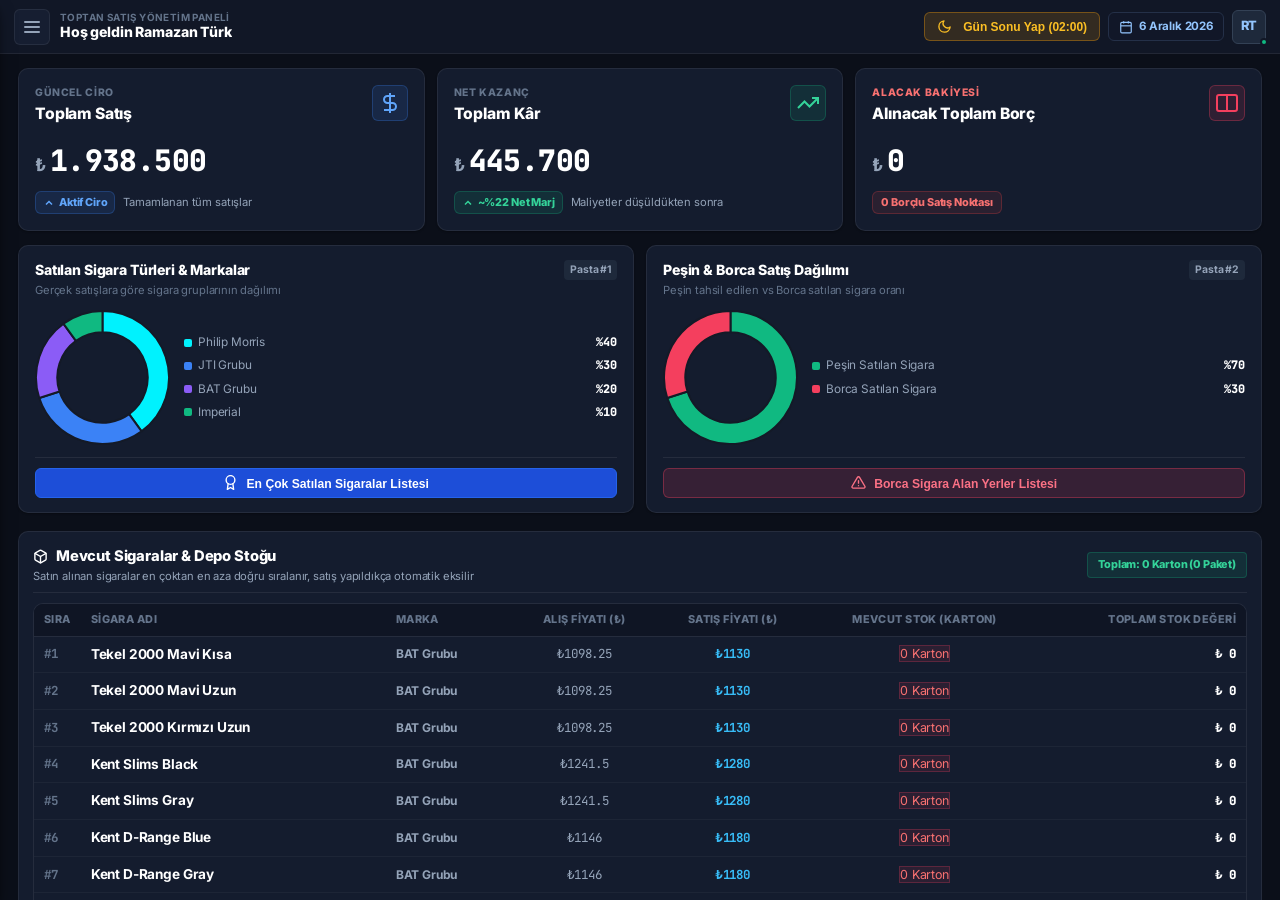
==== android_app/app/src/main/assets/index.html @ 449f8c2a "feat: Coklu toptanci yonetimi, donanim kilidi, kacak koruma ve admin toptanci secici eklendi" ====
<!DOCTYPE html>
<html lang="tr">
<head>
  <meta charset="UTF-8">
  <meta name="viewport" content="width=device-width, initial-scale=1.0, maximum-scale=1.0, user-scalable=no">
  <meta name="mobile-web-app-capable" content="yes">
  <meta name="apple-mobile-web-app-capable" content="yes">
  <meta name="apple-mobile-web-app-status-bar-style" content="black-translucent">
  <meta name="theme-color" content="#060910">
  <link rel="manifest" href="manifest.json">
  <title>Toptancı Satış Sistemi - Tablet</title>
  <link rel="preconnect" href="https://fonts.googleapis.com">
  <link rel="preconnect" href="https://fonts.gstatic.com" crossorigin>
  <link href="https://fonts.googleapis.com/css2?family=Inter:wght@300;400;500;600;700;800;900&family=Plus+Jakarta+Sans:wght@400;500;600;700;800&family=JetBrains+Mono:wght@400;600;700;800&display=swap" rel="stylesheet">
  <link rel="stylesheet" href="style.css">
  <script src="libs/chart.min.js"></script>
  <!-- HTML to PDF Library for Instant Invoice Generation -->
  <script src="libs/html2pdf.bundle.min.js"></script>
</head>
<body>

  <!-- Emulator Wrapper & Control Deck -->
  <div class="emulator-container">
    
    <!-- Top Control Bar -->
    <header class="emulator-toolbar">
      <div class="brand-badge">
        <span class="pulse-dot"></span>
        <span class="brand-text">TOPTANCI SATIŞ SİSTEMİ • TABLET SİMÜLATÖRÜ</span>
      </div>
      <div class="toolbar-actions">
        <button id="btn-add-sale" class="tool-btn" title="Rastgele Satış Ekle">
          <svg viewBox="0 0 24 24" width="16" height="16" fill="none" stroke="currentColor" stroke-width="2"><path d="M12 5v14M5 12h14"/></svg>
          Canlı Satış Simüle Et
        </button>
        <button id="btn-rotate" class="tool-btn" title="Tableti Döndür">
          <svg viewBox="0 0 24 24" width="16" height="16" fill="none" stroke="currentColor" stroke-width="2"><path d="M21.5 2v6h-6M2.5 22v-6h6M2 11.5a10 10 0 0 1 18.8-4.3M22 12.5a10 10 0 0 1-18.8 4.2"/></svg>
          Yönü Çevir
        </button>
        <button id="btn-fullscreen" class="tool-btn" title="Tam Ekran">
          <svg viewBox="0 0 24 24" width="16" height="16" fill="none" stroke="currentColor" stroke-width="2"><path d="M8 3H5a2 2 0 0 0-2 2v3m18 0V5a2 2 0 0 0-2-2h-3m0 18h3a2 2 0 0 0 2-2v-3M3 16v3a2 2 0 0 0 2 2h3"/></svg>
          Tam Ekran
        </button>
      </div>
    </header>

    <!-- Physical Tablet Hardware Frame -->
    <main class="tablet-device" id="tablet-frame">
      <div class="tablet-bezel">
        <div class="tablet-camera"></div>

        <!-- Screen Surface -->
        <div class="tablet-screen" id="tablet-screen">
          
          <!-- App Top Bar -->
          <header class="app-topbar">
            <div class="topbar-left">
              <button id="drawer-toggle-btn" class="icon-button" aria-label="Menüyü Aç">
                <span class="hamburger-line"></span>
                <span class="hamburger-line"></span>
                <span class="hamburger-line"></span>
              </button>
              <div class="user-greeting-box">
                <div class="sub-title">Toptan Satış Yönetim Paneli</div>
                <h1 class="user-welcome">Hoş geldin Ramazan Türk</h1>
              </div>
            </div>

            <div class="topbar-right">
              <button type="button" class="btn-secondary" id="btn-manual-day-cutoff" onclick="openCutoffConfirmPrompt()" style="padding:6px 12px; font-size:0.75rem; font-weight:800; background:rgba(245,158,11,0.15); border-color:rgba(245,158,11,0.35); color:#fbbf24; gap:6px; display:inline-flex; align-items:center; cursor:pointer;" title="Gece 02:00 Devri - Günlük Verileri Sıfırla ve Arşivle">
                <svg class="icon-inline" width="15" height="15" viewBox="0 0 24 24" fill="none" stroke="currentColor" stroke-width="2.2" stroke-linecap="round" stroke-linejoin="round"><path d="M21 12.79A9 9 0 1 1 11.21 3 7 7 0 0 0 21 12.79z"/></svg> Gün Sonu Yap (02:00)
              </button>

              <div class="date-chip" id="topbar-date-picker-wrap" title="Tarihe Göre Satışları Filtrele">
                <svg width="14" height="14" viewBox="0 0 24 24" fill="none" stroke="currentColor" stroke-width="2"><rect x="3" y="4" width="18" height="18" rx="2" ry="2"/><line x1="16" y1="2" x2="16" y2="6"/><line x1="8" y1="2" x2="8" y2="6"/><line x1="3" y1="10" x2="21" y2="10"/></svg>
                <span id="live-date-label">30 Ağustos 2026</span>
                <input type="date" id="topbar-date-input" aria-label="Tarih Seç" />
              </div>
              <div class="avatar-pill">
                <div class="avatar-img">RT</div>
                <div class="online-indicator"></div>
              </div>
            </div>
          </header>

          <!-- Drawer Navigation Overlay & Panel -->
          <div class="drawer-backdrop" id="drawer-backdrop"></div>
          <aside class="drawer-panel" id="drawer-panel">
            <div class="drawer-header">
              <div class="drawer-brand">
                <div class="brand-icon">
                  <svg width="22" height="22" viewBox="0 0 24 24" fill="none" stroke="#00f2fe" stroke-width="2.2"><path d="M21 16V8a2 2 0 0 0-1-1.73l-7-4a2 2 0 0 0-2 0l-7 4A2 2 0 0 0 3 8v8a2 2 0 0 0 1 1.73l7 4a2 2 0 0 0 2 0l7-4A2 2 0 0 0 21 16z"/><polyline points="3.27 6.96 12 12.01 20.73 6.96"/><line x1="12" y1="22.08" x2="12" y2="12"/></svg>
                </div>
                <div>
                  <div class="drawer-title">TÜRK TOPTAN GIDA & DAĞITIM</div>
                  <div class="drawer-desc">Merkez Dağıtım Ağı</div>
                </div>
              </div>
              <button id="drawer-close-btn" class="icon-button small-btn">
                <svg width="18" height="18" viewBox="0 0 24 24" fill="none" stroke="currentColor" stroke-width="2.5"><line x1="18" y1="6" x2="6" y2="18"/><line x1="6" y1="6" x2="18" y2="18"/></svg>
              </button>
            </div>

            <nav class="drawer-nav">
              <div class="nav-section-title">ANA MODÜLLER</div>
              
              <a href="#ana-sayfa" class="drawer-item active" data-page="home">
                <div class="drawer-icon-box bg-blue">
                  <svg width="20" height="20" viewBox="0 0 24 24" fill="none" stroke="currentColor" stroke-width="2"><path d="M3 9l9-7 9 7v11a2 2 0 0 1-2 2H5a2 2 0 0 1-2-2z"/><polyline points="9 22 9 12 15 12 15 22"/></svg>
                </div>
                <div class="drawer-item-text">
                  <span class="item-title">Ana Ekran & Özet</span>
                  <span class="item-sub">Genel Ciro & Kâr Analizi</span>
                </div>
                <span class="item-badge">Canlı</span>
              </a>

              <a href="#satis-noktalari" class="drawer-item" data-page="points">
                <div class="drawer-icon-box bg-indigo">
                  <svg width="20" height="20" viewBox="0 0 24 24" fill="none" stroke="currentColor" stroke-width="2"><path d="M21 10c0 7-9 13-9 13s-9-6-9-13a9 9 0 0 1 18 0z"/><circle cx="12" cy="10" r="3"/></svg>
                </div>
                <div class="drawer-item-text">
                  <span class="item-title">Satış Noktaları</span>
                  <span class="item-sub" id="drawer-dealer-count-sub">48 Aktif Bayi & Market</span>
                </div>
                <span class="counter-badge" id="drawer-dealer-counter">48</span>
              </a>

              <a href="#bayi-alim" class="drawer-item" data-page="dealers">
                <div class="drawer-icon-box bg-purple">
                  <svg width="20" height="20" viewBox="0 0 24 24" fill="none" stroke="currentColor" stroke-width="2"><circle cx="9" cy="21" r="1"/><circle cx="20" cy="21" r="1"/><path d="M1 1h4l2.68 13.39a2 2 0 0 0 2 1.61h9.72a2 2 0 0 0 2-1.61L23 6H6"/></svg>
                </div>
                <div class="drawer-item-text">
                  <span class="item-title">Bayi Alım</span>
                  <span class="item-sub">Gelen Siparişler & Sevkiyat</span>
                </div>
                <span class="counter-badge pulse">12 Yeni</span>
              </a>

              <a href="#satis-grafikleri" class="drawer-item" data-page="charts">
                <div class="drawer-icon-box bg-cyan">
                  <svg width="20" height="20" viewBox="0 0 24 24" fill="none" stroke="currentColor" stroke-width="2"><line x1="18" y1="20" x2="18" y2="10"/><line x1="12" y1="20" x2="12" y2="4"/><line x1="6" y1="20" x2="6" y2="14"/></svg>
                </div>
                <div class="drawer-item-text">
                  <span class="item-title">Satış Grafikleri</span>
                  <span class="item-sub">Detaylı Kırılım Raporları</span>
                </div>
              </a>

              <div class="nav-section-title">FİYAT & PİYASA YÖNETİMİ</div>

              <a href="#zam-gecisi" class="drawer-item" id="drawer-btn-price-increase" style="background:rgba(249,115,22,0.1); border:1px solid rgba(249,115,22,0.3);">
                <div class="drawer-icon-box bg-orange">
                  <svg width="20" height="20" viewBox="0 0 24 24" fill="none" stroke="currentColor" stroke-width="2.5"><polyline points="23 6 13.5 15.5 8.5 10.5 1 18"/><polyline points="17 6 23 6 23 12"/></svg>
                </div>
                <div class="drawer-item-text">
                  <span class="item-title" style="color:#fdba74;"><svg class="icon-inline" width="15" height="15" viewBox="0 0 24 24" fill="none" stroke="currentColor" stroke-width="2.2" stroke-linecap="round" stroke-linejoin="round"><polygon points="13 2 3 14 12 14 11 22 21 10 12 10 13 2"/></svg> Zam Geçişi Yap</span>
                  <span class="item-sub">Tüm Sigaralara & Özel Fiyatlara Zam</span>
                </div>
                <span class="item-badge" style="background:rgba(249,115,22,0.2); color:#f97316;">Fiyat Güncelle</span>
              </a>

              <div class="nav-section-title">FİNANSAL DURUM</div>

              <a href="#alinacak-borc" class="drawer-item" data-page="receivables">
                <div class="drawer-icon-box bg-emerald">
                  <svg width="20" height="20" viewBox="0 0 24 24" fill="none" stroke="currentColor" stroke-width="2"><polyline points="23 6 13.5 15.5 8.5 10.5 1 18"/><polyline points="17 6 23 6 23 12"/></svg>
                </div>
                <div class="drawer-item-text">
                  <span class="item-title">Alınacak Toplam Borç</span>
                  <span class="item-sub text-emerald">Müşteri / Bayi Bakiyeleri</span>
                </div>
                <span class="money-badge emerald" id="drawer-receivables-badge">₺ 428.500</span>
              </a>

              <a href="#verilecek-borc" class="drawer-item" data-page="payables">
                <div class="drawer-icon-box bg-rose">
                  <svg width="20" height="20" viewBox="0 0 24 24" fill="none" stroke="currentColor" stroke-width="2"><polyline points="23 18 13.5 8.5 8.5 13.5 1 6"/><polyline points="17 18 23 18 23 12"/></svg>
                </div>
                <div class="drawer-item-text">
                  <span class="item-title">Verilecek Toplam Borç</span>
                  <span class="item-sub text-rose">Fabrika & Tedarikçi Borcu</span>
                </div>
                <span class="money-badge rose">₺ 194.200</span>
              </a>

              <div class="nav-section-title">VERİ GÜVENLİĞİ & YEDEK</div>

              <a href="#veri-yedekle" class="drawer-item" data-page="backup" id="drawer-btn-backup-restore" style="background:rgba(59,130,246,0.08); border:1px solid rgba(59,130,246,0.25);">
                <div class="drawer-icon-box bg-blue">
                  <svg width="20" height="20" viewBox="0 0 24 24" fill="none" stroke="currentColor" stroke-width="2"><path d="M19 21H5a2 2 0 0 1-2-2V5a2 2 0 0 1 2-2h11l5 5v11a2 2 0 0 1-2 2z"/><polyline points="17 21 17 13 7 13 7 21"/><polyline points="7 3 7 8 15 8"/></svg>
                </div>
                <div class="drawer-item-text">
                  <span class="item-title" style="color:#60a5fa;"><svg class="icon-inline" width="15" height="15" viewBox="0 0 24 24" fill="none" stroke="currentColor" stroke-width="2.2" stroke-linecap="round" stroke-linejoin="round"><path d="M19 21H5a2 2 0 0 1-2-2V5a2 2 0 0 1 2-2h11l5 5v11a2 2 0 0 1-2 2z"/><polyline points="17 21 17 13 7 13 7 21"/><polyline points="7 3 7 8 15 8"/></svg> Verileri Yedekle / Yükle</span>
                  <span class="item-sub">Tam Sistem Yedeği & Geri Yükleme</span>
                </div>
                <span class="item-badge" style="background:rgba(59,130,246,0.2); color:#60a5fa;">Yedekleme</span>
              </a>

              <a href="#canli-destek" class="drawer-item" id="drawer-btn-support-chat" style="background:rgba(16,185,129,0.08); border:1px solid rgba(16,185,129,0.25); margin-top:6px;">
                <div class="drawer-icon-box" style="background:rgba(16,185,129,0.2); color:#34d399;">
                  <svg width="20" height="20" viewBox="0 0 24 24" fill="none" stroke="currentColor" stroke-width="2"><path d="M21 15a2 2 0 0 1-2 2H7l-4 4V5a2 2 0 0 1 2-2h14a2 2 0 0 1 2 2z"/></svg>
                </div>
                <div class="drawer-item-text">
                  <span class="item-title" style="color:#34d399; font-weight:800;">💬 Canlı Destek & Patron</span>
                  <span class="item-sub">Fotoğraflı Mesajlaşma Hattı</span>
                </div>
                <span class="item-badge" id="drawer-support-badge" style="background:rgba(16,185,129,0.25); color:#34d399; font-weight:800;">Destek</span>
              </a>

              <a href="admin.html" target="_blank" class="drawer-item" id="drawer-btn-open-admin-panel" style="background:linear-gradient(135deg, rgba(99,102,241,0.12) 0%, rgba(168,85,247,0.12) 100%); border:1px solid rgba(99,102,241,0.35); margin-top:6px;">
                <div class="drawer-icon-box" style="background:linear-gradient(135deg, #4f46e5 0%, #7c3aed 100%); color:#fff;">
                  <svg width="20" height="20" viewBox="0 0 24 24" fill="none" stroke="currentColor" stroke-width="2"><rect x="2" y="3" width="20" height="14" rx="2" ry="2"/><line x1="8" y1="21" x2="16" y2="21"/><line x1="12" y1="17" x2="12" y2="21"/></svg>
                </div>
                <div class="drawer-item-text">
                  <span class="item-title" style="color:#a5b4fc; font-weight:800;">Patron Admin Paneli ↗</span>
                  <span class="item-sub">Supabase Canlı Yönetim & Rapor</span>
                </div>
                <span class="item-badge" style="background:rgba(99,102,241,0.25); color:#c7d2fe; font-weight:800;">Web</span>
              </a>
            </nav>

            <div class="drawer-footer">
              <div class="admin-chip">
                <div class="admin-info">
                  <div class="name">Ramazan Türk</div>
                  <div class="role">Ana Yönetici (Super Admin)</div>
                </div>
                <div class="status-tag">Aktif</div>
              </div>
            </div>
          </aside>

          <!-- Main Scrollable Content Area -->
          <div class="main-viewport" id="main-viewport">
            
            <div id="history-mode-banner" class="day-diff-banner hidden" style="background:rgba(245,158,11,0.15); border:1px solid rgba(245,158,11,0.4);">
              <div class="diff-content">
                <div class="diff-icon" style="background:#f59e0b; color:#000;"><svg class="icon-inline" width="15" height="15" viewBox="0 0 24 24" fill="none" stroke="currentColor" stroke-width="2.2" stroke-linecap="round" stroke-linejoin="round"><rect x="3" y="4" width="18" height="18" rx="2" ry="2"/><line x1="16" y1="2" x2="16" y2="6"/><line x1="8" y1="2" x2="8" y2="6"/><line x1="3" y1="10" x2="21" y2="10"/></svg></div>
                <div class="diff-text-area">
                  <div class="diff-title" style="color:#fbbf24;" id="history-mode-title">Geçmiş Tarih İnceleme Modu</div>
                  <div class="diff-detail" style="color:#fef3c7;" id="history-mode-text">Seçilen Tarih: <strong>--</strong>. Ekrandaki günlük veriler arşiv kaydından gösterilmektedir.</div>
                </div>
              </div>
              <button type="button" id="btn-return-today-live" class="pill-btn active" style="background:#f59e0b; color:#000; font-weight:800; border:none; padding:6px 12px; cursor:pointer; font-size:0.75rem;"><svg class="icon-inline" width="15" height="15" viewBox="0 0 24 24" fill="none" stroke="currentColor" stroke-width="2.2" stroke-linecap="round" stroke-linejoin="round"><polyline points="23 4 23 10 17 10"/><polyline points="1 20 1 14 7 14"/><path d="M3.51 9a9 9 0 0 1 14.85-3.36L23 10M1 14l4.64 4.36A9 9 0 0 0 20.49 15"/></svg> Bugüne Dön</button>
            </div>

            <div id="day-diff-banner" class="day-diff-banner hidden">
              <div class="diff-content">
                <div class="diff-icon" id="diff-icon-box"><svg class="icon-inline" width="15" height="15" viewBox="0 0 24 24" fill="none" stroke="currentColor" stroke-width="2.2" stroke-linecap="round" stroke-linejoin="round"><line x1="18" y1="20" x2="18" y2="10"/><line x1="12" y1="20" x2="12" y2="4"/><line x1="6" y1="20" x2="6" y2="14"/></svg></div>
                <div class="diff-text-area">
                  <div class="diff-title" id="diff-date-title">27 Ağustos Perşembe</div>
                  <div class="diff-detail" id="diff-detail-text">Bir önceki güne göre <strong>₺ 18.400 (%12.6)</strong> daha fazla satış yapıldı.</div>
                </div>
              </div>
              <button id="close-diff-btn" class="diff-close">&times;</button>
            </div>

            <!-- TAB 1: ANA EKRAN -->
            <section id="page-home" class="page-content active-page">
              <div class="stat-cards-grid">
                <div class="stat-card card-sales">
                  <div class="card-glass-glow glow-cyan"></div>
                  <div class="card-header">
                    <div class="card-meta">
                      <span class="card-tag">GÜNCEL CİRO</span>
                      <h2 class="card-title">Toplam Satış</h2>
                    </div>
                    <div class="card-icon-wrap cyan">
                      <svg width="24" height="24" viewBox="0 0 24 24" fill="none" stroke="currentColor" stroke-width="2"><path d="M12 2v20M17 5H9.5a3.5 3.5 0 0 0 0 7h5a3.5 3.5 0 0 1 0 7H6"/></svg>
                    </div>
                  </div>
                  <div class="card-body">
                    <div class="metric-value-row">
                      <span class="currency">₺</span>
                      <span class="value counter" id="stat-total-sales">0</span>
                    </div>
                    <div class="card-footer-info">
                      <span class="trend-pill trend-up">
                        <svg width="12" height="12" viewBox="0 0 24 24" fill="none" stroke="currentColor" stroke-width="3"><polyline points="18 15 12 9 6 15"/></svg>
                        Aktif Ciro
                      </span>
                      <span class="footer-desc">Tamamlanan tüm satışlar</span>
                    </div>
                  </div>
                </div>

                <div class="stat-card card-profit">
                  <div class="card-glass-glow glow-emerald"></div>
                  <div class="card-header">
                    <div class="card-meta">
                      <span class="card-tag">NET KAZANÇ</span>
                      <h2 class="card-title">Toplam Kâr</h2>
                    </div>
                    <div class="card-icon-wrap emerald">
                      <svg width="24" height="24" viewBox="0 0 24 24" fill="none" stroke="currentColor" stroke-width="2"><polyline points="22 7 13.5 15.5 8.5 10.5 2 17"/><polyline points="16 7 22 7 22 13"/></svg>
                    </div>
                  </div>
                  <div class="card-body">
                    <div class="metric-value-row text-emerald">
                      <span class="currency">₺</span>
                      <span class="value counter" id="stat-total-profit">0</span>
                    </div>
                    <div class="card-footer-info">
                      <span class="trend-pill trend-up-emerald">
                        <svg width="12" height="12" viewBox="0 0 24 24" fill="none" stroke="currentColor" stroke-width="3"><polyline points="18 15 12 9 6 15"/></svg>
                        ~%22 Net Marj
                      </span>
                      <span class="footer-desc">Maliyetler düşüldükten sonra</span>
                    </div>
                  </div>
                </div>

                <!-- İstenen: En sağ kenardaki boşlukta TOPLAM BORÇ olacak -->
                <div class="stat-card card-balance">
                  <div class="card-glass-glow glow-indigo"></div>
                  <div class="card-header">
                    <div class="card-meta">
                      <span class="card-tag text-rose">ALACAK BAKİYESİ</span>
                      <h2 class="card-title">Alınacak Toplam Borç</h2>
                    </div>
                    <div class="card-icon-wrap" style="background:rgba(244,63,94,0.12); color:#f43f5e; border:1px solid rgba(244,63,94,0.3);">
                      <svg width="24" height="24" viewBox="0 0 24 24" fill="none" stroke="currentColor" stroke-width="2"><rect x="2" y="4" width="20" height="16" rx="2"/><line x1="12" y1="4" x2="12" y2="20"/></svg>
                    </div>
                  </div>
                  <div class="card-body">
                    <div class="metric-value-row text-rose">
                      <span class="currency">₺</span>
                      <span class="value" id="stat-total-receivable-debt">0</span>
                    </div>
                    <div class="quick-split">
                      <span class="split-item text-muted" id="stat-debt-dealers-count">0 Borçlu Satış Noktası</span>
                    </div>
                  </div>
                </div>
              </div>

              <!-- İki Adet Yan Yana Pasta Grafiği (İstenen Yeni Özellikler) -->
              <div class="charts-duo-row">
                
                <!-- Sol Pasta Grafiği: Satılan Sigara Türlerine Göre Dağılım & Altında Liste Tuşu -->
                <div class="chart-box pie-box">
                  <div class="chart-box-header">
                    <div>
                      <h3 class="chart-title">Satılan Sigara Türleri & Markalar</h3>
                      <p class="chart-subtitle">Gerçek satışlara göre sigara gruplarının dağılımı</p>
                    </div>
                    <span class="chart-badge">Pasta #1</span>
                  </div>
                  <div class="pie-container">
                    <div class="chart-canvas-wrap">
                      <canvas id="categoryPieChart"></canvas>
                    </div>
                    <div class="custom-legend" id="categoryLegend"></div>
                  </div>
                  <!-- İstenen Buton: En Çok Satılan Sigaraların Listesi -->
                  <div style="margin-top: 12px; border-top: 1px solid var(--border-subtle); padding-top: 10px;">
                    <button class="pill-btn active" id="btn-open-top-selling-modal" style="width:100%; justify-content:center; gap:6px;">
                      <svg class="icon-inline" width="15" height="15" viewBox="0 0 24 24" fill="none" stroke="currentColor" stroke-width="2.2" stroke-linecap="round" stroke-linejoin="round"><circle cx="12" cy="8" r="7"/><polyline points="8.21 13.89 7 23 12 20 17 23 15.79 13.88"/></svg> En Çok Satılan Sigaralar Listesi
                    </button>
                  </div>
                </div>

                <!-- Sağ Pasta Grafiği: Peşin Satılan vs Borca Satılan Sigara & Altında Borçlu Yerler Tuşu -->
                <div class="chart-box pie-box">
                  <div class="chart-box-header">
                    <div>
                      <h3 class="chart-title">Peşin & Borca Satış Dağılımı</h3>
                      <p class="chart-subtitle">Peşin tahsil edilen vs Borca satılan sigara oranı</p>
                    </div>
                    <span class="chart-badge">Pasta #2</span>
                  </div>
                  <div class="pie-container">
                    <div class="chart-canvas-wrap">
                      <canvas id="profitMarginPieChart"></canvas>
                    </div>
                    <div class="custom-legend" id="marginLegend"></div>
                  </div>
                  <!-- İstenen Buton: Borca Sigara Alan Yerlerin Listesi -->
                  <div style="margin-top: 12px; border-top: 1px solid var(--border-subtle); padding-top: 10px;">
                    <button class="pill-btn active" id="btn-open-debtors-list-modal" style="width:100%; justify-content:center; gap:6px; background:rgba(244,63,94,0.15); border-color:rgba(244,63,94,0.35); color:#fb7185;">
                      <svg class="icon-inline" width="15" height="15" viewBox="0 0 24 24" fill="none" stroke="currentColor" stroke-width="2.2" stroke-linecap="round" stroke-linejoin="round"><path d="M10.29 3.86L1.82 18a2 2 0 0 0 1.71 3h16.94a2 2 0 0 0 1.71-3L13.71 3.86a2 2 0 0 0-3.42 0z"/><line x1="12" y1="9" x2="12" y2="13"/><line x1="12" y1="17" x2="12.01" y2="17"/></svg> Borca Sigara Alan Yerler Listesi
                    </button>
                  </div>
                </div>
              </div>

              <!-- MEVCUT SİGARALAR LİSTESİ (En Çoktan En Aza Stok Sıralı) -->
              <div class="detail-section-card" style="margin-top: 4px;">
                <div class="section-card-header" style="justify-content:space-between; flex-wrap:wrap; gap:10px;">
                  <div>
                    <h3 style="font-size:0.92rem; font-weight:800; color:#ffffff;"><svg class="icon-inline" width="15" height="15" viewBox="0 0 24 24" fill="none" stroke="currentColor" stroke-width="2.2" stroke-linecap="round" stroke-linejoin="round"><path d="M21 16V8a2 2 0 0 0-1-1.73l-7-4a2 2 0 0 0-2 0l-7 4A2 2 0 0 0 3 8v8a2 2 0 0 0 1 1.73l7 4a2 2 0 0 0 2 0l7-4A2 2 0 0 0 21 16z"/><polyline points="3.27 6.96 12 12.01 20.73 6.96"/><line x1="12" y1="22.08" x2="12" y2="12"/></svg> Mevcut Sigaralar & Depo Stoğu</h3>
                    <p style="font-size:0.7rem; color:#94a3b8;">Satın alınan sigaralar en çoktan en aza doğru sıralanır, satış yapıldıkça otomatik eksilir</p>
                  </div>
                  <div style="display:flex; align-items:center; gap:8px;">
                    <span class="badge-tag" id="home-total-stock-badge" style="background:rgba(16,185,129,0.12); border:1px solid rgba(16,185,129,0.25); color:#34d399; font-weight:800; padding:4px 10px;">Toplam: 0 Karton</span>
                  </div>
                </div>
                <div class="points-table-container wh-table-scroll-container" style="max-height: 360px; overflow-y:auto; overflow-x:auto; -webkit-overflow-scrolling:touch;">
                  <table class="modern-table" style="min-width:620px;">
                    <thead>
                      <tr>
                        <th style="width:40px;">Sıra</th>
                        <th>Sigara Adı</th>
                        <th>Marka</th>
                        <th style="text-align:center;">Alış Fiyatı (₺)</th>
                        <th style="text-align:center;">Satış Fiyatı (₺)</th>
                        <th style="text-align:center;">Mevcut Stok (Karton)</th>
                        <th style="text-align:right;">Toplam Stok Değeri</th>
                      </tr>
                    </thead>
                    <tbody id="home-stock-tbody"></tbody>
                  </table>
                </div>
                <div style="margin-top: 12px; border-top: 1px solid var(--border-subtle); padding-top: 10px;">
                  <button class="pill-btn active" id="btn-open-warehouse-data-modal" style="width:100%; justify-content:center; gap:8px; background:linear-gradient(135deg, rgba(16,185,129,0.18), rgba(6,182,212,0.18)); border:1px solid rgba(16,185,129,0.4); color:#34d399; font-weight:800; font-size:0.88rem; padding:10px 16px; box-shadow:0 4px 15px rgba(16,185,129,0.15);">
                    <svg class="icon-inline" width="15" height="15" viewBox="0 0 24 24" fill="none" stroke="currentColor" stroke-width="2.2" stroke-linecap="round" stroke-linejoin="round"><line x1="18" y1="20" x2="18" y2="10"/><line x1="12" y1="20" x2="12" y2="4"/><line x1="6" y1="20" x2="6" y2="14"/></svg> Depo Verilerini Görüntüle
                  </button>
                </div>
              </div>

              <!-- Gün Gün Satışlar Çizgi Grafiği (Sadece 7 Günlük Sadeleşmiş Görünüm & Sol/Sağ Oklar) -->
              <div class="chart-box main-timeline-chart-box">
                <div class="chart-box-header" style="display:flex; justify-content:space-between; align-items:center; flex-wrap:wrap; gap:12px;">
                  <div class="timeline-title-area">
                    <h3 class="chart-title" style="display:flex; align-items:center; gap:10px;">
                      <span>Gün Gün Satış ve Ciro Zaman Çizelgesi</span>
                      <span class="badge-tag" id="timeline-7day-badge" style="background:rgba(0,242,254,0.15); border:1px solid rgba(0,242,254,0.3); color:#00f2fe; font-size:0.72rem; font-weight:800; padding:2px 8px; border-radius:12px;">7 Günlük Periyot</span>
                    </h3>
                    <p class="chart-subtitle">7 günlük ciro eğrisi (Okları kullanarak zaman aralığını kaydırın)</p>
                  </div>
                  
                  <!-- Sol / Sağ Ok Navigasyon Butonları -->
                  <div class="chart-actions" style="display:flex; align-items:center; gap:8px;">
                    <div style="display:inline-flex; border:1px solid rgba(255,255,255,0.12); border-radius:8px; overflow:hidden; background:rgba(0,0,0,0.4);">
                      <button type="button" class="tool-btn" id="btn-timeline-prev" style="padding:6px 12px; font-weight:900; color:#00f2fe; border:none; background:transparent; cursor:pointer;" title="Önceki 7 Gün (Geri)">
                        ◀ Geri
                      </button>
                      <button type="button" class="tool-btn" id="btn-timeline-next" style="padding:6px 12px; font-weight:900; color:#00f2fe; border:none; background:transparent; border-left:1px solid rgba(255,255,255,0.1); cursor:pointer;" title="Sonraki 7 Gün (İleri)">
                        İleri ▶
                      </button>
                    </div>
                  </div>
                </div>

                <div class="chart-notice-strip" id="chart-tooltip-strip">
                  <span class="icon"><svg class="icon-inline" width="15" height="15" viewBox="0 0 24 24" fill="none" stroke="currentColor" stroke-width="2.2" stroke-linecap="round" stroke-linejoin="round"><path d="M9 18h6"/><path d="M10 22h4"/><path d="M15.09 14c.18-.98.65-1.74 1.41-2.5A4.65 4.65 0 0 0 18 8 6 6 0 0 0 6 8c0 1 .23 2.23 1.5 3.5.76.76 1.23 1.52 1.41 2.5"/></svg></span>
                  <span id="timeline-interactive-note">Grafik üzerindeki herhangi bir güne tıklayarak <strong>bir önceki güne göre kazanç farkını</strong> anında hesaplayabilirsiniz.</span>
                </div>
                <div class="timeline-canvas-container">
                  <canvas id="dailyTimelineChart"></canvas>
                </div>
              </div>

              <!-- Haftalık Başarı Kartı -->
              <div class="highlight-insight-card">
                <div class="insight-glow"></div>
                <div class="insight-badge-icon">
                  <svg width="28" height="28" viewBox="0 0 24 24" fill="none" stroke="#ffd700" stroke-width="2"><polygon points="12 2 15.09 8.26 22 9.27 17 14.14 18.18 21.02 12 17.77 5.82 21.02 7 14.14 2 9.27 8.91 8.26 12 2"/></svg>
                </div>
                <div class="insight-content">
                  <div class="insight-header-tag">HAFTALIK PERFORMANS REKORU</div>
                  <h4 class="insight-title" id="weekly-record-text">
                    Bu hafta en çok <span class="highlight-date">bugün (27 Ağustos Perşembe)</span> <span class="highlight-amount">₺ 164.200</span> satış yaptın ve <span class="highlight-profit">₺ 42.800</span> kâr ettin!
                  </h4>
                  <p class="insight-sub">Bu hafta toplam 6 sevkiyat tamamlandı, ortalama sepet tutarı hedeflenen bütçenin %132 üzerine çıktı.</p>
                </div>
                <div class="insight-action">
                  <button class="glass-btn" id="btn-view-weekly-report">Raporu Gör</button>
                </div>
              </div>

              <!-- TOPTAN SATIŞ & KÂRLILIK GENEL RAPORU BUTONU (TÜM DETAYLAR VE PDF İNDİRME) -->
              <div style="margin-top: 16px; margin-bottom: 24px;">
                <button type="button" class="btn-primary" id="btn-open-full-report" style="width:100%; padding:14px 20px; font-size:1.02rem; font-weight:800; background:linear-gradient(135deg, #10b981 0%, #059669 100%); border-color:#34d399; box-shadow:0 8px 25px rgba(16,185,129,0.3); justify-content:center; gap:10px; border-radius:14px;">
                  <svg width="20" height="20" viewBox="0 0 24 24" fill="none" stroke="currentColor" stroke-width="2.5"><path d="M14 2H6a2 2 0 0 0-2 2v16a2 2 0 0 0 2 2h12a2 2 0 0 0 2-2V8z"/><polyline points="14 2 14 8 20 8"/><line x1="16" y1="13" x2="8" y2="13"/><line x1="16" y1="17" x2="8" y2="17"/><polyline points="10 9 9 9 8 9"/></svg>
                  <svg class="icon-inline" width="15" height="15" viewBox="0 0 24 24" fill="none" stroke="currentColor" stroke-width="2.2" stroke-linecap="round" stroke-linejoin="round"><line x1="18" y1="20" x2="18" y2="10"/><line x1="12" y1="20" x2="12" y2="4"/><line x1="6" y1="20" x2="6" y2="14"/></svg> Günlük, Haftalık & Aylık Satış-Kâr Raporunu Gör (PDF İndir)
                </button>
              </div>
            </section>

            <!-- TAB 2: SATIŞ NOKTALARI LİSTESİ -->
            <section id="page-points" class="page-content">
              <div class="subpage-header" style="display:flex; justify-content:space-between; align-items:center; flex-wrap:wrap; gap:12px; margin-bottom:12px;">
                <div>
                  <h2 class="subpage-title" style="font-size:1.15rem; font-weight:800; color:#ffffff;">Satış Noktaları & Bayi Ağı</h2>
                  <p class="subpage-desc" style="font-size:0.75rem; color:#94a3b8;">Detaylı yönetim ekranını açmak için <strong>satış noktasına tıklayınız</strong></p>
                </div>
                <button class="pill-btn active" id="btn-open-add-dealer-modal" style="padding:8px 16px; font-weight:800;">
                  <svg width="14" height="14" viewBox="0 0 24 24" fill="none" stroke="currentColor" stroke-width="3" style="display:inline-block; vertical-align:middle; margin-right:4px;"><path d="M12 5v14M5 12h14"/></svg>
                  Yeni Satış Noktası Ekle
                </button>
              </div>

              <!-- Satış Noktaları Arama Çubuğu -->
              <div class="search-filter-row" style="margin-bottom:14px;">
                <div class="search-input-box">
                  <svg width="15" height="15" viewBox="0 0 24 24" fill="none" stroke="currentColor" stroke-width="2.5"><circle cx="11" cy="11" r="8"/><line x1="21" y1="21" x2="16.65" y2="16.65"/></svg>
                  <input type="text" id="input-search-dealers" placeholder="Satış noktası adı, yetkili, telefon veya bölge ara..." />
                </div>
              </div>

              <div class="points-table-container">
                <table class="modern-table">
                  <thead>
                    <tr>
                      <th>Satış Noktası / Bayi Adı</th>
                      <th>Telefon</th>
                      <th>Bölge / İlçe</th>
                      <th>Son İşlem</th>
                      <th>Toplam Borç</th>
                      <th>İşlem</th>
                    </tr>
                  </thead>
                  <tbody id="dealers-tbody"></tbody>
                </table>
              </div>
            </section>

            <!-- TAB: DOĞRUDAN TAM EKRAN AÇILAN SATIŞ NOKTASI DETAY SAYFASI -->
            <section id="page-dealer-detail" class="page-content">
              
              <!-- Yenilenen Hiyerarşik ve Şık Satış Noktası Başlık Kartı -->
              <div class="detail-header-card">
                <!-- 1. Hiyerarşi Satırı: Navigasyon ve Bölge Bilgileri -->
                <div class="detail-top-nav-row">
                  <button id="btn-back-to-dealers-page" class="back-pill-btn">
                    <svg width="15" height="15" viewBox="0 0 24 24" fill="none" stroke="currentColor" stroke-width="2.5"><path d="M19 12H5M12 19l-7-7 7-7"/></svg>
                    <span>← Satış Noktalarına Dön</span>
                  </button>
                  <button id="btn-open-edit-dealer-info-modal" class="pill-btn" style="background:rgba(245,158,11,0.15); border:1px solid rgba(245,158,11,0.4); color:#fde68a; font-weight:800; padding:6px 12px; font-size:0.78rem; cursor:pointer; display:inline-flex; align-items:center; gap:6px;">
                    <svg width="14" height="14" viewBox="0 0 24 24" fill="none" stroke="currentColor" stroke-width="2.5"><path d="M11 4H4a2 2 0 0 0-2 2v14a2 2 0 0 0 2 2h14a2 2 0 0 0 2-2v-7"/><path d="M18.5 2.5a2.121 2.121 0 0 1 3 3L12 15l-4 1 1-4 9.5-9.5z"/></svg>
                    <span><svg class="icon-inline" width="15" height="15" viewBox="0 0 24 24" fill="none" stroke="currentColor" stroke-width="2.2" stroke-linecap="round" stroke-linejoin="round"><path d="M11 4H4a2 2 0 0 0-2 2v14a2 2 0 0 0 2 2h14a2 2 0 0 0 2-2v-7"/><path d="M18.5 2.5a2.121 2.121 0 0 1 3 3L12 15l-4 1 1-4 9.5-9.5z"/></svg> Satış Noktası Bilgilerini Güncelle</span>
                  </button>
                  <div class="dealer-badge-group">
                    <span class="meta-item-chip" id="detail-dealer-region-text"><svg class="icon-inline" width="15" height="15" viewBox="0 0 24 24" fill="none" stroke="currentColor" stroke-width="2.2" stroke-linecap="round" stroke-linejoin="round"><path d="M21 10c0 7-9 13-9 13s-9-6-9-13a9 9 0 0 1 18 0z"/><circle cx="12" cy="10" r="3"/></svg> Kadıköy / İstanbul</span>
                    <span class="meta-item-chip text-muted" id="detail-dealer-last-order-text"><svg class="icon-inline" width="15" height="15" viewBox="0 0 24 24" fill="none" stroke="currentColor" stroke-width="2.2" stroke-linecap="round" stroke-linejoin="round"><circle cx="12" cy="12" r="10"/><polyline points="12 6 12 12 16 14"/></svg> Son Sipariş: Bugün 14:20</span>
                  </div>
                </div>

                <!-- 2. Hiyerarşi Satırı: Satış Noktası Kimliği ve Toplam Borç Durumu -->
                <div class="detail-main-identity-row">
                  <div class="dealer-hero-left">
                    <div class="dealer-hero-avatar" id="detail-dealer-avatar">YS</div>
                    <div class="dealer-hero-text">
                      <h2 class="detail-hero-title" id="detail-dealer-name">Yıldız Süpermarketler Zinciri</h2>
                      <div class="dealer-phone-container">
                        <!-- Tıklanabilir & Kopyalanıp Aranan Telefon Butonu -->
                        <button type="button" class="dealer-phone-action-btn" id="btn-call-dealer-phone" title="Numarayı kopyala ve telefon uygulamasında aç">
                          <svg width="14" height="14" viewBox="0 0 24 24" fill="none" stroke="currentColor" stroke-width="2.5"><path d="M22 16.92v3a2 2 0 0 1-2.18 2 19.79 19.79 0 0 1-8.63-3.07 19.5 19.5 0 0 1-6-6 19.79 19.79 0 0 1-3.07-8.67A2 2 0 0 1 4.11 2h3a2 2 0 0 1 2 1.72 12.84 12.84 0 0 0 .7 2.81 2 2 0 0 1-.45 2.11L8.09 9.91a16 16 0 0 0 6 6l1.27-1.27a2 2 0 0 1 2.11-.45 12.84 12.84 0 0 0 2.81.7A2 2 0 0 1 22 16.92z"/></svg>
                          <span id="detail-dealer-phone-text">0532 555 12 34</span>
                          <span class="phone-call-sub-tag"><svg class="icon-inline" width="15" height="15" viewBox="0 0 24 24" fill="none" stroke="currentColor" stroke-width="2.2" stroke-linecap="round" stroke-linejoin="round"><path d="M22 16.92v3a2 2 0 0 1-2.18 2 19.79 19.79 0 0 1-8.63-3.07 19.5 19.5 0 0 1-6-6 19.79 19.79 0 0 1-3.07-8.67A2 2 0 0 1 4.11 2h3a2 2 0 0 1 2 1.72 12.84 12.84 0 0 0 .7 2.81 2 2 0 0 1-.45 2.11L8.09 9.91a16 16 0 0 0 6 6l1.27-1.27a2 2 0 0 1 2.11-.45 12.84 12.84 0 0 0 2.81.7A2 2 0 0 1 22 16.92z"/></svg> Ara / Kopyala</span>
                        </button>
                      </div>
                    </div>
                  </div>

                  <div class="dealer-hero-right">
                    <div class="dealer-debt-highlight-card">
                      <span class="debt-card-label">GÜNCEL TOPLAM BORÇ</span>
                      <span class="dealer-debt-badge-lg text-rose" id="detail-dealer-debt-badge">₺ 0</span>
                    </div>
                  </div>
                </div>

                <!-- 3. Hiyerarşi Satırı: Aksiyon Butonları Grubu -->
                <div class="detail-bottom-actions-row">
                  <div class="actions-hint-text">
                    <svg class="icon-inline" width="15" height="15" viewBox="0 0 24 24" fill="none" stroke="currentColor" stroke-width="2.2" stroke-linecap="round" stroke-linejoin="round"><polygon points="13 2 3 14 12 14 11 22 21 10 12 10 13 2"/></svg> Bu nokta için özel fiyat, borç tahsilatı veya satış oluşturun:
                  </div>
                  <div class="detail-action-buttons-group">
                    <button id="btn-open-custom-price-modal" class="pill-btn custom-price-btn" title="Bu satış noktasına özel sigara fiyatları ve genel indirim tanımlayın">
                      <svg width="15" height="15" viewBox="0 0 24 24" fill="none" stroke="currentColor" stroke-width="2.5"><path d="M20.59 13.41l-7.17 7.17a2 2 0 0 1-2.83 0L2 12V2h10l8.59 8.59a2 2 0 0 1 0 2.82z"/><line x1="7" y1="7" x2="7.01" y2="7"/></svg>
                      <span>Özel Fiyat Tanımla</span>
                    </button>

                    <button id="btn-open-bulk-debt-pay" class="bulk-debt-pay-btn" title="Tüm borçlardan en eskisinden başlayarak toplu tahsilat yap">
                      <svg width="15" height="15" viewBox="0 0 24 24" fill="none" stroke="currentColor" stroke-width="2.5"><path d="M12 1v22M17 5H9.5a3.5 3.5 0 0 0 0 7h5a3.5 3.5 0 0 1 0 7H6"/></svg>
                      <span>Toptan Borç Tahsilatı</span>
                    </button>

                    <button id="btn-open-create-sale" class="orange-action-btn pulse-glow">
                      <span class="orange-btn-icon">+</span>
                      <span class="orange-btn-text">Yeni Satış Oluştur</span>
                    </button>
                  </div>
                </div>
              </div>

              <!-- 1. ÜST LİSTE: GEÇMİŞ BORÇLAR -->
              <div class="detail-section-card">
                <div class="section-card-header">
                  <div class="section-title-wrap">
                    <div class="section-dot dot-rose"></div>
                    <h3 class="section-title">Geçmiş Borçlar & Tahsilat Bekleyenler</h3>
                  </div>
                  <span class="section-badge rose" id="detail-debt-count-badge">3 Kayıt</span>
                </div>
                <div class="section-table-wrap">
                  <table class="detail-table">
                    <thead>
                      <tr>
                        <th>Borç Tarihi</th>
                        <th>Açıklama / Fiş No</th>
                        <th>Vade Tarihi</th>
                        <th>İlk Tutar</th>
                        <th>Kalan Borç</th>
                        <th>Durum</th>
                        <th style="text-align:right;">İşlem</th>
                      </tr>
                    </thead>
                    <tbody id="dealer-debts-tbody"></tbody>
                  </table>
                </div>
              </div>

              <!-- 2. ALT LİSTE: GEÇMİŞ SATIŞLAR -->
              <div class="detail-section-card">
                <div class="section-card-header">
                  <div class="section-title-wrap">
                    <div class="section-dot dot-cyan"></div>
                    <h3 class="section-title">Geçmiş Satışlar & Sipariş Dökümü</h3>
                  </div>
                  <span class="section-badge cyan" id="detail-sales-count-badge">5 Satış</span>
                </div>
                <div class="section-table-wrap">
                  <table class="detail-table">
                    <thead>
                      <tr>
                        <th>Satış Tarihi</th>
                        <th style="text-align:center;">Satış Detayı</th>
                        <th>Toplam Tutar</th>
                        <th>Ödenen Tutar</th>
                        <th>Kalan Borç</th>
                        <th>İşlem Fişi</th>
                        <th style="text-align:center;">İşlem / Sil</th>
                      </tr>
                    </thead>
                    <tbody id="dealer-sales-tbody"></tbody>
                  </table>
                </div>
              </div>

            </section>

            <!-- TAB 3: BAYİ ALIM VE DEPO STOK YÖNETİMİ -->
            <section id="page-dealers" class="page-content">
              <div class="subpage-header" style="display:flex; justify-content:space-between; align-items:center; flex-wrap:wrap; gap:12px;">
                <div>
                  <h2 class="subpage-title" style="font-size:1.15rem; font-weight:800; color:#ffffff;">Bayi Alım & Toptan Stok Yönetimi</h2>
                  <p class="subpage-desc" style="font-size:0.75rem; color:#94a3b8;">Fabrika ve bayilerden yapılan toptan alımlar, koli/karton stok dökümü</p>
                </div>
                <div style="display:flex; gap:10px; align-items:center; flex-wrap:wrap;">
                  <!-- İstenen Buton: Sigara Verisini Düzenle -->
                  <button class="btn-amber" id="btn-open-edit-cig-data-modal" style="padding:8px 16px; font-weight:800; display:inline-flex; align-items:center; gap:6px;">
                    <svg width="15" height="15" viewBox="0 0 24 24" fill="none" stroke="currentColor" stroke-width="2.5"><path d="M11 4H4a2 2 0 0 0-2 2v14a2 2 0 0 0 2 2h14a2 2 0 0 0 2-2v-7"/><path d="M18.5 2.5a2.121 2.121 0 0 1 3 3L12 15l-4 1 1-4 9.5-9.5z"/></svg>
                    <svg class="icon-inline" width="15" height="15" viewBox="0 0 24 24" fill="none" stroke="currentColor" stroke-width="2.2" stroke-linecap="round" stroke-linejoin="round"><path d="M11 4H4a2 2 0 0 0-2 2v14a2 2 0 0 0 2 2h14a2 2 0 0 0 2-2v-7"/><path d="M18.5 2.5a2.121 2.121 0 0 1 3 3L12 15l-4 1 1-4 9.5-9.5z"/></svg> Sigara Verisini Düzenle
                  </button>
                  <!-- İstenen Kırmızı Buton: Bayi Alım Fiyatlarını Güncelle -->
                  <button class="btn-rose" id="btn-open-dealer-buy-prices-modal" style="padding:8px 16px; font-weight:800;">
                    <svg width="15" height="15" viewBox="0 0 24 24" fill="none" stroke="currentColor" stroke-width="2.5" style="display:inline-block; vertical-align:middle; margin-right:4px;"><path d="M11 4H4a2 2 0 0 0-2 2v14a2 2 0 0 0 2 2h14a2 2 0 0 0 2-2v-7"/><path d="M18.5 2.5a2.121 2.121 0 0 1 3 3L12 15l-4 1 1-4 9.5-9.5z"/></svg>
                    Bayi Alım Fiyatlarını Güncelle
                  </button>
                  <!-- İstenen Yeşil Buton: Bayiden Alım Yap -->
                  <button class="btn-emerald" id="btn-open-dealer-purchase-modal" style="padding:8px 16px; font-weight:800;">
                    <svg width="15" height="15" viewBox="0 0 24 24" fill="none" stroke="currentColor" stroke-width="3" style="display:inline-block; vertical-align:middle; margin-right:4px;"><path d="M12 5v14M5 12h14"/></svg>
                    + Bayiden Alım Yap
                  </button>
                </div>
              </div>

              <!-- EN ÜSTTE: KAÇ KARTON SİGARA SAHİP OLDUĞUNU GÖSTEREN PASTA GRAFİĞİ -->
              <div class="chart-box" style="margin-bottom: 8px;">
                <div class="chart-box-header">
                  <div>
                    <h3 class="chart-title">Depo Stok Dağılımı (Karton Bazında)</h3>
                    <p class="chart-subtitle">Mevcut depoda bulunan sigaraların marka ve çeşit bazında dağılımı</p>
                  </div>
                  <span class="badge-tag" id="stock-pie-total-badge" style="background:rgba(16,185,129,0.12); border:1px solid rgba(16,185,129,0.25); color:#34d399; font-weight:800; padding:4px 10px;">0 Karton Toplam Stok</span>
                </div>
                <div class="pie-container" style="min-height: 180px;">
                  <div class="chart-canvas-wrap" style="width:160px; height:160px;">
                    <canvas id="stockPieChart"></canvas>
                  </div>
                  <div class="custom-legend" id="stockPieLegend" style="max-height:180px; overflow-y:auto;"></div>
                </div>
              </div>

              <!-- ORTAYA: DEPO MEVCUT SİGARA STOK LİSTESİ -->
              <div class="detail-section-card" style="margin-bottom: 8px;">
                <div class="section-card-header" style="justify-content:space-between; flex-wrap:wrap; gap:10px;">
                  <div>
                    <h3 style="font-size:0.88rem; font-weight:800; color:#ffffff;"><svg class="icon-inline" width="15" height="15" viewBox="0 0 24 24" fill="none" stroke="currentColor" stroke-width="2.2" stroke-linecap="round" stroke-linejoin="round"><path d="M21 16V8a2 2 0 0 0-1-1.73l-7-4a2 2 0 0 0-2 0l-7 4A2 2 0 0 0 3 8v8a2 2 0 0 0 1 1.73l7 4a2 2 0 0 0 2 0l7-4A2 2 0 0 0 21 16z"/><polyline points="3.27 6.96 12 12.01 20.73 6.96"/><line x1="12" y1="22.08" x2="12" y2="12"/></svg> Depodaki Güncel Sigaralar & Kalan Stok</h3>
                    <p style="font-size:0.7rem; color:#94a3b8;">Depodaki tüm sigara çeşitleri, kalan karton + açık paket sayıları ve maliyetleri</p>
                  </div>
                  <div style="display:flex; align-items:center; gap:8px;">
                    <span class="badge-tag" id="dealer-page-stock-count-badge" style="background:rgba(16,185,129,0.12); border:1px solid rgba(16,185,129,0.25); color:#34d399; font-weight:800; padding:4px 10px;">0 Çeşit Sigara</span>
                  </div>
                </div>
                <div class="points-table-container wh-table-scroll-container" style="max-height: 340px; overflow-y:auto; overflow-x:auto; -webkit-overflow-scrolling:touch;">
                  <table class="modern-table" style="min-width:620px;">
                    <thead>
                      <tr>
                        <th style="width:40px;">Sıra</th>
                        <th>Sigara Adı</th>
                        <th>Marka</th>
                        <th style="text-align:center;">Alış Fiyatı (₺)</th>
                        <th style="text-align:center;">Satış Fiyatı (₺)</th>
                        <th style="text-align:center;">Depo Stoğu</th>
                        <th style="text-align:right;">Toplam Stok Değeri</th>
                      </tr>
                    </thead>
                    <tbody id="dealer-page-stock-tbody"></tbody>
                  </table>
                </div>
              </div>

              <!-- AŞAĞIYA: DAHA ÖNCE ALINANLAR LİSTESİ -->
              <div class="detail-section-card">
                <div class="section-card-header" style="justify-content:space-between; flex-wrap:wrap; gap:10px;">
                  <div>
                    <h3 style="font-size:0.88rem; font-weight:800; color:#ffffff;"><svg class="icon-inline" width="15" height="15" viewBox="0 0 24 24" fill="none" stroke="currentColor" stroke-width="2.2" stroke-linecap="round" stroke-linejoin="round"><path d="M16 4h2a2 2 0 0 1 2 2v14a2 2 0 0 1-2 2H6a2 2 0 0 1-2-2V6a2 2 0 0 1 2-2h2"/><rect x="8" y="2" width="8" height="4" rx="1" ry="1"/></svg> Daha Önce Alınanlar (Alım Geçmişi)</h3>
                    <p style="font-size:0.7rem; color:#94a3b8;">Bayilerden veya fabrikadan yapılan geçmiş toptan alımların detaylı dökümü</p>
                  </div>
                  <span class="badge-tag" id="purchase-history-count-badge" style="background:#1e293b; color:#94a3b8; font-weight:700;">0 Alım Kaydı</span>
                </div>
                <div class="points-table-container wh-table-scroll-container" style="max-height: 320px; overflow-y:auto; overflow-x:auto; -webkit-overflow-scrolling:touch;">
                  <table class="modern-table" style="min-width:620px;">
                    <thead>
                      <tr>
                        <th>Alım Tarihi</th>
                        <th style="text-align:center;">Alınan Sigaralar</th>
                        <th style="text-align:center;">Toplam Koli</th>
                        <th style="text-align:center;">Toplam Karton</th>
                        <th style="text-align:right;">Toplam Alış Maliyeti</th>
                      </tr>
                    </thead>
                    <tbody id="purchase-history-tbody"></tbody>
                  </table>
                </div>
              </div>
            </section>

            <!-- TAB 4: SATIŞ GRAFİKLERİ & GÜNLÜK KÂR RAPORLARI (02:00 VARDİYA DÖNGÜSÜ) -->
            <section id="page-charts" class="page-content">
              <div class="subpage-header" style="display:flex; justify-content:space-between; align-items:center; flex-wrap:wrap; gap:12px;">
                <div>
                  <h2 class="subpage-title" style="color:#ffffff; font-weight:800;">Günlük Satış & Kâr Analizi Grafikleri</h2>
                  <p class="subpage-desc">Gece saat 02:00 vardiya döngüsüne göre günlük toplam satış (ciro) ve net kâr raporlaması</p>
                </div>
                <div style="display:flex; gap:8px;">
                  <span class="badge-tag" style="background:rgba(0,242,254,0.12); border:1px solid rgba(0,242,254,0.3); color:#00f2fe; font-weight:800; padding:6px 12px; font-size:0.75rem;">
                    <svg class="icon-inline" width="15" height="15" viewBox="0 0 24 24" fill="none" stroke="currentColor" stroke-width="2.2" stroke-linecap="round" stroke-linejoin="round"><circle cx="12" cy="12" r="10"/><polyline points="12 6 12 12 16 14"/></svg> Vardiya Kapanışı: Gece 02:00
                  </span>
                </div>
              </div>

              <!-- ÖZET PERFORMANS KARTLARI -->
              <div style="display:grid; grid-template-columns:repeat(auto-fit, minmax(200px, 1fr)); gap:14px; margin-bottom:16px;">
                <div class="stat-card" style="background:#0f172a; border:1px solid #1e293b; border-radius:12px; padding:16px;">
                  <div style="font-size:0.7rem; font-weight:800; color:#00f2fe; text-transform:uppercase; letter-spacing:0.5px;">BUGÜNKÜ SATIŞ (CİRO)</div>
                  <div style="font-family:var(--font-mono); font-size:1.4rem; font-weight:900; color:#ffffff; margin:6px 0;" id="chart-today-sales">₺ 0</div>
                  <div style="font-size:0.72rem; color:#94a3b8;">Gece 02:00'ye kadar aktif vardiya</div>
                </div>

                <div class="stat-card" style="background:#0f172a; border:1px solid #1e293b; border-radius:12px; padding:16px;">
                  <div style="font-size:0.7rem; font-weight:800; color:#10b981; text-transform:uppercase; letter-spacing:0.5px;">BUGÜNKÜ NET KÂR</div>
                  <div style="font-family:var(--font-mono); font-size:1.4rem; font-weight:900; color:#34d399; margin:6px 0;" id="chart-today-profit">₺ 0</div>
                  <div style="font-size:0.72rem; color:#94a3b8;" id="chart-today-margin">%0 Net Marj</div>
                </div>

                <div class="stat-card" style="background:#0f172a; border:1px solid #1e293b; border-radius:12px; padding:16px;">
                  <div style="font-size:0.7rem; font-weight:800; color:#60a5fa; text-transform:uppercase; letter-spacing:0.5px;">BU AY TOPLAM SATIŞ</div>
                  <div style="font-family:var(--font-mono); font-size:1.4rem; font-weight:900; color:#60a5fa; margin:6px 0;" id="chart-month-sales">₺ 0</div>
                  <div style="font-size:0.72rem; color:#94a3b8;">Ağustos 2026 kümülatif ciro</div>
                </div>

                <div class="stat-card" style="background:#0f172a; border:1px solid #1e293b; border-radius:12px; padding:16px;">
                  <div style="font-size:0.7rem; font-weight:800; color:#fbbf24; text-transform:uppercase; letter-spacing:0.5px;">BU AY TOPLAM NET KÂR</div>
                  <div style="font-family:var(--font-mono); font-size:1.4rem; font-weight:900; color:#fbbf24; margin:6px 0;" id="chart-month-profit">₺ 0</div>
                  <div style="font-size:0.72rem; color:#94a3b8;" id="chart-month-margin">%0 Ortalama Marj</div>
                </div>
              </div>

              <!-- GÜNLÜK KÂR VE TOPLAM SATIŞ ÇİFT ÇUBUK / ÇİZGİ GRAFİĞİ -->
              <div class="advanced-chart-card" style="background:#0b1120; border:1px solid #1e293b; border-radius:14px; padding:20px; margin-bottom:18px;">
                <div style="display:flex; justify-content:space-between; align-items:center; margin-bottom:14px; flex-wrap:wrap; gap:8px;">
                  <div>
                    <h3 style="font-size:0.95rem; font-weight:800; color:#ffffff;"><svg class="icon-inline" width="15" height="15" viewBox="0 0 24 24" fill="none" stroke="currentColor" stroke-width="2.2" stroke-linecap="round" stroke-linejoin="round"><line x1="18" y1="20" x2="18" y2="10"/><line x1="12" y1="20" x2="12" y2="4"/><line x1="6" y1="20" x2="6" y2="14"/></svg> Gün Gün Satış (Ciro) ve Net Kâr Karşılaştırması</h3>
                    <p style="font-size:0.72rem; color:#94a3b8;">Ayın her bir günü için gerçekleşen toplam satış hacmi ve toptancı net kârı</p>
                  </div>
                  <div style="display:flex; gap:12px; font-size:0.75rem; font-weight:700;">
                    <span style="color:#00f2fe; display:inline-flex; align-items:center; gap:4px;"><span style="width:10px; height:10px; background:#00f2fe; border-radius:2px; display:inline-block;"></span> Toplam Satış</span>
                    <span style="color:#10b981; display:inline-flex; align-items:center; gap:4px;"><span style="width:10px; height:10px; background:#10b981; border-radius:2px; display:inline-block;"></span> Net Kâr</span>
                  </div>
                </div>
                <div style="height:250px; width:100%;">
                  <canvas id="monthlyTrendChart"></canvas>
                </div>
              </div>

              <!-- GÜN GÜN SATIŞ VE KÂR RAPOR TABLOSU -->
              <div class="detail-section-card" style="background:#0b1120; border:1px solid #1e293b; border-radius:14px; padding:18px;">
                <div class="section-card-header" style="justify-content:space-between; align-items:center; margin-bottom:12px;">
                  <div>
                    <h3 style="font-size:0.9rem; font-weight:800; color:#ffffff;"><svg class="icon-inline" width="15" height="15" viewBox="0 0 24 24" fill="none" stroke="currentColor" stroke-width="2.2" stroke-linecap="round" stroke-linejoin="round"><path d="M16 4h2a2 2 0 0 1 2 2v14a2 2 0 0 1-2 2H6a2 2 0 0 1-2-2V6a2 2 0 0 1 2-2h2"/><rect x="8" y="2" width="8" height="4" rx="1" ry="1"/></svg> Günlük Satış & Kâr Döküm Tablosu</h3>
                    <p style="font-size:0.72rem; color:#94a3b8;">Her günün sipariş sayısı, ciro ve kâr dökümü (Gece saat 02:00'den önce yapılan satışlar aynı güne dahildir)</p>
                  </div>
                  <span class="badge-tag" id="chart-daily-days-badge" style="background:#1e293b; color:#94a3b8; font-weight:700;">27 Günlük Rapor</span>
                </div>
                <div class="points-table-container" style="max-height: 280px; overflow-y:auto;">
                  <table class="modern-table" style="width:100%;">
                    <thead>
                      <tr>
                        <th>Tarih / Gün</th>
                        <th style="text-align:center;">Sipariş Adedi</th>
                        <th style="text-align:right;">Günlük Satış (Ciro)</th>
                        <th style="text-align:right;">Günlük Net Kâr</th>
                        <th style="text-align:center;">Kâr Oranı</th>
                        <th style="text-align:center;">Durum</th>
                      </tr>
                    </thead>
                    <tbody id="daily-sales-report-tbody"></tbody>
                  </table>
                </div>
              </div>
            </section>

            <!-- TAB 5: ALINACAK TOPLAM BORÇ -->
            <section id="page-receivables" class="page-content">
              <div class="subpage-header" style="display:flex; justify-content:space-between; align-items:center; flex-wrap:wrap; gap:12px;">
                <div>
                  <h2 class="subpage-title text-emerald">Alınacak Toplam Borç (Müşteri & Bayi Bakiyeleri)</h2>
                  <p class="subpage-desc">Tüm müşteriler, bayiler ve eklenen borçların genel dökümü</p>
                </div>
                <div style="display:flex; align-items:center; gap:10px;">
                  <button type="button" class="pill-btn active" id="btn-open-add-receivable-modal" style="background:#10b981; color:#ffffff; font-weight:800; border:none; padding:8px 16px; border-radius:8px; cursor:pointer; display:inline-flex; align-items:center; gap:6px;">
                    <svg width="14" height="14" viewBox="0 0 24 24" fill="none" stroke="currentColor" stroke-width="3"><path d="M12 5v14M5 12h14"/></svg>
                    + Borç Ekle
                  </button>
                  <div class="total-badge emerald" id="receivables-total-top-badge">TOPLAM: ₺ 0</div>
                </div>
              </div>

              <!-- ARAMA VE FİLTRELEME ALANI -->
              <div class="search-filter-row" style="display:flex; gap:12px; margin-bottom:16px; flex-wrap:wrap; align-items:center;">
                <div class="search-input-box" style="flex:1; min-width:240px;">
                  <svg width="15" height="15" viewBox="0 0 24 24" fill="none" stroke="currentColor" stroke-width="2.5"><circle cx="11" cy="11" r="8"/><line x1="21" y1="21" x2="16.65" y2="16.65"/></svg>
                  <input type="text" id="input-search-receivables" placeholder="Müşteri, bayi adı veya bölge ara..." />
                </div>
                <div class="filter-select-box" style="min-width:200px;">
                  <select id="select-sort-receivables" class="modern-select" style="width:100%; padding:10px 14px; background:#0f172a; border:1px solid #334155; border-radius:10px; color:#fff; font-weight:700;">
                    <option value="max-debt">En Çok Borcu Olanlar</option>
                    <option value="min-debt">En Az Borcu Olanlar</option>
                    <option value="alpha">Alfabetik (A - Z)</option>
                  </select>
                </div>
              </div>

              <div class="debt-list" id="receivables-list"></div>
            </section>

            <!-- TAB 6: VERİLECEK TOPLAM BORÇ -->
            <section id="page-payables" class="page-content">
              <div class="subpage-header" style="display:flex; justify-content:space-between; align-items:center; flex-wrap:wrap; gap:12px;">
                <div>
                  <h2 class="subpage-title text-rose">Verilecek Toplam Borç (Tedarikçi Borçları)</h2>
                  <p class="subpage-desc">Ana fabrikalar ve toptancı tedarikçilerine ödenecek tutarlar</p>
                </div>
                <div style="display:flex; align-items:center; gap:10px;">
                  <button type="button" class="pill-btn" id="btn-open-add-payable-modal" style="background:#f43f5e; color:#ffffff; font-weight:800; border:none; padding:8px 16px; border-radius:8px; cursor:pointer; display:inline-flex; align-items:center; gap:6px;">
                    <svg width="14" height="14" viewBox="0 0 24 24" fill="none" stroke="currentColor" stroke-width="3"><path d="M12 5v14M5 12h14"/></svg>
                    Ödenecek Borç Ekle
                  </button>
                  <div class="total-badge rose" id="payables-total-top-badge">TOPLAM: ₺ 0</div>
                </div>
              </div>
              <div class="debt-list" id="payables-list"></div>
            </section>

            <!-- TAB 7: VERİ YEDEKLEME & GERİ YÜKLEME SAYFASI -->
            <section id="page-backup" class="page-content">
              <div class="subpage-header" style="display:flex; justify-content:space-between; align-items:center; flex-wrap:wrap; gap:12px; margin-bottom:20px;">
                <div>
                  <h2 class="subpage-title" style="color:#60a5fa; display:flex; align-items:center; gap:8px;">
                    <svg class="icon-inline" width="22" height="22" viewBox="0 0 24 24" fill="none" stroke="currentColor" stroke-width="2.2" stroke-linecap="round" stroke-linejoin="round"><path d="M19 21H5a2 2 0 0 1-2-2V5a2 2 0 0 1 2-2h11l5 5v11a2 2 0 0 1-2 2z"/><polyline points="17 21 17 13 7 13 7 21"/><polyline points="7 3 7 8 15 8"/></svg>
                    Veri Güvenliği, Yedekleme & Geri Yükleme
                  </h2>
                  <p class="subpage-desc">Tablet veya cihaz kaybı durumunda tüm bayi, satış, borç ve depo verilerini tek tıkla yedekleyin veya geri yükleyin.</p>
                </div>
                <div style="display:flex; align-items:center; gap:10px;">
                  <button type="button" class="pill-btn" onclick="resetTestDataForRestoreDemo()" style="background:rgba(244,63,94,0.15); border:1px solid rgba(244,63,94,0.35); color:#fb7185; font-weight:800; padding:8px 14px; border-radius:8px; cursor:pointer; display:inline-flex; align-items:center; gap:6px;">
                    <svg class="icon-inline" width="14" height="14" viewBox="0 0 24 24" fill="none" stroke="currentColor" stroke-width="2.2" stroke-linecap="round" stroke-linejoin="round"><path d="M3 6h18M19 6v14a2 2 0 0 1-2 2H7a2 2 0 0 1-2-2V6m3 0V4a2 2 0 0 1 2-2h4a2 2 0 0 1 2 2v2"/></svg>
                    🧹 Satış & Stokları Sıfırla (Test)
                  </button>
                  <button type="button" class="pill-btn" id="btn-page-create-local-snapshot" style="background:rgba(59,130,246,0.2); border:1px solid rgba(59,130,246,0.4); color:#60a5fa; font-weight:800; padding:8px 16px; border-radius:8px; cursor:pointer; display:inline-flex; align-items:center; gap:6px;">
                    <svg width="15" height="15" viewBox="0 0 24 24" fill="none" stroke="currentColor" stroke-width="2.2"><circle cx="12" cy="12" r="10"/><polyline points="12 6 12 12 16 14"/></svg>
                    + Anlık Yedek Noktası Oluştur
                  </button>
                </div>
              </div>

              <!-- Ana 2 İşlem Kartı: 1. Yedek Al / İndir, 2. Yedekten Geri Yükle -->
              <div style="display:grid; grid-template-columns:repeat(auto-fit, minmax(320px, 1fr)); gap:20px; margin-bottom:24px;">
                
                <!-- KART 1: YEDEK İNDİR -->
                <div style="background:#0f1523; border:1px solid rgba(59,130,246,0.3); border-radius:16px; padding:22px; display:flex; flex-direction:column; justify-content:space-between; position:relative; overflow:hidden; box-shadow:0 10px 30px rgba(0,0,0,0.4);">
                  <div style="position:absolute; top:0; left:0; width:100%; height:4px; background:linear-gradient(90deg, #2563eb, #60a5fa);"></div>
                  <div>
                    <div style="display:flex; align-items:center; gap:12px; margin-bottom:14px;">
                      <div style="width:44px; height:44px; border-radius:12px; background:rgba(59,130,246,0.15); border:1px solid rgba(59,130,246,0.3); display:flex; align-items:center; justify-content:center; color:#60a5fa;">
                        <svg width="24" height="24" viewBox="0 0 24 24" fill="none" stroke="currentColor" stroke-width="2.2"><path d="M21 15v4a2 2 0 0 1-2 2H5a2 2 0 0 1-2-2v-4"/><polyline points="7 10 12 15 17 10"/><line x1="12" y1="15" x2="12" y2="3"/></svg>
                      </div>
                      <div>
                        <h3 style="color:#ffffff; font-size:1.1rem; font-weight:900; margin:0;">1. Verileri Yedekle</h3>
                        <span style="color:#60a5fa; font-size:0.75rem; font-weight:700;">Tüm Veritabanını Dosya (.json) Olarak İndir</span>
                      </div>
                    </div>

                    <p style="color:#94a3b8; font-size:0.82rem; line-height:1.5; margin-bottom:16px;">
                      Sistemdeki tüm <strong>bayi hesaplarını</strong>, geçmiş <strong>sipariş kayıtlarını</strong>, <strong>veresiye borç bakiyelerini</strong>, <strong>depo sigara stoklarını</strong> ve <strong>fiyat listelerini</strong> tek bir güvenli yedek dosyası olarak kaydeder.
                    </p>

                    <div style="background:rgba(255,255,255,0.03); border:1px solid rgba(255,255,255,0.07); border-radius:10px; padding:12px 14px; font-size:0.78rem; color:#cbd5e1; margin-bottom:18px; display:flex; justify-content:space-between; flex-wrap:wrap; gap:8px;">
                      <span>Kayıtlı Bayi: <strong style="color:#38bdf8;" id="page-backup-dealers-count">48 Bayi</strong></span>
                      <span>Depo Stoğu: <strong style="color:#34d399;" id="page-backup-stock-count">--</strong></span>
                      <span>Vardiya Tarihi: <strong style="color:#fbbf24;" id="page-backup-date-label">--</strong></span>
                    </div>
                  </div>

                  <button type="button" class="btn-primary" id="btn-page-export-backup-json" style="width:100%; justify-content:center; padding:14px; font-weight:900; font-size:0.92rem; background:linear-gradient(135deg, #2563eb, #1d4ed8); border-color:#3b82f6; cursor:pointer; box-shadow:0 4px 20px rgba(37,99,235,0.35);">
                    <svg class="icon-inline" width="16" height="16" viewBox="0 0 24 24" fill="none" stroke="currentColor" stroke-width="2.2" stroke-linecap="round" stroke-linejoin="round"><path d="M21 15v4a2 2 0 0 1-2 2H5a2 2 0 0 1-2-2v-4"/><polyline points="7 10 12 15 17 10"/><line x1="12" y1="15" x2="12" y2="3"/></svg>
                    Şimdi Tam Sistem Yedeğini İndir (.json)
                  </button>
                </div>

                <!-- KART 2: GERİ YÜKLE -->
                <div style="background:#0f1523; border:1px solid rgba(16,185,129,0.3); border-radius:16px; padding:22px; display:flex; flex-direction:column; justify-content:space-between; position:relative; overflow:hidden; box-shadow:0 10px 30px rgba(0,0,0,0.4);">
                  <div style="position:absolute; top:0; left:0; width:100%; height:4px; background:linear-gradient(90deg, #10b981, #34d399);"></div>
                  <div>
                    <div style="display:flex; align-items:center; gap:12px; margin-bottom:14px;">
                      <div style="width:44px; height:44px; border-radius:12px; background:rgba(16,185,129,0.15); border:1px solid rgba(16,185,129,0.3); display:flex; align-items:center; justify-content:center; color:#34d399;">
                        <svg width="24" height="24" viewBox="0 0 24 24" fill="none" stroke="currentColor" stroke-width="2.2"><path d="M21 15v4a2 2 0 0 1-2 2H5a2 2 0 0 1-2-2v-4"/><polyline points="17 8 12 3 7 8"/><line x1="12" y1="3" x2="12" y2="15"/></svg>
                      </div>
                      <div>
                        <h3 style="color:#ffffff; font-size:1.1rem; font-weight:900; margin:0;">2. Yedekten Geri Yükle</h3>
                        <span style="color:#34d399; font-size:0.75rem; font-weight:700;">Yedek Dosyası Seç & Sisteme Yerleştir</span>
                      </div>
                    </div>

                    <p style="color:#94a3b8; font-size:0.82rem; line-height:1.5; margin-bottom:16px;">
                      Daha önce indirdiğiniz <strong style="color:#ffffff;">.json</strong> formatındaki yedek dosyasını açarak tüm verilerinizi eksiksiz ve hatasız olarak geri yükleyin.
                    </p>

                    <input type="file" id="input-page-backup-file" accept=".json,application/json" style="display:none;" />
                    
                    <!-- Dosya Seçme / Açma Alanı -->
                    <div id="drop-page-backup-file-zone" style="border:2px dashed rgba(16,185,129,0.45); border-radius:10px; padding:16px; text-align:center; background:rgba(16,185,129,0.05); cursor:pointer; margin-bottom:18px; transition:all 0.2s;">
                      <div style="color:#34d399; font-size:0.85rem; font-weight:800;" id="page-selected-backup-file-name">📁 Dosyalarımı Aç ve Yedek Dosyası Seç (.json)</div>
                      <div style="color:#94a3b8; font-size:0.72rem; margin-top:4px;">Cihazınızdaki .json yedek dosyasını seçmek için buraya tıklayın</div>
                    </div>
                  </div>

                  <button type="button" class="btn-primary" id="btn-page-import-backup-json" style="width:100%; justify-content:center; padding:14px; font-weight:900; font-size:0.92rem; background:linear-gradient(135deg, #10b981, #059669); border-color:#34d399; cursor:pointer; box-shadow:0 4px 20px rgba(16,185,129,0.35);" disabled>
                    <svg class="icon-inline" width="16" height="16" viewBox="0 0 24 24" fill="none" stroke="currentColor" stroke-width="2.2" stroke-linecap="round" stroke-linejoin="round"><path d="M21 15v4a2 2 0 0 1-2 2H5a2 2 0 0 1-2-2v-4"/><polyline points="17 8 12 3 7 8"/><line x1="12" y1="3" x2="12" y2="15"/></svg>
                    Seçili Yedeği Sisteme Geri Yükle
                  </button>
                </div>

                <!-- KART 3: ☁️ SUPABASE BULUT VERİTABANI & SENKRONİZASYON -->
                <div style="background:#0f1523; border:1px solid rgba(168,85,247,0.35); border-radius:16px; padding:22px; display:flex; flex-direction:column; justify-content:space-between; position:relative; overflow:hidden; box-shadow:0 10px 30px rgba(0,0,0,0.4);">
                  <div style="position:absolute; top:0; left:0; width:100%; height:4px; background:linear-gradient(90deg, #9333ea, #c084fc);"></div>
                  <div>
                    <div style="display:flex; align-items:center; justify-content:space-between; margin-bottom:14px;">
                      <div style="display:flex; align-items:center; gap:12px;">
                        <div style="width:44px; height:44px; border-radius:12px; background:rgba(168,85,247,0.15); border:1px solid rgba(168,85,247,0.3); display:flex; align-items:center; justify-content:center; color:#c084fc;">
                          <svg width="24" height="24" viewBox="0 0 24 24" fill="none" stroke="currentColor" stroke-width="2.2"><path d="M18 10h-1.26A8 8 0 1 0 9 20h9a5 5 0 0 0 0-10z"/></svg>
                        </div>
                        <div>
                          <h3 style="color:#ffffff; font-size:1.1rem; font-weight:900; margin:0;">3. Supabase Bulut Veritabanı</h3>
                          <span style="color:#c084fc; font-size:0.75rem; font-weight:700;">Canlı Çevrimiçi Senkronizasyon</span>
                        </div>
                      </div>
                      <span style="background:rgba(16,185,129,0.15); border:1px solid rgba(16,185,129,0.4); color:#34d399; font-size:0.7rem; font-weight:800; padding:4px 8px; border-radius:6px; display:inline-flex; align-items:center; gap:4px;">
                        <span style="width:6px; height:6px; border-radius:50%; background:#10b981;"></span>
                        Bağlı
                      </span>
                    </div>

                    <p style="color:#94a3b8; font-size:0.82rem; line-height:1.5; margin-bottom:16px;">
                      Tüm bayi hesaplarını, stokları, fiyatları ve geçmişi Supabase bulut sunucunuza tek tıkla yükleyin veya buluttaki en son yedeği anında geri çekin.
                    </p>

                    <div style="background:rgba(255,255,255,0.03); border:1px solid rgba(255,255,255,0.07); border-radius:10px; padding:10px 12px; font-size:0.75rem; color:#cbd5e1; margin-bottom:18px; display:flex; justify-content:space-between; align-items:center;">
                      <span>Bulut Projesi: <strong style="color:#c084fc; font-family:var(--font-mono);">hwcldjmdnfybaozgxszh</strong></span>
                      <span style="color:#94a3b8;" id="supabase-last-sync-label">Henüz Eşitlenmedi</span>
                    </div>
                  </div>

                  <div style="display:flex; flex-direction:column; gap:10px;">
                    <div style="display:grid; grid-template-columns:1fr 1fr; gap:10px;">
                      <button type="button" class="btn-primary" id="btn-supabase-cloud-upload" style="justify-content:center; padding:12px; font-weight:900; font-size:0.82rem; background:linear-gradient(135deg, #9333ea, #7e22ce); border-color:#a855f7; cursor:pointer;">
                        ☁️ Buluta Yedekle
                      </button>
                      <button type="button" class="btn-primary" id="btn-supabase-cloud-download" style="justify-content:center; padding:12px; font-weight:900; font-size:0.82rem; background:rgba(168,85,247,0.2); border:1px solid rgba(168,85,247,0.5); color:#c084fc; cursor:pointer;">
                        ☁️ Buluttan Çek
                      </button>
                    </div>
                    <button type="button" class="pill-btn" id="btn-supabase-sync-tables" style="width:100%; justify-content:center; padding:10px; font-weight:800; font-size:0.78rem; background:rgba(255,255,255,0.05); border:1px solid rgba(255,255,255,0.15); color:#e2e8f0; cursor:pointer;">
                      🗄️ Tüm Verileri Tablo Tablo Buluta Aktar (Bayi, Depo, Fiyat, Borç)
                    </button>
                  </div>
                </div>

              </div>

              <!-- Cihazdaki Tarihli Anlık Yedek Noktaları Tablosu -->
              <div style="background:#0f1523; border:1px solid var(--border-subtle); border-radius:16px; padding:20px; box-shadow:0 10px 30px rgba(0,0,0,0.4);">
                <div style="display:flex; justify-content:space-between; align-items:center; margin-bottom:14px; flex-wrap:wrap; gap:10px;">
                  <div>
                    <h3 style="color:#ffffff; font-size:0.95rem; font-weight:800; display:flex; align-items:center; gap:8px; margin:0;">
                      <svg class="icon-inline" width="16" height="16" viewBox="0 0 24 24" fill="none" stroke="#60a5fa" stroke-width="2.2"><circle cx="12" cy="12" r="10"/><polyline points="12 6 12 12 16 14"/></svg>
                      Cihazdaki Kayıtlı Yedek Noktaları (Tarihe Göre Sıralı)
                    </h3>
                    <p style="color:#94a3b8; font-size:0.72rem; margin:2px 0 0 0;">Otomatik ve manuel alınan tüm geri dönüş noktaları</p>
                  </div>
                  <span style="font-size:0.75rem; color:#60a5fa; font-family:var(--font-mono); font-weight:700;" id="page-snapshots-count-label">-- Kayıtlı Yedek</span>
                </div>
                
                <div style="overflow-x:auto;">
                  <table class="detail-table" style="width:100%; font-size:0.8rem;">
                    <thead>
                      <tr>
                        <th>Yedek Tarihi</th>
                        <th>Açıklama / Tip</th>
                        <th>Bayi Sayısı</th>
                        <th>Depo Stok</th>
                        <th style="text-align:right;">İşlemler</th>
                      </tr>
                    </thead>
                    <tbody id="page-backup-snapshots-tbody">
                      <!-- JS tarafından doldurulur -->
                    </tbody>
                  </table>
                </div>
              </div>

            </section>
          </div>

          <!-- Bottom Navigation Bar -->
          <div class="android-nav-bar">
            <div class="nav-pill" id="home-gesture-pill" title="Ana Ekrana Dön"></div>
          </div>

        </div>
      </div>
    </main>

  </div>

  <!-- =========================================================================
       MODALLAR
       ========================================================================= -->

  <!-- 1. MODAL: YENİ SATIŞ NOKTASI EKLE (Sade, Şık & Mat Kurumsal Form) -->
  <div class="modal-overlay hidden" id="modal-add-dealer">
    <div class="modal-card small-modal" style="max-width: 460px; border-radius: 12px; box-shadow: 0 20px 40px rgba(0,0,0,0.8);">
      <div class="modal-header" style="height: 60px; padding: 0 20px; background: #0e1424;">
        <div class="modal-title-wrap">
          <div class="modal-icon" style="background:rgba(99,102,241,0.15); color:#818cf8;"><svg class="icon-inline" width="15" height="15" viewBox="0 0 24 24" fill="none" stroke="currentColor" stroke-width="2.2" stroke-linecap="round" stroke-linejoin="round"><path d="M21 10c0 7-9 13-9 13s-9-6-9-13a9 9 0 0 1 18 0z"/><circle cx="12" cy="10" r="3"/></svg></div>
          <div>
            <h3 class="modal-title" style="font-size: 0.95rem;">Yeni Satış Noktası Ekle</h3>
            <p class="modal-desc" style="font-size: 0.7rem;">Sisteme yeni bayi, market veya toptan satış noktası tanımlayın</p>
          </div>
        </div>
        <button class="modal-close" id="btn-close-add-dealer">&times;</button>
      </div>

      <form id="form-add-dealer" class="modal-form" style="padding: 20px; display: flex; flex-direction: column; gap: 14px;">
        <div class="form-group" style="display:flex; flex-direction:column; gap: 5px;">
          <label class="form-label" style="font-size: 0.75rem; font-weight: 700; color: #cbd5e1;">Satış Noktasının Adı <span class="req" style="color:#f43f5e;">*</span></label>
          <input type="text" id="input-dealer-name" class="form-input" style="background: #090d18; border: 1px solid #28354f; color: #ffffff; padding: 9px 12px; border-radius: 6px;" placeholder="Örn: Güneş Gross Market" required>
        </div>

        <div class="form-group" style="display:flex; flex-direction:column; gap: 5px;">
          <label class="form-label" style="font-size: 0.75rem; font-weight: 700; color: #cbd5e1;">Telefon Numarası <span class="opt" style="color:#64748b; font-size:0.68rem;">(WhatsApp Faturası İçin)</span></label>
          <input type="tel" id="input-dealer-phone" class="form-input" style="background: #090d18; border: 1px solid #28354f; color: #ffffff; padding: 9px 12px; border-radius: 6px;" placeholder="Örn: 0532 123 45 67">
        </div>

        <div class="form-row" style="display: flex; gap: 12px;">
          <div class="form-group flex-1" style="display:flex; flex-direction:column; gap: 5px; flex: 1;">
            <label class="form-label" style="font-size: 0.75rem; font-weight: 700; color: #cbd5e1;">Bölge / İlçe</label>
            <input type="text" id="input-dealer-region" class="form-input" style="background: #090d18; border: 1px solid #28354f; color: #ffffff; padding: 9px 12px; border-radius: 6px;" placeholder="Örn: Kadıköy / İstanbul">
          </div>
          <div class="form-group flex-1" style="display:flex; flex-direction:column; gap: 5px; flex: 1;">
            <label class="form-label" style="font-size: 0.75rem; font-weight: 700; color: #cbd5e1;">Açılış Borcu (₺) <span class="opt" style="color:#64748b; font-size:0.68rem;">(Varsa)</span></label>
            <input type="number" id="input-dealer-debt" class="form-input" style="background: #090d18; border: 1px solid #28354f; color: #ffffff; padding: 9px 12px; border-radius: 6px;" placeholder="0" min="0">
          </div>
        </div>

        <div class="modal-actions" style="padding-top: 10px; margin-top: 4px; display: flex; justify-content: flex-end; gap: 10px; border-top: 1px solid rgba(255,255,255,0.06);">
          <button type="button" class="btn-secondary" id="btn-cancel-add-dealer" style="padding: 8px 16px;">İptal</button>
          <button type="submit" class="btn-primary" style="padding: 8px 18px; font-weight: 800; display: inline-flex; align-items: center; gap: 6px;">
            <svg width="15" height="15" viewBox="0 0 24 24" fill="none" stroke="currentColor" stroke-width="3"><polyline points="20 6 9 17 4 12"/></svg>
            Kaydet & Ekle
          </button>
        </div>
      </form>
    </div>
  </div>

  <!-- 2. MODAL: SİGARA KATALOĞU İLE SATIŞ OLUŞTURMA -->
  <div class="modal-overlay hidden" id="modal-create-sale">
    <div class="modal-card wide-modal">
      <div class="modal-header sale-catalog-header">
        <div class="modal-title-wrap">
          <div class="modal-icon bg-orange"><svg class="icon-inline" width="15" height="15" viewBox="0 0 24 24" fill="none" stroke="currentColor" stroke-width="2.2" stroke-linecap="round" stroke-linejoin="round"><rect x="2" y="7" width="20" height="10" rx="2"/><line x1="17" y1="7" x2="17" y2="17"/><line x1="7" y1="7" x2="7" y2="17"/></svg></div>
          <div>
            <h3 class="modal-title" id="catalog-target-dealer-name">Satış Oluştur: Yıldız Süpermarket</h3>
            <p class="modal-desc">Türkiye piyasasındaki güncel sigara listesi ve toptan fiyatları</p>
          </div>
        </div>

        <div style="display:flex; align-items:center; gap:10px;">
          <div class="live-catalog-total-box" style="background:rgba(16,185,129,0.1); border:1px solid rgba(16,185,129,0.3); padding:6px 14px; border-radius:10px; text-align:right;">
            <span class="total-label" style="color:#34d399; font-size:0.65rem; font-weight:800; display:block;">ELDE EDİLEN KÂR</span>
            <div class="total-price-val" id="catalog-live-profit" style="color:#10b981; font-weight:900; font-size:1.15rem; font-family:var(--font-mono);">+₺ 0</div>
          </div>
          <div class="live-catalog-total-box">
            <span class="total-label">SEÇİLEN TOPLAM TUTAR</span>
            <div class="total-price-val" id="catalog-live-total">₺ 0</div>
          </div>
        </div>

        <button class="modal-close" id="btn-close-create-sale">&times;</button>
      </div>

      <div class="catalog-filters">
        <input type="text" id="input-search-cigarette" class="search-input" placeholder="Sigara veya marka ara (Marlboro, Parliament, Winston, Camel...)" />
        <div class="group-chips" id="group-filter-chips">
          <button class="filter-chip active" data-group="all">Tümü (Tüm Markalar)</button>
          <button class="filter-chip" data-group="pm">Philip Morris</button>
          <button class="filter-chip" data-group="jti">JTI Grubu</button>
          <button class="filter-chip" data-group="bat">BAT Grubu</button>
          <button class="filter-chip" data-group="imperial">Imperial</button>
        </div>
      </div>

      <div class="cigarette-list-container" id="cigarette-list-container"></div>

      <div class="modal-footer catalog-footer">
        <div class="footer-summary-text" id="catalog-item-count-text">0 kalem ürün seçildi</div>
        <div class="footer-btn-row">
          <button type="button" class="btn-secondary" id="btn-cancel-create-sale">Vazgeç</button>
          <button type="button" class="btn-orange" id="btn-proceed-to-preview">
            <span>Satışı Oluştur</span>
            <svg width="16" height="16" viewBox="0 0 24 24" fill="none" stroke="currentColor" stroke-width="2.5"><path d="M5 12h14M12 5l7 7-7 7"/></svg>
          </button>
        </div>
      </div>
    </div>
  </div>

  <!-- 3. MODAL: SİPARİŞ ÖNİZLEME -->
  <div class="modal-overlay hidden" id="modal-order-preview">
    <div class="modal-card medium-modal">
      <div class="modal-header">
        <div class="modal-title-wrap">
          <div class="modal-icon bg-cyan"><svg class="icon-inline" width="15" height="15" viewBox="0 0 24 24" fill="none" stroke="currentColor" stroke-width="2.2" stroke-linecap="round" stroke-linejoin="round"><path d="M16 4h2a2 2 0 0 1 2 2v14a2 2 0 0 1-2 2H6a2 2 0 0 1-2-2V6a2 2 0 0 1 2-2h2"/><rect x="8" y="2" width="8" height="4" rx="1" ry="1"/></svg></div>
          <div>
            <h3 class="modal-title">Sipariş Özeti ve Kontrol</h3>
            <p class="modal-desc">Seçilen ürünlerin miktarını buradan da düzenleyebilirsiniz</p>
          </div>
        </div>
        <button class="modal-close" id="btn-close-preview">&times;</button>
      </div>

      <div class="preview-items-list" id="preview-items-list"></div>

      <div class="preview-total-row">
        <span>Genel Sipariş Tutarı:</span>
        <strong id="preview-final-total" class="text-cyan">₺ 0</strong>
      </div>

      <div class="modal-actions">
        <button type="button" class="btn-secondary" id="btn-back-to-catalog">← Ürün Eklemeye Dön</button>
        <button type="button" class="btn-emerald" id="btn-confirm-sale-to-payment">
          <svg width="16" height="16" viewBox="0 0 24 24" fill="none" stroke="currentColor" stroke-width="3"><polyline points="20 6 9 17 4 12"/></svg>
          Satışı Onayla
        </button>
      </div>
    </div>
  </div>

  <!-- 4. MODAL: SİPARİŞ SONU ÖDEME EKRANI -->
  <div class="modal-overlay hidden" id="modal-payment">
    <div class="modal-card payment-modal">
      <div class="modal-header">
        <div class="modal-title-wrap">
          <div class="modal-icon bg-emerald"><svg class="icon-inline" width="15" height="15" viewBox="0 0 24 24" fill="none" stroke="currentColor" stroke-width="2.2" stroke-linecap="round" stroke-linejoin="round"><rect x="1" y="4" width="22" height="16" rx="2" ry="2"/><line x1="1" y1="10" x2="23" y2="10"/></svg></div>
          <div>
            <h3 class="modal-title">Ödeme & Tahsilat Ekranı</h3>
            <p class="modal-desc" id="payment-dealer-sub">Satış Noktası: Yıldız Süpermarket</p>
          </div>
        </div>
        <button class="modal-close" id="btn-close-payment">&times;</button>
      </div>

      <div class="payment-body">
        <div class="payment-total-card">
          <div class="total-sub">TOPLAM SATIŞ ÜCRETİ</div>
          <div class="total-big-val" id="payment-total-amount">₺ 0</div>
        </div>

        <div class="form-group mt-16">
          <label class="form-label font-bold">Ödenen Tutar (₺) <span class="req">*</span></label>
          <div class="input-currency-wrapper">
            <span class="curr-sign">₺</span>
            <input type="number" id="input-paid-amount" class="form-input text-amount" placeholder="0" min="0" />
          </div>
        </div>

        <div class="full-pay-pill" id="btn-full-pay">
          <span class="full-pay-checkbox" id="full-pay-check"></span>
          <span class="full-pay-text">Tamamı Ödendi (Kalan Borç: ₺0)</span>
        </div>

        <div class="remaining-debt-alert mt-16" id="remaining-debt-alert">
          <div class="alert-left">
            <div class="alert-icon"><svg class="icon-inline" width="15" height="15" viewBox="0 0 24 24" fill="none" stroke="currentColor" stroke-width="2.2" stroke-linecap="round" stroke-linejoin="round"><path d="M10.29 3.86L1.82 18a2 2 0 0 0 1.71 3h16.94a2 2 0 0 0 1.71-3L13.71 3.86a2 2 0 0 0-3.42 0z"/><line x1="12" y1="9" x2="12" y2="13"/><line x1="12" y1="17" x2="12.01" y2="17"/></svg></div>
            <div>
              <div class="alert-title">Eksik Ödeme Durumu</div>
              <div class="alert-desc" id="alert-debt-desc">Kalan tutar satış noktasının borç listesine ve toplam borcuna yansıtılacaktır.</div>
            </div>
          </div>
          <div class="alert-val text-rose" id="payment-remaining-debt-val">₺ 0 Borç</div>
        </div>
      </div>

      <div class="modal-actions">
        <button type="button" class="btn-secondary" id="btn-cancel-payment">Vazgeç</button>
        <button type="button" class="btn-primary" id="btn-finalize-payment">
          <svg width="16" height="16" viewBox="0 0 24 24" fill="none" stroke="currentColor" stroke-width="2.5"><polyline points="20 6 9 17 4 12"/></svg>
          İşlemi Tamamla & Fatura Oluştur
        </button>
      </div>
    </div>
  </div>

  <!-- 5. MODAL: TEKİL BORÇ ÖDEME MODALI -->
  <div class="modal-overlay hidden" id="modal-single-debt-pay">
    <div class="modal-card payment-modal">
      <div class="modal-header">
        <div class="modal-title-wrap">
          <div class="modal-icon bg-rose"><svg class="icon-inline" width="15" height="15" viewBox="0 0 24 24" fill="none" stroke="currentColor" stroke-width="2.2" stroke-linecap="round" stroke-linejoin="round"><path d="M4 2v20l2-1 2 1 2-1 2 1 2-1 2 1 2-1 2 1V2l-2 1-2-1-2 1-2-1-2 1-2-1-2 1-2-1z"/><line x1="8" y1="7" x2="16" y2="7"/><line x1="8" y1="11" x2="16" y2="11"/><line x1="8" y1="15" x2="13" y2="15"/></svg></div>
          <div>
            <h3 class="modal-title">Borç Ödeme / Tahsilat</h3>
            <p class="modal-desc" id="single-debt-modal-sub">Fiş No / Açıklama</p>
          </div>
        </div>
        <button class="modal-close" id="btn-close-single-debt-pay">&times;</button>
      </div>

      <div class="payment-body">
        <div class="payment-total-card">
          <div class="total-sub">BU KAYITTAKİ KALAN BORÇ</div>
          <div class="total-big-val text-rose" id="single-debt-current-remaining">₺ 0</div>
        </div>

        <div class="form-group mt-16">
          <label class="form-label font-bold">Ödenecek Tutar (₺) <span class="req">*</span></label>
          <div class="input-currency-wrapper">
            <span class="curr-sign">₺</span>
            <input type="number" id="input-single-debt-pay-amount" class="form-input text-amount" placeholder="0" min="0" />
          </div>
        </div>

        <div class="full-pay-pill" id="btn-single-debt-full-pay">
          <span class="full-pay-checkbox" id="single-debt-full-check"></span>
          <span class="full-pay-text">Tamamını Öde (Borcu Kapat)</span>
        </div>

        <div class="remaining-debt-alert mt-16" id="single-debt-diff-alert">
          <div class="alert-left">
            <div class="alert-icon">ℹ️</div>
            <div>
              <div class="alert-title">Ödeme Sonrası Kalan</div>
              <div class="alert-desc" id="single-debt-after-desc">Bu kayıtta kalacak borç tutarı.</div>
            </div>
          </div>
          <div class="alert-val" id="single-debt-after-val">₺ 0</div>
        </div>
      </div>

      <div class="modal-actions">
        <button type="button" class="btn-secondary" id="btn-cancel-single-debt-pay">İptal</button>
        <button type="button" class="btn-emerald" id="btn-confirm-single-debt-pay">
          <svg width="16" height="16" viewBox="0 0 24 24" fill="none" stroke="currentColor" stroke-width="3"><polyline points="20 6 9 17 4 12"/></svg>
          Ödemeyi Onayla
        </button>
      </div>
    </div>
  </div>

  <!-- 6. MODAL: TOPTAN BORÇ ÖDE MODALI -->
  <div class="modal-overlay hidden" id="modal-bulk-debt-pay">
    <div class="modal-card payment-modal">
      <div class="modal-header">
        <div class="modal-title-wrap">
          <div class="modal-icon bg-emerald"><svg class="icon-inline" width="15" height="15" viewBox="0 0 24 24" fill="none" stroke="currentColor" stroke-width="2.2" stroke-linecap="round" stroke-linejoin="round"><circle cx="12" cy="12" r="10"/><line x1="12" y1="6" x2="12" y2="18"/><path d="M8 9h8a2 2 0 0 1 0 4H8a2 2 0 0 0 0 4h8"/></svg></div>
          <div>
            <h3 class="modal-title">Toptan Borç Tahsilatı</h3>
            <p class="modal-desc" id="bulk-debt-dealer-name">Satış Noktası: Yıldız Süpermarket</p>
          </div>
        </div>
        <button class="modal-close" id="btn-close-bulk-debt-pay">&times;</button>
      </div>

      <div class="payment-body">
        <div class="payment-total-card">
          <div class="total-sub">TOPLAM KALAN BORÇ</div>
          <div class="total-big-val text-rose" id="bulk-debt-total-amount">₺ 0</div>
        </div>

        <div class="form-group mt-16">
          <label class="form-label font-bold">Tahsil Edilen / Ödenen Tutar (₺) <span class="req">*</span></label>
          <div class="input-currency-wrapper">
            <span class="curr-sign">₺</span>
            <input type="number" id="input-bulk-debt-amount" class="form-input text-amount" placeholder="0" min="0" />
          </div>
        </div>

        <div class="full-pay-pill" id="btn-bulk-debt-full-pay">
          <span class="full-pay-checkbox" id="bulk-debt-full-check"></span>
          <span class="full-pay-text">Tüm Borcun Tamamını Kapat</span>
        </div>

        <div class="remaining-debt-alert mt-16" id="bulk-debt-alert">
          <div class="alert-left">
            <div class="alert-icon"><svg class="icon-inline" width="15" height="15" viewBox="0 0 24 24" fill="none" stroke="currentColor" stroke-width="2.2" stroke-linecap="round" stroke-linejoin="round"><polygon points="13 2 3 14 12 14 11 22 21 10 12 10 13 2"/></svg></div>
            <div>
              <div class="alert-title">Akıllı FIFO Düşüş Sistemi</div>
              <div class="alert-desc" id="bulk-debt-alert-desc">Ödenen tutar en eski borçtan başlanarak sırayla ve doğru orantılı olarak kapatılacaktır.</div>
            </div>
          </div>
          <div class="alert-val text-rose" id="bulk-debt-after-val">₺ 0 Kalan</div>
        </div>
      </div>

      <div class="modal-actions">
        <button type="button" class="btn-secondary" id="btn-cancel-bulk-debt-pay">İptal</button>
        <button type="button" class="btn-emerald" id="btn-confirm-bulk-debt-pay">
          <svg width="16" height="16" viewBox="0 0 24 24" fill="none" stroke="currentColor" stroke-width="3"><polyline points="20 6 9 17 4 12"/></svg>
          Toplu Tahsilatı Onayla
        </button>
      </div>
    </div>
  </div>

  <!-- 7. MODAL: SATIŞ SONU FATURA VE WHATSAPP GÖNDERİM MODALI (YENİ İSTENEN ÖZELLİK) -->
  <div class="modal-overlay hidden" id="modal-invoice-success">
    <div class="modal-card wide-modal invoice-success-modal">
      <div class="modal-header">
        <div class="modal-title-wrap">
          <div class="modal-icon bg-emerald"><svg class="icon-inline" width="15" height="15" viewBox="0 0 24 24" fill="none" stroke="currentColor" stroke-width="2.2" stroke-linecap="round" stroke-linejoin="round"><path d="M4 2v20l2-1 2 1 2-1 2 1 2-1 2 1 2-1 2 1V2l-2 1-2-1-2 1-2-1-2 1-2-1-2 1-2-1z"/><line x1="8" y1="7" x2="16" y2="7"/><line x1="8" y1="11" x2="16" y2="11"/><line x1="8" y1="15" x2="13" y2="15"/></svg></div>
          <div>
            <h3 class="modal-title">Satış Tamamlandı & Fatura Hazır</h3>
            <p class="modal-desc" id="invoice-modal-subtitle">Fiş No: TR-8920 • Faturayı PDF oluşturup WhatsApp'tan tek tıkla iletebilirsiniz</p>
          </div>
        </div>
        <button class="modal-close" id="btn-close-invoice-modal">&times;</button>
      </div>

      <!-- Fatura A4 Önizleme Alanı -->
      <div class="invoice-scroll-area">
        <div class="invoice-paper" id="invoice-printable-area">
          
          <!-- Fatura Üst Başlık -->
          <div class="invoice-paper-header">
            <div class="invoice-company">
              <h2 class="inv-brand-title">TÜRK TOPTAN GIDA & TÜTÜN DAĞITIM</h2>
              <div class="inv-sub">Merkez Dağıtım & Sevkiyat Ağı • Yönetici: Ramazan Türk</div>
              <div class="inv-sub">Tel: 0555 000 00 00 • İstanbul / Türkiye</div>
            </div>
            <div class="invoice-meta-box">
              <div class="inv-tag">SATIŞ FATURASI / SEVK İRSALİYESİ</div>
              <div class="inv-meta-row"><strong>Fiş / Fatura No:</strong> <span id="inv-receipt-no">TR-9941</span></div>
              <div class="inv-meta-row"><strong>Düzenleme Tarihi:</strong> <span id="inv-date-time">27 Ağustos 2026 17:40</span></div>
            </div>
          </div>

          <!-- Müşteri / Satış Noktası Bilgileri -->
          <div class="invoice-customer-card">
            <div class="inv-cust-col">
              <div class="inv-cust-label">SATIŞ NOKTASI / ALICI</div>
              <div class="inv-cust-name" id="inv-customer-name">Yıldız Süpermarketler Zinciri</div>
              <div class="inv-cust-detail" id="inv-customer-region">Kadıköy / İstanbul</div>
              <div class="inv-cust-detail" id="inv-customer-phone">Tel: 0532 555 12 34</div>
            </div>
            <div class="inv-cust-col text-right">
              <div class="inv-cust-label">ÖDEME DURUMU</div>
              <div class="inv-pay-status-badge" id="inv-payment-badge">Kısmi Tahsil Edildi</div>
            </div>
          </div>

          <!-- 1. MOD: Sipariş Edilen Sigaralar / Ürünler Tablosu (Satış Modunda Görünür) -->
          <div id="inv-sales-table-section">
            <table class="invoice-items-table">
              <thead>
                <tr>
                  <th style="width:40px;">#</th>
                  <th>Sipariş Edilen Ürün / Sigara</th>
                  <th>Birim Fiyat</th>
                  <th style="text-align:center;">Miktar</th>
                  <th style="text-align:right;">Toplam Tutar</th>
                </tr>
              </thead>
              <tbody id="invoice-items-tbody">
                <!-- Dinamik Ürün Satırları -->
              </tbody>
            </table>

            <!-- 1. ÇİZGİ & SİPARİŞ ARA TOPLAMI -->
            <div class="invoice-divider"></div>

            <div class="invoice-calc-row">
              <span class="calc-label">Yeni Sipariş Toplam Tutarı:</span>
              <span class="calc-val" id="inv-order-subtotal">₺ 0</span>
            </div>
            <div class="invoice-calc-row">
              <span class="calc-label">Tahsil Edilen (Ödenen) Tutar:</span>
              <span class="calc-val text-emerald" id="inv-order-paid">₺ 0</span>
            </div>
            <div class="invoice-calc-row">
              <span class="calc-label">Bu Siparişten Kalan Borç:</span>
              <span class="calc-val text-rose" id="inv-order-remaining-debt">₺ 0</span>
            </div>

            <!-- 2. ÇİZGİ & KALIN YAZIYLA GEÇMİŞ DÖNEM BORCU -->
            <div class="invoice-divider heavy-divider"></div>

            <div class="invoice-calc-row past-debt-row">
              <span class="calc-label bold-highlight">GEÇMİŞ DÖNEM BORCU:</span>
              <span class="calc-val bold-highlight text-rose" id="inv-past-debt-val">₺ 0</span>
            </div>
          </div>

          <!-- 2. MOD: SADECE BORÇ ÖDEME / TAHSİLAT MAKBUZU (Borç Ödemesinde Görünür) -->
          <div id="inv-payment-receipt-section" style="display:none;">
            <div class="payment-receipt-box" style="background:#f8fafc; border:1px solid #e2e8f0; border-radius:8px; padding:16px; margin:14px 0;">
              <div class="invoice-calc-row">
                <span class="calc-label" style="font-size:0.95rem; font-weight:700; color:#475569;">Önceki Toplam Borç:</span>
                <span class="calc-val" style="font-size:1.1rem; font-weight:800; color:#0f172a;" id="inv-receipt-prev-debt">₺ 0</span>
              </div>
              <div class="invoice-divider heavy-divider"></div>
              <div class="invoice-calc-row" style="background:#ecfdf5; padding:10px 14px; border-radius:6px; border-left:4px solid #10b981; margin:6px 0;">
                <span class="calc-label bold-highlight" style="color:#065f46 !important; font-size:1.05rem;">ÖDENEN BORÇ TUTARI:</span>
                <span class="calc-val bold-highlight" style="color:#059669 !important; font-size:1.25rem;" id="inv-receipt-paid-debt">₺ 0</span>
              </div>
              <div class="invoice-divider heavy-divider"></div>
            </div>
          </div>

          <!-- 3. ÇİZGİ & TOPLAM BORÇ (HER İKİ MODDA DA EN ALTTA YER ALIR) -->
          <div class="invoice-divider double-divider"></div>

          <div class="invoice-grand-total-box">
            <div class="grand-label" id="inv-grand-total-label">GÜNCEL TOPLAM BORÇ (KALAN BAKİYE):</div>
            <div class="grand-val text-rose" id="inv-grand-total-debt">₺ 0</div>
          </div>

          <div class="invoice-footer-note">
            Bu belge Türk Toptan Dağıtım Sistemi tarafından dijital olarak düzenlenmiştir.
          </div>
        </div>
      </div>

      <!-- Aksiyon Butonları: PDF İndir & WhatsApp ile Gönder -->
      <div class="modal-actions invoice-modal-actions">
        <button type="button" class="btn-secondary" id="btn-close-inv-modal-action">Kapat</button>
        
        <button type="button" class="btn-primary" id="btn-download-pdf-action">
          <svg width="17" height="17" viewBox="0 0 24 24" fill="none" stroke="currentColor" stroke-width="2.5"><path d="M21 15v4a2 2 0 0 1-2 2H5a2 2 0 0 1-2-2v-4M7 10l5 5 5-5M12 15V3"/></svg>
          PDF Oluştur & İndir
        </button>

        <!-- WHATSAPP BUTONU (Doğrudan Müşterinin Numarasıyla Sohbet Açar) -->
        <button type="button" class="btn-whatsapp" id="btn-send-whatsapp-action">
          <svg width="18" height="18" viewBox="0 0 24 24" fill="currentColor"><path d="M.057 24l1.687-6.163c-1.041-1.804-1.588-3.849-1.587-5.946.003-6.556 5.338-11.891 11.893-11.891 3.181.001 6.167 1.24 8.413 3.488 2.245 2.248 3.481 5.236 3.48 8.414-.003 6.557-5.338 11.892-11.893 11.892-1.99-.001-3.951-.5-5.688-1.448l-6.305 1.654zm6.597-3.807c1.676.995 3.276 1.591 5.392 1.592 5.448 0 9.886-4.434 9.889-9.885.002-5.462-4.415-9.89-9.881-9.892-5.452 0-9.887 4.434-9.889 9.884-.001 2.225.651 3.891 1.746 5.634l-.999 3.648 3.742-.981zm11.387-5.464c-.074-.124-.272-.198-.57-.347-.297-.149-1.758-.868-2.031-.967-.272-.099-.47-.149-.669.149-.198.297-.768.967-.941 1.165-.173.198-.347.223-.644.074-.297-.149-1.255-.462-2.39-1.475-.883-.788-1.48-1.761-1.653-2.059-.173-.297-.018-.458.13-.606.134-.133.297-.347.446-.521.151-.172.2-.296.3-.495.099-.198.05-.372-.025-.521-.075-.148-.669-1.611-.916-2.206-.242-.579-.487-.501-.669-.51l-.57-.01c-.198 0-.52.074-.792.372s-1.04 1.016-1.04 2.479 1.065 2.876 1.213 3.074c.149.198 2.095 3.2 5.076 4.487.709.306 1.263.489 1.694.626.712.226 1.36.194 1.872.118.571-.085 1.758-.719 2.006-1.413.248-.695.248-1.29.173-1.414z"/></svg>
          WhatsApp ile Fatura & Borç Gönder
        </button>
      </div>
    </div>
  </div>

  <!-- 8. MODAL: EN ÇOK SATILAN SİGARALAR LİSTESİ (Zaman Filtresi & Takvimli) -->
  <div class="modal-overlay hidden" id="modal-top-selling-cigs">
    <div class="modal-card modal-lg" style="max-width:780px;">
      <div class="modal-header">
        <div class="modal-title-wrap">
          <div class="modal-icon bg-cyan"><svg class="icon-inline" width="15" height="15" viewBox="0 0 24 24" fill="none" stroke="currentColor" stroke-width="2.2" stroke-linecap="round" stroke-linejoin="round"><circle cx="12" cy="8" r="7"/><polyline points="8.21 13.89 7 23 12 20 17 23 15.79 13.88"/></svg></div>
          <div>
            <h3 class="modal-title">En Çok Satılan Sigaralar Sıralaması</h3>
            <p class="modal-desc">Seçili zaman aralığına ve tarihe göre en yüksek hacimli sigara satışları</p>
          </div>
        </div>
        <button class="modal-close" id="btn-close-top-selling-modal">&times;</button>
      </div>

      <!-- Zaman Filtresi & Takvim Kontrol Çubuğu -->
      <div style="padding: 12px 16px; background:rgba(255,255,255,0.03); border-bottom:1px solid var(--border-subtle); display:flex; flex-wrap:wrap; align-items:center; justify-content:space-between; gap:10px;">
        <!-- Filtre Butonları (Bugün default) -->
        <div class="pill-group" id="top-selling-filter-group" style="display:inline-flex; gap:6px;">
          <button type="button" class="pill-btn active" data-period="today" id="btn-ts-period-today">Bugün</button>
          <button type="button" class="pill-btn" data-period="week" id="btn-ts-period-week">Haftalık (7 Gün)</button>
          <button type="button" class="pill-btn" data-period="month" id="btn-ts-period-month">Aylık (30 Gün)</button>
          <button type="button" class="pill-btn" data-period="all" id="btn-ts-period-all">Tüm Zamanlar</button>
        </div>

        <!-- Takvim Özel Tarih Seçici -->
        <div style="display:flex; align-items:center; gap:8px;">
          <label for="top-selling-calendar-input" style="font-size:0.75rem; color:#94a3b8; font-weight:700; display:flex; align-items:center; gap:4px; cursor:pointer;">
            <svg class="icon-inline" width="14" height="14" viewBox="0 0 24 24" fill="none" stroke="currentColor" stroke-width="2.2" stroke-linecap="round" stroke-linejoin="round"><rect x="3" y="4" width="18" height="18" rx="2" ry="2"/><line x1="16" y1="2" x2="16" y2="6"/><line x1="8" y1="2" x2="8" y2="6"/><line x1="3" y1="10" x2="21" y2="10"/></svg>
            Takvimden Gün Seç:
          </label>
          <input type="date" id="top-selling-calendar-input" style="background:#1e293b; border:1px solid rgba(255,255,255,0.18); color:#ffffff; padding:5px 10px; border-radius:8px; font-size:0.78rem; font-family:var(--font-mono); outline:none; cursor:pointer;" />
        </div>
      </div>

      <!-- Seçili Filtre & Özet Bilgi Çubuğu -->
      <div style="padding: 8px 16px; background:rgba(0,242,254,0.04); border-bottom:1px solid var(--border-subtle); display:flex; align-items:center; justify-content:space-between; font-size:0.75rem;">
        <span style="color:#94a3b8;" id="top-selling-selected-label">Filtre: <strong style="color:#00f2fe;">Bugün</strong></span>
        <span style="color:#e2e8f0; font-family:var(--font-mono); font-weight:700;" id="top-selling-summary-stats">Toplam: 0 Karton, 0 Paket (₺0)</span>
      </div>

      <div style="padding: 16px; max-height: 52vh; overflow-y: auto;">
        <table class="detail-table" style="width:100%;">
          <thead>
            <tr>
              <th style="width:40px;">Sıra</th>
              <th>Sigara Adı</th>
              <th>Marka</th>
              <th style="text-align:center;">Satılan Karton</th>
              <th style="text-align:center;">Satılan Paket</th>
              <th style="text-align:right;">Toplam Ciro</th>
            </tr>
          </thead>
          <tbody id="top-selling-tbody"></tbody>
        </table>
      </div>

      <div class="modal-actions" style="display:flex; justify-content:space-between; align-items:center; padding:12px 16px;">
        <span style="font-size:0.72rem; color:#64748b;">* Satış kayıtları seçilen zaman aralığına göre anlık hesaplanmaktadır.</span>
        <button type="button" class="btn-secondary" id="btn-close-top-selling-action">Kapat</button>
      </div>
    </div>
  </div>

  <!-- 9. MODAL: BORCA SİGARA ALAN YERLER LİSTESİ -->
  <div class="modal-overlay hidden" id="modal-debtor-dealers-list">
    <div class="modal-card medium-modal">
      <div class="modal-header">
        <div class="modal-title-wrap">
          <div class="modal-icon bg-rose"><svg class="icon-inline" width="15" height="15" viewBox="0 0 24 24" fill="none" stroke="currentColor" stroke-width="2.2" stroke-linecap="round" stroke-linejoin="round"><path d="M10.29 3.86L1.82 18a2 2 0 0 0 1.71 3h16.94a2 2 0 0 0 1.71-3L13.71 3.86a2 2 0 0 0-3.42 0z"/><line x1="12" y1="9" x2="12" y2="13"/><line x1="12" y1="17" x2="12.01" y2="17"/></svg></div>
          <div>
            <h3 class="modal-title">Borca Sigara Alan Yerler & Ödeme Performansı</h3>
            <p class="modal-desc">Satış noktalarının son ödeme tarihleri, ödeme durumu ve borç takibi</p>
          </div>
        </div>
        <button class="modal-close" id="btn-close-debtors-modal">&times;</button>
      </div>

      <div style="padding: 16px; max-height: 55vh; overflow-y: auto;">
        <!-- Arama ve Filtreleme Barı -->
        <div class="search-filter-row">
          <div class="search-input-box">
            <svg width="15" height="15" viewBox="0 0 24 24" fill="none" stroke="currentColor" stroke-width="2.5"><circle cx="11" cy="11" r="8"/><line x1="21" y1="21" x2="16.65" y2="16.65"/></svg>
            <input type="text" id="input-search-debtors" placeholder="Satış noktası veya bölge ara..." />
          </div>
          <div class="filter-select-box">
            <select id="select-debtors-filter">
              <option value="highest_debt">En Çok Borcu Olanlar</option>
              <option value="all">Tüm Borçlular</option>
              <option value="unpaid_3days">3+ Gündür Ödemeyenler</option>
            </select>
          </div>
        </div>

        <table class="detail-table" style="width:100%;">
          <thead>
            <tr>
              <th>Satış Noktası</th>
              <th>Bölge / İletişim</th>
              <th style="text-align:center;">En Son Ödeme Tarihi / Durumu</th>
              <th style="text-align:center;">Ödeme Durumu</th>
              <th style="text-align:right;">Kalan Borç</th>
            </tr>
          </thead>
          <tbody id="debtors-list-tbody"></tbody>
        </table>
      </div>

      <div class="modal-actions">
        <button type="button" class="btn-secondary" id="btn-close-debtors-action">Kapat</button>
      </div>
    </div>
  </div>

  <!-- 9.1. MODAL: DEPO VERİLERİ VE STOK ANALİZİ -->
  <div class="modal-overlay hidden" id="modal-warehouse-data">
    <div class="modal-card wide-modal">
      <div class="modal-header">
        <div class="modal-title-wrap">
          <div class="modal-icon" style="background:rgba(16,185,129,0.15); color:#34d399;"><svg class="icon-inline" width="15" height="15" viewBox="0 0 24 24" fill="none" stroke="currentColor" stroke-width="2.2" stroke-linecap="round" stroke-linejoin="round"><line x1="18" y1="20" x2="18" y2="10"/><line x1="12" y1="20" x2="12" y2="4"/><line x1="6" y1="20" x2="6" y2="14"/></svg></div>
          <div>
            <h3 class="modal-title">Depo Verileri & Stok Analiz Raporu</h3>
            <p class="modal-desc">Depodaki mevcut tüm sigara stokları, toplam alış maliyet değeri ve satış sonrası elde edilecek gelir dökümü</p>
          </div>
        </div>
        <button class="modal-close" id="btn-close-warehouse-data-modal">&times;</button>
      </div>

      <!-- SCROLLABLE MODAL BODY (KARTLAR, ARAMA VE TABLO HEPSİ BİRLİKTE KAYAR) -->
      <div class="modal-table-scroll wh-table-scroll-container" style="flex:1; overflow-y:auto; overflow-x:hidden; -webkit-overflow-scrolling:touch; padding:16px 16px 8px 16px;">
        
        <!-- ÜST ÖZET KARTLARI (KPI BANNERS) -->
        <div class="wh-summary-grid" style="margin-bottom: 14px;">
          <div class="wh-kpi-card wh-kpi-cost">
            <div class="wh-kpi-header">
              <span class="wh-kpi-icon"><svg class="icon-inline" width="15" height="15" viewBox="0 0 24 24" fill="none" stroke="currentColor" stroke-width="2.2" stroke-linecap="round" stroke-linejoin="round"><path d="M21 16V8a2 2 0 0 0-1-1.73l-7-4a2 2 0 0 0-2 0l-7 4A2 2 0 0 0 3 8v8a2 2 0 0 0 1 1.73l7 4a2 2 0 0 0 2 0l7-4A2 2 0 0 0 21 16z"/><polyline points="3.27 6.96 12 12.01 20.73 6.96"/><line x1="12" y1="22.08" x2="12" y2="12"/></svg></span>
              <span class="wh-kpi-title">Depoda Bulunan Sigaraların Toplam Değeri</span>
            </div>
            <div class="wh-kpi-val" id="wh-total-cost-val">₺ 0</div>
            <div class="wh-kpi-sub">Birim alış fiyatları üzerinden toplam depo maliyeti</div>
          </div>

          <div class="wh-kpi-card wh-kpi-revenue">
            <div class="wh-kpi-header">
              <span class="wh-kpi-icon"><svg class="icon-inline" width="15" height="15" viewBox="0 0 24 24" fill="none" stroke="currentColor" stroke-width="2.2" stroke-linecap="round" stroke-linejoin="round"><circle cx="12" cy="12" r="10"/><line x1="12" y1="6" x2="12" y2="18"/><path d="M8 9h8a2 2 0 0 1 0 4H8a2 2 0 0 0 0 4h8"/></svg></span>
              <span class="wh-kpi-title">Satıldıktan Sonra Elde Edilecek Tutar</span>
            </div>
            <div class="wh-kpi-val" id="wh-total-revenue-val">₺ 0</div>
            <div class="wh-kpi-sub">Karton satış fiyatları üzerinden toplam satış geliri</div>
          </div>

          <div class="wh-kpi-card wh-kpi-profit">
            <div class="wh-kpi-header">
              <span class="wh-kpi-icon"><svg class="icon-inline" width="15" height="15" viewBox="0 0 24 24" fill="none" stroke="currentColor" stroke-width="2.2" stroke-linecap="round" stroke-linejoin="round"><polyline points="23 6 13.5 15.5 8.5 10.5 1 18"/><polyline points="17 6 23 6 23 12"/></svg></span>
              <span class="wh-kpi-title">Beklenen Toplam Brüt Kâr</span>
            </div>
            <div class="wh-kpi-val" id="wh-total-profit-val">₺ 0</div>
            <div class="wh-kpi-sub" id="wh-profit-margin-sub">Kâr Marjı: %0.0</div>
          </div>
        </div>

        <!-- ARAMA VE FİLTRELEME BARI -->
        <div class="search-filter-row" style="margin-bottom: 14px;">
          <div class="search-input-box" style="flex:1;">
            <svg width="15" height="15" viewBox="0 0 24 24" fill="none" stroke="currentColor" stroke-width="2.5"><circle cx="11" cy="11" r="8"/><line x1="21" y1="21" x2="16.65" y2="16.65"/></svg>
            <input type="text" id="input-search-warehouse-data" placeholder="Sigara adı veya marka ara..." />
          </div>
          <div class="filter-select-box">
            <select id="select-warehouse-filter">
              <option value="all">Tüm Sigaralar</option>
              <option value="in_stock" selected>Mevcut Stokta Olanlar (>0)</option>
              <option value="out_of_stock">Tükenen Stoğu Olanlar (=0)</option>
            </select>
          </div>
        </div>

        <!-- DETAYLI TABLO (YATAY SCROLL DESTEKLİ) -->
        <div class="wh-table-scroll-container" style="overflow-x: auto; -webkit-overflow-scrolling: touch; border: 1px solid var(--border-subtle); border-radius: 8px; margin-bottom: 8px;">
          <table class="detail-table" style="width:100%; min-width: 820px;">
            <thead>
              <tr>
                <th style="width:40px;">Sıra</th>
                <th>Sigara Adı</th>
                <th>Marka</th>
                <th style="text-align:center;">Mevcut Stok</th>
                <th style="text-align:center;">Alış Fiyatı</th>
                <th style="text-align:center;">Satış Fiyatı</th>
                <th style="text-align:right;">Depo Alış Değeri (Maliyet)</th>
                <th style="text-align:right;">Satış Sonrası Elde Olacak Tutar</th>
                <th style="text-align:right;">Beklenen Kâr</th>
              </tr>
            </thead>
            <tbody id="warehouse-data-tbody"></tbody>
          </table>
        </div>
      </div>

      <div class="modal-actions" style="justify-content:space-between; flex-wrap:wrap; gap:10px;">
        <div style="font-size:0.8rem; color:#94a3b8; font-weight:700;" id="wh-footer-summary-text">
          0 çeşit sigara listeleniyor
        </div>
        <button type="button" class="btn-secondary" id="btn-close-warehouse-data-action">Kapat</button>
      </div>
    </div>
  </div>

  <!-- 9.2. WHATSAPP ANIMASYONLU PDF YÜKLEME MODALI -->
  <div class="modal-overlay hidden" id="modal-pdf-whatsapp-loading" style="z-index:99999;">
    <div class="modal-card" style="max-width:440px; text-align:center; padding:32px 24px; background:rgba(6,9,16,0.95); backdrop-filter:blur(16px); border:1px solid rgba(37,211,102,0.4); box-shadow:0 0 40px rgba(37,211,102,0.25); border-radius:18px;">
      
      <div class="wa-loader-pulse-container">
        <div class="wa-icon-glow"></div>
        <div class="wa-loader-icon">
          <svg viewBox="0 0 24 24" width="48" height="48" fill="none" stroke="#25D366" stroke-width="1.8" stroke-linecap="round" stroke-linejoin="round">
            <path d="M21 11.5a8.38 8.38 0 0 1-.9 3.8 8.5 8.5 0 0 1-7.6 4.7 8.38 8.38 0 0 1-3.8-.9L3 21l1.9-5.7a8.38 8.38 0 0 1-.9-3.8 8.5 8.5 0 0 1 4.7-7.6 8.38 8.38 0 0 1 3.8-.9h.5a8.48 8.48 0 0 1 8 8v.5z"/>
          </svg>
          <div class="wa-doc-badge">PDF</div>
        </div>
        <div class="wa-scan-line"></div>
      </div>

      <h3 style="font-size:1.2rem; font-weight:800; color:#ffffff; margin-top:20px; margin-bottom:8px;" id="wa-loading-title">Fatura PDF Oluşturuluyor...</h3>
      <p style="font-size:0.82rem; color:#94a3b8; line-height:1.5; margin-bottom:20px;" id="wa-loading-sub">
        Fatura belgesi hazırlanıyor ve müşteri numarasına WhatsApp ile aktarılıyor.
      </p>

      <div class="wa-progress-bar-bg">
        <div class="wa-progress-bar-fill" id="wa-loading-progress"></div>
      </div>

      <div class="wa-loading-step-chip" id="wa-loading-step-chip">
        <span class="pulse-dot-green"></span>
        <span id="wa-loading-step-text">PDF Belgesi Derleniyor...</span>
      </div>

    </div>
  </div>

  <!-- 9.3. WHATSAPP WEB PDF EKLENTİ REHBER MODALI (SATIŞ SONRASI DİREKT YÖNLENDİRME) -->
  <div class="modal-overlay hidden" id="modal-whatsapp-guide" style="z-index:99999;">
    <div class="modal-card" style="max-width:520px; padding:28px; background:#0b1120; border:1px solid rgba(37,211,102,0.5); box-shadow:0 12px 40px rgba(0,0,0,0.8); border-radius:20px;">
      <div class="modal-header" style="border-bottom:1px solid rgba(255,255,255,0.08); padding-bottom:16px; margin-bottom:20px;">
        <div class="modal-title-wrap">
          <div class="modal-icon" style="background:rgba(37,211,102,0.15); color:#25D366;"><svg class="icon-inline" width="15" height="15" viewBox="0 0 24 24" fill="none" stroke="currentColor" stroke-width="2.2" stroke-linecap="round" stroke-linejoin="round"><path d="M22 16.92v3a2 2 0 0 1-2.18 2 19.79 19.79 0 0 1-8.63-3.07 19.5 19.5 0 0 1-6-6 19.79 19.79 0 0 1-3.07-8.67A2 2 0 0 1 4.11 2h3a2 2 0 0 1 2 1.72 12.84 12.84 0 0 0 .7 2.81 2 2 0 0 1-.45 2.11L8.09 9.91a16 16 0 0 0 6 6l1.27-1.27a2 2 0 0 1 2.11-.45 12.84 12.84 0 0 0 2.81.7A2 2 0 0 1 22 16.92z"/></svg></div>
          <div>
            <h3 class="modal-title" style="color:#ffffff; font-size:1.15rem;">WhatsApp Açıldı & Fatura Hazır!</h3>
            <p class="modal-desc" style="color:#25D366; font-weight:700;">PDF En Yeni Dosya Olarak İndirildi</p>
          </div>
        </div>
        <button class="modal-close" id="btn-close-wa-guide">&times;</button>
      </div>

      <div style="background:rgba(37,211,102,0.08); border:1px solid rgba(37,211,102,0.25); border-radius:12px; padding:14px; margin-bottom:20px; display:flex; align-items:center; gap:12px;">
        <span style="font-size:1.5rem; color:#60a5fa;"><svg class="icon-inline" width="15" height="15" viewBox="0 0 24 24" fill="none" stroke="currentColor" stroke-width="2.2" stroke-linecap="round" stroke-linejoin="round"><path d="M14 2H6a2 2 0 0 0-2 2v16a2 2 0 0 0 2 2h12a2 2 0 0 0 2-2V8z"/><polyline points="14 2 14 8 20 8"/><line x1="16" y1="13" x2="8" y2="13"/><line x1="16" y1="17" x2="8" y2="17"/></svg></span>
        <div>
          <div style="font-size:0.75rem; color:#94a3b8; font-weight:700; text-transform:uppercase;">Hazırlanan Fatura Belgesi:</div>
          <div style="font-size:0.92rem; color:#ffffff; font-weight:800; font-family:'JetBrains Mono', monospace;" id="wa-guide-filename">01_EN_YENI_FATURA_TR-8920.pdf</div>
        </div>
      </div>

      <div class="wa-guide-steps" style="display:flex; flex-direction:column; gap:14px; margin-bottom:24px;">
        <div class="wa-guide-step-item" style="display:flex; align-items:flex-start; gap:12px; background:rgba(255,255,255,0.03); padding:12px 14px; border-radius:10px; border-left:4px solid #25D366;">
          <div style="background:#25D366; color:#000; font-weight:900; width:26px; height:26px; border-radius:50%; display:flex; align-items:center; justify-content:center; font-size:0.85rem; flex-shrink:0;">1</div>
          <div style="font-size:0.88rem; color:#e2e8f0; line-height:1.4;">
            WhatsApp penceresinde en alttaki <strong style="color:#25D366;">(Ekle / Artı)</strong> butonuna tıklayın.
          </div>
        </div>

        <div class="wa-guide-step-item" style="display:flex; align-items:flex-start; gap:12px; background:rgba(255,255,255,0.03); padding:12px 14px; border-radius:10px; border-left:4px solid #38b2ac;">
          <div style="background:#38b2ac; color:#000; font-weight:900; width:26px; height:26px; border-radius:50%; display:flex; align-items:center; justify-content:center; font-size:0.85rem; flex-shrink:0;">2</div>
          <div style="font-size:0.88rem; color:#e2e8f0; line-height:1.4;">
            Açılan menüden <strong style="color:#38b2ac;">Belge (Document)</strong> seçeneğini seçin.
          </div>
        </div>

        <div class="wa-guide-step-item" style="display:flex; align-items:flex-start; gap:12px; background:rgba(255,255,255,0.03); padding:12px 14px; border-radius:10px; border-left:4px solid #f59e0b;">
          <div style="background:#f59e0b; color:#000; font-weight:900; width:26px; height:26px; border-radius:50%; display:flex; align-items:center; justify-content:center; font-size:0.85rem; flex-shrink:0;">3</div>
          <div style="font-size:0.88rem; color:#e2e8f0; line-height:1.4;">
            Listede en üstte duran en yeni <strong style="color:#f59e0b;" id="wa-guide-step-filename">01_EN_YENI_FATURA_...pdf</strong> dosyasını seçip gönderin.
          </div>
        </div>
      </div>

      <div style="background:rgba(59,130,246,0.1); border:1px solid rgba(59,130,246,0.3); border-radius:10px; padding:10px 14px; margin-bottom:20px; font-size:0.8rem; color:#93c5fd; display:flex; align-items:center; gap:8px;">
        <span><svg class="icon-inline" width="15" height="15" viewBox="0 0 24 24" fill="none" stroke="currentColor" stroke-width="2.2" stroke-linecap="round" stroke-linejoin="round"><path d="M9 18h6"/><path d="M10 22h4"/><path d="M15.09 14c.18-.98.65-1.74 1.41-2.5A4.65 4.65 0 0 0 18 8 6 6 0 0 0 6 8c0 1 .23 2.23 1.5 3.5.76.76 1.23 1.52 1.41 2.5"/></svg></span>
        <span><strong>Alternatif Hızlı Yöntem:</strong> İndirilen PDF dosyasını tarayıcının indirme çubuğundan WhatsApp Web sohbet ekranına <strong>Sürükleyip Bırakarak (Drag & Drop)</strong> da anında ekleyebilirsiniz!</span>
      </div>

      <div style="display:flex; gap:10px; flex-wrap:wrap;">
        <button type="button" class="btn-secondary" id="btn-re-download-wa-pdf" style="flex:1; min-width:130px; font-size:0.82rem; padding:10px 14px;">
          <svg class="icon-inline" width="15" height="15" viewBox="0 0 24 24" fill="none" stroke="currentColor" stroke-width="2.2" stroke-linecap="round" stroke-linejoin="round"><path d="M21 15v4a2 2 0 0 1-2 2H5a2 2 0 0 1-2-2v-4"/><polyline points="7 10 12 15 17 10"/><line x1="12" y1="15" x2="12" y2="3"/></svg> PDF'i Tekrar İndir
        </button>
        <button type="button" class="btn-secondary" id="btn-re-open-wa-link" style="flex:1; min-width:130px; font-size:0.82rem; padding:10px 14px; background:rgba(37,211,102,0.15); border-color:#25D366; color:#25D366;">
          <svg class="icon-inline" width="15" height="15" viewBox="0 0 24 24" fill="none" stroke="currentColor" stroke-width="2.2" stroke-linecap="round" stroke-linejoin="round"><path d="M22 16.92v3a2 2 0 0 1-2.18 2 19.79 19.79 0 0 1-8.63-3.07 19.5 19.5 0 0 1-6-6 19.79 19.79 0 0 1-3.07-8.67A2 2 0 0 1 4.11 2h3a2 2 0 0 1 2 1.72 12.84 12.84 0 0 0 .7 2.81 2 2 0 0 1-.45 2.11L8.09 9.91a16 16 0 0 0 6 6l1.27-1.27a2 2 0 0 1 2.11-.45 12.84 12.84 0 0 0 2.81.7A2 2 0 0 1 22 16.92z"/></svg> WhatsApp'ı Aç
        </button>
        <button type="button" class="btn-primary" id="btn-close-wa-guide-action" style="flex:1; min-width:120px; font-size:0.85rem; padding:10px 14px; background:#25D366; border-color:#25D366; color:#000000; font-weight:800;">
          <svg class="icon-inline" width="15" height="15" viewBox="0 0 24 24" fill="none" stroke="currentColor" stroke-width="2.6" stroke-linecap="round" stroke-linejoin="round"><polyline points="20 6 9 17 4 12"/></svg> Anladım
        </button>
      </div>
    </div>
  </div>

  <!-- 10. MODAL: SATIŞ NOKTASINA ÖZEL FİYAT GİRİŞİ (Sadece Karton Fiyatı Sorulur, Paket Otomatik Karton/10 Hesaplanır) -->
  <div class="modal-overlay hidden" id="modal-custom-prices">
    <div class="modal-card wide-modal">
      <div class="modal-header">
        <div class="modal-title-wrap">
          <div class="modal-icon bg-indigo"><svg class="icon-inline" width="15" height="15" viewBox="0 0 24 24" fill="none" stroke="currentColor" stroke-width="2.2" stroke-linecap="round" stroke-linejoin="round"><path d="M20.59 13.41l-7.17 7.17a2 2 0 0 1-2.83 0L2 12V2h10l8.59 8.59a2 2 0 0 1 0 2.82z"/><line x1="7" y1="7" x2="7.01" y2="7"/></svg></div>
          <div>
            <h3 class="modal-title" id="custom-price-dealer-title">Özel Fiyat Tanımla</h3>
            <p class="modal-desc">Karton fiyatını giriniz; paket fiyatı otomatik olarak kartonun 10'da biri şeklinde hesaplanır</p>
          </div>
        </div>
        <button class="modal-close" id="btn-close-custom-price-modal">&times;</button>
      </div>

      <!-- ÜST KISIM: TÜM SİGARALARA ORTAK AYNI FİYATTAN İNDİRİM KUTUSU (ÜST ÜSTE BİNME KESİNLİKLE ENGELLENDİ) -->
      <div class="custom-discount-banner">
        <div class="custom-discount-text">
          <strong class="discount-title">Tüm Sigaralara Ortak Karton İndirimi</strong>
          <span class="discount-desc">Girdiğiniz tutar (₺) her sigaranın karton fiyatından düşülecektir. Paket fiyatı otomatik 10'da biri olarak atanır (Örn: 100 TL).</span>
        </div>
        <div class="custom-discount-form">
          <div class="discount-input-field">
            <span class="curr-sign-fixed">₺</span>
            <input type="number" id="input-bulk-discount-amount" class="form-input discount-clean-inp" placeholder="İndirim (₺)" min="0" />
          </div>
          <button type="button" class="btn-primary btn-discount-apply" id="btn-apply-bulk-discount">
            Tüm Fiyatlardan Düş
          </button>
        </div>
      </div>

      <!-- DÜZENLENEBİLİR FİYATLAR TABLOSU -->
      <div class="modal-table-scroll">
        <table class="detail-table" style="width:100%;">
          <thead>
            <tr>
              <th>Marka</th>
              <th>Sigara Adı</th>
              <th style="text-align:center;">Normal Karton</th>
              <th style="text-align:center; color:#a5b4fc; min-width:140px;">Bu Bayiye Özel Karton (₺)</th>
              <th style="text-align:center; color:#34d399; min-width:140px;">Hesaplanan Paket Fiyatı (10'da 1)</th>
            </tr>
          </thead>
          <tbody id="custom-prices-tbody"></tbody>
        </table>
      </div>

      <div class="modal-actions" style="justify-content:space-between; flex-wrap:wrap; gap:10px;">
        <button type="button" class="btn-secondary" id="btn-reset-custom-prices" style="color:#f43f5e;">
          Varsayılan Fiyatlara Sıfırla
        </button>
        <div style="display:flex; gap:10px;">
          <button type="button" class="btn-secondary" id="btn-cancel-custom-prices">Vazgeç</button>
          <button type="button" class="btn-emerald" id="btn-save-custom-prices">
            <svg width="16" height="16" viewBox="0 0 24 24" fill="none" stroke="currentColor" stroke-width="3"><polyline points="20 6 9 17 4 12"/></svg>
            Özel Fiyatları Bu Nokta İçin Kaydet
          </button>
        </div>
      </div>
    </div>
  </div>

  <!-- 11. MODAL: PİYASA ZAM GEÇİŞİ & GENEL FİYAT GÜNCELLEME (İstenen Yeni Özellik) -->
  <div class="modal-overlay hidden" id="modal-price-increase">
    <div class="modal-card wide-modal">
      <div class="modal-header">
        <div class="modal-title-wrap">
          <div class="modal-icon bg-orange"><svg class="icon-inline" width="15" height="15" viewBox="0 0 24 24" fill="none" stroke="currentColor" stroke-width="2.2" stroke-linecap="round" stroke-linejoin="round"><polygon points="13 2 3 14 12 14 11 22 21 10 12 10 13 2"/></svg></div>
          <div>
            <h3 class="modal-title">Piyasa Zam Geçişi & Genel Fiyat Güncelleme</h3>
            <p class="modal-desc">Piyasa standart sigara fiyatlarını güncelleyin veya tüm sigaralara toplu zam ekleyin (Bayi özel fiyatlarına da otomatik yansır)</p>
          </div>
        </div>
        <button class="modal-close" id="btn-close-price-increase-modal">&times;</button>
      </div>

      <!-- EN ÜST KISIM: TÜM SİGARALARA TOPLU ZAM EKLEME -->
      <div class="custom-discount-banner" style="background:linear-gradient(135deg, rgba(249,115,22,0.15) 0%, rgba(234,88,12,0.06) 100%); border-bottom:1px solid rgba(249,115,22,0.35); margin-bottom: 0;">
        <div class="custom-discount-text">
          <strong class="discount-title" style="color:#fdba74;"><svg class="icon-inline" width="15" height="15" viewBox="0 0 24 24" fill="none" stroke="currentColor" stroke-width="2.2" stroke-linecap="round" stroke-linejoin="round"><polygon points="13 2 3 14 12 14 11 22 21 10 12 10 13 2"/></svg> Tüm Sigara Fiyatlarını Güncelle (Toplu Zam Ekle)</strong>
          <span class="discount-desc">Girdiğiniz tutar (₺) her sigaranın karton fiyatına eklenir ve tanımlanmış olan tüm satış noktalarının özel fiyatlarına da otomatik olarak yansıtılır (Örn: 50 TL).</span>
        </div>
        <div class="custom-discount-form">
          <div class="discount-input-field">
            <span class="curr-sign-fixed">₺</span>
            <input type="number" id="input-bulk-price-increase" class="form-input discount-clean-inp" placeholder="Zam Tutarı (₺)" min="0" />
          </div>
          <button type="button" class="btn-orange btn-discount-apply" id="btn-apply-bulk-increase" style="box-shadow:0 4px 14px rgba(249,115,22,0.4);">
            Tüm Fiyatlara Zam Ekle
          </button>
        </div>
      </div>

      <!-- TABLO: TÜM SİGARALARIN STANDART FİYATLARI (DÜZENLENEBİLİR) -->
      <div class="modal-table-scroll">
        <table class="detail-table" style="width:100%;">
          <thead>
            <tr>
              <th>Marka</th>
              <th>Sigara Adı</th>
              <th style="text-align:center;">Mevcut Karton</th>
              <th style="text-align:center; color:#fdba74; min-width:140px;">Yeni Standart Karton (₺)</th>
              <th style="text-align:center; color:#34d399; min-width:140px;">Hesaplanan Paket (10'da 1)</th>
              <th style="text-align:center;">Özel Fiyatlara Yansıma</th>
            </tr>
          </thead>
          <tbody id="price-increase-tbody"></tbody>
        </table>
      </div>

      <div class="modal-actions" style="justify-content:space-between; flex-wrap:wrap; gap:10px;">
        <button type="button" class="btn-secondary" id="btn-reset-price-increase" style="color:#f43f5e;">
          Varsayılan Liste Fiyatlarına Dön
        </button>
        <div style="display:flex; gap:10px;">
          <button type="button" class="btn-secondary" id="btn-cancel-price-increase">Vazgeç</button>
          <button type="button" class="btn-orange" id="btn-save-price-increase" style="box-shadow:0 4px 14px rgba(249,115,22,0.4);">
            <svg width="16" height="16" viewBox="0 0 24 24" fill="none" stroke="currentColor" stroke-width="3"><polyline points="20 6 9 17 4 12"/></svg>
            Zam Geçişini Onayla & Tüm Bayilere Yansıt
          </button>
        </div>
      </div>
    </div>
  </div>

  <!-- 12. MODAL: BAYİDEN ALIM YAP (TOPTAN ALIM VE STOK EKLEME) -->
  <div class="modal-overlay hidden" id="modal-dealer-purchase">
    <div class="modal-card wide-modal">
      <div class="modal-header">
        <div class="modal-title-wrap">
          <div class="modal-icon bg-emerald"><svg class="icon-inline" width="15" height="15" viewBox="0 0 24 24" fill="none" stroke="currentColor" stroke-width="2.2" stroke-linecap="round" stroke-linejoin="round"><path d="M21 16V8a2 2 0 0 0-1-1.73l-7-4a2 2 0 0 0-2 0l-7 4A2 2 0 0 0 3 8v8a2 2 0 0 0 1 1.73l7 4a2 2 0 0 0 2 0l7-4A2 2 0 0 0 21 16z"/><polyline points="3.27 6.96 12 12.01 20.73 6.96"/><line x1="12" y1="22.08" x2="12" y2="12"/></svg></div>
          <div>
            <h3 class="modal-title">Bayiden / Fabrikadan Toptan Alım Yap</h3>
            <p class="modal-desc">1 Koli = 50 Karton sigaradır. Eklenen ürünler doğrudan mevcut depoya kaydedilir.</p>
          </div>
        </div>

        <div class="live-catalog-total-box" style="border-color: rgba(16,185,129,0.3);">
          <span class="total-label" style="color:#34d399;">TOPLAM ALIM MALİYETİ</span>
          <div class="total-price-val" id="purchase-live-total" style="color:#34d399;">₺ 0</div>
          <span style="font-size:0.65rem; color:#94a3b8; font-family:var(--font-mono);" id="purchase-live-cartons">0 Karton (0 Koli)</span>
        </div>

        <button class="modal-close" id="btn-close-dealer-purchase">&times;</button>
      </div>

      <div class="catalog-filters">
        <input type="text" id="input-search-purchase-cig" class="search-input" placeholder="Alım yapılacak sigarayı ara (Tekel, Kent, Parliament, Marlboro, Winston, Camel...)" />
        <div style="display:flex; justify-content:space-between; align-items:center; flex-wrap:wrap; gap:8px;">
          <div class="group-chips" id="purchase-group-chips">
            <button class="filter-chip active" data-group="all">Tümü (Tüm Markalar)</button>
            <button class="filter-chip" data-group="bat">BAT & Tekel</button>
            <button class="filter-chip" data-group="pm">Philip Morris</button>
            <button class="filter-chip" data-group="jti">JTI Grubu</button>
            <button class="filter-chip" data-group="imperial">Imperial</button>
          </div>
          <button type="button" class="btn-emerald" id="btn-open-add-new-cig" style="padding:5px 12px; font-size:0.75rem; font-weight:800; display:inline-flex; align-items:center; gap:4px; box-shadow:0 2px 8px rgba(16,185,129,0.3);">
            <svg width="14" height="14" viewBox="0 0 24 24" fill="none" stroke="currentColor" stroke-width="3"><path d="M12 5v14M5 12h14"/></svg>
            + Yeni Sigara Ekle
          </button>
        </div>
      </div>

      <div class="cigarette-list-container" id="purchase-cigarette-list-container" style="max-height:50vh;"></div>

      <div class="modal-footer catalog-footer">
        <div class="footer-summary-text" id="purchase-summary-text">0 çeşit sigara seçildi</div>
        <div class="footer-btn-row">
          <button type="button" class="btn-secondary" id="btn-cancel-dealer-purchase">Vazgeç</button>
          <button type="button" class="btn-emerald" id="btn-confirm-dealer-purchase">
            <svg width="16" height="16" viewBox="0 0 24 24" fill="none" stroke="currentColor" stroke-width="3"><polyline points="20 6 9 17 4 12"/></svg>
            Alımı Tamamla & Stoğa Ekle
          </button>
        </div>
      </div>
    </div>
  </div>

  <!-- 14. MODAL: YENİ SİGARA ÇEŞİDİ EKLE (BAYİ ALIŞ & GENEL SATIŞ FİYATI) -->
  <div class="modal-overlay hidden" id="modal-add-new-cigarette">
    <div class="modal-card small-modal" style="max-width: 480px; border-radius:12px;">
      <div class="modal-header" style="height:60px; padding:0 20px;">
        <div class="modal-title-wrap">
          <div class="modal-icon bg-emerald"><svg class="icon-inline" width="15" height="15" viewBox="0 0 24 24" fill="none" stroke="currentColor" stroke-width="2.2" stroke-linecap="round" stroke-linejoin="round"><rect x="2" y="7" width="20" height="10" rx="2"/><line x1="17" y1="7" x2="17" y2="17"/><line x1="7" y1="7" x2="7" y2="17"/></svg></div>
          <div>
            <h3 class="modal-title">Yeni Sigara Çeşidi Tanımla</h3>
            <p class="modal-desc">Kataloga yeni sigara, bayiden alış ve genel satış fiyatını ekleyin</p>
          </div>
        </div>
        <button class="modal-close" id="btn-close-add-new-cig">&times;</button>
      </div>

      <form id="form-add-new-cigarette" class="modal-form" style="padding: 20px; display: flex; flex-direction: column; gap: 14px;">
        <div class="form-group" style="display:flex; flex-direction:column; gap: 5px;">
          <label class="form-label" style="font-size: 0.75rem; font-weight: 700; color: #cbd5e1;">Sigaranın İsmi <span class="req" style="color:#f43f5e;">*</span></label>
          <input type="text" id="input-new-cig-name" class="form-input" placeholder="Örn: Winston Dark Blue Max" required style="background: #090d18; border: 1px solid #28354f; color: #ffffff; padding: 9px 12px; border-radius: 6px;">
        </div>

        <div class="form-group" style="display:flex; flex-direction:column; gap: 5px;">
          <label class="form-label" style="font-size: 0.75rem; font-weight: 700; color: #cbd5e1;">Marka / Üretici Grubu <span class="req" style="color:#f43f5e;">*</span></label>
          <select id="input-new-cig-group" class="form-input" style="background: #090d18; border: 1px solid #28354f; color: #ffffff; padding: 9px 12px; border-radius: 6px;">
            <option value="bat">BAT Grubu & Tekel</option>
            <option value="pm">Philip Morris</option>
            <option value="jti">JTI Grubu</option>
            <option value="imperial">Imperial</option>
            <option value="other">Diğer / Bağımsız</option>
          </select>
        </div>

        <div class="form-row" style="display: flex; gap: 12px;">
          <div class="form-group flex-1" style="display:flex; flex-direction:column; gap: 5px; flex: 1;">
            <label class="form-label" style="font-size: 0.75rem; font-weight: 700; color: #34d399;">Bayiden Alış Fiyatı (₺ / Karton) <span class="req" style="color:#f43f5e;">*</span></label>
            <input type="number" step="0.01" id="input-new-cig-buy-price" class="form-input" placeholder="Örn: 1146" required style="background: #090d18; border: 1px solid #28354f; color: #34d399; font-weight:800; font-family:var(--font-mono); padding: 9px 12px; border-radius: 6px;">
          </div>
          <div class="form-group flex-1" style="display:flex; flex-direction:column; gap: 5px; flex: 1;">
            <label class="form-label" style="font-size: 0.75rem; font-weight: 700; color: #60a5fa;">Genel Satış Fiyatı (₺ / Karton) <span class="req" style="color:#f43f5e;">*</span></label>
            <input type="number" step="0.01" id="input-new-cig-carton-price" class="form-input" placeholder="Örn: 1180" required style="background: #090d18; border: 1px solid #28354f; color: #60a5fa; font-weight:800; font-family:var(--font-mono); padding: 9px 12px; border-radius: 6px;">
          </div>
        </div>

        <div style="background: rgba(59,130,246,0.08); border: 1px solid rgba(59,130,246,0.2); border-radius: 6px; padding: 10px 14px; font-size: 0.75rem; color: #94a3b8;">
          <svg class="icon-inline" width="15" height="15" viewBox="0 0 24 24" fill="none" stroke="currentColor" stroke-width="2.2" stroke-linecap="round" stroke-linejoin="round"><path d="M9 18h6"/><path d="M10 22h4"/><path d="M15.09 14c.18-.98.65-1.74 1.41-2.5A4.65 4.65 0 0 0 18 8 6 6 0 0 0 6 8c0 1 .23 2.23 1.5 3.5.76.76 1.23 1.52 1.41 2.5"/></svg> Paket satış fiyatı otomatik olarak kartonun 10'da 1'i (<span id="preview-new-packet-price" style="color:#60a5fa; font-weight:800; font-family:var(--font-mono);">₺ 0</span>) olarak ayarlanacak ve kâr hesaplamalarına dahil edilecektir.
        </div>

        <div class="modal-actions" style="padding-top: 10px; margin-top: 4px; display: flex; justify-content: flex-end; gap: 10px; border-top: 1px solid rgba(255,255,255,0.06);">
          <button type="button" class="btn-secondary" id="btn-cancel-add-new-cig" style="padding: 8px 16px;">Vazgeç</button>
          <button type="submit" class="btn-emerald" style="padding: 8px 18px; font-weight: 800; display: inline-flex; align-items: center; gap: 6px;">
            <svg width="15" height="15" viewBox="0 0 24 24" fill="none" stroke="currentColor" stroke-width="3"><polyline points="20 6 9 17 4 12"/></svg>
            Sigarayı Sisteme Ekle
          </button>
        </div>
      </form>
    </div>
  </div>

  <!-- 13. MODAL: ALIM DETAYI LİSTESİ (İstenen Alımları Gör Penceresi & Beklenen Kâr Hesaplaması) -->
  <div class="modal-overlay hidden" id="modal-purchase-detail">
    <div class="modal-card wide-modal" style="max-width: 860px;">
      <div class="modal-header">
        <div class="modal-title-wrap">
          <div class="modal-icon bg-blue"><svg class="icon-inline" width="15" height="15" viewBox="0 0 24 24" fill="none" stroke="currentColor" stroke-width="2.2" stroke-linecap="round" stroke-linejoin="round"><path d="M21 16V8a2 2 0 0 0-1-1.73l-7-4a2 2 0 0 0-2 0l-7 4A2 2 0 0 0 3 8v8a2 2 0 0 0 1 1.73l7 4a2 2 0 0 0 2 0l7-4A2 2 0 0 0 21 16z"/><polyline points="3.27 6.96 12 12.01 20.73 6.96"/><line x1="12" y1="22.08" x2="12" y2="12"/></svg></div>
          <div>
            <h3 class="modal-title" id="purchase-detail-modal-title">Toptan Alım Detayı & Kâr Analizi</h3>
            <p class="modal-desc" id="purchase-detail-modal-sub">Seçilen tarihte bayiden/fabrikadan alınan sigaraların dökümü ve satıştan beklenen net kâr</p>
          </div>
        </div>
        <button class="modal-close" id="btn-close-purchase-detail">&times;</button>
      </div>

      <!-- KÂR VE CİRO KAZANÇ ÖZET KARTLARI -->
      <div style="display:grid; grid-template-columns:repeat(auto-fit, minmax(190px, 1fr)); gap:12px; padding:14px 18px 0 18px;">
        <div style="background:rgba(59,130,246,0.08); border:1px solid rgba(59,130,246,0.25); border-radius:12px; padding:12px;">
          <div style="font-size:0.7rem; font-weight:800; color:#60a5fa; text-transform:uppercase;">TOPLAM ALIM MALİYETİ</div>
          <div style="font-family:'JetBrains Mono', monospace; font-size:1.25rem; font-weight:900; color:#ffffff; margin:4px 0;" id="purchase-detail-stat-cost">₺ 0</div>
          <div style="font-size:0.68rem; color:#94a3b8;" id="purchase-detail-stat-cartons">0 Karton (0 Koli)</div>
        </div>
        <div style="background:rgba(0,242,254,0.08); border:1px solid rgba(0,242,254,0.25); border-radius:12px; padding:12px;">
          <div style="font-size:0.7rem; font-weight:800; color:#00f2fe; text-transform:uppercase;">BEKLENEN SATIŞ CİROSU</div>
          <div style="font-family:'JetBrains Mono', monospace; font-size:1.25rem; font-weight:900; color:#38bdf8; margin:4px 0;" id="purchase-detail-stat-revenue">₺ 0</div>
          <div style="font-size:0.68rem; color:#94a3b8;">Satış sonrası tahmini gelir</div>
        </div>
        <div style="background:linear-gradient(135deg, rgba(16,185,129,0.15) 0%, rgba(5,150,105,0.08) 100%); border:1px solid rgba(16,185,129,0.4); border-radius:12px; padding:12px; box-shadow:0 0 15px rgba(16,185,129,0.15);">
          <div style="font-size:0.7rem; font-weight:800; color:#34d399; text-transform:uppercase;">SATIŞTAN ELDE EDİLECEK NET KÂR</div>
          <div style="font-family:'JetBrains Mono', monospace; font-size:1.35rem; font-weight:900; color:#34d399; margin:4px 0;" id="purchase-detail-stat-profit">₺ 0</div>
          <div style="font-size:0.68rem; color:#a7f3d0; font-weight:700;" id="purchase-detail-stat-margin">%0 Kâr Marjı</div>
        </div>
      </div>

      <div class="points-table-container" style="max-height: 44vh; overflow-y:auto; padding: 14px 18px;">
        <table class="modern-table" style="width: 100%; font-size:0.8rem;">
          <thead>
            <tr>
              <th style="width:30px;">#</th>
              <th>Sigara Adı</th>
              <th>Marka</th>
              <th style="text-align:center;">Koli</th>
              <th style="text-align:center;">Karton</th>
              <th style="text-align:center;">Birim Alış</th>
              <th style="text-align:center; color:#38bdf8;">Satış Fiyatı</th>
              <th style="text-align:right;">Toplam Maliyet</th>
              <th style="text-align:right; color:#34d399;">Beklenen Kâr</th>
            </tr>
          </thead>
          <tbody id="purchase-detail-items-tbody"></tbody>
        </table>
      </div>

      <div class="modal-footer catalog-footer" style="justify-content: space-between; align-items:center; flex-wrap:wrap; gap:10px;">
        <div style="display:flex; align-items:center; gap:12px;">
          <button type="button" class="btn-secondary" id="btn-close-purchase-detail-action">Kapat</button>
          <div style="font-family: var(--font-mono); font-size: 0.8rem; color: #94a3b8; font-weight:700;" id="purchase-detail-footer-summary">
            Toplam: 0 Karton (0 Koli)
          </div>
        </div>
        <div style="display:flex; align-items:center; gap:14px;">
          <button type="button" class="btn-orange" id="btn-open-edit-purchase-action" style="font-weight:800; padding:7px 16px;">
            <svg width="15" height="15" viewBox="0 0 24 24" fill="none" stroke="currentColor" stroke-width="2.5" style="display:inline-block; vertical-align:middle; margin-right:4px;"><path d="M11 4H4a2 2 0 0 0-2 2v14a2 2 0 0 0 2 2h14a2 2 0 0 0 2-2v-7"/><path d="M18.5 2.5a2.121 2.121 0 0 1 3 3L12 15l-4 1 1-4 9.5-9.5z"/></svg>
            <svg class="icon-inline" width="15" height="15" viewBox="0 0 24 24" fill="none" stroke="currentColor" stroke-width="2.2" stroke-linecap="round" stroke-linejoin="round"><path d="M11 4H4a2 2 0 0 0-2 2v14a2 2 0 0 0 2 2h14a2 2 0 0 0 2-2v-7"/><path d="M18.5 2.5a2.121 2.121 0 0 1 3 3L12 15l-4 1 1-4 9.5-9.5z"/></svg> Alımı Düzenle
          </button>
        </div>
      </div>
    </div>
  </div>

  <!-- 20. MODAL: ALIMI DÜZENLE (KOLİ / KARTON STEPPER, SİGARA EKLE, STOK VE MALİYET GÜNCELLEME) -->
  <div class="modal-overlay hidden" id="modal-edit-purchase">
    <div class="modal-card wide-modal" style="max-width: 820px;">
      <div class="modal-header" style="background: linear-gradient(135deg, #064e3b 0%, #0f172a 100%);">
        <div class="modal-title-wrap">
          <div class="modal-icon bg-emerald"><svg class="icon-inline" width="15" height="15" viewBox="0 0 24 24" fill="none" stroke="currentColor" stroke-width="2.2" stroke-linecap="round" stroke-linejoin="round"><path d="M21 16V8a2 2 0 0 0-1-1.73l-7-4a2 2 0 0 0-2 0l-7 4A2 2 0 0 0 3 8v8a2 2 0 0 0 1 1.73l7 4a2 2 0 0 0 2 0l7-4A2 2 0 0 0 21 16z"/><polyline points="3.27 6.96 12 12.01 20.73 6.96"/><line x1="12" y1="22.08" x2="12" y2="12"/></svg></div>
          <div>
            <h3 class="modal-title" id="edit-purchase-modal-title">Toptan Alımı Düzenle</h3>
            <p class="modal-desc" id="edit-purchase-modal-sub">1 Koli = 50 Karton. Miktarları +/- ile değiştirin, yeni sigara ekleyin ve stoğu güncelleyin.</p>
          </div>
        </div>

        <div class="live-catalog-total-box" style="border-color: rgba(16,185,129,0.3);">
          <span class="total-label" style="color:#34d399;">DÜZENLENEN TOPLAM MALİYET</span>
          <div class="total-price-val" id="edit-purchase-live-total" style="color:#34d399;">₺ 0</div>
          <span style="font-size:0.65rem; color:#94a3b8; font-family:var(--font-mono);" id="edit-purchase-live-cartons">0 Karton (0 Koli)</span>
        </div>

        <button class="modal-close" id="btn-close-edit-purchase">&times;</button>
      </div>

      <!-- ÜST AKSİYON ÇUBUĞU: SİGARA EKLE BUTONU -->
      <div style="padding: 12px 20px; background: rgba(16,185,129,0.06); border-bottom: 1px solid rgba(16,185,129,0.2); display:flex; justify-content:space-between; align-items:center; flex-wrap:wrap; gap:8px;">
        <span style="font-size:0.8rem; color:#cbd5e1; font-weight:700;">
          <svg class="icon-inline" width="15" height="15" viewBox="0 0 24 24" fill="none" stroke="currentColor" stroke-width="2.2" stroke-linecap="round" stroke-linejoin="round"><path d="M21 16V8a2 2 0 0 0-1-1.73l-7-4a2 2 0 0 0-2 0l-7 4A2 2 0 0 0 3 8v8a2 2 0 0 0 1 1.73l7 4a2 2 0 0 0 2 0l7-4A2 2 0 0 0 21 16z"/><polyline points="3.27 6.96 12 12.01 20.73 6.96"/><line x1="12" y1="22.08" x2="12" y2="12"/></svg> Alım Kalemleri (<span id="edit-purchase-items-count-badge" style="color:#34d399;">0 Çeşit Sigara</span>)
        </span>
        <button type="button" class="btn-emerald" id="btn-open-edit-purchase-add-item" style="padding:6px 14px; font-size:0.8rem; font-weight:800;">
          <svg width="15" height="15" viewBox="0 0 24 24" fill="none" stroke="currentColor" stroke-width="3"><path d="M12 5v14M5 12h14"/></svg>
          + Sigara Ekle
        </button>
      </div>

      <!-- DÜZENLENEBİLİR ALIM KALEMLERİ LİSTESİ -->
      <div style="flex:1; overflow-y:auto; padding:16px 20px; max-height:48vh;" id="edit-purchase-items-container">
        <!-- Dinamik Düzenleme Satırları -->
      </div>

      <div class="modal-footer catalog-footer" style="justify-content: space-between; align-items:center;">
        <button type="button" class="btn-secondary" id="btn-cancel-edit-purchase">Vazgeç</button>
        <button type="button" class="btn-emerald" id="btn-confirm-final-update-purchase" style="font-weight:800; padding:9px 22px; box-shadow:0 4px 14px rgba(16,185,129,0.4);">
          <svg width="16" height="16" viewBox="0 0 24 24" fill="none" stroke="currentColor" stroke-width="3"><polyline points="20 6 9 17 4 12"/></svg>
          Alımı Güncelle & Stoğa Yansıt
        </button>
      </div>
    </div>
  </div>

  <!-- 21. MODAL: ALIMA SİGARA EKLEME KATALOĞU -->
  <div class="modal-overlay hidden" id="modal-edit-purchase-add-item">
    <div class="modal-card wide-modal" style="max-width: 720px;">
      <div class="modal-header">
        <div class="modal-title-wrap">
          <div class="modal-icon bg-emerald"><svg class="icon-inline" width="15" height="15" viewBox="0 0 24 24" fill="none" stroke="currentColor" stroke-width="2.5" stroke-linecap="round" stroke-linejoin="round"><line x1="12" y1="5" x2="12" y2="19"/><line x1="5" y1="12" x2="19" y2="12"/></svg></div>
          <div>
            <h3 class="modal-title">Alıma Yeni Sigara Ekle</h3>
            <p class="modal-desc">Katalogdan alım yapılacak sigarayı seçip düzenlemekte olduğunuz toptan alıma ekleyin</p>
          </div>
        </div>
        <button class="modal-close" id="btn-close-edit-purchase-add-item">&times;</button>
      </div>

      <div class="catalog-filters" style="padding:12px 20px 8px 20px;">
        <input type="text" id="input-search-edit-purchase-add-cig" class="search-input" placeholder="Alım yapılacak sigarayı ara..." />
        <div class="group-chips" id="edit-purchase-add-group-chips">
          <button class="filter-chip active" data-group="all">Tümü</button>
          <button class="filter-chip" data-group="bat">BAT & Tekel</button>
          <button class="filter-chip" data-group="pm">Philip Morris</button>
          <button class="filter-chip" data-group="jti">JTI Grubu</button>
          <button class="filter-chip" data-group="imperial">Imperial</button>
        </div>
      </div>

      <div class="cigarette-list-container" id="edit-purchase-catalog-list-container" style="max-height:44vh; padding:10px 20px;"></div>

      <div class="modal-footer catalog-footer" style="justify-content: flex-end;">
        <button type="button" class="btn-secondary" id="btn-done-edit-purchase-add-item">Tamam / Geri Dön</button>
      </div>
    </div>
  </div>

  <!-- 15. MODAL: BAYİ ALIM FİYATLARINI GÜNCELLE (KIRMIZI TUŞ MODALI) -->
  <div class="modal-overlay hidden" id="modal-dealer-buy-prices">
    <div class="modal-card wide-modal">
      <div class="modal-header" style="background: linear-gradient(135deg, #1e1014 0%, #0f172a 100%); border-bottom: 1px solid rgba(239,68,68,0.25);">
        <div class="modal-title-wrap">
          <div class="modal-icon bg-rose"><svg class="icon-inline" width="15" height="15" viewBox="0 0 24 24" fill="none" stroke="currentColor" stroke-width="2.2" stroke-linecap="round" stroke-linejoin="round"><path d="M20.59 13.41l-7.17 7.17a2 2 0 0 1-2.83 0L2 12V2h10l8.59 8.59a2 2 0 0 1 0 2.82z"/><line x1="7" y1="7" x2="7.01" y2="7"/></svg></div>
          <div>
            <h3 class="modal-title" style="color:#ffffff;">Bayi Alım Fiyatlarını Güncelle</h3>
            <p class="modal-desc">Fabrika ve bayilerden yapılan toptan alış karton maliyetlerini tek tek veya toplu zam ile güncelleyin</p>
          </div>
        </div>
        <button class="modal-close" id="btn-close-dealer-buy-prices">&times;</button>
      </div>

      <!-- ÜST BANNER: SİGARA ARAMA VE TOPLU ZAM EKLEME KUTUSU -->
      <div class="custom-discount-banner" style="background: linear-gradient(135deg, rgba(239,68,68,0.12) 0%, rgba(185,28,28,0.05) 100%); border-bottom: 1px solid rgba(239,68,68,0.3); padding:16px 20px;">
        <div style="display:flex; flex-direction:column; gap:12px; width:100%;">
          
          <div style="display:flex; justify-content:space-between; align-items:center; flex-wrap:wrap; gap:12px;">
            <!-- Sigara Arama Çubuğu -->
            <div style="flex:1; min-width:240px;">
              <input type="text" id="input-search-dealer-buy-price" class="search-input" placeholder="Sigara veya marka ara (Marlboro, Winston, Tekel, Camel...)" style="width:100%; margin-bottom:0;" />
            </div>

            <!-- Toplu Sabit Zam Yapma Alanı -->
            <div class="custom-discount-form" style="display:flex; align-items:center; gap:8px;">
              <div class="discount-input-field" style="max-width:140px;">
                <span class="curr-sign-fixed" style="color:#f87171;">₺</span>
                <input type="number" id="input-bulk-dealer-buy-increase" class="form-input discount-clean-inp" placeholder="Zam (₺)" min="0" step="0.01" />
              </div>
              <button type="button" class="btn-rose" id="btn-apply-bulk-buy-increase" style="white-space:nowrap;">
                <svg class="icon-inline" width="15" height="15" viewBox="0 0 24 24" fill="none" stroke="currentColor" stroke-width="2.2" stroke-linecap="round" stroke-linejoin="round"><polygon points="13 2 3 14 12 14 11 22 21 10 12 10 13 2"/></svg> Tüm Fiyatlara Zam Ekle
              </button>
            </div>
          </div>

          <div style="font-size:0.75rem; color:#94a3b8; display:flex; align-items:center; gap:6px;">
            <span style="color:#f87171; font-weight:800;"><svg class="icon-inline" width="15" height="15" viewBox="0 0 24 24" fill="none" stroke="currentColor" stroke-width="2.2" stroke-linecap="round" stroke-linejoin="round"><path d="M9 18h6"/><path d="M10 22h4"/><path d="M15.09 14c.18-.98.65-1.74 1.41-2.5A4.65 4.65 0 0 0 18 8 6 6 0 0 0 6 8c0 1 .23 2.23 1.5 3.5.76.76 1.23 1.52 1.41 2.5"/></svg> <strong>İpucu:</strong></span>
            <span>Kutucuğa kaç yazarsanız (örn: 10 TL) "Tüm Fiyatlara Zam Ekle"ye bastığınızda tüm sigaraların alış fiyatına o tutar eklenir. Tablodan tek tek de düzenleyebilirsiniz.</span>
          </div>

        </div>
      </div>

      <!-- SİGARA LİSTESİ TABLOSU -->
      <div class="modal-table-scroll" style="max-height:50vh;">
        <table class="detail-table" style="width:100%;">
          <thead>
            <tr>
              <th>Marka</th>
              <th>Sigara Adı</th>
              <th style="text-align:center;">Mevcut Alış (₺ / Karton)</th>
              <th style="text-align:center; color:#f87171; min-width:160px;">Yeni Bayi Alış Fiyatı (₺ / Karton)</th>
              <th style="text-align:center; color:#60a5fa;">Mevcut Satış (₺ / Karton)</th>
              <th style="text-align:center; color:#34d399;">Birim Kâr</th>
            </tr>
          </thead>
          <tbody id="dealer-buy-prices-tbody"></tbody>
        </table>
      </div>

      <div class="modal-actions" style="justify-content:space-between; flex-wrap:wrap; gap:10px;">
        <button type="button" class="btn-secondary" id="btn-reset-dealer-buy-prices" style="color:#f87171;">
          Varsayılan Alış Fiyatlarına Dön
        </button>
        <div style="display:flex; gap:10px;">
          <button type="button" class="btn-secondary" id="btn-cancel-dealer-buy-prices">Vazgeç</button>
          <button type="button" class="btn-rose" id="btn-save-dealer-buy-prices">
            <svg width="16" height="16" viewBox="0 0 24 24" fill="none" stroke="currentColor" stroke-width="3"><polyline points="20 6 9 17 4 12"/></svg>
            Alış Fiyatlarını Kaydet & Güncelle
          </button>
        </div>
      </div>
    </div>
  </div>

  <!-- 16. MODAL: SATIŞI GÖRÜNTÜLE (DETAY VE FİŞ MODALI) -->
  <div class="modal-overlay hidden" id="modal-view-sale-detail">
    <div class="modal-card medium-modal" style="max-width: 650px;">
      <div class="modal-header">
        <div class="modal-title-wrap">
          <div class="modal-icon bg-cyan"><svg class="icon-inline" width="15" height="15" viewBox="0 0 24 24" fill="none" stroke="currentColor" stroke-width="2.2" stroke-linecap="round" stroke-linejoin="round"><path d="M1 12s4-8 11-8 11 8 11 8-4 8-11 8-11-8-11-8z"/><circle cx="12" cy="12" r="3"/></svg></div>
          <div>
            <h3 class="modal-title" id="view-sale-modal-title">Satış Detayı & Sipariş Fişi</h3>
            <p class="modal-desc" id="view-sale-modal-sub">Satış Noktası: Yıldız Market • Fiş No: TR-8941</p>
          </div>
        </div>
        <button class="modal-close" id="btn-close-view-sale">&times;</button>
      </div>

      <!-- SATIŞ METRİKLERİ ÖZETİ -->
      <div style="display:grid; grid-template-columns:repeat(3, 1fr); gap:10px; padding:16px 20px 0 20px;">
        <div style="background:#0f172a; border:1px solid #1e293b; border-radius:8px; padding:10px 12px; text-align:center;">
          <div style="font-size:0.68rem; color:#94a3b8; font-weight:700;">TOPLAM TUTAR</div>
          <div style="font-family:var(--font-mono); font-size:1.15rem; font-weight:800; color:#00f2fe; margin-top:2px;" id="view-sale-total-val">₺ 0</div>
        </div>
        <div style="background:#0f172a; border:1px solid #1e293b; border-radius:8px; padding:10px 12px; text-align:center;">
          <div style="font-size:0.68rem; color:#94a3b8; font-weight:700;">ÖDENEN TUTAR</div>
          <div style="font-family:var(--font-mono); font-size:1.15rem; font-weight:800; color:#10b981; margin-top:2px;" id="view-sale-paid-val">₺ 0</div>
        </div>
        <div style="background:#0f172a; border:1px solid #1e293b; border-radius:8px; padding:10px 12px; text-align:center;">
          <div style="font-size:0.68rem; color:#94a3b8; font-weight:700;">KALAN BORÇ</div>
          <div style="font-family:var(--font-mono); font-size:1.15rem; font-weight:800; color:#f43f5e; margin-top:2px;" id="view-sale-debt-val">₺ 0</div>
        </div>
      </div>

      <!-- SATILAN ÜRÜNLER TABLOSU -->
      <div class="points-table-container" style="max-height: 44vh; overflow-y:auto; padding: 14px 20px;">
        <table class="modern-table" style="width: 100%;">
          <thead>
            <tr>
              <th style="width:36px;">#</th>
              <th>Sigara Adı</th>
              <th>Marka</th>
              <th style="text-align:center;">Miktar (Karton/Adet)</th>
              <th style="text-align:right;">Birim Fiyat</th>
              <th style="text-align:right;">Satır Toplamı</th>
            </tr>
          </thead>
          <tbody id="view-sale-items-tbody"></tbody>
        </table>
      </div>

      <div class="modal-footer catalog-footer" style="justify-content: space-between; align-items:center;">
        <button type="button" class="btn-secondary" id="btn-close-view-sale-action">Kapat</button>
        <div style="display:flex; gap:10px;">
          <button type="button" class="btn-orange" id="btn-open-edit-sale-action" style="font-weight:800;">
            <svg width="15" height="15" viewBox="0 0 24 24" fill="none" stroke="currentColor" stroke-width="2.5" style="display:inline-block; vertical-align:middle; margin-right:4px;"><path d="M11 4H4a2 2 0 0 0-2 2v14a2 2 0 0 0 2 2h14a2 2 0 0 0 2-2v-7"/><path d="M18.5 2.5a2.121 2.121 0 0 1 3 3L12 15l-4 1 1-4 9.5-9.5z"/></svg>
            <svg class="icon-inline" width="15" height="15" viewBox="0 0 24 24" fill="none" stroke="currentColor" stroke-width="2.2" stroke-linecap="round" stroke-linejoin="round"><path d="M11 4H4a2 2 0 0 0-2 2v14a2 2 0 0 0 2 2h14a2 2 0 0 0 2-2v-7"/><path d="M18.5 2.5a2.121 2.121 0 0 1 3 3L12 15l-4 1 1-4 9.5-9.5z"/></svg> Satışı Düzenle
          </button>
        </div>
      </div>
    </div>
  </div>

  <!-- 17. MODAL: SATIŞI DÜZENLE (ÜRÜNLER, ADET/KARTON + - STEPPER, SİGARA EKLE) -->
  <div class="modal-overlay hidden" id="modal-edit-sale">
    <div class="modal-card wide-modal" style="max-width: 800px;">
      <div class="modal-header" style="background: linear-gradient(135deg, #1c1917 0%, #0f172a 100%);">
        <div class="modal-title-wrap">
          <div class="modal-icon bg-orange"><svg class="icon-inline" width="15" height="15" viewBox="0 0 24 24" fill="none" stroke="currentColor" stroke-width="2.2" stroke-linecap="round" stroke-linejoin="round"><path d="M11 4H4a2 2 0 0 0-2 2v14a2 2 0 0 0 2 2h14a2 2 0 0 0 2-2v-7"/><path d="M18.5 2.5a2.121 2.121 0 0 1 3 3L12 15l-4 1 1-4 9.5-9.5z"/></svg></div>
          <div>
            <h3 class="modal-title" id="edit-sale-modal-title">Satışı Düzenle</h3>
            <p class="modal-desc" id="edit-sale-modal-sub">Miktarları +/- butonlarıyla değiştirin, yeni sigara ekleyin veya çıkarın</p>
          </div>
        </div>

        <div class="live-catalog-total-box" style="border-color: rgba(249,115,22,0.3);">
          <span class="total-label" style="color:#fdba74;">DÜZENLENEN TOPLAM TUTAR</span>
          <div class="total-price-val" id="edit-sale-live-total" style="color:#fdba74;">₺ 0</div>
        </div>

        <button class="modal-close" id="btn-close-edit-sale">&times;</button>
      </div>

      <!-- ÜST AKSİYON ÇUBUĞU: SİGARA EKLE BUTONU -->
      <div style="padding: 12px 20px; background: rgba(249,115,22,0.06); border-bottom: 1px solid rgba(249,115,22,0.2); display:flex; justify-content:space-between; align-items:center; flex-wrap:wrap; gap:8px;">
        <span style="font-size:0.8rem; color:#cbd5e1; font-weight:700;">
          <svg class="icon-inline" width="15" height="15" viewBox="0 0 24 24" fill="none" stroke="currentColor" stroke-width="2.2" stroke-linecap="round" stroke-linejoin="round"><path d="M21 16V8a2 2 0 0 0-1-1.73l-7-4a2 2 0 0 0-2 0l-7 4A2 2 0 0 0 3 8v8a2 2 0 0 0 1 1.73l7 4a2 2 0 0 0 2 0l7-4A2 2 0 0 0 21 16z"/><polyline points="3.27 6.96 12 12.01 20.73 6.96"/><line x1="12" y1="22.08" x2="12" y2="12"/></svg> Satış Kalemleri (<span id="edit-sale-items-count-badge" style="color:#fdba74;">0 Ürün</span>)
        </span>
        <!-- İstenen Sigara Ekle Butonu -->
        <button type="button" class="btn-emerald" id="btn-open-edit-sale-add-item" style="padding:6px 14px; font-size:0.8rem; font-weight:800;">
          <svg width="15" height="15" viewBox="0 0 24 24" fill="none" stroke="currentColor" stroke-width="3"><path d="M12 5v14M5 12h14"/></svg>
          + Sigara Ekle
        </button>
      </div>

      <!-- DÜZENLENEBİLİR ÜRÜNLER LİSTESİ -->
      <div style="flex:1; overflow-y:auto; padding:16px 20px; max-height:48vh;" id="edit-sale-items-container">
        <!-- Dinamik Düzenleme Satırları -->
      </div>

      <div class="modal-footer catalog-footer" style="justify-content: space-between; align-items:center;">
        <button type="button" class="btn-secondary" id="btn-cancel-edit-sale">Vazgeç</button>
        <!-- En Alttaki Satışı Güncelle Butonu -->
        <button type="button" class="btn-orange" id="btn-proceed-update-sale-payment" style="font-weight:800; padding:9px 20px; box-shadow:0 4px 14px rgba(249,115,22,0.4);">
          <span>Satışı Güncelle</span>
          <svg width="16" height="16" viewBox="0 0 24 24" fill="none" stroke="currentColor" stroke-width="2.5"><path d="M5 12h14M12 5l7 7-7 7"/></svg>
        </button>
      </div>
    </div>
  </div>

  <!-- 18. MODAL: SATIŞA SİGARA EKLEME KATALOĞU (SATIŞ OLUŞTURDAKİ GİBİ TÜM SİGARALAR FİYATLARIYLA) -->
  <div class="modal-overlay hidden" id="modal-edit-sale-add-item">
    <div class="modal-card wide-modal" style="max-width: 720px;">
      <div class="modal-header">
        <div class="modal-title-wrap">
          <div class="modal-icon bg-emerald"><svg class="icon-inline" width="15" height="15" viewBox="0 0 24 24" fill="none" stroke="currentColor" stroke-width="2.5" stroke-linecap="round" stroke-linejoin="round"><line x1="12" y1="5" x2="12" y2="19"/><line x1="5" y1="12" x2="19" y2="12"/></svg></div>
          <div>
            <h3 class="modal-title">Satışa Yeni Sigara Ekle</h3>
            <p class="modal-desc">Katalogdan istediğiniz sigarayı arayıp düzenlemekte olduğunuz satışa ekleyin</p>
          </div>
        </div>
        <button class="modal-close" id="btn-close-edit-sale-add-item">&times;</button>
      </div>

      <div class="catalog-filters" style="padding:12px 20px 8px 20px;">
        <input type="text" id="input-search-edit-sale-add-cig" class="search-input" placeholder="Sigara veya marka ara..." />
        <div class="group-chips" id="edit-sale-add-group-chips">
          <button class="filter-chip active" data-group="all">Tümü</button>
          <button class="filter-chip" data-group="pm">Philip Morris</button>
          <button class="filter-chip" data-group="jti">JTI</button>
          <button class="filter-chip" data-group="bat">BAT & Tekel</button>
          <button class="filter-chip" data-group="imperial">Imperial</button>
        </div>
      </div>

      <div class="cigarette-list-container" id="edit-sale-catalog-list-container" style="max-height:44vh; padding:10px 20px;"></div>

      <div class="modal-footer catalog-footer" style="justify-content: flex-end;">
        <button type="button" class="btn-secondary" id="btn-done-edit-sale-add-item">Tamam / Geri Dön</button>
      </div>
    </div>
  </div>

  <!-- 19. MODAL: YENİ ÖDENEN TUTARI GİR (HESAP KARMAŞASI OLMADAN TEMİZ GÜNCELLEME) -->
  <div class="modal-overlay hidden" id="modal-edit-sale-payment">
    <div class="modal-card payment-modal" style="max-width: 480px;">
      <div class="modal-header">
        <div class="modal-title-wrap">
          <div class="modal-icon bg-emerald"><svg class="icon-inline" width="15" height="15" viewBox="0 0 24 24" fill="none" stroke="currentColor" stroke-width="2.2" stroke-linecap="round" stroke-linejoin="round"><rect x="1" y="4" width="22" height="16" rx="2" ry="2"/><line x1="1" y1="10" x2="23" y2="10"/></svg></div>
          <div>
            <h3 class="modal-title">Yeni Ödenen Tutarı Gir</h3>
            <p class="modal-desc">Güncellenen satış için tahsil edilen yeni tutarı belirleyin</p>
          </div>
        </div>
        <button class="modal-close" id="btn-close-edit-sale-payment">&times;</button>
      </div>

      <div class="payment-body">
        <div class="payment-total-card">
          <div class="total-sub">YENİ TOPLAM SATIŞ TUTARI</div>
          <div class="total-big-val" id="edit-sale-payment-total-amount">₺ 0</div>
        </div>

        <div style="background: rgba(59,130,246,0.08); border:1px solid rgba(59,130,246,0.2); border-radius:8px; padding:10px 14px; margin-top:12px; font-size:0.75rem; color:#94a3b8; display:flex; justify-content:space-between;">
          <span>Eski Kayıttaki Ödenen:</span>
          <strong style="color:#ffffff; font-family:var(--font-mono);" id="edit-sale-prev-paid-display">₺ 0</strong>
        </div>

        <div class="form-group mt-16">
          <label class="form-label font-bold">Yeni Ödenen / Tahsil Edilen Tutar (₺) <span class="req">*</span></label>
          <div class="input-currency-wrapper">
            <span class="curr-sign">₺</span>
            <input type="number" id="input-edit-sale-new-paid" class="form-input text-amount" placeholder="0" min="0" />
          </div>
        </div>

        <div class="full-pay-pill" id="btn-edit-sale-full-pay">
          <span class="full-pay-checkbox" id="edit-sale-full-pay-check"></span>
          <span class="full-pay-text">Tamamı Ödendi (Kalan Borç: ₺0)</span>
        </div>

        <div class="remaining-debt-alert mt-16" id="edit-sale-remaining-debt-alert">
          <div class="alert-left">
            <div class="alert-icon"><svg class="icon-inline" width="15" height="15" viewBox="0 0 24 24" fill="none" stroke="currentColor" stroke-width="2.2" stroke-linecap="round" stroke-linejoin="round"><polygon points="13 2 3 14 12 14 11 22 21 10 12 10 13 2"/></svg></div>
            <div>
              <div class="alert-title">Yeni Bakiye & Borç Güncellemesi</div>
              <div class="alert-desc">Eski satış ve borç kaydı silinip bu yeni hesaplamayla doğrudan güncellenecektir.</div>
            </div>
          </div>
          <div class="alert-val text-rose" id="edit-sale-new-remaining-debt-val">₺ 0 Borç</div>
        </div>
      </div>

      <div class="modal-actions">
        <button type="button" class="btn-secondary" id="btn-cancel-edit-sale-payment">Geri Dön</button>
        <!-- İstenen Tamam Tuşu -->
        <button type="button" class="btn-emerald" id="btn-confirm-final-update-sale" style="font-weight:800; padding:9px 20px;">
          <svg width="16" height="16" viewBox="0 0 24 24" fill="none" stroke="currentColor" stroke-width="3"><polyline points="20 6 9 17 4 12"/></svg>
          Tamam (Satışı Güncelle)
        </button>
      </div>
    </div>
  </div>

  <!-- 21. MODAL: 3 GÜNDÜR ÖDEME YAPMAYAN NOKTALAR UYARISI -->
  <div class="modal-overlay hidden" id="modal-3days-unpaid-alert">
    <div class="modal-card medium-modal" style="border: 1px solid rgba(244,63,94,0.4); box-shadow: 0 20px 50px rgba(244,63,94,0.25);">
      <div class="modal-header" style="background: rgba(244,63,94,0.1);">
        <div class="modal-title-wrap">
          <div class="modal-icon" style="background:rgba(244,63,94,0.2); color:#f43f5e;"><svg class="icon-inline" width="15" height="15" viewBox="0 0 24 24" fill="none" stroke="currentColor" stroke-width="2.2" stroke-linecap="round" stroke-linejoin="round"><path d="M10.29 3.86L1.82 18a2 2 0 0 0 1.71 3h16.94a2 2 0 0 0 1.71-3L13.71 3.86a2 2 0 0 0-3.42 0z"/><line x1="12" y1="9" x2="12" y2="13"/><line x1="12" y1="17" x2="12.01" y2="17"/></svg></div>
          <div>
            <h3 class="modal-title" style="color: #fda4af;">Aşağıdaki Noktalar 3 Gündür Ödeme Yapmıyor!</h3>
            <p class="modal-desc" style="color: #fecdd3;">Son 3 aktif iş günüdür (Pazar hariç) tahsilat alınmayan borçlu noktalar</p>
          </div>
        </div>
        <button class="modal-close" id="btn-close-3days-alert">&times;</button>
      </div>
      <div style="padding: 16px; max-height: 50vh; overflow-y: auto;">
        <table class="detail-table" style="width:100%;">
          <thead>
            <tr>
              <th>Satış Noktası</th>
              <th>Bölge / Telefon</th>
              <th style="text-align:center;">Ödenmeyen Gün</th>
              <th style="text-align:right;">Toplam Borç</th>
            </tr>
          </thead>
          <tbody id="unpaid-3days-tbody"></tbody>
        </table>
      </div>
      <div class="modal-actions">
        <button type="button" class="btn-secondary" id="btn-close-3days-action" style="background: #f43f5e; color: #ffffff; font-weight:800;">Anladım, Kapat</button>
      </div>
    </div>
  </div>

  <!-- 22. MODAL: YENİ ÖDENECEK BORÇ EKLE -->
  <div class="modal-overlay hidden" id="modal-add-payable-debt">
    <div class="modal-card small-modal" style="max-width: 440px;">
      <div class="modal-header">
        <div class="modal-title-wrap">
          <div class="modal-icon bg-rose"><svg class="icon-inline" width="15" height="15" viewBox="0 0 24 24" fill="none" stroke="currentColor" stroke-width="2.2" stroke-linecap="round" stroke-linejoin="round"><circle cx="12" cy="12" r="10"/><line x1="12" y1="6" x2="12" y2="18"/><path d="M8 9h8a2 2 0 0 1 0 4H8a2 2 0 0 0 0 4h8"/></svg></div>
          <div>
            <h3 class="modal-title">Ödenecek Borç Ekle</h3>
            <p class="modal-desc">Fabrika veya tedarikçiye verilecek borç kaydı oluşturun</p>
          </div>
        </div>
        <button class="modal-close" id="btn-close-add-payable">&times;</button>
      </div>
      <div style="padding: 20px;" class="form-grid">
        <div class="form-group">
          <label class="form-label" style="color:#cbd5e1; font-size:0.8rem; font-weight:700; margin-bottom:4px; display:block;">Nereye veya Kime</label>
          <input type="text" id="input-payable-recipient" class="form-input" placeholder="Örn: Philip Morris A.Ş." style="width:100%; padding:10px; background:#0f172a; border:1px solid #334155; border-radius:8px; color:#fff;" />
        </div>
        <div class="form-group" style="margin-top:12px;">
          <label class="form-label" style="color:#cbd5e1; font-size:0.8rem; font-weight:700; margin-bottom:4px; display:block;">Miktar (₺)</label>
          <input type="number" id="input-payable-amount" class="form-input" placeholder="Örn: 25000" style="width:100%; padding:10px; background:#0f172a; border:1px solid #334155; border-radius:8px; color:#fff;" />
        </div>
        <div class="form-group" style="margin-top:12px;">
          <label class="form-label" style="color:#cbd5e1; font-size:0.8rem; font-weight:700; margin-bottom:4px; display:block;">Ne Zaman Ödenecek (Vade Tarihi)</label>
          <input type="date" id="input-payable-duedate" class="form-input" style="width:100%; padding:10px; background:#0f172a; border:1px solid #334155; border-radius:8px; color:#fff;" />
        </div>
      </div>
      <div class="modal-actions">
        <button type="button" class="btn-secondary" id="btn-cancel-add-payable">İptal</button>
        <button type="button" class="btn-primary" id="btn-save-add-payable" style="background:#f43f5e; border-color:#f43f5e; font-weight:800;">Borç Ekle</button>
      </div>
    </div>
  </div>

  <!-- 23. MODAL: ÖDENECEK BORÇ ÖDEME YAP -->
  <div class="modal-overlay hidden" id="modal-pay-payable-debt">
    <div class="modal-card small-modal" style="max-width: 420px;">
      <div class="modal-header">
        <div class="modal-title-wrap">
          <div class="modal-icon bg-emerald"><svg class="icon-inline" width="15" height="15" viewBox="0 0 24 24" fill="none" stroke="currentColor" stroke-width="2.2" stroke-linecap="round" stroke-linejoin="round"><circle cx="12" cy="12" r="10"/><line x1="12" y1="6" x2="12" y2="18"/><path d="M8 9h8a2 2 0 0 1 0 4H8a2 2 0 0 0 0 4h8"/></svg></div>
          <div>
            <h3 class="modal-title">Borç Ödemesi Yap</h3>
            <p class="modal-desc" id="pay-payable-subtitle">Tedarikçi borç ödemesi</p>
          </div>
        </div>
        <button class="modal-close" id="btn-close-pay-payable">&times;</button>
      </div>
      <div style="padding: 20px;">
        <div class="form-group">
          <label class="form-label" style="color:#cbd5e1; font-size:0.85rem; font-weight:700; margin-bottom:6px; display:block;">Ne kadar ödenecek? (₺)</label>
          <input type="number" id="input-pay-payable-amount" class="form-input" placeholder="Ödeme miktarını giriniz" style="width:100%; padding:10px; background:#0f172a; border:1px solid #334155; border-radius:8px; color:#34d399; font-weight:800; font-size:1.1rem;" />
        </div>
      </div>
      <div class="modal-actions">
        <button type="button" class="btn-secondary" id="btn-cancel-pay-payable">İptal</button>
        <button type="button" class="btn-primary" id="btn-confirm-pay-payable" style="background:#10b981; border-color:#10b981; font-weight:800;">Ödemeyi Onayla</button>
      </div>
    </div>
  </div>

  <!-- 24. MODAL: VADESİ GELEN TEDARİKCİ BORÇLARI UYARISI -->
  <div class="modal-overlay hidden" id="modal-payable-due-alert">
    <div class="modal-card medium-modal" style="border: 1px solid rgba(245,158,11,0.5); box-shadow: 0 20px 50px rgba(245,158,11,0.25);">
      <div class="modal-header" style="background: rgba(245,158,11,0.1);">
        <div class="modal-title-wrap">
          <div class="modal-icon" style="background:rgba(244,63,94,0.15); color:#fb7185;"><svg class="icon-inline" width="15" height="15" viewBox="0 0 24 24" fill="none" stroke="currentColor" stroke-width="2.2" stroke-linecap="round" stroke-linejoin="round"><path d="M10.29 3.86L1.82 18a2 2 0 0 0 1.71 3h16.94a2 2 0 0 0 1.71-3L13.71 3.86a2 2 0 0 0-3.42 0z"/><line x1="12" y1="9" x2="12" y2="13"/><line x1="12" y1="17" x2="12.01" y2="17"/></svg></div>
          <div>
            <h3 class="modal-title" style="color: #fde68a;">Vadesi Gelen / Geçen Ödenecek Borçlarınız Var!</h3>
            <p class="modal-desc" style="color: #fef08a;">Ödenmesi gereken tedarikçi ve fabrika borçları listesi</p>
          </div>
        </div>
        <button class="modal-close" id="btn-close-payable-alert">&times;</button>
      </div>
      <div style="padding: 16px; max-height: 50vh; overflow-y: auto;">
        <table class="detail-table" style="width:100%;">
          <thead>
            <tr>
              <th>Kime / Nereye</th>
              <th>Vade Tarihi</th>
              <th style="text-align:right;">Kalan Borç</th>
            </tr>
          </thead>
          <tbody id="payable-due-tbody"></tbody>
        </table>
      </div>
      <div class="modal-actions">
        <button type="button" class="btn-secondary" id="btn-close-payable-alert-action" style="background: #f59e0b; color: #000000; font-weight:800;">Tamam, Anladım</button>
      </div>
    </div>
  </div>

  <!-- 25. MODAL: SATIŞ SİLME 1. ADIM UYARI -->
  <div class="modal-overlay hidden" id="modal-delete-sale-step1">
    <div class="modal-card small-modal" style="max-width: 420px; border: 1px solid rgba(244,63,94,0.4);">
      <div class="modal-header" style="background: rgba(244,63,94,0.1);">
        <div class="modal-title-wrap">
          <div class="modal-icon" style="background:rgba(244,63,94,0.15); color:#fb7185;"><svg class="icon-inline" width="15" height="15" viewBox="0 0 24 24" fill="none" stroke="currentColor" stroke-width="2.2" stroke-linecap="round" stroke-linejoin="round"><path d="M10.29 3.86L1.82 18a2 2 0 0 0 1.71 3h16.94a2 2 0 0 0 1.71-3L13.71 3.86a2 2 0 0 0-3.42 0z"/><line x1="12" y1="9" x2="12" y2="13"/><line x1="12" y1="17" x2="12.01" y2="17"/></svg></div>
          <div>
            <h3 class="modal-title" style="color: #fda4af;">Satış Verisi Silinecek</h3>
            <p class="modal-desc" style="color: #fecdd3;">Silme İşlemi Uyarısı</p>
          </div>
        </div>
        <button class="modal-close" id="btn-close-del-step1">&times;</button>
      </div>
      <div style="padding: 20px; font-size: 0.95rem; color: #e2e8f0; line-height: 1.5; text-align: center;">
        Bu noktanın bu seçtiğiniz satış verileri silinecektir.
      </div>
      <div class="modal-actions" style="justify-content: center; gap: 12px;">
        <button type="button" class="btn-secondary" id="btn-cancel-del-step1">İptal</button>
        <button type="button" class="btn-primary" id="btn-confirm-del-step1" style="background: #f43f5e; border-color: #f43f5e; font-weight:800; min-width: 100px;">Tamam</button>
      </div>
    </div>
  </div>

  <!-- 26. MODAL: SATIŞ SİLME 2. ADIM UYARI -->
  <div class="modal-overlay hidden" id="modal-delete-sale-step2">
    <div class="modal-card small-modal" style="max-width: 400px; border: 1px solid rgba(244,63,94,0.5);">
      <div class="modal-header" style="background: rgba(244,63,94,0.15);">
        <div class="modal-title-wrap">
          <div class="modal-icon" style="background:rgba(244,63,94,0.15); color:#fb7185;"><svg class="icon-inline" width="15" height="15" viewBox="0 0 24 24" fill="none" stroke="currentColor" stroke-width="2.2" stroke-linecap="round" stroke-linejoin="round"><circle cx="12" cy="12" r="10"/><path d="M9.09 9a3 3 0 0 1 5.83 1c0 2-3 3-3 3"/><line x1="12" y1="17" x2="12.01" y2="17"/></svg></div>
          <div>
            <h3 class="modal-title" style="color: #ffffff;">Son Onay</h3>
            <p class="modal-desc" style="color: #fda4af;">Geri alınamaz işlem</p>
          </div>
        </div>
        <button class="modal-close" id="btn-close-del-step2">&times;</button>
      </div>
      <div style="padding: 24px 20px; font-size: 1.1rem; font-weight: 800; color: #ffffff; text-align: center;">
        Emin misiniz?
      </div>
      <div class="modal-actions" style="justify-content: center; gap: 16px;">
        <button type="button" class="btn-secondary" id="btn-cancel-del-step2" style="min-width: 100px;">Hayır</button>
        <button type="button" class="btn-primary" id="btn-confirm-del-step2" style="background: #f43f5e; border-color: #f43f5e; font-weight:800; min-width: 100px;">Evet</button>
      </div>
    </div>
  </div>

  <!-- 27. MODAL: SATIŞ SİLME BAŞARI TİK İŞARETİ ANİMASYONU -->
  <div class="modal-overlay hidden" id="modal-delete-sale-success">
    <div class="modal-card tick-modal-card">
      <div class="tick-animation-wrap">
        <svg class="checkmark" xmlns="http://www.w3.org/2000/svg" viewBox="0 0 52 52">
          <circle class="checkmark-circle" cx="26" cy="26" r="25" fill="none"/>
          <path class="checkmark-check" fill="none" d="M14.1 27.2l7.1 7.2 16.7-16.8"/>
        </svg>
      </div>
      <h3 style="font-size: 1.15rem; font-weight: 800; color: #ffffff; margin-bottom: 6px;">Satış Başarıyla Silindi</h3>
      <p style="font-size: 0.8rem; color: #94a3b8;">Satış kaydı kaldırıldı ve bakiye güncellendi.</p>
    </div>
  </div>

  <!-- 28. MODAL: TÜM SİGARALARI LİSTELEME VE ARAMA (SİGARA VERİSİNİ DÜZENLE) -->
  <div class="modal-overlay hidden" id="modal-edit-cig-data-list">
    <div class="modal-card medium-modal" style="max-width: 720px;">
      <div class="modal-header">
        <div class="modal-title-wrap">
          <div class="modal-icon" style="background:rgba(245,158,11,0.15); color:#fbbf24;"><svg class="icon-inline" width="15" height="15" viewBox="0 0 24 24" fill="none" stroke="currentColor" stroke-width="2.2" stroke-linecap="round" stroke-linejoin="round"><path d="M11 4H4a2 2 0 0 0-2 2v14a2 2 0 0 0 2 2h14a2 2 0 0 0 2-2v-7"/><path d="M18.5 2.5a2.121 2.121 0 0 1 3 3L12 15l-4 1 1-4 9.5-9.5z"/></svg></div>
          <div>
            <h3 class="modal-title">Sigara Verilerini Düzenle</h3>
            <p class="modal-desc">Sistemdeki sigaraların adlarını, markalarını ve satış/alış fiyatlarını güncelleyin</p>
          </div>
        </div>
        <button class="modal-close" id="btn-close-edit-cig-list-modal">&times;</button>
      </div>

      <div style="padding: 16px;">
        <!-- Arama ve Filtre çipleri -->
        <div class="search-filter-row" style="margin-bottom:12px;">
          <div class="search-input-box">
            <svg width="15" height="15" viewBox="0 0 24 24" fill="none" stroke="currentColor" stroke-width="2.5"><circle cx="11" cy="11" r="8"/><line x1="21" y1="21" x2="16.65" y2="16.65"/></svg>
            <input type="text" id="input-search-edit-cig-list" placeholder="Sigara adı veya marka ara... (Örn: Malboro, Winston, Kent)" />
          </div>
        </div>

        <div class="filter-chips" id="edit-cig-group-chips" style="margin-bottom:14px; display:flex; gap:6px; flex-wrap:wrap;">
          <button class="filter-chip active" data-group="all">Tümü</button>
          <button class="filter-chip" data-group="pm">Philip Morris</button>
          <button class="filter-chip" data-group="bat">BAT Grubu</button>
          <button class="filter-chip" data-group="jti">JTI Grubu</button>
          <button class="filter-chip" data-group="imperial">Imperial Tobacco</button>
        </div>

        <div style="max-height: 52vh; overflow-y: auto; padding-right:4px;" id="edit-cig-list-container"></div>
      </div>

      <div class="modal-actions">
        <button type="button" class="btn-secondary" id="btn-close-edit-cig-list-action">Kapat</button>
      </div>
    </div>
  </div>

  <!-- 29. MODAL: TEKİL SİGARA DÜZENLEME FORMU -->
  <div class="modal-overlay hidden" id="modal-edit-single-cig">
    <div class="modal-card small-modal" style="max-width: 460px;">
      <div class="modal-header">
        <div class="modal-title-wrap">
          <div class="modal-icon" style="background:rgba(245,158,11,0.15); color:#fbbf24;"><svg class="icon-inline" width="15" height="15" viewBox="0 0 24 24" fill="none" stroke="currentColor" stroke-width="2.2" stroke-linecap="round" stroke-linejoin="round"><circle cx="12" cy="12" r="3"/><path d="M19.4 15a1.65 1.65 0 0 0 .33 1.82l.06.06a2 2 0 0 1 0 2.83 2 2 0 0 1-2.83 0l-.06-.06a1.65 1.65 0 0 0-1.82-.33 1.65 1.65 0 0 0-1 1.51V21a2 2 0 0 1-2 2 2 2 0 0 1-2-2v-.09A1.65 1.65 0 0 0 9 19.4a1.65 1.65 0 0 0-1.82.33l-.06.06a2 2 0 0 1-2.83 0 2 2 0 0 1 0-2.83l.06-.06a1.65 1.65 0 0 0 .33-1.82 1.65 1.65 0 0 0-1.51-1H3a2 2 0 0 1-2-2 2 2 0 0 1 2-2h.09A1.65 1.65 0 0 0 4.6 9a1.65 1.65 0 0 0-.33-1.82l-.06-.06a2 2 0 0 1 0-2.83 2 2 0 0 1 2.83 0l.06.06a1.65 1.65 0 0 0 1.82.33H9a1.65 1.65 0 0 0 1-1.51V3a2 2 0 0 1 2-2 2 2 0 0 1 2 2v.09a1.65 1.65 0 0 0 1 1.51 1.65 1.65 0 0 0 1.82-.33l.06-.06a2 2 0 0 1 2.83 0 2 2 0 0 1 0 2.83l-.06.06a1.65 1.65 0 0 0-.33 1.82V9a1.65 1.65 0 0 0 1.51 1H21a2 2 0 0 1 2 2 2 2 0 0 1-2 2h-.09a1.65 1.65 0 0 0-1.51 1z"/></svg></div>
          <div>
            <h3 class="modal-title" id="edit-single-cig-modal-title">Sigara Bilgilerini Düzenle</h3>
            <p class="modal-desc" id="edit-single-cig-modal-subtitle">Seçilen sigaranın detaylarını güncelleyin</p>
          </div>
        </div>
        <button class="modal-close" id="btn-close-edit-single-cig">&times;</button>
      </div>

      <div style="padding: 20px;" class="form-grid">
        <div class="form-group">
          <label class="form-label" style="color:#cbd5e1; font-size:0.8rem; font-weight:700; margin-bottom:4px; display:block;">Sigara Adı</label>
          <input type="text" id="input-edit-single-cig-name" class="form-input" placeholder="Sigara tam adı" style="width:100%; padding:10px; background:#0f172a; border:1px solid #334155; border-radius:8px; color:#fff; font-weight:700;" />
        </div>

        <div class="form-group" style="margin-top:12px;">
          <label class="form-label" style="color:#cbd5e1; font-size:0.8rem; font-weight:700; margin-bottom:4px; display:block;">Ait Olduğu Marka / Grup</label>
          <input type="text" id="input-edit-single-cig-brand" class="form-input" placeholder="Örn: Philip Morris, BAT Grubu, JTI Grubu" style="width:100%; padding:10px; background:#0f172a; border:1px solid #334155; border-radius:8px; color:#fff;" />
        </div>

        <div style="display:grid; grid-template-columns: 1fr 1fr; gap:12px; margin-top:12px;">
          <div class="form-group">
            <label class="form-label" style="color:#cbd5e1; font-size:0.8rem; font-weight:700; margin-bottom:4px; display:block;">Karton Satış Fiyatı (₺)</label>
            <input type="number" id="input-edit-single-cig-carton-price" class="form-input" placeholder="1230" style="width:100%; padding:10px; background:#0f172a; border:1px solid #334155; border-radius:8px; color:#00f2fe; font-weight:800;" />
          </div>
          <div class="form-group">
            <label class="form-label" style="color:#cbd5e1; font-size:0.8rem; font-weight:700; margin-bottom:4px; display:block;">Paket Satış Fiyatı (₺)</label>
            <input type="number" id="input-edit-single-cig-packet-price" class="form-input" placeholder="123" style="width:100%; padding:10px; background:#0f172a; border:1px solid #334155; border-radius:8px; color:#34d399; font-weight:800;" />
          </div>
        </div>

        <div class="form-group" style="margin-top:12px;">
          <label class="form-label" style="color:#cbd5e1; font-size:0.8rem; font-weight:700; margin-bottom:4px; display:block;">Toptan Alış Maliyeti (₺)</label>
          <input type="number" id="input-edit-single-cig-buy-price" class="form-input" placeholder="1193.75" style="width:100%; padding:10px; background:#0f172a; border:1px solid #334155; border-radius:8px; color:#fde68a; font-weight:800;" />
        </div>
      </div>

      <div class="modal-actions">
        <button type="button" class="btn-secondary" id="btn-cancel-edit-single-cig">İptal</button>
        <button type="button" class="btn-primary" id="btn-save-single-cig-data" style="background:#f59e0b; border-color:#f59e0b; color:#000000; font-weight:800;">Değişiklikleri Kaydet</button>
      </div>
    </div>
  </div>

  <!-- 30. MODAL: YENİ MÜŞTERİ BORCU EKLE -->
  <div class="modal-overlay hidden" id="modal-add-receivable-debt">
    <div class="modal-card small-modal" style="max-width: 440px;">
      <div class="modal-header">
        <div class="modal-title-wrap">
          <div class="modal-icon bg-emerald"><svg class="icon-inline" width="15" height="15" viewBox="0 0 24 24" fill="none" stroke="currentColor" stroke-width="2.2" stroke-linecap="round" stroke-linejoin="round"><circle cx="12" cy="12" r="10"/><line x1="12" y1="6" x2="12" y2="18"/><path d="M8 9h8a2 2 0 0 1 0 4H8a2 2 0 0 0 0 4h8"/></svg></div>
          <div>
            <h3 class="modal-title">Müşteri Borcu Ekle</h3>
            <p class="modal-desc">Yeni alacak müşteri borç kaydı oluşturun</p>
          </div>
        </div>
        <button class="modal-close" id="btn-close-add-rec-modal">&times;</button>
      </div>
      <div style="padding: 20px;" class="form-grid">
        <div class="form-group">
          <label class="form-label" style="color:#cbd5e1; font-size:0.8rem; font-weight:700; margin-bottom:4px; display:block;">Ad Soyad veya İş Yeri Adı</label>
          <input type="text" id="input-add-rec-name" class="form-input" placeholder="Örn: Ahmet Yılmaz veya Yıldız Büfe" style="width:100%; padding:10px; background:#0f172a; border:1px solid #334155; border-radius:8px; color:#fff; font-weight:700;" />
        </div>
        <div class="form-group" style="margin-top:12px;">
          <label class="form-label" style="color:#cbd5e1; font-size:0.8rem; font-weight:700; margin-bottom:4px; display:block;">Borç Miktarı (₺)</label>
          <input type="number" id="input-add-rec-amount" class="form-input" placeholder="Örn: 15000" style="width:100%; padding:10px; background:#0f172a; border:1px solid #334155; border-radius:8px; color:#34d399; font-weight:800;" />
        </div>
        <div class="form-group" style="margin-top:12px;">
          <label class="form-label" style="color:#cbd5e1; font-size:0.8rem; font-weight:700; margin-bottom:4px; display:block;">Vadesi (Ne Zaman Ödenecek)</label>
          <input type="date" id="input-add-rec-duedate" class="form-input" style="width:100%; padding:10px; background:#0f172a; border:1px solid #334155; border-radius:8px; color:#fff;" />
        </div>
      </div>
      <div class="modal-actions">
        <button type="button" class="btn-secondary" id="btn-cancel-add-rec">Vazgeç</button>
        <button type="button" class="btn-primary" id="btn-save-add-rec" style="background:#10b981; border-color:#10b981; font-weight:800;">Tamam (Borç Ekle)</button>
      </div>
    </div>
  </div>

  <!-- 31. MODAL: SİLİNEN BORÇ KUTUCUĞU (MİKTAR GİRME) -->
  <div class="modal-overlay hidden" id="modal-delete-receivable-amount">
    <div class="modal-card small-modal" style="max-width: 420px; border: 1px solid rgba(244,63,94,0.4);">
      <div class="modal-header" style="background: rgba(244,63,94,0.1);">
        <div class="modal-title-wrap">
          <div class="modal-icon" style="background:rgba(244,63,94,0.15); color:#fb7185;"><svg class="icon-inline" width="15" height="15" viewBox="0 0 24 24" fill="none" stroke="currentColor" stroke-width="2.2" stroke-linecap="round" stroke-linejoin="round"><polyline points="3 6 5 6 21 6"/><path d="M19 6v14a2 2 0 0 1-2 2H7a2 2 0 0 1-2-2V6m3 0V4a2 2 0 0 1 2-2h4a2 2 0 0 1 2 2v2"/></svg></div>
          <div>
            <h3 class="modal-title" style="color: #fda4af;">Silinen Borç</h3>
            <p class="modal-desc" style="color: #fecdd3;" id="del-rec-amount-subtitle">Borç silme miktarını giriniz</p>
          </div>
        </div>
        <button class="modal-close" id="btn-close-del-rec-amount">&times;</button>
      </div>
      <div style="padding: 20px;">
        <div class="form-group">
          <label class="form-label" style="color:#cbd5e1; font-size:0.85rem; font-weight:700; margin-bottom:6px; display:block;">Silinecek Tutar (₺)</label>
          <input type="number" id="input-del-rec-amount" class="form-input" placeholder="Silinecek borç miktarını giriniz" style="width:100%; padding:10px; background:#0f172a; border:1px solid #334155; border-radius:8px; color:#f43f5e; font-weight:800; font-size:1.1rem;" />
        </div>
      </div>
      <div class="modal-actions" style="justify-content: flex-end; gap: 10px;">
        <button type="button" class="btn-secondary" id="btn-cancel-del-rec-amount">Vazgeç</button>
        <button type="button" class="btn-primary" id="btn-confirm-del-rec-amount" style="background: #f43f5e; border-color: #f43f5e; font-weight:800;">Tamam</button>
      </div>
    </div>
  </div>

  <!-- 32. MODAL: BORÇ SİLME 2. ADIM ONAY (EMİN MİSİNİZ?) -->
  <div class="modal-overlay hidden" id="modal-delete-receivable-confirm">
    <div class="modal-card small-modal" style="max-width: 400px; border: 1px solid rgba(244,63,94,0.5);">
      <div class="modal-header" style="background: rgba(244,63,94,0.15);">
        <div class="modal-title-wrap">
          <div class="modal-icon" style="background:rgba(244,63,94,0.15); color:#fb7185;"><svg class="icon-inline" width="15" height="15" viewBox="0 0 24 24" fill="none" stroke="currentColor" stroke-width="2.2" stroke-linecap="round" stroke-linejoin="round"><circle cx="12" cy="12" r="10"/><path d="M9.09 9a3 3 0 0 1 5.83 1c0 2-3 3-3 3"/><line x1="12" y1="17" x2="12.01" y2="17"/></svg></div>
          <div>
            <h3 class="modal-title" style="color: #ffffff;">Son Onay</h3>
            <p class="modal-desc" style="color: #fda4af;">Geri alınamaz işlem</p>
          </div>
        </div>
        <button class="modal-close" id="btn-close-del-rec-confirm">&times;</button>
      </div>
      <div style="padding: 24px 20px; font-size: 1.1rem; font-weight: 800; color: #ffffff; text-align: center;">
        Emin misiniz?
      </div>
      <div class="modal-actions" style="justify-content: center; gap: 16px;">
        <button type="button" class="btn-secondary" id="btn-cancel-del-rec-confirm" style="min-width: 100px;">Hayır</button>
        <button type="button" class="btn-primary" id="btn-confirm-del-rec-final" style="background: #f43f5e; border-color: #f43f5e; font-weight:800; min-width: 100px;">Evet</button>
      </div>
    </div>
  </div>

  <!-- 33. MODAL: BORÇ SİLİNDİ TİK İŞARETİ ANİMASYONU -->
  <div class="modal-overlay hidden" id="modal-delete-receivable-success">
    <div class="modal-card tick-modal-card">
      <div class="tick-animation-wrap">
        <svg class="checkmark" xmlns="http://www.w3.org/2000/svg" viewBox="0 0 52 52">
          <circle class="checkmark-circle" cx="26" cy="26" r="25" fill="none"/>
          <path class="checkmark-check" fill="none" d="M14.1 27.2l7.1 7.2 16.7-16.8"/>
        </svg>
      </div>
      <h3 style="font-size: 1.15rem; font-weight: 800; color: #ffffff; margin-bottom: 6px;">Borç Silindi</h3>
      <p style="font-size: 0.8rem; color: #94a3b8;">Borç kaydı güncellendi.</p>
    </div>
  </div>

  <!-- 34. MODAL: EKSİK TELEFON NUMARASI UYARISI & NUMARA EKLEME -->
  <div class="modal-overlay hidden" id="modal-missing-phone-warning">
    <div class="modal-card small-modal" style="max-width: 440px; border: 1px solid rgba(245,158,11,0.4);">
      <div class="modal-header" style="background: rgba(245,158,11,0.12);">
        <div class="modal-title-wrap">
          <div class="modal-icon" style="background:rgba(245,158,11,0.15); color:#fbbf24;"><svg class="icon-inline" width="15" height="15" viewBox="0 0 24 24" fill="none" stroke="currentColor" stroke-width="2.2" stroke-linecap="round" stroke-linejoin="round"><path d="M22 16.92v3a2 2 0 0 1-2.18 2 19.79 19.79 0 0 1-8.63-3.07 19.5 19.5 0 0 1-6-6 19.79 19.79 0 0 1-3.07-8.67A2 2 0 0 1 4.11 2h3a2 2 0 0 1 2 1.72 12.84 12.84 0 0 0 .7 2.81 2 2 0 0 1-.45 2.11L8.09 9.91a16 16 0 0 0 6 6l1.27-1.27a2 2 0 0 1 2.11-.45 12.84 12.84 0 0 0 2.81.7A2 2 0 0 1 22 16.92z"/></svg></div>
          <div>
            <h3 class="modal-title" style="color: #fde68a;">Telefon Numarası Eksik</h3>
            <p class="modal-desc" style="color: #fef08a;">WhatsApp gönderimi için numara ekleyiniz</p>
          </div>
        </div>
        <button class="modal-close" id="btn-close-missing-phone-modal">&times;</button>
      </div>
      <div style="padding: 20px;">
        <div style="text-align:center; margin-bottom:12px;">
          <div style="font-size:2rem; margin-bottom:6px; color:#fbbf24;"><svg class="icon-inline" width="15" height="15" viewBox="0 0 24 24" fill="none" stroke="currentColor" stroke-width="2.2" stroke-linecap="round" stroke-linejoin="round"><path d="M10.29 3.86L1.82 18a2 2 0 0 0 1.71 3h16.94a2 2 0 0 0 1.71-3L13.71 3.86a2 2 0 0 0-3.42 0z"/><line x1="12" y1="9" x2="12" y2="13"/><line x1="12" y1="17" x2="12.01" y2="17"/></svg></div>
          <h4 style="font-size:1rem; font-weight:800; color:#ffffff; margin-bottom:4px;" id="missing-phone-dealer-name">Satış Noktası Numarası Bulunmamaktadır</h4>
          <p style="font-size:0.8rem; color:#cbd5e1; line-height:1.4;">
            Lütfen aşağıya telefon numarasını girip kaydediniz. Numara kaydedildikten sonra fatura otomatik olarak WhatsApp'tan iletilecektir.
          </p>
        </div>
        <div class="form-group" style="margin-top:14px;">
          <label class="form-label" style="color:#fde68a; font-size:0.8rem; font-weight:700; margin-bottom:4px; display:block;">Telefon Numarası</label>
          <input type="text" id="input-missing-phone-val" class="form-input" placeholder="Örn: 0532 123 45 67" style="width:100%; padding:10px; background:#0f172a; border:1px solid #f59e0b; border-radius:8px; color:#fff; font-weight:800;" />
        </div>
      </div>
      <div class="modal-actions" style="justify-content: space-between; gap: 10px;">
        <button type="button" class="btn-secondary" id="btn-close-missing-phone-action">Kapat</button>
        <button type="button" class="btn-primary" id="btn-save-missing-phone" style="background:#f59e0b; border-color:#f59e0b; color:#000000; font-weight:800;"><svg class="icon-inline" width="15" height="15" viewBox="0 0 24 24" fill="none" stroke="currentColor" stroke-width="2.2" stroke-linecap="round" stroke-linejoin="round"><path d="M19 21H5a2 2 0 0 1-2-2V5a2 2 0 0 1 2-2h11l5 5v11a2 2 0 0 1-2 2z"/><polyline points="17 21 17 13 7 13 7 21"/><polyline points="7 3 7 8 15 8"/></svg> Kaydet & WhatsApp'a Gönder</button>
      </div>
    </div>
  </div>

  <!-- 35. MODAL: SATIŞ NOKTASI BİLGİLERİNİ GÜNCELLE -->
  <div class="modal-overlay hidden" id="modal-edit-dealer-info">
    <div class="modal-card small-modal" style="max-width: 460px;">
      <div class="modal-header">
        <div class="modal-title-wrap">
          <div class="modal-icon" style="background:rgba(245,158,11,0.15); color:#fbbf24;"><svg class="icon-inline" width="15" height="15" viewBox="0 0 24 24" fill="none" stroke="currentColor" stroke-width="2.2" stroke-linecap="round" stroke-linejoin="round"><path d="M11 4H4a2 2 0 0 0-2 2v14a2 2 0 0 0 2 2h14a2 2 0 0 0 2-2v-7"/><path d="M18.5 2.5a2.121 2.121 0 0 1 3 3L12 15l-4 1 1-4 9.5-9.5z"/></svg></div>
          <div>
            <h3 class="modal-title">Satış Noktası Bilgilerini Güncelle</h3>
            <p class="modal-desc" id="edit-dealer-info-modal-subtitle">Bayi adı, telefon numarası ve konumu düzenleyin</p>
          </div>
        </div>
        <button class="modal-close" id="btn-close-edit-dealer-info">&times;</button>
      </div>
      <div style="padding: 20px;" class="form-grid">
        <div class="form-group">
          <label class="form-label" style="color:#cbd5e1; font-size:0.8rem; font-weight:700; margin-bottom:4px; display:block;">Satış Noktası Adı</label>
          <input type="text" id="input-edit-dealer-info-name" class="form-input" placeholder="Satış Noktası Adı" style="width:100%; padding:10px; background:#0f172a; border:1px solid #334155; border-radius:8px; color:#fff; font-weight:800;" />
        </div>
        <div class="form-group" style="margin-top:12px;">
          <label class="form-label" style="color:#cbd5e1; font-size:0.8rem; font-weight:700; margin-bottom:4px; display:block;">Telefon Numarası</label>
          <input type="text" id="input-edit-dealer-info-phone" class="form-input" placeholder="0532 123 45 67" style="width:100%; padding:10px; background:#0f172a; border:1px solid #334155; border-radius:8px; color:#fff; font-weight:700;" />
        </div>
        <div class="form-group" style="margin-top:12px;">
          <label class="form-label" style="color:#cbd5e1; font-size:0.8rem; font-weight:700; margin-bottom:4px; display:block;">Konumu / Bölgesi</label>
          <input type="text" id="input-edit-dealer-info-region" class="form-input" placeholder="Örn: Kadıköy / İstanbul" style="width:100%; padding:10px; background:#0f172a; border:1px solid #334155; border-radius:8px; color:#fff;" />
        </div>
      </div>
      <div class="modal-actions">
        <button type="button" class="btn-secondary" id="btn-cancel-edit-dealer-info">İptal</button>
        <button type="button" class="btn-primary" id="btn-save-edit-dealer-info" style="background:#f59e0b; border-color:#f59e0b; color:#000000; font-weight:800;"><svg class="icon-inline" width="15" height="15" viewBox="0 0 24 24" fill="none" stroke="currentColor" stroke-width="2.2" stroke-linecap="round" stroke-linejoin="round"><path d="M19 21H5a2 2 0 0 1-2-2V5a2 2 0 0 1 2-2h11l5 5v11a2 2 0 0 1-2 2z"/><polyline points="17 21 17 13 7 13 7 21"/><polyline points="7 3 7 8 15 8"/></svg> Bilgileri Kaydet</button>
      </div>
    </div>
  </div>

  <!-- 36. MODAL: GEÇMİŞ BORÇ DETAYLARI VE DÜZENLEME -->
  <div class="modal-overlay hidden" id="modal-edit-pending-debt">
    <div class="modal-card small-modal" style="max-width: 480px;">
      <div class="modal-header">
        <div class="modal-title-wrap">
          <div class="modal-icon" style="background:rgba(99,102,241,0.15); color:#a5b4fc;"><svg class="icon-inline" width="15" height="15" viewBox="0 0 24 24" fill="none" stroke="currentColor" stroke-width="2.2" stroke-linecap="round" stroke-linejoin="round"><path d="M16 4h2a2 2 0 0 1 2 2v14a2 2 0 0 1-2 2H6a2 2 0 0 1-2-2V6a2 2 0 0 1 2-2h2"/><rect x="8" y="2" width="8" height="4" rx="1" ry="1"/></svg></div>
          <div>
            <h3 class="modal-title">Borç Detayları & Düzenle</h3>
            <p class="modal-desc" id="edit-pending-debt-subtitle">Sipariş verilerini ve ödenen borç miktarını düzenleyin</p>
          </div>
        </div>
        <button class="modal-close" id="btn-close-edit-pending-debt">&times;</button>
      </div>
      <div style="padding: 20px;">
        <div style="background:#0f172a; border:1px solid #1e293b; border-radius:10px; padding:12px; margin-bottom:14px;" id="edit-pending-debt-items-summary">
          <div style="font-size:0.75rem; color:#94a3b8; margin-bottom:4px;">SİPARİŞ ALINAN ÜRÜNLER DÖKÜMÜ</div>
          <div style="font-size:0.85rem; color:#ffffff; font-weight:700;" id="edit-pending-debt-items-text">-</div>
        </div>

        <div class="form-group">
          <label class="form-label" style="color:#cbd5e1; font-size:0.8rem; font-weight:700; margin-bottom:4px; display:block;">Borç Açıklaması / Fiş No</label>
          <input type="text" id="input-edit-debt-desc" class="form-input" placeholder="Borç açıklaması" style="width:100%; padding:10px; background:#0f172a; border:1px solid #334155; border-radius:8px; color:#fff; font-weight:700;" />
        </div>

        <div style="display:grid; grid-template-columns:1fr 1fr; gap:12px; margin-top:12px;">
          <div class="form-group">
            <label class="form-label" style="color:#cbd5e1; font-size:0.8rem; font-weight:700; margin-bottom:4px; display:block;">Ödenen Tutar (₺)</label>
            <input type="number" id="input-edit-debt-paid" class="form-input" placeholder="0" style="width:100%; padding:10px; background:#0f172a; border:1px solid #334155; border-radius:8px; color:#34d399; font-weight:800;" />
          </div>
          <div class="form-group">
            <label class="form-label" style="color:#cbd5e1; font-size:0.8rem; font-weight:700; margin-bottom:4px; display:block;">Kalan Borç Tutarı (₺)</label>
            <input type="number" id="input-edit-debt-remaining" class="form-input" placeholder="0" style="width:100%; padding:10px; background:#0f172a; border:1px solid #334155; border-radius:8px; color:#f43f5e; font-weight:800;" />
          </div>
        </div>
      </div>
      <div class="modal-actions">
        <button type="button" class="btn-secondary" id="btn-cancel-edit-pending-debt">İptal</button>
        <button type="button" class="btn-primary" id="btn-save-edit-pending-debt" style="background:#f59e0b; border-color:#f59e0b; color:#000000; font-weight:800;"><svg class="icon-inline" width="15" height="15" viewBox="0 0 24 24" fill="none" stroke="currentColor" stroke-width="2.2" stroke-linecap="round" stroke-linejoin="round"><path d="M19 21H5a2 2 0 0 1-2-2V5a2 2 0 0 1 2-2h11l5 5v11a2 2 0 0 1-2 2z"/><polyline points="17 21 17 13 7 13 7 21"/><polyline points="7 3 7 8 15 8"/></svg> Borç Detayını Güncelle</button>
      </div>
    </div>
  </div>

  <!-- 37. MODAL: GELİŞMİŞ GÜNLÜK, HAFTALIK VE AYLIK SATIŞ-KÂR RAPOR MODALI -->
  <div class="modal-overlay hidden" id="modal-full-report-analytics" style="z-index:99999;">
    <div class="modal-card wide-modal" style="max-width:920px; padding:28px; background:#080d1a; border:1px solid rgba(0,242,254,0.4); box-shadow:0 20px 60px rgba(0,0,0,0.9); border-radius:22px;">
      <div class="modal-header" style="border-bottom:1px solid rgba(255,255,255,0.08); padding-bottom:16px; margin-bottom:20px;">
        <div class="modal-title-wrap">
          <div class="modal-icon" style="background:rgba(16,185,129,0.15); color:#34d399;"><svg class="icon-inline" width="15" height="15" viewBox="0 0 24 24" fill="none" stroke="currentColor" stroke-width="2.2" stroke-linecap="round" stroke-linejoin="round"><line x1="18" y1="20" x2="18" y2="10"/><line x1="12" y1="20" x2="12" y2="4"/><line x1="6" y1="20" x2="6" y2="14"/></svg></div>
          <div>
            <h3 class="modal-title" style="color:#ffffff; font-size:1.2rem;">Toptan Satış & Kârlılık Genel Raporu</h3>
            <p class="modal-desc" style="color:#94a3b8;">Günlük, Haftalık ve Aylık İstatistik Derlemesi • PDF Rapor Çıktısı</p>
          </div>
        </div>
        <button class="modal-close" id="btn-close-full-report-modal">&times;</button>
      </div>

      <!-- PDF Yazdırılabilir Rapor İçerik Alanı -->
      <div class="full-report-scroll-area" id="full-report-printable-area" style="max-height:65vh; overflow-y:auto; padding-right:8px;">
        
        <!-- Rapor Üst Başlık (A4 PDF İçin) -->
        <div style="background:linear-gradient(135deg, #0f172a, #1e293b); border:1px solid rgba(255,255,255,0.08); border-radius:14px; padding:18px 22px; margin-bottom:20px; display:flex; justify-content:space-between; align-items:center; flex-wrap:wrap; gap:12px;">
          <div>
            <h2 style="font-size:1.15rem; font-weight:900; color:#00f2fe; margin-bottom:4px;">TÜRK TOPTAN GIDA & TÜTÜN DAĞITIM</h2>
            <div style="font-size:0.78rem; color:#cbd5e1;">Yönetici: Ramazan Türk • Genel Sevkiyat & Kârlılık Raporu</div>
          </div>
          <div style="text-align:right;">
            <div style="font-size:0.75rem; color:#94a3b8; font-weight:700;">DÜZENLEME TARİHİ</div>
            <div style="font-size:0.95rem; color:#ffffff; font-weight:800; font-family:'JetBrains Mono', monospace;" id="report-modal-current-date">01 Eylül 2026</div>
          </div>
        </div>

        <!-- 3 SÜTUNDAN OLUŞAN ÖZET METRİK KARTLARI GRID'İ -->
        <div style="display:grid; grid-template-columns: repeat(auto-fit, minmax(250px, 1fr)); gap:16px; margin-bottom:24px;">
          
          <!-- 1. GÜNLÜK METRİKLER (Bugün) -->
          <div style="background:rgba(16,185,129,0.06); border:1px solid rgba(16,185,129,0.3); border-radius:14px; padding:18px;">
            <div style="display:flex; justify-content:space-between; align-items:center; margin-bottom:12px;">
              <span style="font-size:0.75rem; font-weight:800; color:#34d399; letter-spacing:0.5px; text-transform:uppercase;"><svg class="icon-inline" width="15" height="15" viewBox="0 0 24 24" fill="none" stroke="currentColor" stroke-width="2.2" stroke-linecap="round" stroke-linejoin="round"><rect x="3" y="4" width="18" height="18" rx="2" ry="2"/><line x1="16" y1="2" x2="16" y2="6"/><line x1="8" y1="2" x2="8" y2="6"/><line x1="3" y1="10" x2="21" y2="10"/></svg> GÜNLÜK SATIŞ & KÂR</span>
              <span style="background:rgba(16,185,129,0.2); color:#34d399; font-size:0.68rem; font-weight:800; padding:2px 8px; border-radius:10px;" id="report-today-badge">Bugün</span>
            </div>
            <div style="font-size:0.75rem; color:#94a3b8; margin-bottom:2px;">Günlük Ciro (Satış):</div>
            <div style="font-size:1.35rem; font-weight:900; color:#ffffff; font-family:'JetBrains Mono', monospace; margin-bottom:8px;" id="report-today-sales">₺ 0</div>
            
            <div style="font-size:0.75rem; color:#94a3b8; margin-bottom:2px;">Günlük Net Kâr:</div>
            <div style="font-size:1.15rem; font-weight:800; color:#34d399; font-family:'JetBrains Mono', monospace; margin-bottom:8px;" id="report-today-profit">₺ 0</div>
            
            <div style="font-size:0.75rem; color:#94a3b8;">Fatura / İşlem Sayısı: <strong style="color:#ffffff;" id="report-today-count">0 Adet</strong></div>
          </div>

          <!-- 2. HAFTALIK METRİKLER (Son 7 Gün) -->
          <div style="background:rgba(59,130,246,0.06); border:1px solid rgba(59,130,246,0.3); border-radius:14px; padding:18px;">
            <div style="display:flex; justify-content:space-between; align-items:center; margin-bottom:12px;">
              <span style="font-size:0.75rem; font-weight:800; color:#60a5fa; letter-spacing:0.5px; text-transform:uppercase;"><svg class="icon-inline" width="15" height="15" viewBox="0 0 24 24" fill="none" stroke="currentColor" stroke-width="2.2" stroke-linecap="round" stroke-linejoin="round"><rect x="3" y="4" width="18" height="18" rx="2" ry="2"/><line x1="16" y1="2" x2="16" y2="6"/><line x1="8" y1="2" x2="8" y2="6"/><line x1="3" y1="10" x2="21" y2="10"/></svg> HAFTALIK (SON 7 GÜN)</span>
              <span style="background:rgba(59,130,246,0.2); color:#60a5fa; font-size:0.68rem; font-weight:800; padding:2px 8px; border-radius:10px;">7 Günlük</span>
            </div>
            <div style="font-size:0.75rem; color:#94a3b8; margin-bottom:2px;">Haftalık Toplam Ciro:</div>
            <div style="font-size:1.35rem; font-weight:900; color:#ffffff; font-family:'JetBrains Mono', monospace; margin-bottom:8px;" id="report-weekly-sales">₺ 0</div>
            
            <div style="font-size:0.75rem; color:#94a3b8; margin-bottom:2px;">Haftalık Toplam Kâr:</div>
            <div style="font-size:1.15rem; font-weight:800; color:#60a5fa; font-family:'JetBrains Mono', monospace; margin-bottom:8px;" id="report-weekly-profit">₺ 0</div>
            
            <div style="font-size:0.75rem; color:#94a3b8;">Günlük Ort. Ciro: <strong style="color:#ffffff;" id="report-weekly-avg">₺ 0</strong></div>
          </div>

          <!-- 3. AYLIK METRİKLER (Son 30 Gün / Bu Ay) -->
          <div style="background:rgba(168,85,247,0.06); border:1px solid rgba(168,85,247,0.3); border-radius:14px; padding:18px;">
            <div style="display:flex; justify-content:space-between; align-items:center; margin-bottom:12px;">
              <span style="font-size:0.75rem; font-weight:800; color:#c084fc; letter-spacing:0.5px; text-transform:uppercase;"><svg class="icon-inline" width="15" height="15" viewBox="0 0 24 24" fill="none" stroke="currentColor" stroke-width="2.2" stroke-linecap="round" stroke-linejoin="round"><rect x="3" y="4" width="18" height="18" rx="2" ry="2"/><line x1="16" y1="2" x2="16" y2="6"/><line x1="8" y1="2" x2="8" y2="6"/><line x1="3" y1="10" x2="21" y2="10"/></svg> AYLIK (BU AY / 30 GÜN)</span>
              <span style="background:rgba(168,85,247,0.2); color:#c084fc; font-size:0.68rem; font-weight:800; padding:2px 8px; border-radius:10px;">30 Günlük</span>
            </div>
            <div style="font-size:0.75rem; color:#94a3b8; margin-bottom:2px;">Aylık Toplam Ciro:</div>
            <div style="font-size:1.35rem; font-weight:900; color:#ffffff; font-family:'JetBrains Mono', monospace; margin-bottom:8px;" id="report-monthly-sales">₺ 0</div>
            
            <div style="font-size:0.75rem; color:#94a3b8; margin-bottom:2px;">Aylık Toplam Kâr:</div>
            <div style="font-size:1.15rem; font-weight:800; color:#c084fc; font-family:'JetBrains Mono', monospace; margin-bottom:8px;" id="report-monthly-profit">₺ 0</div>
            
            <div style="font-size:0.75rem; color:#94a3b8;">Ortalama Kâr Marjı: <strong style="color:#ffffff;" id="report-monthly-margin">%0</strong></div>
          </div>

        </div>

        <!-- SON 7 GÜNÜN DETAYLI GÜN GÜN SATIŞ VE KÂR TABLOSU -->
        <div style="background:rgba(255,255,255,0.02); border:1px solid rgba(255,255,255,0.08); border-radius:14px; padding:16px; margin-bottom:20px;">
          <h4 style="font-size:0.92rem; font-weight:800; color:#ffffff; margin-bottom:12px; display:flex; justify-content:space-between; align-items:center;">
            <span><svg class="icon-inline" width="15" height="15" viewBox="0 0 24 24" fill="none" stroke="currentColor" stroke-width="2.2" stroke-linecap="round" stroke-linejoin="round"><path d="M16 4h2a2 2 0 0 1 2 2v14a2 2 0 0 1-2 2H6a2 2 0 0 1-2-2V6a2 2 0 0 1 2-2h2"/><rect x="8" y="2" width="8" height="4" rx="1" ry="1"/></svg> Son 7 Günün Günlük Kırılım Tablosu</span>
            <span style="font-size:0.72rem; color:#94a3b8; font-weight:400;">Detaylı Günlük Döküm</span>
          </h4>
          <table class="modern-table" style="font-size:0.82rem;">
            <thead>
              <tr>
                <th>Tarih / Gün</th>
                <th style="text-align:right;">Günlük Ciro (₺)</th>
                <th style="text-align:right;">Günlük Net Kâr (₺)</th>
                <th style="text-align:center;">Kâr Marjı (%)</th>
              </tr>
            </thead>
            <tbody id="report-daily-breakdown-tbody"></tbody>
          </table>
        </div>

        <!-- EN ÇOK SATILAN SİGARALAR VE KATEGORİ PERFORMANSI -->
        <div style="background:rgba(255,255,255,0.02); border:1px solid rgba(255,255,255,0.08); border-radius:14px; padding:16px;">
          <h4 style="font-size:0.92rem; font-weight:800; color:#ffffff; margin-bottom:12px;"><svg class="icon-inline" width="15" height="15" viewBox="0 0 24 24" fill="none" stroke="currentColor" stroke-width="2.2" stroke-linecap="round" stroke-linejoin="round"><circle cx="12" cy="8" r="7"/><polyline points="8.21 13.89 7 23 12 20 17 23 15.79 13.88"/></svg> Öne Çıkan Satış Grubu & Performans Özeti</h4>
          <div id="report-top-items-summary" style="font-size:0.82rem; color:#cbd5e1; line-height:1.6;"></div>
        </div>

      </div>

      <!-- Aksiyon Butonları -->
      <div style="display:flex; gap:12px; margin-top:20px; border-top:1px solid rgba(255,255,255,0.08); padding-top:16px;">
        <button type="button" class="btn-secondary" id="btn-close-full-report-action" style="flex:1;">Kapat</button>
        <button type="button" class="btn-primary" id="btn-download-report-pdf" style="flex:2; background:linear-gradient(135deg, #10b981 0%, #059669 100%); border-color:#34d399; font-weight:800; font-size:0.92rem; justify-content:center; gap:8px;">
          <svg width="18" height="18" viewBox="0 0 24 24" fill="none" stroke="currentColor" stroke-width="2.5"><path d="M21 15v4a2 2 0 0 1-2 2H5a2 2 0 0 1-2-2v-4M7 10l5 5 5-5M12 15V3"/></svg>
          <svg class="icon-inline" width="15" height="15" viewBox="0 0 24 24" fill="none" stroke="currentColor" stroke-width="2.2" stroke-linecap="round" stroke-linejoin="round"><path d="M14 2H6a2 2 0 0 0-2 2v16a2 2 0 0 0 2 2h12a2 2 0 0 0 2-2V8z"/><polyline points="14 2 14 8 20 8"/><line x1="16" y1="13" x2="8" y2="13"/><line x1="16" y1="17" x2="8" y2="17"/></svg> Raporu PDF Olarak İndir
        </button>
      </div>

    </div>
  <!-- MODAL: GECE 02:00 GÜN SONU KAPANIS & DEVİR ÖZETİ RAPORU -->
  <div class="modal-overlay hidden" id="modal-day-cutoff-summary">
    <div class="modal-card modal-lg" style="max-width:850px; background:linear-gradient(145deg, #0b0f19 0%, #060910 100%); border:1px solid rgba(245,158,11,0.35); box-shadow: 0 20px 50px rgba(0,0,0,0.8), 0 0 30px rgba(245,158,11,0.15);">
      <div class="modal-header" style="border-bottom:1px solid rgba(245,158,11,0.2); padding-bottom:14px;">
        <div style="display:flex; align-items:center; gap:12px;">
          <div style="width:42px; height:42px; border-radius:12px; background:rgba(245,158,11,0.18); border:1px solid rgba(245,158,11,0.4); display:flex; align-items:center; justify-content:center; font-size:1.3rem;"><svg class="icon-inline" width="15" height="15" viewBox="0 0 24 24" fill="none" stroke="currentColor" stroke-width="2.2" stroke-linecap="round" stroke-linejoin="round"><path d="M21 12.79A9 9 0 1 1 11.21 3 7 7 0 0 0 21 12.79z"/></svg></div>
          <div>
            <h3 class="modal-title" style="color:#fbbf24; font-weight:800; font-size:1.15rem;">GÜN SONU DEVİR & KAPANMA RAPORU</h3>
            <p style="font-size:0.75rem; color:#fde68a;" id="cutoff-modal-date-subtitle">Vardiya Kapanış Tarihi: <strong>--</strong></p>
          </div>
        </div>
        <button type="button" class="modal-close" id="btn-close-cutoff-summary-x">&times;</button>
      </div>

      <div class="modal-body" id="cutoff-report-printable-area" style="padding:20px 4px; max-height:75vh; overflow-y:auto;">
        
        <!-- Üst Bilgi Kartı -->
        <div style="background:rgba(245,158,11,0.08); border:1px solid rgba(245,158,11,0.25); border-radius:12px; padding:12px 16px; margin-bottom:18px; display:flex; justify-content:space-between; align-items:center; flex-wrap:wrap; gap:10px;">
          <div style="font-size:0.8rem; color:#fef3c7;">
            <svg class="icon-inline" width="15" height="15" viewBox="0 0 24 24" fill="none" stroke="currentColor" stroke-width="2.2" stroke-linecap="round" stroke-linejoin="round"><polygon points="13 2 3 14 12 14 11 22 21 10 12 10 13 2"/></svg> <strong>Vardiya Durumu:</strong> Gece 02:00 Devri Yapılıyor. Bugünkü veriler arşivlenip sıfırlanacaktır.
          </div>
          <span style="background:#f59e0b; color:#000; font-weight:800; padding:3px 10px; border-radius:20px; font-size:0.72rem;">Devir Onayı Bekleniyor</span>
        </div>

        <!-- 6'lı Metrik Kartları Grid (Ciro, Kâr, Borç, Fatura, Depo Kalan Mal, Stok Değeri) -->
        <div style="display:grid; grid-template-columns:repeat(auto-fit, minmax(170px, 1fr)); gap:12px; margin-bottom:20px;">
          <!-- 1. Ciro -->
          <div style="background:rgba(0,242,254,0.06); border:1px solid rgba(0,242,254,0.25); border-radius:12px; padding:14px;">
            <div style="font-size:0.7rem; font-weight:800; color:#00f2fe; text-transform:uppercase;">BUGÜNKÜ CİRO</div>
            <div style="font-family:'JetBrains Mono', monospace; font-size:1.35rem; font-weight:900; color:#ffffff; margin:6px 0;" id="cutoff-today-sales">₺ 0</div>
            <div style="font-size:0.7rem; color:#94a3b8;" id="cutoff-today-sales-sub">Tamamlanan satış cirosu</div>
          </div>

          <!-- 2. Net Kâr -->
          <div style="background:rgba(16,185,129,0.06); border:1px solid rgba(16,185,129,0.25); border-radius:12px; padding:14px;">
            <div style="font-size:0.7rem; font-weight:800; color:#10b981; text-transform:uppercase;">BUGÜNKÜ NET KÂR</div>
            <div style="font-family:'JetBrains Mono', monospace; font-size:1.35rem; font-weight:900; color:#34d399; margin:6px 0;" id="cutoff-today-profit">₺ 0</div>
            <div style="font-size:0.7rem; color:#94a3b8;" id="cutoff-today-margin">%0 Net Marj</div>
          </div>

          <!-- 3. Borç (Veresiye) -->
          <div style="background:rgba(244,63,94,0.06); border:1px solid rgba(244,63,94,0.25); border-radius:12px; padding:14px;">
            <div style="font-size:0.7rem; font-weight:800; color:#f43f5e; text-transform:uppercase;">BUGÜN YAPILAN BORÇ</div>
            <div style="font-family:'JetBrains Mono', monospace; font-size:1.35rem; font-weight:900; color:#fb7185; margin:6px 0;" id="cutoff-today-debt">₺ 0</div>
            <div style="font-size:0.7rem; color:#94a3b8;">Veresiye satılan tutar</div>
          </div>

          <!-- 4. Fatura / İşlem Sayısı -->
          <div style="background:rgba(99,102,241,0.06); border:1px solid rgba(99,102,241,0.25); border-radius:12px; padding:14px;">
            <div style="font-size:0.7rem; font-weight:800; color:#818cf8; text-transform:uppercase;">FATURA SAYISI</div>
            <div style="font-family:'JetBrains Mono', monospace; font-size:1.35rem; font-weight:900; color:#ffffff; margin:6px 0;" id="cutoff-today-count">0 Adet</div>
            <div style="font-size:0.7rem; color:#94a3b8;">Sevkiyat sayısı</div>
          </div>

          <!-- 5. Depoda Kalan Toplam Mal (Karton + Adet) -->
          <div style="background:rgba(245,158,11,0.08); border:1px solid rgba(245,158,11,0.3); border-radius:12px; padding:14px;">
            <div style="font-size:0.7rem; font-weight:800; color:#fbbf24; text-transform:uppercase;">DEPODA KALAN MAL</div>
            <div style="font-family:'JetBrains Mono', monospace; font-size:1.2rem; font-weight:900; color:#fde68a; margin:6px 0;" id="cutoff-today-stock-qty">0 Karton</div>
            <div style="font-size:0.7rem; color:#fbbf24;" id="cutoff-today-stock-sub">Toplam karton ve açık paket</div>
          </div>

          <!-- 6. Depo Mal Varlığı Toplam Değeri -->
          <div style="background:rgba(168,85,247,0.08); border:1px solid rgba(168,85,247,0.3); border-radius:12px; padding:14px;">
            <div style="font-size:0.7rem; font-weight:800; color:#c084fc; text-transform:uppercase;">DEPO MAL DEĞERİ</div>
            <div style="font-family:'JetBrains Mono', monospace; font-size:1.25rem; font-weight:900; color:#e9d5ff; margin:6px 0;" id="cutoff-today-stock-value">₺ 0</div>
            <div style="font-size:0.7rem; color:#a855f7;" id="cutoff-today-stock-val-sub">Alış maliyeti karşılığı</div>
          </div>
        </div>

        <!-- EN ÇOK BORCA SİGARA ALAN YERLER LİSTESİ -->
        <div style="background:rgba(255,255,255,0.02); border:1px solid rgba(255,255,255,0.08); border-radius:14px; padding:16px; margin-bottom:16px;">
          <h4 style="font-size:0.92rem; font-weight:800; color:#ffffff; margin-bottom:12px; display:flex; justify-content:space-between; align-items:center;">
            <span><svg class="icon-inline" width="15" height="15" viewBox="0 0 24 24" fill="none" stroke="currentColor" stroke-width="2.2" stroke-linecap="round" stroke-linejoin="round"><path d="M10.29 3.86L1.82 18a2 2 0 0 0 1.71 3h16.94a2 2 0 0 0 1.71-3L13.71 3.86a2 2 0 0 0-3.42 0z"/><line x1="12" y1="9" x2="12" y2="13"/><line x1="12" y1="17" x2="12.01" y2="17"/></svg> Bugün En Çok Borca Sigara Alan Yerler (Veresiye Sıralaması)</span>
            <span style="font-size:0.72rem; color:#fb7185; font-weight:700;" id="cutoff-debtors-count-badge">0 Yer Borçlandı</span>
          </h4>
          <div style="max-height:180px; overflow-y:auto;">
            <table class="modern-table" style="font-size:0.8rem;">
              <thead>
                <tr>
                  <th>Sıra</th>
                  <th>Satış Noktası / Bayi Adı</th>
                  <th>Bölge / İlçe</th>
                  <th style="text-align:right;">Bugün Borca Alınan (₺)</th>
                  <th style="text-align:right;">Güncel Toplam Borç (₺)</th>
                </tr>
              </thead>
              <tbody id="cutoff-debtors-tbody"></tbody>
            </table>
          </div>
        </div>

        <!-- GÜN SONU İTİBARİYLE DEPODAKİ TÜM SİGARALAR SAYIM TABLOSU -->
        <div style="background:rgba(255,255,255,0.02); border:1px solid rgba(255,255,255,0.08); border-radius:14px; padding:16px; margin-bottom:10px;">
          <h4 style="font-size:0.92rem; font-weight:800; color:#ffffff; margin-bottom:12px; display:flex; justify-content:space-between; align-items:center;">
            <span><svg class="icon-inline" width="15" height="15" viewBox="0 0 24 24" fill="none" stroke="currentColor" stroke-width="2.2" stroke-linecap="round" stroke-linejoin="round"><path d="M21 16V8a2 2 0 0 0-1-1.73l-7-4a2 2 0 0 0-2 0l-7 4A2 2 0 0 0 3 8v8a2 2 0 0 0 1 1.73l7 4a2 2 0 0 0 2 0l7-4A2 2 0 0 0 21 16z"/><polyline points="3.27 6.96 12 12.01 20.73 6.96"/><line x1="12" y1="22.08" x2="12" y2="12"/></svg> Gün Sonu Depo Stok Sayımı & Kalan Mal Dökümü</span>
            <span style="font-size:0.72rem; color:#34d399; font-weight:700;" id="cutoff-stock-types-badge">0 Çeşit Sigara</span>
          </h4>
          <div style="max-height:220px; overflow-y:auto;">
            <table class="modern-table" style="font-size:0.8rem;">
              <thead>
                <tr>
                  <th>#</th>
                  <th>Sigara Adı</th>
                  <th>Marka</th>
                  <th style="text-align:center;">Depoda Kalan Miktar</th>
                  <th style="text-align:center;">Birim Alış Fiyatı</th>
                  <th style="text-align:right;">Toplam Stok Değeri</th>
                </tr>
              </thead>
              <tbody id="cutoff-warehouse-stock-tbody"></tbody>
            </table>
          </div>
        </div>

      </div>

      <!-- Aksiyon Butonları -->
      <div style="display:flex; gap:12px; margin-top:16px; border-top:1px solid rgba(255,255,255,0.08); padding-top:16px;">
        <button type="button" class="btn-secondary" id="btn-cancel-cutoff-summary" style="flex:1;">İptal Et</button>
        <button type="button" class="btn-primary" id="btn-download-cutoff-pdf" style="flex:1; background:rgba(0,242,254,0.15); border-color:rgba(0,242,254,0.35); color:#00f2fe; font-weight:800; font-size:0.88rem; justify-content:center; gap:6px;">
          <svg class="icon-inline" width="15" height="15" viewBox="0 0 24 24" fill="none" stroke="currentColor" stroke-width="2.2" stroke-linecap="round" stroke-linejoin="round"><path d="M14 2H6a2 2 0 0 0-2 2v16a2 2 0 0 0 2 2h12a2 2 0 0 0 2-2V8z"/><polyline points="14 2 14 8 20 8"/><line x1="16" y1="13" x2="8" y2="13"/><line x1="16" y1="17" x2="8" y2="17"/></svg> Raporu PDF İndir
        </button>
        <button type="button" class="btn-primary" id="btn-confirm-cutoff-action" style="flex:1.5; background:linear-gradient(135deg, #f59e0b 0%, #d97706 100%); border-color:#fbbf24; color:#000; font-weight:900; font-size:0.92rem; justify-content:center; gap:6px; box-shadow:0 4px 15px rgba(245,158,11,0.3);">
          <svg class="icon-inline" width="15" height="15" viewBox="0 0 24 24" fill="none" stroke="currentColor" stroke-width="2.2" stroke-linecap="round" stroke-linejoin="round"><path d="M21 12.79A9 9 0 1 1 11.21 3 7 7 0 0 0 21 12.79z"/></svg> Gün Sonunu Yap ve Sıfırla
        </button>
      </div>

    </div>
  </div>

  <!-- 37. MODAL: GÜN SONU YÜKLEME VE AY / TİK ANİMASYONLU KUTLAMA MODALI -->
  <div class="modal-overlay hidden" id="modal-cutoff-celebration" style="z-index:99999;">
    <div class="modal-card" style="max-width:540px; background:linear-gradient(145deg, #0b0f19 0%, #060910 100%); border:1px solid rgba(245,158,11,0.45); box-shadow:0 25px 60px rgba(0,0,0,0.9), 0 0 35px rgba(245,158,11,0.25); border-radius:20px;">
      
      <!-- AŞAMA 1: YÜKLEME & ARŞİVLEME EKRANI -->
      <div id="cutoff-loading-view" style="padding:30px 20px; text-align:center;">
        <div class="moon-anim-wrap">
          <div class="moon-halo"></div>
          <div class="moon-icon-main" style="display:flex;align-items:center;justify-content:center;"><svg class="icon-inline" width="15" height="15" viewBox="0 0 24 24" fill="none" stroke="currentColor" stroke-width="2.2" stroke-linecap="round" stroke-linejoin="round"><path d="M21 12.79A9 9 0 1 1 11.21 3 7 7 0 0 0 21 12.79z"/></svg></div>
          <span class="sparkle-star sparkle-1"><svg class="icon-inline" width="15" height="15" viewBox="0 0 24 24" fill="none" stroke="currentColor" stroke-width="2.2" stroke-linecap="round" stroke-linejoin="round"><polyline points="23 6 13.5 15.5 8.5 10.5 1 18"/><polyline points="17 6 23 6 23 12"/></svg></span>
          <span class="sparkle-star sparkle-2"><svg class="icon-inline" width="15" height="15" viewBox="0 0 24 24" fill="none" stroke="currentColor" stroke-width="2.2" stroke-linecap="round" stroke-linejoin="round"><polygon points="13 2 3 14 12 14 11 22 21 10 12 10 13 2"/></svg></span>
          <span class="sparkle-star sparkle-3"><svg class="icon-inline" width="15" height="15" viewBox="0 0 24 24" fill="none" stroke="currentColor" stroke-width="2.2" stroke-linecap="round" stroke-linejoin="round"><circle cx="12" cy="8" r="7"/><polyline points="8.21 13.89 7 23 12 20 17 23 15.79 13.88"/></svg></span>
        </div>
        <h3 style="color:#fbbf24; font-size:1.3rem; font-weight:900; margin-bottom:8px;" id="cutoff-loading-title">Gün Sonu Devri Yapılıyor...</h3>
        <p style="color:#94a3b8; font-size:0.85rem; margin-bottom:20px;" id="cutoff-loading-subtitle">Günlük satışlar, net kârlar ve borç kayıtları arşivlenip yeni güne devrediliyor.</p>
        
        <div style="background:rgba(255,255,255,0.06); border-radius:10px; height:10px; width:100%; overflow:hidden; margin-bottom:12px; border:1px solid rgba(255,255,255,0.1);">
          <div id="cutoff-progress-bar" style="height:100%; width:20%; background:linear-gradient(90deg, #f59e0b, #10b981); transition:width 0.4s ease; border-radius:10px;"></div>
        </div>
        <div style="font-family:'JetBrains Mono', monospace; font-size:0.75rem; color:#fde68a;" id="cutoff-progress-text">Depo stok sayımı ve borç bakiyeleri hesaplanıyor (%20)...</div>
      </div>

      <!-- AŞAMA 2: AY & TİK ANİMASYONLU BAŞARI VE ÖZET KARTI -->
      <div id="cutoff-success-view" class="hidden" style="padding:24px 20px;">
        <div class="cutoff-celebration-container">
          <div class="moon-anim-wrap">
            <div class="moon-halo"></div>
            <div class="moon-icon-main" style="display:flex;align-items:center;justify-content:center;"><svg class="icon-inline" width="15" height="15" viewBox="0 0 24 24" fill="none" stroke="currentColor" stroke-width="2.2" stroke-linecap="round" stroke-linejoin="round"><path d="M21 12.79A9 9 0 1 1 11.21 3 7 7 0 0 0 21 12.79z"/></svg></div>
            <span class="sparkle-star sparkle-1"><svg class="icon-inline" width="15" height="15" viewBox="0 0 24 24" fill="none" stroke="currentColor" stroke-width="2.2" stroke-linecap="round" stroke-linejoin="round"><polyline points="23 6 13.5 15.5 8.5 10.5 1 18"/><polyline points="17 6 23 6 23 12"/></svg></span>
            <span class="sparkle-star sparkle-2"><svg class="icon-inline" width="15" height="15" viewBox="0 0 24 24" fill="none" stroke="currentColor" stroke-width="2.2" stroke-linecap="round" stroke-linejoin="round"><polygon points="13 2 3 14 12 14 11 22 21 10 12 10 13 2"/></svg></span>
            <span class="sparkle-star sparkle-3"><svg class="icon-inline" width="15" height="15" viewBox="0 0 24 24" fill="none" stroke="currentColor" stroke-width="2.2" stroke-linecap="round" stroke-linejoin="round"><circle cx="12" cy="8" r="7"/><polyline points="8.21 13.89 7 23 12 20 17 23 15.79 13.88"/></svg></span>
            <div class="cutoff-tick-badge">
              <svg width="22" height="22" viewBox="0 0 24 24" fill="none" stroke="#ffffff" stroke-width="3.5" stroke-linecap="round" stroke-linejoin="round"><polyline points="20 6 9 17 4 12"/></svg>
            </div>
          </div>

          <h3 style="color:#ffffff; font-size:1.35rem; font-weight:900; margin-bottom:6px;">
            <svg class="icon-inline" width="15" height="15" viewBox="0 0 24 24" fill="none" stroke="currentColor" stroke-width="2.2" stroke-linecap="round" stroke-linejoin="round"><path d="M21 12.79A9 9 0 1 1 11.21 3 7 7 0 0 0 21 12.79z"/></svg> GÜN SONU BAŞARIYLA TAMAMLANDI!
          </h3>
          <p style="color:#cbd5e1; font-size:0.82rem; margin-bottom:18px;">
            Vardiya başarıyla kapatıldı, günlük veriler arşive kaydedildi ve sistem yeni güne hazırlandı.
          </p>

          <!-- ÖZET TABLO / METRİK KUTULARI -->
          <div class="cutoff-stat-grid" style="grid-template-columns:1fr 1fr; gap:10px; margin-bottom:16px;">
            <div class="cutoff-stat-box" style="background:rgba(0,242,254,0.06); border-color:rgba(0,242,254,0.25);">
              <div style="font-size:0.68rem; font-weight:800; color:#00f2fe;">TOPLAM YAPILAN SATIŞ</div>
              <div style="font-family:'JetBrains Mono', monospace; font-size:1.2rem; font-weight:900; color:#ffffff; margin:4px 0;" id="celebrate-today-sales">₺ 0</div>
              <div style="font-size:0.65rem; color:#94a3b8;">Satış cirosu</div>
            </div>

            <div class="cutoff-stat-box" style="background:rgba(56,189,248,0.06); border-color:rgba(56,189,248,0.25);">
              <div style="font-size:0.68rem; font-weight:800; color:#38bdf8;">SATIŞ YAPILAN NOKTA</div>
              <div style="font-family:'JetBrains Mono', monospace; font-size:1.2rem; font-weight:900; color:#38bdf8; margin:4px 0;" id="celebrate-today-points">0 Nokta</div>
              <div style="font-size:0.65rem; color:#94a3b8;">Ulaşılan bayi/market</div>
            </div>

            <div class="cutoff-stat-box" style="background:rgba(16,185,129,0.06); border-color:rgba(16,185,129,0.3);">
              <div style="font-size:0.68rem; font-weight:800; color:#34d399;">TOPLAM NET KÂR</div>
              <div style="font-family:'JetBrains Mono', monospace; font-size:1.2rem; font-weight:900; color:#34d399; margin:4px 0;" id="celebrate-today-profit">₺ 0</div>
              <div style="font-size:0.65rem; color:#a7f3d0;" id="celebrate-today-margin">%0 Marj</div>
            </div>

            <div class="cutoff-stat-box" style="background:rgba(244,63,94,0.06); border-color:rgba(244,63,94,0.25);">
              <div style="font-size:0.68rem; font-weight:800; color:#fb7185;">TOPLAM VERİLEN BORÇ</div>
              <div style="font-family:'JetBrains Mono', monospace; font-size:1.15rem; font-weight:900; color:#fb7185; margin:4px 0;" id="celebrate-today-debt">₺ 0</div>
              <div style="font-size:0.65rem; color:#94a3b8;">Yeni veresiye alımlar</div>
            </div>
          </div>

          <div style="display:flex; gap:10px; margin-top:20px;">
            <button type="button" class="btn-secondary" id="btn-celebrate-download-pdf" style="flex:1; font-weight:800; padding:12px; font-size:0.85rem;">
              <svg class="icon-inline" width="15" height="15" viewBox="0 0 24 24" fill="none" stroke="currentColor" stroke-width="2.2" stroke-linecap="round" stroke-linejoin="round"><path d="M14 2H6a2 2 0 0 0-2 2v16a2 2 0 0 0 2 2h12a2 2 0 0 0 2-2V8z"/><polyline points="14 2 14 8 20 8"/><line x1="16" y1="13" x2="8" y2="13"/><line x1="16" y1="17" x2="8" y2="17"/></svg> Kapanış Raporu (PDF)
            </button>
            <button type="button" class="btn-primary" id="btn-close-cutoff-celebration" style="flex:1.5; background:linear-gradient(135deg, #10b981 0%, #059669 100%); border-color:#34d399; color:#ffffff; font-weight:900; font-size:0.92rem; padding:12px; box-shadow:0 4px 15px rgba(16,185,129,0.35); cursor:pointer;">
              <svg class="icon-inline" width="15" height="15" viewBox="0 0 24 24" fill="none" stroke="currentColor" stroke-width="2.6" stroke-linecap="round" stroke-linejoin="round"><polyline points="20 6 9 17 4 12"/></svg> Yeni Güne Başla
            </button>
          </div>
        </div>
      </div>
    </div>
  </div>

  <!-- 15. MODAL: DEPODA SİGARA YOK / STOK TÜKENDİ UYARI MODALI (KIRMIZI X ANİMASYONLU) -->
  <div class="modal-overlay hidden" id="modal-out-of-stock-alert" style="z-index: 100000;">
    <div class="out-of-stock-modal-card">
      <div class="out-of-stock-x-wrap">
        <div class="out-of-stock-x-halo"></div>
        <div class="out-of-stock-x-circle">
          <svg class="out-of-stock-x-svg" viewBox="0 0 24 24" fill="none">
            <line x1="18" y1="6" x2="6" y2="18"></line>
            <line x1="6" y1="6" x2="18" y2="18"></line>
          </svg>
        </div>
      </div>
      
      <h3 style="color:#f43f5e; font-size:1.15rem; font-weight:900; margin-bottom:8px; letter-spacing:-0.01em;">
        Deponuzda Bu Sigaradan Bulunmamaktadır!
      </h3>
      
      <p style="color:#cbd5e1; font-size:0.88rem; line-height:1.5; margin-bottom:20px;" id="out-of-stock-modal-desc">
        Seçtiğiniz sigaranın mevcut depo stoğu tükenmiştir. Satış yapabilmek için lütfen önce bayiden veya fabrikadan toptan alım gerçekleştiriniz.
      </p>

      <div style="display:flex; justify-content:center; gap:10px;">
        <button type="button" id="btn-close-out-of-stock-modal" style="background:rgba(244,63,94,0.2); border:1px solid rgba(244,63,94,0.5); color:#ffffff; font-weight:800; font-size:0.88rem; padding:10px 24px; border-radius:10px; cursor:pointer; width:100%; max-width:200px; transition:all 0.2s;">
          <svg class="icon-inline" width="14" height="14" viewBox="0 0 24 24" fill="none" stroke="currentColor" stroke-width="2.5" stroke-linecap="round" stroke-linejoin="round"><line x1="18" y1="6" x2="6" y2="18"/><line x1="6" y1="6" x2="18" y2="18"/></svg> Anladım / Kapat
        </button>
      </div>
    </div>
  </div>

  <!-- 16. MODAL: GÜN SONU ONAY POP-UP (EMİN MİSİNİZ?) -->
  <div class="modal-overlay hidden" id="modal-cutoff-confirm-prompt" style="z-index: 99999;">
    <div class="modal-card small-modal" style="background:#0f1524; border:1px solid rgba(245,158,11,0.4); border-radius:20px; box-shadow:0 25px 50px rgba(0,0,0,0.85); overflow:hidden; animation:modalPopIn 0.3s ease-out; max-width:480px;">
      <div class="modal-header" style="background:rgba(245,158,11,0.1); border-bottom:1px solid rgba(245,158,11,0.25); padding:16px;">
        <div style="display:flex; align-items:center; gap:10px;">
          <div style="width:38px; height:38px; border-radius:50%; background:rgba(245,158,11,0.2); border:1px solid rgba(245,158,11,0.4); display:flex; align-items:center; justify-content:center; font-size:1.2rem;"><svg class="icon-inline" width="15" height="15" viewBox="0 0 24 24" fill="none" stroke="currentColor" stroke-width="2.2" stroke-linecap="round" stroke-linejoin="round"><path d="M21 12.79A9 9 0 1 1 11.21 3 7 7 0 0 0 21 12.79z"/></svg></div>
          <div>
            <h3 style="color:#fbbf24; font-size:1.05rem; font-weight:900; margin:0;">Gün Sonu Yapılsın mı?</h3>
            <p style="color:#94a3b8; font-size:0.75rem; margin:0;">Günlük Satış & Devir Kapanışı</p>
          </div>
        </div>
        <button class="modal-close" id="btn-close-cutoff-confirm-x">&times;</button>
      </div>

      <div style="padding: 20px 18px;">
        <p style="color:#ffffff; font-size:0.95rem; font-weight:700; margin-bottom:8px; line-height:1.4;">
          Gün sonunu yapmak istediğinizden emin misiniz?
        </p>
        <p style="color:#94a3b8; font-size:0.78rem; line-height:1.5; margin-bottom:16px;">
          Gün sonu yapıldığında bugünün verileri arşive kaydedilecek ve sistem yeni güne geçerek sonraki günün verilerini yazmaya başlayacaktır.
        </p>

        <!-- Canlı Gün Sonu Özeti Önizlemesi (İstenen 4 Bilgi) -->
        <div style="background:#141c2e; border:1px solid var(--border-subtle); border-radius:12px; padding:14px; margin-bottom:18px;">
          <div style="font-size:0.72rem; font-weight:800; color:#fbbf24; text-transform:uppercase; margin-bottom:10px; letter-spacing:0.04em;">Bugünkü Gün Sonu Özeti:</div>
          <div style="display:grid; grid-template-columns:1fr 1fr; gap:10px;">
            <div style="background:rgba(0,242,254,0.05); padding:8px 10px; border-radius:8px; border:1px solid rgba(0,242,254,0.15);">
              <span style="font-size:0.7rem; color:#94a3b8; display:block;">Toplam Yapılan Satış:</span>
              <strong style="font-family:var(--font-mono); color:#ffffff; font-size:0.95rem;" id="prompt-today-sales">₺ 0</strong>
            </div>
            <div style="background:rgba(56,189,248,0.05); padding:8px 10px; border-radius:8px; border:1px solid rgba(56,189,248,0.15);">
              <span style="font-size:0.7rem; color:#94a3b8; display:block;">Satış Yapılan Nokta:</span>
              <strong style="font-family:var(--font-mono); color:#38bdf8; font-size:0.95rem;" id="prompt-today-points">0 Nokta</strong>
            </div>
            <div style="background:rgba(16,185,129,0.05); padding:8px 10px; border-radius:8px; border:1px solid rgba(16,185,129,0.15);">
              <span style="font-size:0.7rem; color:#94a3b8; display:block;">Toplam Kâr:</span>
              <strong style="font-family:var(--font-mono); color:#34d399; font-size:0.95rem;" id="prompt-today-profit">₺ 0</strong>
            </div>
            <div style="background:rgba(244,63,94,0.05); padding:8px 10px; border-radius:8px; border:1px solid rgba(244,63,94,0.15);">
              <span style="font-size:0.7rem; color:#94a3b8; display:block;">Toplam Verilen Borç:</span>
              <strong style="font-family:var(--font-mono); color:#fb7185; font-size:0.95rem;" id="prompt-today-debt">₺ 0</strong>
            </div>
          </div>
        </div>

        <div style="display:flex; gap:10px;">
          <button type="button" class="btn-secondary" id="btn-cancel-cutoff-confirm" style="flex:1; padding:12px; font-weight:800; font-size:0.88rem; cursor:pointer;">
            <svg class="icon-inline" width="14" height="14" viewBox="0 0 24 24" fill="none" stroke="currentColor" stroke-width="2.5" stroke-linecap="round" stroke-linejoin="round"><line x1="18" y1="6" x2="6" y2="18"/><line x1="6" y1="6" x2="18" y2="18"/></svg> Hayır / İptal
          </button>
          <button type="button" class="btn-primary" id="btn-proceed-cutoff-confirm" style="flex:1.4; padding:12px; font-weight:900; font-size:0.88rem; background:linear-gradient(135deg, #10b981 0%, #059669 100%); border-color:#34d399; color:#ffffff; box-shadow:0 4px 15px rgba(16,185,129,0.35); cursor:pointer;">
            <svg class="icon-inline" width="15" height="15" viewBox="0 0 24 24" fill="none" stroke="currentColor" stroke-width="2.6" stroke-linecap="round" stroke-linejoin="round"><polyline points="20 6 9 17 4 12"/></svg> Evet, Gün Sonunu Yap
          </button>
        </div>
      </div>
    </div>
  </div>

  <!-- 37. MODAL: ALACAK DETAYLARI VE VERİLEN ÜRÜNLER GEÇMİŞİ MODALI -->
  <div class="modal-overlay hidden" id="modal-receivable-details" style="z-index:99998;">
    <div class="modal-card modal-lg" style="max-width:760px; background:linear-gradient(145deg, #0d1322 0%, #080d1a 100%); border:1px solid rgba(59,130,246,0.35); box-shadow:0 25px 60px rgba(0,0,0,0.9); border-radius:20px;">
      <div class="modal-header" style="border-bottom:1px solid rgba(59,130,246,0.2); padding:16px 20px;">
        <div class="modal-title-wrap">
          <div class="modal-icon bg-blue" style="background:rgba(59,130,246,0.2); color:#60a5fa;">
            <svg class="icon-inline" width="18" height="18" viewBox="0 0 24 24" fill="none" stroke="currentColor" stroke-width="2.2" stroke-linecap="round" stroke-linejoin="round"><path d="M14 2H6a2 2 0 0 0-2 2v16a2 2 0 0 0 2 2h12a2 2 0 0 0 2-2V8z"/><polyline points="14 2 14 8 20 8"/><line x1="16" y1="13" x2="8" y2="13"/><line x1="16" y1="17" x2="8" y2="17"/><polyline points="10 9 9 9 8 9"/></svg>
          </div>
          <div>
            <h3 class="modal-title" id="rec-detail-target-name" style="color:#60a5fa; font-size:1.15rem; font-weight:900;">Alacak & Borç Detayları</h3>
            <p class="modal-desc" id="rec-detail-target-sub" style="color:#94a3b8; font-size:0.75rem;">Verilen tüm vadeli siparişler, ödenen/kalan tutarlar ve teslim edilen sigaralar</p>
          </div>
        </div>
        <button class="modal-close" id="btn-close-receivable-details-modal">&times;</button>
      </div>

      <div style="padding:20px; max-height:70vh; overflow-y:auto;">
        <!-- Özet Kartı -->
        <div style="display:flex; justify-content:space-between; align-items:center; background:#111827; border:1px solid rgba(59,130,246,0.2); border-radius:12px; padding:14px 18px; margin-bottom:18px; flex-wrap:wrap; gap:10px;">
          <div>
            <span style="font-size:0.75rem; color:#94a3b8; display:block;">Toplam Güncel Borç Bakiyesi:</span>
            <div id="rec-detail-total-debt" style="font-size:1.4rem; font-weight:900; color:#f43f5e; font-family:var(--font-mono);">₺ 0</div>
          </div>
          <div style="text-align:right;">
            <span style="font-size:0.75rem; color:#94a3b8; display:block;">Kayıtlı Borçlu Sipariş Sayısı:</span>
            <div id="rec-detail-order-count" style="font-size:1.1rem; font-weight:800; color:#60a5fa;">0 Sipariş</div>
          </div>
        </div>

        <!-- Siparişler ve Verilen Ürünler Listesi -->
        <h4 style="color:#e2e8f0; font-size:0.88rem; font-weight:800; margin:0 0 12px 0; display:flex; align-items:center; gap:6px;">
          <svg width="15" height="15" viewBox="0 0 24 24" fill="none" stroke="#60a5fa" stroke-width="2.2"><circle cx="12" cy="12" r="10"/><polyline points="12 6 12 12 16 14"/></svg>
          Vadeli Siparişler & Verilen Ürün Kalemleri
        </h4>

        <div id="rec-detail-orders-list" style="display:flex; flex-direction:column; gap:12px;">
          <!-- JS tarafından dinamik doldurulur -->
        </div>
      </div>

      <div class="modal-footer" style="padding:14px 20px; border-top:1px solid rgba(255,255,255,0.06); display:flex; justify-content:flex-end;">
        <button type="button" class="btn-secondary" id="btn-done-receivable-details" style="padding:10px 20px; font-weight:800;">Kapat</button>
      </div>
    </div>
  </div>

  <!-- 38. MODAL: TAM SİSTEM VERİ YEDEKLEME VE GERİ YÜKLEME MODALI -->
  <div class="modal-overlay hidden" id="modal-data-backup-restore" style="z-index:99999;">
    <div class="modal-card modal-lg" style="max-width:780px; background:linear-gradient(145deg, #0d1322 0%, #080d1a 100%); border:1px solid rgba(59,130,246,0.35); box-shadow:0 25px 60px rgba(0,0,0,0.9), 0 0 35px rgba(59,130,246,0.15); border-radius:20px;">
      
      <!-- Modal Başlığı -->
      <div class="modal-header" style="border-bottom:1px solid rgba(59,130,246,0.2); padding:16px 20px;">
        <div class="modal-title-wrap">
          <div class="modal-icon bg-blue" style="background:rgba(59,130,246,0.2); color:#60a5fa;">
            <svg class="icon-inline" width="18" height="18" viewBox="0 0 24 24" fill="none" stroke="currentColor" stroke-width="2.2" stroke-linecap="round" stroke-linejoin="round"><path d="M19 21H5a2 2 0 0 1-2-2V5a2 2 0 0 1 2-2h11l5 5v11a2 2 0 0 1-2 2z"/><polyline points="17 21 17 13 7 13 7 21"/><polyline points="7 3 7 8 15 8"/></svg>
          </div>
          <div>
            <h3 class="modal-title" style="color:#60a5fa; font-size:1.15rem; font-weight:900;">Veri Yedekleme & Geri Yükleme</h3>
            <p class="modal-desc" style="color:#94a3b8; font-size:0.75rem;">Cihaz değişimi veya veri kaybına karşı tüm bayi, satış, borç ve depo verilerini tek tıkla yedekleyin veya geri yükleyin.</p>
          </div>
        </div>
        <button class="modal-close" id="btn-close-backup-restore-modal">&times;</button>
      </div>

      <!-- ANA SEÇENEK GÖRÜNÜMÜ -->
      <div id="backup-restore-main-view" style="padding:20px;">
        
        <!-- Üst 2 Ana Kart: Yedekle vs Yükle -->
        <div style="display:grid; grid-template-columns:1fr 1fr; gap:16px; margin-bottom:20px;">
          
          <!-- KART 1: YEDEKLE -->
          <div style="background:#111827; border:1px solid rgba(59,130,246,0.3); border-radius:14px; padding:18px; display:flex; flex-direction:column; justify-content:space-between; position:relative; overflow:hidden;">
            <div style="position:absolute; top:0; left:0; width:100%; height:3px; background:linear-gradient(90deg, #3b82f6, #60a5fa);"></div>
            <div>
              <div style="display:flex; align-items:center; gap:10px; margin-bottom:10px;">
                <div style="width:36px; height:36px; border-radius:10px; background:rgba(59,130,246,0.15); display:flex; align-items:center; justify-content:center; color:#60a5fa;">
                  <svg width="20" height="20" viewBox="0 0 24 24" fill="none" stroke="currentColor" stroke-width="2.2"><path d="M21 15v4a2 2 0 0 1-2 2H5a2 2 0 0 1-2-2v-4"/><polyline points="7 10 12 15 17 10"/><line x1="12" y1="15" x2="12" y2="3"/></svg>
                </div>
                <div>
                  <h4 style="color:#ffffff; font-size:0.95rem; font-weight:800; margin:0;">1. Verileri Yedekle</h4>
                  <span style="color:#60a5fa; font-size:0.72rem; font-weight:700;">.json Dosyası İndir</span>
                </div>
              </div>
              <p style="color:#94a3b8; font-size:0.76rem; line-height:1.45; margin-bottom:12px;">
                Tüm bayi hesapları, geçmiş siparişler, veresiye borçlar, depo stokları ve fiyat listelerini güvenli bir yedek dosyası olarak indirir.
              </p>
              <div style="background:rgba(255,255,255,0.03); border:1px solid rgba(255,255,255,0.06); border-radius:8px; padding:8px 10px; font-size:0.72rem; color:#cbd5e1; margin-bottom:14px; display:flex; justify-content:space-between;">
                <span>Yedeklenecek Bayi: <strong style="color:#38bdf8;" id="backup-dealers-count-badge">48 Bayi</strong></span>
                <span>Depo Stok: <strong style="color:#34d399;" id="backup-stock-count-badge">--</strong></span>
              </div>
            </div>
            <button type="button" class="btn-primary" id="btn-export-backup-json" style="width:100%; justify-content:center; padding:12px; font-weight:800; font-size:0.85rem; background:linear-gradient(135deg, #2563eb, #1d4ed8); border-color:#3b82f6; cursor:pointer;">
              <svg class="icon-inline" width="15" height="15" viewBox="0 0 24 24" fill="none" stroke="currentColor" stroke-width="2.2" stroke-linecap="round" stroke-linejoin="round"><path d="M21 15v4a2 2 0 0 1-2 2H5a2 2 0 0 1-2-2v-4"/><polyline points="7 10 12 15 17 10"/><line x1="12" y1="15" x2="12" y2="3"/></svg>
              Şimdi Tam Sistem Yedeğini İndir
            </button>
          </div>

          <!-- KART 2: GERİ YÜKLE -->
          <div style="background:#111827; border:1px solid rgba(16,185,129,0.3); border-radius:14px; padding:18px; display:flex; flex-direction:column; justify-content:space-between; position:relative; overflow:hidden;">
            <div style="position:absolute; top:0; left:0; width:100%; height:3px; background:linear-gradient(90deg, #10b981, #34d399);"></div>
            <div>
              <div style="display:flex; align-items:center; gap:10px; margin-bottom:10px;">
                <div style="width:36px; height:36px; border-radius:10px; background:rgba(16,185,129,0.15); display:flex; align-items:center; justify-content:center; color:#34d399;">
                  <svg width="20" height="20" viewBox="0 0 24 24" fill="none" stroke="currentColor" stroke-width="2.2"><path d="M21 15v4a2 2 0 0 1-2 2H5a2 2 0 0 1-2-2v-4"/><polyline points="17 8 12 3 7 8"/><line x1="12" y1="3" x2="12" y2="15"/></svg>
                </div>
                <div>
                  <h4 style="color:#ffffff; font-size:0.95rem; font-weight:800; margin:0;">2. Yedekten Geri Yükle</h4>
                  <span style="color:#34d399; font-size:0.72rem; font-weight:700;">Dosya Aç & Yerleştir</span>
                </div>
              </div>
              <p style="color:#94a3b8; font-size:0.76rem; line-height:1.45; margin-bottom:12px;">
                Daha önce indirdiğiniz <strong style="color:#ffffff;">.json</strong> yedek dosyasını seçerek tüm verilerinizi eksiksiz ve hatasız olarak geri yükleyin.
              </p>
              
              <input type="file" id="input-backup-file" accept=".json,application/json" style="display:none;" />
              
              <!-- Dosya Seçme Alanı -->
              <div id="drop-backup-file-zone" style="border:1.5px dashed rgba(16,185,129,0.4); border-radius:8px; padding:10px; text-align:center; background:rgba(16,185,129,0.04); cursor:pointer; margin-bottom:14px; transition:all 0.2s;">
                <div style="color:#34d399; font-size:0.75rem; font-weight:800;" id="selected-backup-file-name">📁 Yedek Dosyası Seç (.json)</div>
                <div style="color:#64748b; font-size:0.68rem; margin-top:2px;">Tıklayarak cihazınızdan dosya seçin</div>
              </div>
            </div>

            <button type="button" class="btn-primary" id="btn-import-backup-json" style="width:100%; justify-content:center; padding:12px; font-weight:800; font-size:0.85rem; background:linear-gradient(135deg, #10b981, #059669); border-color:#34d399; cursor:pointer;" disabled>
              <svg class="icon-inline" width="15" height="15" viewBox="0 0 24 24" fill="none" stroke="currentColor" stroke-width="2.2" stroke-linecap="round" stroke-linejoin="round"><path d="M21 15v4a2 2 0 0 1-2 2H5a2 2 0 0 1-2-2v-4"/><polyline points="17 8 12 3 7 8"/><line x1="12" y1="3" x2="12" y2="15"/></svg>
              Seçili Yedeği Sisteme Geri Yükle
            </button>
          </div>

        </div>

        <!-- Cihazdaki Otomatik / Yerel Yedek Noktaları Tablosu -->
        <div style="background:#111827; border:1px solid var(--border-subtle); border-radius:14px; padding:16px;">
          <div style="display:flex; justify-content:space-between; align-items:center; margin-bottom:10px;">
            <h4 style="color:#ffffff; font-size:0.85rem; font-weight:800; display:flex; align-items:center; gap:6px;">
              <svg class="icon-inline" width="14" height="14" viewBox="0 0 24 24" fill="none" stroke="currentColor" stroke-width="2.2"><circle cx="12" cy="12" r="10"/><polyline points="12 6 12 12 16 14"/></svg>
              Cihazdaki Kayıtlı Yedek Noktaları (Tarihe Göre)
            </h4>
            <button type="button" class="pill-btn" id="btn-create-local-snapshot" style="padding:4px 10px; font-size:0.72rem; font-weight:700;">+ Anlık Yedek Noktası Oluştur</button>
          </div>
          
          <div style="max-height:180px; overflow-y:auto;">
            <table class="detail-table" style="width:100%; font-size:0.75rem;">
              <thead>
                <tr>
                  <th>Yedek Tarihi</th>
                  <th>Yedek Adı / Tipi</th>
                  <th>Bayi Sayısı</th>
                  <th>Depo Stok</th>
                  <th style="text-align:right;">İşlem</th>
                </tr>
              </thead>
              <tbody id="backup-snapshots-tbody">
                <!-- JS tarafından doldurulur -->
              </tbody>
            </table>
          </div>
        </div>

      </div>

      <!-- YÜKLEME VE GERİ YERLEŞTİRME ANİMASYON EKRANI -->
      <div id="backup-restore-loading-view" class="hidden" style="padding:40px 24px; text-align:center;">
        
        <!-- Yükleme İlerleme Aşaması -->
        <div id="restore-progress-stage">
          <div style="width:70px; height:70px; margin:0 auto 20px; border-radius:50%; background:rgba(59,130,246,0.15); border:2px solid #3b82f6; display:flex; align-items:center; justify-content:center; animation:pulse 1.5s infinite;">
            <svg width="32" height="32" viewBox="0 0 24 24" fill="none" stroke="#60a5fa" stroke-width="2.2" stroke-linecap="round" stroke-linejoin="round"><path d="M21 15v4a2 2 0 0 1-2 2H5a2 2 0 0 1-2-2v-4"/><polyline points="17 8 12 3 7 8"/><line x1="12" y1="3" x2="12" y2="15"/></svg>
          </div>

          <h3 style="color:#ffffff; font-size:1.3rem; font-weight:900; margin-bottom:8px;" id="restore-progress-title">Veriler Geri Yükleniyor...</h3>
          <p style="color:#94a3b8; font-size:0.85rem; margin-bottom:24px;" id="restore-progress-desc">Tüm bayi kayıtları, sipariş geçmişleri ve depo stokları yerli yerine oturtuluyor.</p>
          
          <div style="background:rgba(255,255,255,0.06); border-radius:12px; height:14px; width:100%; overflow:hidden; margin-bottom:12px; border:1px solid rgba(255,255,255,0.12); position:relative;">
            <div id="restore-progress-bar" style="height:100%; width:15%; background:linear-gradient(90deg, #3b82f6, #10b981); transition:width 0.35s ease; border-radius:12px;"></div>
          </div>
          
          <div style="display:flex; justify-content:space-between; font-family:var(--font-mono); font-size:0.78rem; color:#60a5fa; font-weight:800;">
            <span id="restore-progress-step-text">⏳ Yedek dosyası doğrulanıyor...</span>
            <span id="restore-progress-percent">15%</span>
          </div>
        </div>

        <!-- Başarı & Tamamlandı Aşaması (Yeşil Tik Rozetli) -->
        <div id="restore-success-stage" class="hidden">
          <div class="cutoff-celebration-container">
            <div class="moon-anim-wrap" style="margin-bottom:16px;">
              <div class="cutoff-tick-badge" style="width:72px; height:72px;">
                <svg width="34" height="34" viewBox="0 0 24 24" fill="none" stroke="#ffffff" stroke-width="3.5" stroke-linecap="round" stroke-linejoin="round"><polyline points="20 6 9 17 4 12"/></svg>
              </div>
            </div>

            <h3 style="color:#34d399; font-size:1.35rem; font-weight:900; margin-bottom:8px;">
              TÜM VERİLER BAŞARIYLA GERİ YÜKLENDİ!
            </h3>
            <p style="color:#cbd5e1; font-size:0.85rem; margin-bottom:20px;" id="restore-success-detail-text">
              Bayi kayıtları, satışlar, vadeli borçlar ve depo stokları başarıyla yerleştirildi.
            </p>

            <div style="background:#111827; border:1px solid rgba(16,185,129,0.3); border-radius:12px; padding:14px; margin-bottom:20px; text-align:left;">
              <div style="font-size:0.75rem; font-weight:800; color:#34d399; margin-bottom:8px; text-transform:uppercase;">Yüklenen Sistem Özeti:</div>
              <div style="display:grid; grid-template-columns:1fr 1fr; gap:8px; font-size:0.78rem; color:#cbd5e1;">
                <div>• Yüklenen Satış Noktası: <strong style="color:#ffffff;" id="restored-dealers-count">--</strong></div>
                <div>• Depo Mevcut Sigaralar: <strong style="color:#ffffff;" id="restored-stock-count">--</strong></div>
                <div>• Aktif Sistem Tarihi: <strong style="color:#38bdf8;" id="restored-date-label">--</strong></div>
                <div>• Gün Sonu Geçmiş Kaydı: <strong style="color:#fbbf24;" id="restored-history-count">--</strong></div>
              </div>
            </div>

            <button type="button" class="btn-primary" id="btn-finish-restore-flow" style="width:100%; max-width:240px; margin:0 auto; padding:12px; font-weight:900; font-size:0.95rem; background:linear-gradient(135deg, #10b981 0%, #059669 100%); border-color:#34d399; color:#ffffff; cursor:pointer;">
              ✓ Panele Dön
            </button>
          </div>
        </div>

      </div>

    </div>
  </div>

  <!-- ==========================================================================
       MODAL: CANLI DESTEK & PATRON HATTI (FOTOĞRAFLI SOHBET)
       ========================================================================== -->
  <div class="modal-overlay hidden" id="modal-support-chat" style="z-index:99999;">
    <div class="modal-card" style="max-width:540px; height:85vh; max-height:750px; display:flex; flex-direction:column; background:#0b1120; border:1px solid rgba(16,185,129,0.4); box-shadow:0 25px 60px rgba(0,0,0,0.9), 0 0 35px rgba(16,185,129,0.2);">
      
      <!-- Modal Header -->
      <div class="modal-header" style="padding:14px 18px; border-bottom:1px solid rgba(255,255,255,0.08); display:flex; align-items:center; justify-content:space-between; background:#090e1a;">
        <div style="display:flex; align-items:center; gap:10px;">
          <div style="width:36px; height:36px; border-radius:10px; background:rgba(16,185,129,0.15); border:1px solid rgba(16,185,129,0.3); display:flex; align-items:center; justify-content:center; color:#34d399;">
            <svg width="20" height="20" viewBox="0 0 24 24" fill="none" stroke="currentColor" stroke-width="2.2"><path d="M21 15a2 2 0 0 1-2 2H7l-4 4V5a2 2 0 0 1 2-2h14a2 2 0 0 1 2 2z"/></svg>
          </div>
          <div>
            <h3 style="font-size:1.02rem; font-weight:900; color:#ffffff; margin:0;">Patron & Merkez Canlı Destek</h3>
            <span style="font-size:0.7rem; color:#34d399; font-weight:700; display:flex; align-items:center; gap:4px;">
              <span style="width:6px; height:6px; border-radius:50%; background:#10b981; display:inline-block;"></span> Canlı Hat Aktif
            </span>
          </div>
        </div>
        <button type="button" class="btn-close-modal" id="btn-close-support-chat" style="background:none; border:none; color:#94a3b8; font-size:1.6rem; cursor:pointer; width:34px; height:34px; display:flex; align-items:center; justify-content:center; border-radius:8px;">&times;</button>
      </div>

      <!-- Chat Messages Body -->
      <div id="app-support-chat-box" style="flex:1; padding:16px; overflow-y:auto; display:flex; flex-direction:column; gap:12px; background:#060913;">
        <div style="text-align:center; color:#64748b; font-size:0.8rem; margin:auto;">
          Yükleniyor...
        </div>
      </div>

      <!-- Photo Preview Strip -->
      <div id="app-support-preview-strip" style="display:none; padding:8px 12px; background:rgba(16,185,129,0.1); border-top:1px solid rgba(16,185,129,0.3); align-items:center; justify-content:space-between;">
        <div style="display:flex; align-items:center; gap:10px;">
          <img id="app-support-preview-img" src="" alt="Önizleme" style="width:44px; height:44px; object-fit:cover; border-radius:6px; border:1px solid #34d399;" />
          <span style="font-size:0.75rem; color:#34d399; font-weight:700;">Fotoğraf eklendi</span>
        </div>
        <button type="button" id="btn-remove-app-preview" style="background:none; border:none; color:#fb7185; font-size:1.2rem; cursor:pointer; font-weight:bold;">&times;</button>
      </div>

      <!-- Message Input Bar -->
      <div style="padding:12px 14px; background:#090e1a; border-top:1px solid rgba(255,255,255,0.08); display:flex; align-items:center; gap:8px;">
        <input type="file" id="app-support-file-input" accept="image/*" style="display:none;" />
        
        <button type="button" id="btn-app-attach-photo" style="background:rgba(255,255,255,0.06); border:1px solid rgba(255,255,255,0.12); color:#34d399; width:42px; height:42px; border-radius:10px; display:flex; align-items:center; justify-content:center; cursor:pointer; flex-shrink:0;" title="Kamera / Galeri Fotoğrafı Ekle">
          <svg width="20" height="20" viewBox="0 0 24 24" fill="none" stroke="currentColor" stroke-width="2"><path d="M23 19a2 2 0 0 1-2 2H3a2 2 0 0 1-2-2V8a2 2 0 0 1 2-2h4l2-3h6l2 3h4a2 2 0 0 1 2 2z"/><circle cx="12" cy="13" r="4"/></svg>
        </button>

        <input type="text" id="app-support-input-text" placeholder="Patron'a mesaj yazın..." style="flex:1; background:#060913; border:1px solid rgba(255,255,255,0.1); color:#ffffff; padding:10px 14px; border-radius:10px; font-size:0.85rem; outline:none;" />

        <button type="button" id="btn-app-send-message" style="background:linear-gradient(135deg, #10b981 0%, #059669 100%); border:1px solid #34d399; color:#ffffff; padding:10px 16px; border-radius:10px; font-size:0.85rem; font-weight:800; cursor:pointer; display:inline-flex; align-items:center; gap:6px; flex-shrink:0;">
          <svg width="15" height="15" viewBox="0 0 24 24" fill="none" stroke="currentColor" stroke-width="2.5"><line x1="22" y1="2" x2="11" y2="13"/><polygon points="22 2 15 22 11 13 2 9 22 2"/></svg>
          Gönder
        </button>
      </div>

    </div>
  </div>

  <!-- Üstten Kayan Anlık Patron Bildirim Bannerı -->
  <div id="app-support-notification-banner" style="position:fixed; top:-100px; left:50%; transform:translateX(-50%); z-index:999999; background:linear-gradient(135deg, #1e1b4b 0%, #312e81 100%); border:1px solid #818cf8; box-shadow:0 15px 40px rgba(0,0,0,0.8), 0 0 25px rgba(99,102,241,0.5); border-radius:14px; padding:12px 20px; display:flex; align-items:center; gap:14px; max-width:92%; width:440px; transition:top 0.4s cubic-bezier(0.4, 0, 0.2, 1); cursor:pointer;">
    <div style="width:38px; height:38px; border-radius:10px; background:rgba(255,255,255,0.15); display:flex; align-items:center; justify-content:center; color:#fbbf24; font-size:1.2rem; flex-shrink:0;">
      🔔
    </div>
    <div style="flex:1; overflow:hidden;">
      <div style="font-size:0.75rem; font-weight:900; color:#a5b4fc; text-transform:uppercase; letter-spacing:0.5px;">Patron'dan Yeni Mesaj Geldi!</div>
      <div id="app-support-notification-text" style="font-size:0.84rem; color:#ffffff; font-weight:700; white-space:nowrap; overflow:hidden; text-overflow:ellipsis;">--</div>
    </div>
    <span style="font-size:0.75rem; background:rgba(99,102,241,0.3); color:#c7d2fe; padding:4px 8px; border-radius:6px; font-weight:800; flex-shrink:0;">Aç ↗</span>
  </div>

  <!-- ==========================================================================
       LİSANS & DONANIM CİHAZ KİLİDİ MODALI (KAÇAK KULLANIMI ENGELLEME)
       ========================================================================== -->
  <div id="modal-license-gate" class="hidden" style="position:fixed; top:0; left:0; width:100vw; height:100vh; background:rgba(3,7,18,0.94); backdrop-filter:blur(16px); -webkit-backdrop-filter:blur(16px); z-index:99999999; display:flex; align-items:center; justify-content:center; padding:16px;">
    <div style="background:#090e1a; border:1px solid rgba(99,102,241,0.35); box-shadow:0 30px 80px rgba(0,0,0,0.95), 0 0 50px rgba(99,102,241,0.25); border-radius:20px; max-width:480px; width:100%; padding:28px 24px; text-align:center;">
      
      <div style="width:68px; height:68px; border-radius:20px; background:linear-gradient(135deg, rgba(99,102,241,0.2) 0%, rgba(168,85,247,0.2) 100%); border:1px solid #818cf8; display:flex; align-items:center; justify-content:center; margin:0 auto 18px; color:#a5b4fc;">
        <svg width="34" height="34" viewBox="0 0 24 24" fill="none" stroke="currentColor" stroke-width="2.2"><rect x="3" y="11" width="18" height="11" rx="2" ry="2"/><path d="M7 11V7a5 5 0 0 1 10 0v4"/></svg>
      </div>

      <h2 id="lic-gate-title" style="font-size:1.3rem; font-weight:900; color:#ffffff; margin:0 0 8px;">Sistem Aktivasyonu & Lisans</h2>
      <p id="lic-gate-desc" style="font-size:0.82rem; color:#94a3b8; line-height:1.45; margin:0 0 20px;">
        Bu yazılım izinsiz kopyalama ve kaçak kullanıma karşı donanım kilidiyle korunmaktadır. Lütfen yöneticinizden aldığınız lisans anahtarını giriniz.
      </p>

      <!-- Hata / Uyarı Mesajı -->
      <div id="lic-gate-alert" style="display:none; background:rgba(244,63,94,0.12); border:1px solid #f43f5e; color:#fca5a5; font-size:0.8rem; font-weight:700; padding:10px 14px; border-radius:10px; margin-bottom:16px; text-align:left;">
        <span id="lic-gate-alert-text">Lisans hatası</span>
      </div>

      <div id="lic-gate-input-box" style="margin-bottom:16px;">
        <label style="display:block; text-align:left; font-size:0.75rem; font-weight:800; color:#a5b4fc; margin-bottom:6px;">LİSANS ANAHTARINIZ</label>
        <input type="text" id="input-license-key" placeholder="Örn: LIC-8421-9502" style="width:100%; box-sizing:border-box; background:#040711; border:1.5px solid #6366f1; color:#38bdf8; padding:12px 14px; border-radius:12px; font-family:monospace; font-size:1.1rem; font-weight:800; text-align:center; letter-spacing:1.5px; outline:none; text-transform:uppercase;" />
      </div>

      <button type="button" id="btn-activate-license" style="width:100%; background:linear-gradient(135deg, #6366f1 0%, #4f46e5 100%); border:1px solid #818cf8; color:#ffffff; padding:13px 20px; border-radius:12px; font-size:0.92rem; font-weight:900; cursor:pointer; box-shadow:0 8px 25px rgba(79,70,229,0.4); display:flex; align-items:center; justify-content:center; gap:8px; margin-bottom:18px;">
        <span>Cihazı Mühürle & Giriş Yap</span>
        <svg width="16" height="16" viewBox="0 0 24 24" fill="none" stroke="currentColor" stroke-width="2.5"><polyline points="9 18 15 12 9 6"/></svg>
      </button>

      <div style="background:rgba(255,255,255,0.03); border:1px solid rgba(255,255,255,0.06); border-radius:10px; padding:10px 14px; text-align:left; font-size:0.72rem; color:#64748b;">
        <div style="display:flex; justify-content:space-between; margin-bottom:4px;">
          <span>Cihaz Donanım Kimliği:</span>
          <strong id="display-device-fingerprint" style="color:#94a3b8; font-family:monospace;">--</strong>
        </div>
        <div style="color:#475569; font-size:0.68rem; line-height:1.3;">
          * Lisansınız tek bir cihaza mühürlenir. Başka telefona kopyalanamaz. Cihaz değişikliğinde sistem yöneticinizden kilidi sıfırlamasını isteyiniz.
        </div>
      </div>

    </div>
  </div>

  <!-- Floating Toast Notification Container -->
  <div id="app-toast-container" class="toast-container"></div>

  <script src="supabase_client.js"></script>
  <script src="app.js"></script>
</body>
</html>
---- android_app/app/src/main/assets/style.css ----
/* ==========================================================================
   TOPTANCI SATIŞ SİSTEMİ - SADE & MAT KURUMSAL KOYU TEMA (ERP / SAHA POS)
   Geliştirici: Antigravity AI | Kullanıcı: Ramazan Türk (Kurumsal Sürüm)
   ========================================================================== */

:root {
  /* Kurumsal Mat Koyu Renk Paleti (Sıfır Neon, Yüksek Okunabilirlik) */
  --bg-core: #0b0f19;
  --bg-surface: #111726;
  --bg-surface-elevated: #161e31;
  --bg-surface-card: #141c2e;
  --bg-surface-hover: #1c263c;
  
  --border-subtle: rgba(255, 255, 255, 0.07);
  --border-medium: rgba(255, 255, 255, 0.12);
  --border-bright: rgba(255, 255, 255, 0.20);

  --text-pure: #ffffff;
  --text-primary: #f1f5f9;
  --text-muted: #94a3b8;
  --text-dim: #64748b;

  /* Kurumsal İşlevsel Renkler */
  --accent-blue: #3b82f6;
  --accent-blue-dark: #2563eb;
  --accent-indigo: #6366f1;
  --accent-emerald: #10b981;
  --accent-emerald-dark: #059669;
  --accent-rose: #ef4444;
  --accent-rose-dark: #dc2626;
  --accent-amber: #f59e0b;
  --accent-orange: #ea580c;
  --accent-whatsapp: #25d366;

  --radius-sm: 6px;
  --radius-md: 10px;
  --radius-lg: 14px;
  --radius-xl: 20px;

  --font-main: 'Inter', 'Plus Jakarta Sans', -apple-system, BlinkMacSystemFont, 'Segoe UI', Roboto, sans-serif;
  --font-mono: 'JetBrains Mono', monospace;
  --transition-smooth: all 0.2s ease-in-out;
  
  --shadow-sm: 0 1px 2px 0 rgba(0, 0, 0, 0.3);
  --shadow-md: 0 4px 6px -1px rgba(0, 0, 0, 0.4), 0 2px 4px -1px rgba(0, 0, 0, 0.2);
  --shadow-lg: 0 10px 15px -3px rgba(0, 0, 0, 0.5), 0 4px 6px -2px rgba(0, 0, 0, 0.3);
}

.icon-inline {
  display: inline-flex;
  align-items: center;
  justify-content: center;
  vertical-align: -0.16em;
  margin-right: 5px;
  flex-shrink: 0;
  stroke: currentColor;
}

*, *::before, *::after {
  box-sizing: border-box;
  margin: 0;
  padding: 0;
  -webkit-font-smoothing: antialiased;
  -moz-osx-font-smoothing: grayscale;
}

/* Özel Temaya Uygun İnce & Şık Scrollbar */
::-webkit-scrollbar {
  width: 6px;
  height: 6px;
}

::-webkit-scrollbar-track {
  background: #090d16;
  border-radius: 4px;
}

::-webkit-scrollbar-thumb {
  background: #1e293b;
  border-radius: 4px;
  border: 1px solid rgba(255, 255, 255, 0.05);
}

::-webkit-scrollbar-thumb:hover {
  background: #334155;
}

* {
  scrollbar-width: thin;
  scrollbar-color: #1e293b #090d16;
}

body {
  font-family: var(--font-main);
  background: #080c14;
  color: var(--text-pure);
  min-height: 100vh;
  display: flex;
  justify-content: center;
  align-items: center;
  overflow-x: hidden;
  user-select: none;
  line-height: 1.45;
  letter-spacing: -0.01em;
}

/* ==========================================================================
   1. EMÜLATÖR ÇERÇEVESİ VE ÜST ARAÇ ÇUBUĞU
   ========================================================================== */
.emulator-container {
  width: 100%;
  max-width: 1320px;
  padding: 16px;
  display: flex;
  flex-direction: column;
  align-items: center;
  gap: 12px;
}

.emulator-toolbar {
  width: 100%;
  max-width: 1180px;
  display: flex;
  align-items: center;
  justify-content: space-between;
  background: var(--bg-surface);
  border: 1px solid var(--border-subtle);
  border-radius: var(--radius-md);
  padding: 8px 16px;
  box-shadow: var(--shadow-sm);
}

.brand-badge {
  display: flex;
  align-items: center;
  gap: 10px;
}

.pulse-dot {
  width: 8px;
  height: 8px;
  background: var(--accent-emerald);
  border-radius: 50%;
}

.brand-text {
  font-size: 0.8rem;
  font-weight: 700;
  letter-spacing: 0.04em;
  color: var(--text-muted);
}

.toolbar-actions {
  display: flex;
  align-items: center;
  gap: 8px;
}

.tool-btn {
  display: inline-flex;
  align-items: center;
  gap: 6px;
  background: var(--bg-surface-elevated);
  border: 1px solid var(--border-subtle);
  color: var(--text-primary);
  padding: 6px 12px;
  border-radius: var(--radius-sm);
  font-size: 0.78rem;
  font-weight: 600;
  cursor: pointer;
  transition: var(--transition-smooth);
}

.tool-btn:hover {
  background: var(--bg-surface-hover);
  border-color: var(--border-medium);
  color: var(--text-pure);
}

/* Tablet Donanım Kasası (Mat Şık Antrasit) */
.tablet-device {
  width: 1180px;
  height: 750px;
  background: #060910;
  border-radius: 28px;
  padding: 10px;
  border: 2px solid #1a2233;
  box-shadow: 0 20px 40px rgba(0, 0, 0, 0.6);
  position: relative;
  transition: all 0.35s cubic-bezier(0.2, 0.8, 0.2, 1);
}

.tablet-device.portrait {
  width: 760px;
  height: 980px;
}

.tablet-bezel {
  width: 100%;
  height: 100%;
  background: var(--bg-core);
  border-radius: 20px;
  position: relative;
  overflow: hidden;
  display: flex;
  flex-direction: column;
}

@media (max-width: 1300px), (display-mode: standalone) {
  body {
    padding: 0 !important;
    margin: 0 !important;
    width: 100vw !important;
    height: 100vh !important;
    overflow: hidden !important;
  }
  .emulator-container {
    width: 100vw !important;
    height: 100vh !important;
    max-width: 100% !important;
    padding: 0 !important;
    margin: 0 !important;
    gap: 0 !important;
  }
  .emulator-toolbar {
    display: none !important;
  }
  .tablet-device {
    width: 100vw !important;
    height: 100vh !important;
    max-width: 100% !important;
    max-height: 100% !important;
    border-radius: 0 !important;
    border: none !important;
    box-shadow: none !important;
    padding: 0 !important;
  }
  .tablet-bezel {
    border-radius: 0 !important;
  }
  .tablet-camera {
    display: none !important;
  }
}

.tablet-camera {
  position: absolute;
  top: 6px;
  left: 50%;
  transform: translateX(-50%);
  width: 7px;
  height: 7px;
  background: #111726;
  border: 1px solid #243048;
  border-radius: 50%;
  z-index: 100;
}

.tablet-screen {
  width: 100%;
  height: 100%;
  background: var(--bg-core);
  position: relative;
  display: flex;
  flex-direction: column;
  overflow: hidden;
}

/* Android Durum Çubuğu */
.android-status-bar {
  height: 24px;
  background: #070a12;
  display: flex;
  align-items: center;
  justify-content: space-between;
  padding: 0 16px;
  font-size: 0.7rem;
  font-family: var(--font-mono);
  color: var(--text-dim);
  border-bottom: 1px solid rgba(255, 255, 255, 0.04);
  z-index: 50;
}

.status-left, .status-right {
  display: flex;
  align-items: center;
  gap: 8px;
}

.badge-tag {
  background: rgba(255, 255, 255, 0.05);
  padding: 2px 6px;
  border-radius: 4px;
  font-size: 0.68rem;
  color: var(--text-muted);
}

.battery-level {
  display: flex;
  align-items: center;
  gap: 4px;
}

.battery-fill {
  width: 15px;
  height: 9px;
  border: 1px solid var(--text-dim);
  border-radius: 2px;
  position: relative;
  padding: 1px;
}

.battery-fill::after {
  content: '';
  display: block;
  width: 85%;
  height: 100%;
  background: var(--accent-emerald);
  border-radius: 1px;
}

/* ==========================================================================
   2. APP TOP BAR (ÜST BAŞLIK ALANI)
   ========================================================================== */
.app-topbar {
  min-height: 54px;
  height: auto;
  background: var(--bg-surface);
  border-bottom: 1px solid var(--border-subtle);
  display: flex;
  align-items: center;
  justify-content: space-between;
  padding: 6px 14px;
  gap: 8px;
  z-index: 40;
  box-sizing: border-box;
}

.topbar-left {
  display: flex;
  align-items: center;
  gap: 10px;
  min-width: 0;
  flex: 1;
}

.icon-button {
  background: var(--bg-surface-elevated);
  border: 1px solid var(--border-subtle);
  color: var(--text-pure);
  width: 36px;
  height: 36px;
  border-radius: var(--radius-sm);
  display: flex;
  flex-direction: column;
  align-items: center;
  justify-content: center;
  gap: 3px;
  cursor: pointer;
  flex-shrink: 0;
  transition: var(--transition-smooth);
}

.icon-button:hover {
  background: var(--bg-surface-hover);
  border-color: var(--border-medium);
}

.hamburger-line {
  width: 16px;
  height: 2px;
  background: var(--text-muted);
  border-radius: 2px;
}

.user-greeting-box {
  display: flex;
  flex-direction: column;
  min-width: 0;
}

.user-greeting-box .sub-title {
  font-size: 0.62rem;
  font-weight: 700;
  text-transform: uppercase;
  letter-spacing: 0.04em;
  color: var(--text-dim);
  white-space: nowrap;
  overflow: hidden;
  text-overflow: ellipsis;
  line-height: 1.15;
}

.user-welcome {
  font-size: 0.88rem;
  font-weight: 800;
  color: var(--text-pure);
  letter-spacing: -0.01em;
  white-space: nowrap;
  overflow: hidden;
  text-overflow: ellipsis;
  line-height: 1.2;
}

.topbar-right {
  display: flex;
  align-items: center;
  gap: 8px;
  flex-shrink: 0;
}

.date-chip {
  position: relative;
  display: inline-flex;
  align-items: center;
  gap: 6px;
  background: #111728;
  border: 1px solid #243048;
  padding: 5px 10px;
  border-radius: var(--radius-sm);
  font-size: 0.72rem;
  font-weight: 700;
  color: #93c5fd;
  cursor: pointer;
  white-space: nowrap;
  transition: var(--transition-smooth);
}

.date-chip:hover {
  background: #1e293b;
  border-color: #3b82f6;
  color: #ffffff;
}

.date-chip input[type="date"] {
  position: absolute;
  top: 0;
  left: 0;
  width: 100%;
  height: 100%;
  opacity: 0;
  cursor: pointer;
  z-index: 10;
}

.avatar-pill {
  position: relative;
  cursor: pointer;
}

.avatar-img {
  width: 34px;
  height: 34px;
  border-radius: var(--radius-sm);
  background: #1e293b;
  border: 1px solid #334155;
  color: #93c5fd;
  display: flex;
  align-items: center;
  justify-content: center;
  font-size: 0.8rem;
  font-weight: 800;
}

.online-indicator {
  position: absolute;
  bottom: -2px;
  right: -2px;
  width: 8px;
  height: 8px;
  background: var(--accent-emerald);
  border-radius: 50%;
  border: 2px solid var(--bg-surface);
}

/* ==========================================================================
   3. DRAWER (YAN MENÜ)
   ========================================================================== */
.drawer-backdrop {
  position: absolute;
  inset: 0;
  background: rgba(4, 7, 13, 0.65);
  backdrop-filter: blur(4px);
  z-index: 90;
  opacity: 0;
  pointer-events: none;
  transition: opacity 0.2s ease;
}

.drawer-backdrop.open {
  opacity: 1;
  pointer-events: auto;
}

.drawer-panel {
  position: absolute;
  top: 0;
  left: 0;
  bottom: 0;
  width: 310px;
  background: var(--bg-surface);
  border-right: 1px solid var(--border-subtle);
  z-index: 100;
  display: flex;
  flex-direction: column;
  transform: translateX(-100%);
  transition: transform 0.25s cubic-bezier(0.16, 1, 0.3, 1);
  box-shadow: var(--shadow-lg);
}

.drawer-panel.open {
  transform: translateX(0);
}

.drawer-header {
  height: 64px;
  padding: 0 18px;
  display: flex;
  align-items: center;
  justify-content: space-between;
  border-bottom: 1px solid var(--border-subtle);
  background: #0d121f;
}

.drawer-brand {
  display: flex;
  align-items: center;
  gap: 10px;
}

.brand-icon {
  width: 32px;
  height: 32px;
  background: #1e293b;
  border: 1px solid #334155;
  border-radius: var(--radius-sm);
  display: flex;
  align-items: center;
  justify-content: center;
  color: #60a5fa;
}

.drawer-title {
  font-size: 0.82rem;
  font-weight: 800;
  color: var(--text-pure);
  letter-spacing: 0.02em;
}

.drawer-desc {
  font-size: 0.68rem;
  color: var(--text-dim);
}

.drawer-nav {
  flex: 1;
  overflow-y: auto;
  padding: 14px 10px;
  display: flex;
  flex-direction: column;
  gap: 4px;
}

.nav-section-title {
  font-size: 0.65rem;
  font-weight: 800;
  letter-spacing: 0.08em;
  color: var(--text-dim);
  padding: 10px 10px 4px 10px;
}

.drawer-item {
  display: flex;
  align-items: center;
  gap: 12px;
  padding: 9px 12px;
  border-radius: var(--radius-sm);
  text-decoration: none;
  color: var(--text-muted);
  transition: var(--transition-smooth);
  border: 1px solid transparent;
}

.drawer-item:hover {
  background: var(--bg-surface-elevated);
  color: var(--text-pure);
}

.drawer-item.active {
  background: #1e293b;
  border-color: #334155;
  color: #ffffff;
}

.drawer-icon-box {
  width: 30px;
  height: 30px;
  border-radius: var(--radius-sm);
  display: flex;
  align-items: center;
  justify-content: center;
  flex-shrink: 0;
}

.bg-blue { background: rgba(59, 130, 246, 0.12); color: #60a5fa; }
.bg-indigo { background: rgba(99, 102, 241, 0.12); color: #818cf8; }
.bg-purple { background: rgba(168, 85, 247, 0.12); color: #c084fc; }
.bg-cyan { background: rgba(59, 130, 246, 0.15); color: #60a5fa; }
.bg-emerald { background: rgba(16, 185, 129, 0.12); color: #34d399; }
.bg-rose { background: rgba(239, 68, 68, 0.12); color: #f87171; }
.bg-orange { background: rgba(234, 88, 12, 0.15); color: #fb923c; }

.drawer-item-text {
  flex: 1;
  display: flex;
  flex-direction: column;
}

.item-title {
  font-size: 0.82rem;
  font-weight: 700;
}

.item-sub {
  font-size: 0.68rem;
  color: var(--text-dim);
}

.text-emerald { color: #34d399 !important; }
.text-rose { color: #f87171 !important; }
.text-indigo { color: #818cf8 !important; }
.text-orange { color: #fb923c !important; }

.item-badge {
  background: #1e293b;
  color: #94a3b8;
  font-size: 0.65rem;
  font-weight: 700;
  padding: 2px 6px;
  border-radius: 4px;
}

.counter-badge {
  background: var(--bg-surface-elevated);
  border: 1px solid var(--border-subtle);
  color: var(--text-muted);
  font-size: 0.68rem;
  font-weight: 700;
  padding: 2px 6px;
  border-radius: 4px;
}

.money-badge {
  font-family: var(--font-mono);
  font-size: 0.72rem;
  font-weight: 700;
  padding: 2px 6px;
  border-radius: 4px;
}

.money-badge.emerald {
  background: rgba(16, 185, 129, 0.12);
  color: #34d399;
}

.money-badge.rose {
  background: rgba(239, 68, 68, 0.12);
  color: #f87171;
}

.drawer-footer {
  padding: 10px 14px;
  border-top: 1px solid var(--border-subtle);
  background: #0d121f;
}

.admin-chip {
  display: flex;
  align-items: center;
  justify-content: space-between;
}

.admin-info .name {
  font-size: 0.8rem;
  font-weight: 700;
  color: var(--text-pure);
}

.admin-info .role {
  font-size: 0.65rem;
  color: var(--text-dim);
}

.status-tag {
  background: rgba(16, 185, 129, 0.12);
  color: #34d399;
  font-size: 0.65rem;
  font-weight: 700;
  padding: 2px 6px;
  border-radius: 4px;
}

/* ==========================================================================
   4. ANA SAYFA VE İÇERİK BÖLÜMLERİ
   ========================================================================== */
.main-viewport {
  flex: 1;
  overflow-y: auto;
  padding: 14px 18px;
  position: relative;
}

.page-content {
  display: none;
  flex-direction: column;
  gap: 14px;
}

.page-content.active-page {
  display: flex;
}

/* Stat Kartları (Sade, Mat, Kurumsal) */
.stat-cards-grid {
  display: grid;
  grid-template-columns: repeat(auto-fit, minmax(260px, 1fr));
  gap: 12px;
  width: 100%;
}

.stat-card {
  background: var(--bg-surface-card);
  border: 1px solid var(--border-subtle);
  border-radius: var(--radius-md);
  padding: 16px;
  position: relative;
  box-shadow: var(--shadow-sm);
  transition: var(--transition-smooth);
  display: flex;
  flex-direction: column;
  justify-content: space-between;
}

.stat-card:hover {
  border-color: var(--border-medium);
  background: #172136;
}

/* Neon glow parlamaları kaldırıldı */
.card-glass-glow {
  display: none !important;
}

.card-header {
  display: flex;
  align-items: flex-start;
  justify-content: space-between;
  margin-bottom: 8px;
  gap: 8px;
}

.card-meta {
  display: flex;
  flex-direction: column;
  gap: 2px;
  min-width: 0;
}

.card-tag {
  font-size: 0.65rem;
  font-weight: 800;
  letter-spacing: 0.06em;
  color: var(--text-dim);
  text-transform: uppercase;
  white-space: nowrap;
}

.card-title {
  font-size: clamp(0.85rem, 2.2vw, 0.98rem);
  font-weight: 800;
  color: var(--text-pure);
  margin-top: 1px;
  white-space: nowrap;
  overflow: hidden;
  text-overflow: ellipsis;
}

.card-icon-wrap {
  width: 36px;
  height: 36px;
  border-radius: var(--radius-sm);
  display: flex;
  align-items: center;
  justify-content: center;
  flex-shrink: 0;
}

.card-icon-wrap.cyan, .card-icon-wrap.blue {
  background: rgba(59, 130, 246, 0.12);
  color: #60a5fa;
  border: 1px solid rgba(59, 130, 246, 0.25);
}

.card-icon-wrap.emerald {
  background: rgba(16, 185, 129, 0.12);
  color: #34d399;
  border: 1px solid rgba(16, 185, 129, 0.25);
}

.card-icon-wrap.indigo {
  background: rgba(239, 68, 68, 0.12);
  color: #f87171;
  border: 1px solid rgba(239, 68, 68, 0.25);
}

.metric-value-row {
  display: flex;
  align-items: baseline;
  gap: 4px;
  margin: 6px 0 8px 0;
  min-width: 0;
}

.metric-value-row .currency {
  font-size: 1.1rem;
  font-weight: 700;
  color: var(--text-muted);
}

.metric-value-row .value {
  font-size: clamp(1.35rem, 4.2vw, 1.85rem);
  font-weight: 900;
  letter-spacing: -0.02em;
  font-family: var(--font-mono);
  color: var(--text-pure);
  white-space: nowrap;
  overflow: hidden;
  text-overflow: ellipsis;
}

/* Stat Kartı Altındaki Kutulu Rozetler */
.card-footer-info {
  display: flex;
  align-items: center;
  gap: 8px;
  margin-top: 6px;
  flex-wrap: nowrap;
  min-width: 0;
}

.trend-pill {
  display: inline-flex;
  align-items: center;
  gap: 4px;
  font-size: 0.68rem;
  font-weight: 800;
  padding: 3px 7px;
  border-radius: var(--radius-sm);
  white-space: nowrap;
  flex-shrink: 0;
}

.trend-pill.trend-up, .trend-pill.positive {
  background: rgba(59, 130, 246, 0.12);
  border: 1px solid rgba(59, 130, 246, 0.25);
  color: #60a5fa;
}

.trend-pill.trend-up-emerald {
  background: rgba(16, 185, 129, 0.12);
  border: 1px solid rgba(16, 185, 129, 0.25);
  color: #34d399;
}

.trend-pill.neutral {
  background: rgba(239, 68, 68, 0.12);
  border: 1px solid rgba(239, 68, 68, 0.25);
  color: #f87171;
}

.footer-desc, .trend-subtext {
  font-size: 0.7rem;
  color: var(--text-muted);
  white-space: nowrap;
  overflow: hidden;
  text-overflow: ellipsis;
}

.quick-split {
  margin-top: 6px;
  display: flex;
  align-items: center;
  gap: 6px;
}

.split-item {
  background: rgba(239, 68, 68, 0.10);
  border: 1px solid rgba(239, 68, 68, 0.25);
  color: #f87171;
  font-size: 0.68rem;
  font-weight: 800;
  padding: 3px 8px;
  border-radius: var(--radius-sm);
  display: inline-flex;
  align-items: center;
  gap: 4px;
  white-space: nowrap;
}

/* İki Adet Yan Yana Pasta Grafiği (Responsive & Yüksekliği Dengeli) */
.charts-duo-row {
  display: grid;
  grid-template-columns: repeat(auto-fit, minmax(300px, 1fr));
  gap: 12px;
  width: 100%;
}

@media (max-width: 820px) {
  .stat-cards-grid {
    display: flex;
    flex-direction: row;
    flex-wrap: nowrap;
    overflow-x: auto !important;
    scroll-snap-type: x mandatory;
    padding-bottom: 6px;
    gap: 10px;
    scrollbar-width: none !important;
    -ms-overflow-style: none !important;
  }
  .stat-cards-grid::-webkit-scrollbar {
    display: none !important;
    width: 0 !important;
    height: 0 !important;
  }
  .stat-card {
    flex: 0 0 85%;
    min-width: 250px;
    max-width: 320px;
    scroll-snap-align: start;
  }
  .charts-duo-row {
    display: flex;
    flex-direction: column;
    gap: 12px;
    width: 100%;
  }
}

/* Görünmez Yatay Scroll Desteği (Yalnızca Chips ve Filtreler İçin) */
.no-scrollbar,
.points-chips-row,
.category-filter-scroll,
.nav-tabs-scroll,
.quick-filter-scroll {
  scrollbar-width: none !important;
  -ms-overflow-style: none !important;
}
.no-scrollbar::-webkit-scrollbar,
.points-chips-row::-webkit-scrollbar,
.category-filter-scroll::-webkit-scrollbar,
.nav-tabs-scroll::-webkit-scrollbar,
.quick-filter-scroll::-webkit-scrollbar {
  display: none !important;
  width: 0 !important;
  height: 0 !important;
}

/* Depo ve Tablo Kapsayıcıları İçin Belirgin & Akıcı Dokunmatik Scrollbar */
.points-table-container,
.section-table-wrap,
.modal-table-scroll,
.wh-table-scroll-container {
  overflow-y: auto !important;
  overflow-x: auto !important;
  -webkit-overflow-scrolling: touch !important;
  touch-action: pan-x pan-y !important;
  scrollbar-width: thin !important;
  scrollbar-color: rgba(56, 189, 248, 0.4) rgba(15, 23, 42, 0.6) !important;
}

.points-table-container::-webkit-scrollbar,
.section-table-wrap::-webkit-scrollbar,
.modal-table-scroll::-webkit-scrollbar,
.wh-table-scroll-container::-webkit-scrollbar {
  display: block !important;
  width: 7px !important;
  height: 7px !important;
}

.points-table-container::-webkit-scrollbar-track,
.section-table-wrap::-webkit-scrollbar-track,
.modal-table-scroll::-webkit-scrollbar-track,
.wh-table-scroll-container::-webkit-scrollbar-track {
  background: rgba(15, 23, 42, 0.7) !important;
  border-radius: 6px !important;
}

.points-table-container::-webkit-scrollbar-thumb,
.section-table-wrap::-webkit-scrollbar-thumb,
.modal-table-scroll::-webkit-scrollbar-thumb,
.wh-table-scroll-container::-webkit-scrollbar-thumb {
  background: rgba(56, 189, 248, 0.35) !important;
  border-radius: 6px !important;
  border: 1px solid rgba(255, 255, 255, 0.08) !important;
}

.points-table-container::-webkit-scrollbar-thumb:hover,
.section-table-wrap::-webkit-scrollbar-thumb:hover,
.modal-table-scroll::-webkit-scrollbar-thumb:hover,
.wh-table-scroll-container::-webkit-scrollbar-thumb:hover {
  background: rgba(56, 189, 248, 0.6) !important;
}

.chart-box {
  background: var(--bg-surface-card);
  border: 1px solid var(--border-subtle);
  border-radius: var(--radius-md);
  padding: 14px 16px;
  display: flex;
  flex-direction: column;
  box-shadow: var(--shadow-sm);
  transition: var(--transition-smooth);
}

.chart-box:hover {
  border-color: var(--border-medium);
}

.chart-box-header {
  display: flex;
  align-items: flex-start;
  justify-content: space-between;
  margin-bottom: 12px;
}

.chart-title {
  font-size: 0.88rem;
  font-weight: 800;
  color: var(--text-pure);
  letter-spacing: -0.01em;
}

.chart-subtitle {
  font-size: 0.7rem;
  color: var(--text-dim);
  margin-top: 1px;
}

.chart-badge {
  background: #1e293b;
  color: #94a3b8;
  font-size: 0.65rem;
  font-weight: 700;
  padding: 2px 6px;
  border-radius: 4px;
}

.pie-container {
  display: flex;
  align-items: center;
  justify-content: space-between;
  gap: 14px;
  flex: 1;
}

.chart-canvas-wrap {
  width: 135px;
  height: 135px;
  flex-shrink: 0;
  position: relative;
  display: flex;
  align-items: center;
  justify-content: center;
}

.chart-canvas-wrap canvas {
  max-width: 100% !important;
  max-height: 100% !important;
}

.custom-legend {
  display: flex;
  flex-direction: column;
  gap: 6px;
  flex: 1;
  min-width: 120px;
}

.legend-item {
  display: flex;
  align-items: center;
  justify-content: space-between;
  font-size: 0.74rem;
  color: var(--text-muted);
}

.legend-left {
  display: flex;
  align-items: center;
  gap: 6px;
}

.legend-dot, .legend-color {
  width: 8px;
  height: 8px;
  border-radius: 2px;
  flex-shrink: 0;
  display: inline-block;
}

.legend-label {
  color: var(--text-muted);
}

.legend-pct, .legend-value {
  font-weight: 800;
  font-family: var(--font-mono);
  color: var(--text-pure);
}

/* Çizgi Zaman Grafiği Kutusu */
.main-timeline-chart-box {
  width: 100%;
  margin-top: 2px;
}

.chart-actions {
  display: flex;
  align-items: center;
  gap: 8px;
}

.interactive-hint {
  font-size: 0.7rem;
  color: #60a5fa;
  font-weight: 600;
  display: flex;
  align-items: center;
  gap: 4px;
}

.hint-dot {
  width: 6px;
  height: 6px;
  background: #3b82f6;
  border-radius: 50%;
}

.timeline-canvas-container {
  height: 170px;
  width: 100%;
  position: relative;
  margin-top: 8px;
}

/* İpuçları ve Bildirim Şeridi */
.insights-strip {
  background: #111728;
  border: 1px solid var(--border-subtle);
  border-radius: var(--radius-md);
  padding: 12px 16px;
  display: flex;
  align-items: center;
  justify-content: space-between;
  gap: 14px;
}

.insight-text h4 {
  font-size: 0.82rem;
  font-weight: 800;
  color: var(--text-pure);
}

.insight-text p {
  font-size: 0.72rem;
  color: var(--text-muted);
  margin-top: 2px;
}

.highlight-date { color: #60a5fa; font-weight: 700; }
.highlight-amount { color: #f8fafc; font-weight: 800; }
.highlight-profit { color: #34d399; font-weight: 800; }

.glass-btn {
  background: #1e293b;
  border: 1px solid #334155;
  color: var(--text-primary);
  padding: 6px 14px;
  border-radius: var(--radius-sm);
  font-size: 0.75rem;
  font-weight: 700;
  cursor: pointer;
  transition: var(--transition-smooth);
}

.glass-btn:hover {
  background: #334155;
  color: #ffffff;
}

/* Günlük Kıyaslama Bannerı */
.day-diff-banner {
  background: #111728;
  border: 1px solid #1e293b;
  border-radius: var(--radius-md);
  padding: 10px 14px;
  margin-bottom: 12px;
  display: flex;
  align-items: center;
  justify-content: space-between;
}

.day-diff-banner.hidden { display: none; }

.diff-content {
  display: flex;
  align-items: center;
  gap: 10px;
}

.diff-icon { font-size: 1.2rem; }

.diff-title {
  font-size: 0.72rem;
  font-weight: 800;
  color: #60a5fa;
  text-transform: uppercase;
  letter-spacing: 0.04em;
}

.diff-detail {
  font-size: 0.8rem;
  color: var(--text-pure);
}

.diff-close {
  background: transparent;
  border: none;
  color: var(--text-muted);
  font-size: 1.1rem;
  cursor: pointer;
  padding: 2px 6px;
}

/* ==========================================================================
   5. BUTONLAR & KONTROLLER (KURUMSAL MAT TASARIM)
   ========================================================================== */
.btn-primary {
  background: var(--accent-blue-dark);
  color: #ffffff;
  border: none;
  padding: 8px 16px;
  border-radius: var(--radius-sm);
  font-size: 0.8rem;
  font-weight: 700;
  cursor: pointer;
  display: inline-flex;
  align-items: center;
  gap: 6px;
  transition: var(--transition-smooth);
}

.btn-primary:hover {
  background: var(--accent-blue);
}

.btn-secondary {
  background: #1e293b;
  border: 1px solid #334155;
  color: var(--text-primary);
  padding: 8px 16px;
  border-radius: var(--radius-sm);
  font-size: 0.8rem;
  font-weight: 700;
  cursor: pointer;
  transition: var(--transition-smooth);
}

.btn-secondary:hover {
  background: #334155;
  color: #ffffff;
}

.btn-emerald {
  background: var(--accent-emerald-dark);
  color: #ffffff;
  border: none;
  padding: 8px 16px;
  border-radius: var(--radius-sm);
  font-size: 0.8rem;
  font-weight: 700;
  cursor: pointer;
  display: inline-flex;
  align-items: center;
  gap: 6px;
  transition: var(--transition-smooth);
}

.btn-emerald:hover {
  background: var(--accent-emerald);
}

.btn-orange {
  background: var(--accent-orange);
  color: #ffffff;
  border: none;
  padding: 8px 16px;
  border-radius: var(--radius-sm);
  font-size: 0.8rem;
  font-weight: 700;
  cursor: pointer;
  display: inline-flex;
  align-items: center;
  gap: 6px;
  transition: var(--transition-smooth);
}

.btn-orange:hover {
  background: #f97316;
}

.btn-whatsapp {
  background: #16a34a;
  color: #ffffff;
  border: none;
  padding: 8px 16px;
  border-radius: var(--radius-sm);
  font-size: 0.8rem;
  font-weight: 700;
  cursor: pointer;
  display: inline-flex;
  align-items: center;
  gap: 6px;
  transition: var(--transition-smooth);
}

.btn-whatsapp:hover {
  background: #22c55e;
}

.pill-btn {
  background: #1e293b;
  border: 1px solid #334155;
  color: var(--text-primary);
  padding: 6px 12px;
  border-radius: var(--radius-sm);
  font-size: 0.76rem;
  font-weight: 700;
  cursor: pointer;
  transition: var(--transition-smooth);
}

.pill-btn:hover {
  background: #334155;
  color: #ffffff;
}

.pill-btn.active {
  background: #1d4ed8;
  border-color: #2563eb;
  color: #ffffff;
}

/* Turuncu Satış Butonu (Parlama kaldırıldı, mat tok tasarım) */
.orange-action-btn {
  background: #ea580c;
  color: #ffffff;
  border: none;
  padding: 8px 16px;
  border-radius: var(--radius-sm);
  font-size: 0.8rem;
  font-weight: 800;
  cursor: pointer;
  display: inline-flex;
  align-items: center;
  gap: 6px;
  transition: var(--transition-smooth);
}

.orange-action-btn:hover {
  background: #f97316;
}

/* Pulsing parlaması kaldırıldı */
.pulse-glow {
  animation: none !important;
  box-shadow: none !important;
}

.back-pill-btn {
  background: #1e293b;
  border: 1px solid #334155;
  color: var(--text-primary);
  padding: 6px 12px;
  border-radius: var(--radius-sm);
  font-size: 0.76rem;
  font-weight: 700;
  cursor: pointer;
  display: inline-flex;
  align-items: center;
  gap: 6px;
  transition: var(--transition-smooth);
}

.back-pill-btn:hover {
  background: #334155;
  color: #ffffff;
}

.bulk-debt-pay-btn {
  background: #047857;
  color: #ffffff;
  border: none;
  padding: 7px 14px;
  border-radius: var(--radius-sm);
  font-size: 0.78rem;
  font-weight: 800;
  cursor: pointer;
  display: inline-flex;
  align-items: center;
  gap: 6px;
  transition: var(--transition-smooth);
}

.bulk-debt-pay-btn:hover {
  background: #059669;
}

/* ==========================================================================
   6. TABLOLAR (SATIŞ NOKTALARI, BORÇLAR, SİGARALAR)
   ========================================================================== */
.points-table-container {
  width: 100%;
  max-height: 340px;
  overflow-y: auto;
  overflow-x: auto;
  border-radius: var(--radius-md);
  border: 1px solid var(--border-subtle);
  background: var(--bg-surface-card);
  -webkit-overflow-scrolling: touch;
}

/* Modal İçi Tablo Kapsayıcısı - Başlıklar Üst Barın Hemen Altına Yapışır */
.modal-table-scroll {
  flex: 1;
  overflow-y: auto;
  overflow-x: auto;
  padding: 0 !important;
  margin: 0 !important;
  background: #090d18;
  -webkit-overflow-scrolling: touch;
  border-top: 1px solid var(--border-subtle);
}

.modal-table-scroll table {
  width: 100%;
  border-collapse: separate !important;
  border-spacing: 0 !important;
}

.modal-table-scroll th {
  position: sticky !important;
  top: 0 !important;
  z-index: 10 !important;
  background: #0f1524 !important;
  padding: 10px 14px !important;
  font-size: 0.72rem !important;
  font-weight: 800 !important;
  color: #94a3b8 !important;
  text-transform: uppercase !important;
  letter-spacing: 0.05em !important;
  border-bottom: 1px solid var(--border-medium) !important;
  box-shadow: 0 2px 4px rgba(0, 0, 0, 0.4) !important;
  white-space: nowrap !important;
}

.modal-table-scroll td {
  padding: 10px 14px !important;
  font-size: 0.8rem !important;
  border-bottom: 1px solid rgba(255, 255, 255, 0.05) !important;
  vertical-align: middle !important;
  white-space: nowrap !important;
}

.modern-table, .detail-table {
  width: 100%;
  border-collapse: collapse;
  table-layout: auto;
}

.modern-table th, .detail-table th {
  position: sticky;
  top: 0;
  z-index: 10;
  background: #0f1524;
  padding: 8px 10px;
  font-size: 0.68rem;
  font-weight: 800;
  color: var(--text-dim);
  text-transform: uppercase;
  letter-spacing: 0.04em;
  text-align: left;
  border-bottom: 1px solid var(--border-subtle);
  white-space: nowrap;
}

.modern-table td, .detail-table td {
  padding: 8px 10px;
  font-size: 0.78rem;
  border-bottom: 1px solid rgba(255, 255, 255, 0.04);
  vertical-align: middle;
  white-space: nowrap;
}

.modern-table tr:hover, .detail-table tr:hover {
  background: rgba(255, 255, 255, 0.02);
}

/* Borç Rozetleri (Mat, Şık, Tek Satır) */
.dealer-debt-badge-lg {
  font-family: var(--font-mono);
  font-size: 0.75rem;
  font-weight: 800;
  padding: 3px 6px;
  border-radius: 4px;
  background: rgba(239, 68, 68, 0.12);
  border: 1px solid rgba(239, 68, 68, 0.3);
  color: #f87171;
  white-space: nowrap !important;
  display: inline-flex !important;
  align-items: center;
  justify-content: center;
  gap: 3px;
}

.dealer-debt-badge-lg.debt-zero {
  background: rgba(16, 185, 129, 0.10) !important;
  border-color: rgba(16, 185, 129, 0.25) !important;
  color: #34d399 !important;
}

.rank-badge {
  display: inline-flex;
  align-items: center;
  justify-content: center;
  width: 22px;
  height: 22px;
  border-radius: 4px;
  font-weight: 800;
  font-size: 0.72rem;
}

.rank-1 { background: #b45309; color: #fef3c7; }
.rank-2 { background: #475569; color: #f1f5f9; }
.rank-3 { background: #9a3412; color: #ffedd5; }
.rank-other { background: #1e293b; color: #94a3b8; }

.btn-pay-single-debt {
  background: #1e293b;
  border: 1px solid #334155;
  color: #34d399;
  padding: 4px 8px;
  border-radius: 4px;
  font-size: 0.72rem;
  font-weight: 700;
  cursor: pointer;
  transition: var(--transition-smooth);
}

.btn-pay-single-debt:hover {
  background: #047857;
  color: #ffffff;
}

/* ==========================================================================
   7. DETAY SAYFASI (BAYİ YÖNETİMİ, HİYERARŞİK BAŞLIK, BORÇ VE GEÇMİŞ SATIŞLAR)
   ========================================================================== */
.detail-header-card {
  background: var(--bg-surface-card);
  border: 1px solid var(--border-subtle);
  border-radius: var(--radius-md);
  padding: 16px 20px;
  display: flex;
  flex-direction: column;
  gap: 14px;
  box-shadow: 0 4px 20px rgba(0, 0, 0, 0.25);
  box-sizing: border-box;
}

/* 1. Hiyerarşi Satırı: Üst Navigasyon & Rozetler */
.detail-top-nav-row {
  display: flex;
  align-items: center;
  justify-content: space-between;
  flex-wrap: wrap;
  gap: 10px;
}

.dealer-badge-group {
  display: flex;
  align-items: center;
  gap: 8px;
  flex-wrap: wrap;
}

.meta-item-chip {
  background: #111728;
  border: 1px solid #232f48;
  color: #93c5fd;
  font-size: 0.72rem;
  font-weight: 700;
  padding: 4px 10px;
  border-radius: var(--radius-sm);
  display: inline-flex;
  align-items: center;
  gap: 5px;
}

/* 2. Hiyerarşi Satırı: Ana Kimlik ve Sağdaki Borç Kutusu */
.detail-main-identity-row {
  display: flex;
  align-items: center;
  justify-content: space-between;
  flex-wrap: wrap;
  gap: 14px;
  padding: 8px 0;
  border-top: 1px solid rgba(255, 255, 255, 0.05);
  border-bottom: 1px solid rgba(255, 255, 255, 0.05);
}

.dealer-hero-left {
  display: flex;
  align-items: center;
  gap: 14px;
  flex: 1 1 300px;
  min-width: 0;
}

.dealer-hero-avatar {
  width: 48px;
  height: 48px;
  background: linear-gradient(135deg, #1e293b 0%, #0f172a 100%);
  border: 2px solid #3b82f6;
  border-radius: 10px;
  color: #60a5fa;
  display: flex;
  align-items: center;
  justify-content: center;
  font-size: 1.15rem;
  font-weight: 900;
  flex-shrink: 0;
  box-shadow: 0 4px 12px rgba(59, 130, 246, 0.25);
}

.dealer-hero-text {
  display: flex;
  flex-direction: column;
  gap: 4px;
  min-width: 0;
}

.detail-hero-title {
  font-size: 1.15rem;
  font-weight: 900;
  color: #ffffff;
  letter-spacing: -0.01em;
  line-height: 1.25;
}

.dealer-phone-container {
  display: flex;
  align-items: center;
  gap: 8px;
}

/* Tıklanabilir, Kopyalayan ve Arayan Şık Telefon Butonu */
.dealer-phone-action-btn {
  background: rgba(6, 182, 212, 0.12);
  border: 1px solid rgba(6, 182, 212, 0.35);
  color: #22d3ee;
  padding: 5px 12px;
  border-radius: 6px;
  font-size: 0.78rem;
  font-weight: 800;
  font-family: var(--font-mono);
  cursor: pointer;
  display: inline-flex;
  align-items: center;
  gap: 8px;
  transition: var(--transition-smooth);
}

.dealer-phone-action-btn:hover {
  background: rgba(6, 182, 212, 0.25);
  border-color: #06b6d4;
  color: #ffffff;
  transform: translateY(-1px);
  box-shadow: 0 4px 12px rgba(6, 182, 212, 0.3);
}

.phone-call-sub-tag {
  background: #0891b2;
  color: #ffffff;
  font-size: 0.62rem;
  font-weight: 800;
  padding: 2px 6px;
  border-radius: 4px;
  letter-spacing: 0.02em;
}

.dealer-hero-right {
  flex-shrink: 0;
}

.dealer-debt-highlight-card {
  background: #101626;
  border: 1px solid #23304c;
  padding: 8px 14px;
  border-radius: var(--radius-sm);
  display: flex;
  flex-direction: column;
  align-items: flex-end;
  gap: 2px;
}

.debt-card-label {
  font-size: 0.6rem;
  font-weight: 800;
  color: var(--text-dim);
  letter-spacing: 0.05em;
}

/* 3. Hiyerarşi Satırı: Alt Aksiyon Butonları */
.detail-bottom-actions-row {
  display: flex;
  align-items: center;
  justify-content: space-between;
  flex-wrap: wrap;
  gap: 10px;
}

.actions-hint-text {
  font-size: 0.72rem;
  color: var(--text-muted);
  font-weight: 600;
}

.detail-action-buttons-group {
  display: flex;
  align-items: center;
  gap: 8px;
  flex-wrap: wrap;
  margin-left: auto;
}

.custom-price-btn {
  background: rgba(99, 102, 241, 0.15);
  border-color: rgba(99, 102, 241, 0.4);
  color: #a5b4fc;
  font-weight: 800;
  display: inline-flex;
  align-items: center;
  gap: 6px;
}

.custom-price-btn:hover {
  background: rgba(99, 102, 241, 0.3);
  color: #ffffff;
}

.detail-columns-layout {
  display: grid;
  grid-template-columns: 1fr 1fr;
  gap: 12px;
}

.detail-section-card {
  background: var(--bg-surface-card);
  border: 1px solid var(--border-subtle);
  border-radius: var(--radius-md);
  padding: 14px;
  display: flex;
  flex-direction: column;
}

.section-card-header {
  display: flex;
  align-items: center;
  justify-content: space-between;
  margin-bottom: 10px;
  padding-bottom: 8px;
  border-bottom: 1px solid var(--border-subtle);
}

.section-card-header h3 {
  font-size: 0.85rem;
  font-weight: 800;
  color: var(--text-pure);
}

.section-table-wrap,
.table-scroll-container {
  max-height: 280px;
  overflow-y: auto;
  overflow-x: auto;
  border-radius: var(--radius-sm);
  border: 1px solid var(--border-subtle);
  background: #090d18;
  -webkit-overflow-scrolling: touch;
}

.section-table-wrap table,
.table-scroll-container table {
  width: 100%;
}

/* ==========================================================================
   8. MODALLAR (SİGARA KATALOĞU, SEPET, ÖDEME, FATURA, ZAM GEÇİŞİ)
   ========================================================================== */
.modal-overlay {
  position: absolute;
  inset: 0;
  background: rgba(3, 6, 12, 0.8);
  backdrop-filter: blur(4px);
  z-index: 100;
  display: flex;
  align-items: center;
  justify-content: center;
  padding: 14px;
}

.modal-overlay.hidden { display: none; }

.modal-card {
  background: var(--bg-surface);
  border: 1px solid var(--border-medium);
  border-radius: var(--radius-lg);
  box-shadow: 0 20px 40px rgba(0, 0, 0, 0.7);
  display: flex;
  flex-direction: column;
  max-height: 90vh;
  overflow: hidden;
  width: 100%;
}

.wide-modal { max-width: 900px; }
.medium-modal { max-width: 760px; }
.small-modal { max-width: 500px; }

.modal-header {
  min-height: 56px;
  height: auto;
  padding: 10px 14px;
  background: #0e1424;
  border-bottom: 1px solid var(--border-subtle);
  display: flex;
  align-items: center;
  justify-content: space-between;
  gap: 10px;
  flex-wrap: wrap;
  flex-shrink: 0;
  box-sizing: border-box;
}

.modal-title-wrap {
  display: flex;
  align-items: center;
  gap: 8px;
  flex: 1 1 200px;
  min-width: 0;
}

.modal-icon {
  width: 32px;
  height: 32px;
  border-radius: var(--radius-sm);
  display: flex;
  align-items: center;
  justify-content: center;
  font-size: 0.95rem;
  flex-shrink: 0;
}

.modal-title {
  font-size: 0.88rem;
  font-weight: 800;
  color: var(--text-pure);
  line-height: 1.25;
}

.modal-desc {
  font-size: 0.65rem;
  color: var(--text-dim);
  line-height: 1.2;
}

.modal-close {
  background: transparent;
  border: none;
  color: var(--text-muted);
  font-size: 1.3rem;
  cursor: pointer;
  padding: 4px;
  flex-shrink: 0;
}

.live-catalog-total-box {
  background: #090d18;
  border: 1px solid #243048;
  padding: 4px 10px;
  border-radius: var(--radius-sm);
  text-align: right;
  flex-shrink: 0;
  box-sizing: border-box;
}

.total-label {
  font-size: 0.58rem;
  font-weight: 800;
  color: var(--text-dim);
  letter-spacing: 0.04em;
  display: block;
}

.total-price-val {
  font-size: 0.95rem;
  font-weight: 900;
  font-family: var(--font-mono);
  color: #34d399;
}

.modal-actions {
  padding: 10px 14px;
  background: #0e1424;
  border-top: 1px solid var(--border-subtle);
  display: flex;
  align-items: center;
  justify-content: flex-end;
  gap: 8px;
  flex-wrap: wrap;
  flex-shrink: 0;
  box-sizing: border-box;
}

/* Özel Fiyat & Zam Bannerı (Mat ve Net) */
.custom-discount-banner {
  background: #111728;
  border-bottom: 1px solid var(--border-subtle);
  padding: 10px 14px;
  display: flex;
  flex-direction: column;
  gap: 8px;
  box-sizing: border-box;
}

@media (min-width: 768px) {
  .custom-discount-banner {
    flex-direction: row;
    align-items: center;
    justify-content: space-between;
  }
}

.custom-discount-text {
  display: flex;
  flex-direction: column;
  gap: 2px;
  flex: 1;
}

.discount-title {
  color: #ffffff;
  font-size: 0.82rem;
  font-weight: 800;
}

.discount-desc {
  font-size: 0.68rem;
  color: var(--text-muted);
  line-height: 1.35;
}

.custom-discount-form {
  display: flex;
  align-items: center;
  gap: 8px;
  flex-shrink: 0;
  flex-wrap: wrap;
}

.discount-input-field {
  position: relative;
  display: flex;
  align-items: center;
  width: 140px;
}

.curr-sign-fixed {
  position: absolute;
  left: 10px;
  color: #93c5fd;
  font-weight: 800;
  font-family: var(--font-mono);
  font-size: 0.82rem;
  pointer-events: none;
}

.discount-clean-inp {
  padding-left: 28px !important;
  font-weight: 800;
  font-family: var(--font-mono);
  font-size: 0.82rem;
  height: 36px;
  width: 100%;
  box-sizing: border-box;
}

.btn-discount-apply {
  white-space: nowrap;
  padding: 0 14px;
  height: 36px;
  font-weight: 800;
  font-size: 0.76rem;
  display: inline-flex;
  align-items: center;
  justify-content: center;
  border-radius: var(--radius-sm);
  flex-shrink: 0;
}

.input-custom-price {
  background: #090d18;
  border: 1px solid #334155;
  color: #ffffff;
  font-family: var(--font-mono);
  font-size: 0.82rem;
  font-weight: 800;
  text-align: center;
  padding: 6px 8px;
  border-radius: var(--radius-sm);
  width: 100px;
  outline: none;
}

.input-custom-price:focus {
  border-color: #3b82f6;
  background: #111728;
}

.calculated-packet-price {
  font-family: var(--font-mono);
  font-weight: 800;
  font-size: 0.82rem;
  color: #34d399;
  background: rgba(16, 185, 129, 0.08);
  border: 1px solid rgba(16, 185, 129, 0.2);
  padding: 4px 8px;
  border-radius: var(--radius-sm);
  display: inline-block;
}

.sale-catalog-header {
  display: flex;
  align-items: center;
  justify-content: space-between;
  gap: 8px;
  flex-wrap: wrap;
}

.live-catalog-total-box {
  background: #090d18;
  border: 1px solid #243048;
  padding: 4px 12px;
  border-radius: var(--radius-sm);
  text-align: right;
}

.total-label {
  font-size: 0.6rem;
  font-weight: 800;
  color: var(--text-dim);
  letter-spacing: 0.05em;
  display: block;
}

.total-price-val {
  font-size: 1.05rem;
  font-weight: 900;
  font-family: var(--font-mono);
  color: #34d399;
}

.catalog-filters {
  padding: 10px 14px;
  background: #0d121f;
  border-bottom: 1px solid var(--border-subtle);
  display: flex;
  flex-direction: column;
  gap: 8px;
  box-sizing: border-box;
}

/* Sigara Arama Kutusu (Koyu Mat Şık Tema) */
.search-input {
  width: 100%;
  background: #090d18 !important;
  border: 1px solid #2a374f !important;
  color: #ffffff !important;
  padding: 8px 12px;
  border-radius: var(--radius-sm);
  font-size: 0.8rem;
  font-family: var(--font-main);
  outline: none;
  transition: var(--transition-smooth);
  box-sizing: border-box;
}

.search-input:focus {
  border-color: #3b82f6 !important;
  background: #111728 !important;
}

.group-chips {
  display: flex;
  align-items: center;
  gap: 6px;
  flex-wrap: wrap;
}

.filter-chip {
  background: #1e293b !important;
  border: 1px solid #334155 !important;
  color: #94a3b8 !important;
  padding: 5px 10px;
  border-radius: var(--radius-sm);
  font-size: 0.72rem;
  font-weight: 700;
  cursor: pointer;
  white-space: nowrap;
  transition: var(--transition-smooth);
}

.filter-chip:hover {
  background: #334155 !important;
  color: #ffffff !important;
}

.filter-chip.active {
  background: #1d4ed8 !important;
  border-color: #2563eb !important;
  color: #ffffff !important;
}

/* Sigara Listesi Kaydırma Alanı */
.cigarette-list-container {
  flex: 1;
  max-height: 52vh;
  overflow-y: auto;
  padding: 10px 14px;
  display: flex;
  flex-direction: column;
  gap: 6px;
  box-sizing: border-box;
}

.catalog-footer {
  padding: 10px 14px;
  background: #0e1424;
  border-top: 1px solid var(--border-subtle);
  display: flex;
  align-items: center;
  justify-content: space-between;
  flex-wrap: wrap;
  gap: 8px;
  box-sizing: border-box;
}

.footer-summary-text {
  font-size: 0.78rem;
  color: var(--text-muted);
  font-weight: 700;
}

.footer-btn-row {
  display: flex;
  align-items: center;
  gap: 8px;
  flex-wrap: wrap;
}

.form-input {
  width: 100%;
  background: #090d18;
  border: 1px solid #334155;
  color: #ffffff;
  padding: 8px 12px;
  border-radius: var(--radius-sm);
  font-size: 0.8rem;
  outline: none;
  box-sizing: border-box;
}

.form-input:focus {
  border-color: #3b82f6;
}

/* Sigara Kartı - Dikey ve Yatay Ekranda Kusursuz Uyum */
.cigarette-row-card {
  position: relative;
  display: flex;
  align-items: center;
  justify-content: space-between;
  padding: 10px 12px;
  background: var(--bg-surface-card);
  border: 1px solid var(--border-subtle);
  border-radius: var(--radius-sm);
  margin-bottom: 4px;
  gap: 10px;
  flex-wrap: wrap;
  box-sizing: border-box;
  transition: transform 0.15s ease, background 0.15s ease, border-color 0.15s ease, opacity 0.15s ease;
}

.cigarette-row-card.draggable-card {
  cursor: grab;
}

.cigarette-row-card.drag-over {
  border-top: 3px solid #38bdf8 !important;
  background: rgba(56, 189, 248, 0.1) !important;
}

.drag-handle {
  cursor: grab;
  color: #64748b;
  display: flex;
  align-items: center;
  justify-content: center;
  padding: 2px 6px 2px 0;
  margin-right: 4px;
  flex-shrink: 0;
  user-select: none;
  transition: color 0.15s ease;
}

.cig-info {
  display: flex;
  flex-direction: column;
  gap: 2px;
  min-width: 140px;
  flex: 1;
}

.cig-brand-tag {
  font-size: 0.65rem;
  font-weight: 800;
  color: #93c5fd;
  text-transform: uppercase;
}

.cig-name {
  font-size: 0.85rem;
  font-weight: 800;
  color: var(--text-pure);
  line-height: 1.25;
}

.cig-prices {
  display: flex;
  align-items: center;
  gap: 6px;
  font-size: 0.72rem;
  color: var(--text-muted);
  font-family: var(--font-mono);
  flex-wrap: wrap;
}

.cig-controls-group {
  display: flex;
  align-items: center;
  gap: 10px;
  flex-wrap: wrap;
  margin-left: auto;
}

.qty-control-box {
  display: flex;
  flex-direction: column;
  align-items: center;
  gap: 2px;
}

.qty-label {
  font-size: 0.62rem;
  font-weight: 700;
  color: var(--text-dim);
}

.stepper-wrap {
  display: inline-flex;
  align-items: center;
  background: #090d18;
  border: 1px solid #334155;
  border-radius: var(--radius-sm);
  overflow: hidden;
  box-sizing: border-box;
}

.step-btn {
  background: #1e293b;
  border: none;
  color: #ffffff;
  width: 28px;
  height: 28px;
  font-size: 0.95rem;
  font-weight: 800;
  cursor: pointer;
  display: inline-flex;
  align-items: center;
  justify-content: center;
  transition: var(--transition-smooth);
}

.step-btn:hover { background: #334155; }

.qty-input {
  width: 36px;
  height: 28px;
  background: transparent;
  border: none;
  color: #ffffff;
  font-family: var(--font-mono);
  font-size: 0.82rem;
  font-weight: 800;
  text-align: center;
  outline: none;
  padding: 0;
  box-sizing: border-box;
}

.cig-subtotal {
  font-family: var(--font-mono);
  font-weight: 800;
  font-size: 0.88rem;
  color: #34d399;
  min-width: 75px;
  text-align: right;
}

/* Fatura & WhatsApp Makbuzu */
.invoice-paper-card {
  background: #090d18;
  border: 1px solid #243048;
  border-radius: var(--radius-sm);
  padding: 16px;
  font-family: var(--font-mono);
  color: #e2e8f0;
}

.invoice-header-row {
  display: flex;
  justify-content: space-between;
  align-items: flex-start;
  padding-bottom: 10px;
  border-bottom: 1px dashed #334155;
  margin-bottom: 10px;
}

.inv-brand-name {
  font-size: 0.92rem;
  font-weight: 800;
  color: #ffffff;
}

.inv-sub {
  font-size: 0.7rem;
  color: #94a3b8;
}

.invoice-item-line {
  display: flex;
  justify-content: space-between;
  font-size: 0.76rem;
  padding: 3px 0;
}

.invoice-line-divider {
  height: 1px;
  background: #334155;
  margin: 8px 0;
}

.invoice-total-highlight {
  display: flex;
  justify-content: space-between;
  font-size: 0.95rem;
  font-weight: 900;
  color: #ffffff;
  padding: 6px 0;
}

/* Sipariş Önizleme Listesi */
.preview-row {
  display: flex;
  align-items: center;
  justify-content: space-between;
  padding: 10px 14px;
  background: var(--bg-surface-card);
  border: 1px solid var(--border-subtle);
  border-radius: var(--radius-sm);
  margin-bottom: 6px;
}

.preview-type-badge {
  font-size: 0.65rem;
  font-weight: 800;
  padding: 2px 6px;
  border-radius: 4px;
  display: inline-block;
  margin-right: 6px;
}

.preview-type-badge.carton-blue {
  background: rgba(59, 130, 246, 0.15);
  color: #60a5fa;
  border: 1px solid rgba(59, 130, 246, 0.3);
}

.preview-type-badge.packet-green {
  background: rgba(16, 185, 129, 0.15);
  color: #34d399;
  border: 1px solid rgba(16, 185, 129, 0.3);
}

/* Ödeme ve Tahsilat Ekranı (Mat Kurumsal) */
.payment-hero-box {
  background: #0d1322;
  border: 1px solid #1e293b;
  border-radius: var(--radius-sm);
  padding: 16px;
  text-align: center;
  margin-bottom: 12px;
}

.payment-total-title {
  font-size: 0.72rem;
  font-weight: 800;
  color: var(--text-dim);
  text-transform: uppercase;
  letter-spacing: 0.06em;
}

.payment-total-number {
  font-size: 1.8rem;
  font-weight: 900;
  font-family: var(--font-mono);
  color: #ffffff;
  margin-top: 2px;
}

.payment-input-group {
  margin-bottom: 12px;
}

.btn-pill-action {
  background: #1e293b;
  border: 1px solid #334155;
  color: #34d399;
  padding: 5px 12px;
  border-radius: var(--radius-sm);
  font-size: 0.75rem;
  font-weight: 800;
  cursor: pointer;
  display: inline-flex;
  align-items: center;
  gap: 4px;
}

.payment-custom-checkbox {
  display: flex;
  align-items: center;
  gap: 8px;
  cursor: pointer;
  margin-top: 8px;
}

.checkbox-custom {
  width: 18px;
  height: 18px;
  border: 2px solid #475569;
  border-radius: 4px;
  background: #090d18;
  display: flex;
  align-items: center;
  justify-content: center;
}

.checkbox-custom.checked {
  background: #2563eb;
  border-color: #3b82f6;
}

.checkbox-custom.checked::after {
  content: '✓';
  color: #ffffff;
  font-size: 0.75rem;
  font-weight: 900;
}

.remaining-debt-alert {
  background: #18151f;
  border: 1px solid #3b202e;
  border-radius: var(--radius-sm);
  padding: 10px 14px;
  display: flex;
  align-items: center;
  justify-content: space-between;
  gap: 10px;
}

.alert-left {
  display: flex;
  align-items: center;
  gap: 8px;
}

.alert-title {
  font-size: 0.76rem;
  font-weight: 800;
  color: #f87171;
}

.alert-desc {
  font-size: 0.7rem;
  color: var(--text-muted);
}

.alert-val {
  font-family: var(--font-mono);
  font-size: 0.85rem;
  font-weight: 800;
  white-space: nowrap;
}

/* Fatura Makbuzu (Beyaz Kağıt - Okunabilir Net Tasarım) */
.invoice-scroll-area {
  max-height: 60vh;
  overflow-y: auto;
  padding: 16px;
  background: #0f1524;
}

.invoice-paper {
  background: #ffffff !important;
  border: 1px solid #cbd5e1 !important;
  border-radius: 8px !important;
  padding: 22px !important;
  color: #0f172a !important;
  font-family: var(--font-main) !important;
  box-shadow: 0 10px 25px rgba(0, 0, 0, 0.3) !important;
}

.invoice-paper-header {
  display: flex;
  justify-content: space-between;
  align-items: flex-start;
  padding-bottom: 14px;
  border-bottom: 2px solid #e2e8f0;
  margin-bottom: 14px;
}

.inv-brand-title {
  font-size: 1.05rem;
  font-weight: 900;
  color: #0f172a !important;
  letter-spacing: -0.01em;
}

.invoice-meta-box {
  text-align: right;
}

.inv-tag {
  font-size: 0.72rem;
  font-weight: 800;
  color: #1d4ed8 !important;
  margin-bottom: 4px;
  background: #eff6ff;
  padding: 3px 8px;
  border-radius: 4px;
  display: inline-block;
}

.inv-meta-row {
  font-size: 0.72rem;
  color: #475569 !important;
  font-family: var(--font-mono);
  margin-top: 2px;
}

.invoice-customer-card {
  background: #f8fafc !important;
  border: 1px solid #e2e8f0 !important;
  border-radius: 6px !important;
  padding: 12px 16px;
  display: flex;
  justify-content: space-between;
  align-items: center;
  margin-bottom: 14px;
}

.inv-cust-label {
  font-size: 0.65rem;
  font-weight: 800;
  color: #64748b !important;
  letter-spacing: 0.05em;
}

.inv-cust-name {
  font-size: 0.95rem;
  font-weight: 800;
  color: #0f172a !important;
  margin: 2px 0;
}

.inv-cust-detail {
  font-size: 0.75rem;
  color: #334155 !important;
}

.inv-pay-status-badge {
  background: #ecfdf5 !important;
  border: 1px solid #10b981 !important;
  color: #065f46 !important;
  font-size: 0.74rem;
  font-weight: 800;
  padding: 5px 12px;
  border-radius: 6px;
}

.invoice-items-table {
  width: 100%;
  border-collapse: collapse;
  margin-bottom: 14px;
}

.invoice-items-table th {
  background: #f1f5f9 !important;
  padding: 9px 12px;
  font-size: 0.72rem;
  font-weight: 800;
  color: #334155 !important;
  text-align: left;
  border-bottom: 2px solid #cbd5e1 !important;
  text-transform: uppercase;
}

.invoice-items-table td {
  padding: 9px 12px;
  font-size: 0.8rem;
  color: #0f172a !important;
  border-bottom: 1px solid #e2e8f0 !important;
}

.invoice-divider {
  height: 1px;
  background: #cbd5e1 !important;
  margin: 10px 0;
}

.invoice-divider.heavy-divider {
  height: 2px;
  background: #94a3b8 !important;
}

.invoice-divider.double-divider {
  height: 3px;
  border-top: 1px solid #94a3b8;
  border-bottom: 1px solid #94a3b8;
  background: transparent !important;
}

.invoice-calc-row {
  display: flex;
  justify-content: space-between;
  font-size: 0.82rem;
  padding: 5px 0;
  color: #334155 !important;
  font-weight: 600;
}

.calc-val {
  font-family: var(--font-mono);
  font-weight: 800;
  color: #0f172a !important;
}

.past-debt-row {
  background: #fff1f2;
  padding: 8px 12px;
  border-radius: 6px;
  border-left: 4px solid #f43f5e;
  margin: 6px 0;
}

.inv-grand-total-card, .invoice-grand-total-box {
  background: #f8fafc !important;
  border: 2px solid #cbd5e1 !important;
  border-radius: 8px !important;
  padding: 14px 18px;
  display: flex;
  justify-content: space-between;
  align-items: center;
  margin-top: 12px;
}

.grand-label {
  font-size: 0.88rem;
  font-weight: 900;
  color: #0f172a !important;
}

.grand-amount, .grand-val {
  font-family: var(--font-mono);
  font-size: 1.35rem;
  font-weight: 900;
  color: #e11d48 !important;
}

.invoice-footer-note {
  font-size: 0.7rem;
  color: #64748b !important;
  text-align: center;
  margin-top: 14px;
}

.invoice-signature-row {
  display: flex;
  justify-content: space-between;
  margin-top: 20px;
  padding-top: 14px;
  border-top: 1px dashed #cbd5e1 !important;
}

.sig-box {
  width: 180px;
  text-align: center;
}

.sig-title {
  font-size: 0.7rem;
  font-weight: 700;
  color: #64748b !important;
}

.sig-space {
  height: 40px;
  border-bottom: 1px solid #94a3b8 !important;
  margin-bottom: 4px;
}

.invoice-modal-actions {
  display: flex;
  align-items: center;
  justify-content: flex-end;
  gap: 10px;
}

/* Borç Listesi Kartları */
.debt-card {
  display: flex;
  align-items: center;
  justify-content: space-between;
  padding: 10px 14px;
  background: var(--bg-surface-card);
  border: 1px solid var(--border-subtle);
  border-radius: var(--radius-sm);
  margin-bottom: 6px;
}

.debt-name {
  font-size: 0.82rem;
  font-weight: 800;
  color: #ffffff;
}

.debt-terms {
  font-size: 0.7rem;
  color: var(--text-dim);
}

.debt-val {
  font-family: var(--font-mono);
  font-size: 0.88rem;
  font-weight: 800;
}

/* Kırmızı Buton (Bayi Alım Fiyatları vb.) */
.btn-rose {
  background: linear-gradient(135deg, #ef4444 0%, #dc2626 100%);
  color: #ffffff;
  border: none;
  padding: 8px 16px;
  border-radius: var(--radius-sm);
  font-size: 0.8rem;
  font-weight: 700;
  cursor: pointer;
  display: inline-flex;
  align-items: center;
  gap: 6px;
  transition: var(--transition-smooth);
  box-shadow: 0 4px 12px rgba(239, 68, 68, 0.35);
}

.btn-rose:hover {
  background: linear-gradient(135deg, #f87171 0%, #ef4444 100%);
  box-shadow: 0 6px 16px rgba(239, 68, 68, 0.5);
  transform: translateY(-1px);
}

/* Satış Düzenleme Kalem Kartları */
.edit-sale-row {
  display: flex;
  align-items: center;
  justify-content: space-between;
  padding: 12px 14px;
  background: #090d18;
  border: 1px solid #1e293b;
  border-radius: 10px;
  margin-bottom: 8px;
  gap: 12px;
  flex-wrap: wrap;
  transition: var(--transition-smooth);
}

.edit-sale-row:hover {
  border-color: rgba(249, 115, 22, 0.4);
  background: #0c1220;
}

.edit-sale-stepper-box {
  display: flex;
  align-items: center;
  gap: 6px;
  background: #131b2e;
  border: 1px solid #28354f;
  border-radius: 8px;
  padding: 3px 6px;
}

.edit-sale-step-btn {
  width: 26px;
  height: 26px;
  border-radius: 6px;
  background: #1e293b;
  color: #ffffff;
  border: 1px solid #334155;
  display: flex;
  align-items: center;
  justify-content: center;
  cursor: pointer;
  font-size: 0.9rem;
  font-weight: 800;
  transition: var(--transition-smooth);
  user-select: none;
}

.edit-sale-step-btn:hover {
  background: #334155;
  border-color: #475569;
}

.edit-sale-step-btn.plus:hover {
  background: #10b981;
  border-color: #10b981;
}

.edit-sale-step-btn.minus:hover {
  background: #ef4444;
  border-color: #ef4444;
}

.edit-sale-qty-val {
  font-family: var(--font-mono);
  font-size: 0.85rem;
  font-weight: 800;
  color: #ffffff;
  min-width: 28px;
  text-align: center;
}

.stepper-num-input {
  width: 44px;
  height: 28px;
  background: #090d18;
  border: 1px solid #334155;
  border-radius: 4px;
  color: #ffffff;
  font-family: var(--font-mono);
  font-weight: 800;
  font-size: 0.85rem;
  text-align: center;
  outline: none;
  transition: var(--transition-smooth);
  -moz-appearance: textfield;
}

.stepper-num-input::-webkit-outer-spin-button,
.stepper-num-input::-webkit-inner-spin-button {
  -webkit-appearance: none;
  margin: 0;
}

.stepper-num-input:focus {
  background: #0f172a;
  border-color: #38bdf8;
  box-shadow: 0 0 0 2px rgba(56, 189, 248, 0.25);
  color: #38bdf8;
}

.edit-purchase-row-active {
  background: rgba(16, 185, 129, 0.07) !important;
  border-color: rgba(16, 185, 129, 0.4) !important;
}

.edit-purchase-row-empty {
  background: #0b1120 !important;
  border-color: #1e293b !important;
  opacity: 0.75;
}

/* ==========================================================================
   SİPARİŞ ÖNİZLEME & KONTROL LİSTESİ (AŞAĞI DOĞRU SCROLL & ESNEK KARTLAR)
   ========================================================================== */
.preview-items-list {
  flex: 1;
  max-height: 52vh;
  overflow-y: auto;
  overflow-x: hidden;
  padding: 14px 18px;
  display: flex;
  flex-direction: column;
  gap: 8px;
  -webkit-overflow-scrolling: touch;
  box-sizing: border-box;
  background: #080c16;
}

.preview-row {
  display: flex;
  align-items: center;
  justify-content: space-between;
  padding: 12px 14px;
  background: var(--bg-surface-card);
  border: 1px solid var(--border-subtle);
  border-radius: var(--radius-sm);
  gap: 12px;
  flex-wrap: wrap;
  box-sizing: border-box;
  transition: var(--transition-smooth);
}

.preview-row:hover {
  border-color: rgba(59, 130, 246, 0.4);
  background: #0f172a;
}

.preview-total-row {
  padding: 12px 18px;
  background: #090d18;
  border-top: 1px solid var(--border-subtle);
  border-bottom: 1px solid var(--border-subtle);
  display: flex;
  align-items: center;
  justify-content: space-between;
  font-size: 0.88rem;
  font-weight: 800;
  color: #ffffff;
}

.preview-type-badge {
  font-size: 0.62rem;
  font-weight: 800;
  padding: 2px 6px;
  border-radius: 4px;
  text-transform: uppercase;
  margin-right: 6px;
  display: inline-block;
}

.preview-type-badge.carton-blue {
  background: rgba(56, 189, 248, 0.15);
  color: #38bdf8;
  border: 1px solid rgba(56, 189, 248, 0.3);
}

.preview-type-badge.packet-green {
  background: rgba(52, 211, 153, 0.15);
  color: #34d399;
  border: 1px solid rgba(52, 211, 153, 0.3);
}

/* ==========================================================================
   TOAST BİLDİRİM SİSTEMİ (ŞIK, YÜZEN VE AKICI)
   ========================================================================== */
.toast-container {
  position: fixed;
  bottom: 24px;
  right: 24px;
  z-index: 9999;
  display: flex;
  flex-direction: column;
  gap: 10px;
  max-width: 90vw;
  pointer-events: none;
}

.toast-message {
  pointer-events: auto;
  display: flex;
  align-items: center;
  gap: 10px;
  padding: 12px 18px;
  background: #0f172a;
  border: 1px solid #334155;
  color: #ffffff;
  border-radius: 10px;
  font-size: 0.82rem;
  font-weight: 700;
  box-shadow: 0 10px 30px rgba(0, 0, 0, 0.6);
  animation: toastSlideUp 0.3s cubic-bezier(0.16, 1, 0.3, 1) forwards;
  transition: opacity 0.3s ease, transform 0.3s ease;
}

.toast-message.toast-success {
  border-color: #10b981;
  background: #06281e;
  color: #a7f3d0;
}

.toast-message.toast-warning {
  border-color: #f59e0b;
  background: #2a1b04;
  color: #fde68a;
}

.toast-message.toast-error {
  border-color: #ef4444;
  background: #2b0c10;
  color: #fecaca;
}

@keyframes toastSlideUp {
  from {
    opacity: 0;
    transform: translateY(20px) scale(0.95);
  }
  to {
    opacity: 1;
    transform: translateY(0) scale(1);
  }
}

/* ==========================================================================
   YENİ EKLENEN ÖZELLİKLER İÇİN ÖZEL STİLLER (BÖLÜM 17)
   ========================================================================== */

/* 1. Yeşil Tik İşareti Çizim Animasyonu */
.tick-modal-card {
  text-align: center;
  padding: 32px 24px;
  max-width: 380px !important;
}

.tick-animation-wrap {
  width: 90px;
  height: 90px;
  margin: 0 auto 16px auto;
  position: relative;
}

.checkmark-circle {
  stroke-dasharray: 166;
  stroke-dashoffset: 166;
  stroke-width: 3;
  stroke-miterlimit: 10;
  stroke: #10b981;
  fill: none;
  animation: strokeCircle 0.6s cubic-bezier(0.65, 0, 0.45, 1) forwards;
}

.checkmark-check {
  transform-origin: 50% 50%;
  stroke-dasharray: 48;
  stroke-dashoffset: 48;
  stroke: #10b981;
  animation: strokeCheck 0.4s cubic-bezier(0.65, 0, 0.45, 1) 0.5s forwards, scalePop 0.3s cubic-bezier(0.175, 0.885, 0.32, 1.275) 0.5s forwards;
}

@keyframes strokeCircle {
  100% {
    stroke-dashoffset: 0;
  }
}

@keyframes strokeCheck {
  100% {
    stroke-dashoffset: 0;
  }
}

@keyframes scalePop {
  0% {
    transform: scale(0.8);
  }
  50% {
    transform: scale(1.15);
  }
  100% {
    transform: scale(1);
  }
}

/* 2. Satış Silme Çöp Kutusu Butonu */
.btn-delete-sale {
  padding: 6px 10px;
  font-size: 0.75rem;
  font-weight: 700;
  background: rgba(244, 63, 94, 0.12);
  border: 1px solid rgba(244, 63, 94, 0.3);
  color: #f43f5e;
  border-radius: 6px;
  cursor: pointer;
  display: inline-flex;
  align-items: center;
  gap: 4px;
  transition: all 0.2s ease;
}

.btn-delete-sale:hover {
  background: rgba(244, 63, 94, 0.25);
  border-color: #f43f5e;
  transform: translateY(-1px);
  box-shadow: 0 4px 12px rgba(244, 63, 94, 0.25);
}

/* 3. Borçlular Modalı & Satış Noktaları Arama & Filtreleme Barı */
.search-filter-row {
  display: flex;
  gap: 12px;
  align-items: center;
  margin-bottom: 16px;
  flex-wrap: wrap;
}

.search-input-box {
  flex: 1;
  min-width: 200px;
  position: relative;
}

.search-input-box input {
  width: 100%;
  padding: 10px 14px 10px 36px;
  background: #0f172a;
  border: 1px solid #334155;
  border-radius: 8px;
  color: #ffffff;
  font-size: 0.85rem;
  outline: none;
  transition: border-color 0.2s;
}

.search-input-box input:focus {
  border-color: #00f2fe;
}

.search-input-box svg {
  position: absolute;
  left: 12px;
  top: 50%;
  transform: translateY(-50%);
  color: #64748b;
  pointer-events: none;
}

.filter-select-box select {
  padding: 10px 14px;
  background: #0f172a;
  border: 1px solid #334155;
  border-radius: 8px;
  color: #38bdf8;
  font-size: 0.82rem;
  font-weight: 700;
  outline: none;
  cursor: pointer;
}

/* 4. Ödenecek Borçlar Kartı Aksiyon Butonları */
.payable-debt-card {
  display: flex;
  justify-content: space-between;
  align-items: center;
  background: #0d1527;
  border: 1px solid #1e293b;
  border-radius: 12px;
  padding: 16px 20px;
  margin-bottom: 12px;
  gap: 16px;
  flex-wrap: wrap;
  transition: border-color 0.2s;
}

.payable-debt-card:hover {
  border-color: #334155;
}

.payable-card-actions {
  display: flex;
  gap: 8px;
  align-items: center;
}

.btn-pay-action {
  padding: 8px 16px;
  background: rgba(16, 185, 129, 0.15);
  border: 1px solid rgba(16, 185, 129, 0.4);
  color: #34d399;
  border-radius: 8px;
  font-size: 0.8rem;
  font-weight: 800;
  cursor: pointer;
  display: inline-flex;
  align-items: center;
  gap: 6px;
  transition: all 0.2s ease;
}

.btn-pay-action:hover {
  background: rgba(16, 185, 129, 0.3);
  box-shadow: 0 4px 12px rgba(16, 185, 129, 0.2);
}

.btn-delete-action {
  padding: 8px 14px;
  background: rgba(244, 63, 94, 0.12);
  border: 1px solid rgba(244, 63, 94, 0.3);
  color: #f43f5e;
  border-radius: 8px;
  font-size: 0.8rem;
  font-weight: 800;
  cursor: pointer;
  display: inline-flex;
  align-items: center;
  gap: 6px;
  transition: all 0.2s ease;
}

.btn-delete-action:hover {
  background: rgba(244, 63, 94, 0.25);
  box-shadow: 0 4px 12px rgba(244, 63, 94, 0.2);
}

.btn-amber {
  background: rgba(245, 158, 11, 0.15);
  border: 1px solid rgba(245, 158, 11, 0.4);
  color: #fde68a;
  border-radius: 8px;
  cursor: pointer;
  transition: all 0.2s ease;
}

.btn-amber:hover {
  background: rgba(245, 158, 11, 0.3);
  box-shadow: 0 4px 14px rgba(245, 158, 11, 0.25);
  transform: translateY(-1px);
}

.cig-edit-row-card {
  display: flex;
  justify-content: space-between;
  align-items: center;
  padding: 12px 16px;
  background: #0f172a;
  border: 1px solid #1e293b;
  border-radius: 10px;
  margin-bottom: 8px;
  cursor: pointer;
  transition: all 0.2s ease;
}

.cig-edit-row-card:hover {
  border-color: #f59e0b;
  background: #131e36;
  transform: translateX(4px);
}

/* ==========================================================================
   DEPO VERİLERİ & STOK ANALİZİ KARTLARI (KPI STYLES)
   ========================================================================== */
.wh-summary-grid {
  display: grid;
  grid-template-columns: repeat(auto-fit, minmax(220px, 1fr));
  gap: 12px;
  margin-bottom: 4px;
}

.wh-kpi-card {
  padding: 16px;
  border-radius: 14px;
  border: 1px solid rgba(255, 255, 255, 0.08);
  background: rgba(15, 23, 42, 0.6);
  backdrop-filter: blur(8px);
  display: flex;
  flex-direction: column;
  gap: 6px;
  position: relative;
  overflow: hidden;
  transition: transform 0.2s ease, box-shadow 0.2s ease;
}

.wh-kpi-card:hover {
  transform: translateY(-2px);
}

.wh-kpi-cost {
  background: linear-gradient(135deg, rgba(30, 41, 59, 0.7), rgba(15, 23, 42, 0.9));
  border-color: rgba(56, 189, 248, 0.3);
  box-shadow: 0 4px 20px rgba(56, 189, 248, 0.08);
}

.wh-kpi-revenue {
  background: linear-gradient(135deg, rgba(16, 185, 129, 0.12), rgba(15, 23, 42, 0.9));
  border-color: rgba(16, 185, 129, 0.35);
  box-shadow: 0 4px 20px rgba(16, 185, 129, 0.08);
}

.wh-kpi-profit {
  background: linear-gradient(135deg, rgba(245, 158, 11, 0.12), rgba(15, 23, 42, 0.9));
  border-color: rgba(245, 158, 11, 0.35);
  box-shadow: 0 4px 20px rgba(245, 158, 11, 0.08);
}

.wh-kpi-header {
  display: flex;
  align-items: center;
  gap: 8px;
}

.wh-kpi-icon {
  font-size: 1.1rem;
}

.wh-kpi-title {
  font-size: 0.75rem;
  font-weight: 700;
  color: #94a3b8;
  text-transform: uppercase;
  letter-spacing: 0.5px;
}

.wh-kpi-val {
  font-size: 1.35rem;
  font-weight: 900;
  font-family: var(--font-mono, 'JetBrains Mono', monospace);
  color: #ffffff;
  letter-spacing: -0.5px;
  margin-top: 2px;
}

.wh-kpi-cost .wh-kpi-val {
  color: #38bdf8;
}

.wh-kpi-revenue .wh-kpi-val {
  color: #34d399;
}

.wh-kpi-profit .wh-kpi-val {
  color: #fbbf24;
}

.wh-kpi-sub {
  font-size: 0.68rem;
  color: #64748b;
  font-weight: 600;
}

/* ==========================================================================
   WHATSAPP ANIMASYONLU PDF YÜKLEME MODALI STYLES
   ========================================================================== */
.wa-loader-pulse-container {
  position: relative;
  width: 90px;
  height: 90px;
  margin: 0 auto;
  display: flex;
  align-items: center;
  justify-content: center;
}

.wa-icon-glow {
  position: absolute;
  width: 100%;
  height: 100%;
  border-radius: 50%;
  background: rgba(37, 211, 102, 0.25);
  animation: waPulse 1.8s infinite ease-in-out;
  filter: blur(10px);
}

@keyframes waPulse {
  0% { transform: scale(0.85); opacity: 0.4; }
  50% { transform: scale(1.25); opacity: 0.9; }
  100% { transform: scale(0.85); opacity: 0.4; }
}

.wa-loader-icon {
  position: relative;
  z-index: 2;
  background: rgba(15, 23, 42, 0.9);
  padding: 16px;
  border-radius: 50%;
  border: 2px solid #25D366;
  box-shadow: 0 0 25px rgba(37, 211, 102, 0.4);
  display: flex;
  align-items: center;
  justify-content: center;
}

.wa-doc-badge {
  position: absolute;
  bottom: -4px;
  right: -4px;
  background: #25D366;
  color: #060910;
  font-weight: 900;
  font-size: 0.6rem;
  padding: 2px 6px;
  border-radius: 6px;
  font-family: var(--font-mono, monospace);
  box-shadow: 0 2px 8px rgba(0,0,0,0.4);
}

.wa-scan-line {
  position: absolute;
  top: 0;
  left: 0;
  width: 100%;
  height: 2px;
  background: linear-gradient(90deg, transparent, #25D366, transparent);
  box-shadow: 0 0 10px #25D366;
  animation: scanLine 2s infinite ease-in-out;
  z-index: 3;
}

@keyframes scanLine {
  0% { top: 10%; opacity: 0; }
  50% { top: 90%; opacity: 1; }
  100% { top: 10%; opacity: 0; }
}

.wa-progress-bar-bg {
  width: 100%;
  height: 8px;
  background: rgba(255, 255, 255, 0.08);
  border-radius: 10px;
  overflow: hidden;
  margin-bottom: 16px;
  border: 1px solid rgba(255, 255, 255, 0.05);
}

.wa-progress-bar-fill {
  height: 100%;
  width: 15%;
  background: linear-gradient(90deg, #10b981, #25D366, #34d399);
  border-radius: 10px;
  transition: width 0.4s ease-in-out;
  box-shadow: 0 0 12px rgba(37, 211, 102, 0.6);
}

.wa-loading-step-chip {
  display: inline-flex;
  align-items: center;
  gap: 8px;
  background: rgba(37, 211, 102, 0.1);
  border: 1px solid rgba(37, 211, 102, 0.3);
  padding: 6px 14px;
  border-radius: 20px;
  color: #34d399;
  font-size: 0.78rem;
  font-weight: 700;
}

.pulse-dot-green {
  width: 8px;
  height: 8px;
  background-color: #25D366;
  border-radius: 50%;
  box-shadow: 0 0 8px #25D366;
  animation: waDotPulse 1.2s infinite ease-in-out;
}

@keyframes waDotPulse {
  0%, 100% { transform: scale(0.8); opacity: 0.6; }
  50% { transform: scale(1.3); opacity: 1; }
}

.wa-guide-step-item {
  transition: transform 0.2s ease, border-color 0.2s ease, background-color 0.2s ease;
}

.wa-guide-step-item:hover {
  transform: translateX(4px);
  background: rgba(255, 255, 255, 0.06) !important;
}

/* Timeline Arrow Navigation Controls */
#btn-timeline-prev:hover, #btn-timeline-next:hover {
  background: rgba(0, 242, 254, 0.2) !important;
  color: #ffffff !important;
}

#btn-timeline-prev:active, #btn-timeline-next:active {
  transform: scale(0.95);
}

/* Print/Export Styling for Full Analytics Report */
@media print {
  body * {
    visibility: hidden;
  }
  #full-report-printable-area, #full-report-printable-area * {
    visibility: visible;
  }
  #full-report-printable-area {
    position: absolute;
    left: 0;
    top: 0;
    width: 100%;
    max-height: none !important;
    overflow: visible !important;
    background: #ffffff !important;
    color: #000000 !important;
  }
/* ==========================================================================
   GÜN SONU AY & TİK ANİMASYONLU KUTLAMA MODALI STİLLERİ
   ========================================================================== */
.cutoff-celebration-container {
  text-align: center;
  padding: 10px 0;
}

.moon-anim-wrap {
  position: relative;
  width: 120px;
  height: 120px;
  margin: 0 auto 16px auto;
  display: flex;
  align-items: center;
  justify-content: center;
}

.moon-halo {
  position: absolute;
  width: 100%;
  height: 100%;
  border-radius: 50%;
  background: radial-gradient(circle, rgba(245, 158, 11, 0.35) 0%, rgba(245, 158, 11, 0.05) 60%, transparent 80%);
  animation: moonGlow 2.5s infinite ease-in-out;
}

@keyframes moonGlow {
  0%, 100% { transform: scale(0.9); opacity: 0.6; }
  50% { transform: scale(1.3); opacity: 1; filter: drop-shadow(0 0 25px rgba(245, 158, 11, 0.7)); }
}

.moon-icon-main {
  font-size: 3.8rem;
  z-index: 2;
  filter: drop-shadow(0 0 20px rgba(251, 191, 36, 0.8));
  animation: moonFloat 3s infinite ease-in-out;
}

@keyframes moonFloat {
  0%, 100% { transform: translateY(0px) rotate(0deg); }
  50% { transform: translateY(-8px) rotate(4deg); }
}

.sparkle-star {
  position: absolute;
  font-size: 1.1rem;
  color: #fef08a;
  animation: starTwinkle 1.8s infinite ease-in-out;
}

.sparkle-1 { top: 4px; right: 12px; animation-delay: 0.2s; }
.sparkle-2 { bottom: 10px; left: 8px; animation-delay: 0.8s; font-size: 0.9rem; }
.sparkle-3 { top: 18px; left: 14px; animation-delay: 1.4s; font-size: 1rem; }

@keyframes starTwinkle {
  0%, 100% { transform: scale(0.4) rotate(0deg); opacity: 0.3; }
  50% { transform: scale(1.3) rotate(45deg); opacity: 1; filter: drop-shadow(0 0 8px #fef08a); }
}

.cutoff-tick-badge {
  position: absolute;
  bottom: -6px;
  right: -6px;
  width: 44px;
  height: 44px;
  border-radius: 50%;
  background: linear-gradient(135deg, #10b981 0%, #059669 100%);
  border: 3.5px solid #0b0f19;
  box-shadow: 0 4px 20px rgba(16, 185, 129, 0.75), 0 0 25px rgba(52, 211, 153, 0.5);
  display: flex;
  align-items: center;
  justify-content: center;
  z-index: 5;
  animation: tickPop 0.6s cubic-bezier(0.175, 0.885, 0.32, 1.275) forwards;
}

.cutoff-tick-badge svg polyline {
  stroke-dasharray: 50;
  stroke-dashoffset: 50;
  animation: tickDraw 0.5s ease-out 0.2s forwards;
}

@keyframes tickPop {
  0% { transform: scale(0); opacity: 0; }
  70% { transform: scale(1.3); opacity: 1; }
  100% { transform: scale(1); opacity: 1; }
}

@keyframes tickDraw {
  to { stroke-dashoffset: 0; }
}

.cutoff-stat-grid {
  display: grid;
  grid-template-columns: repeat(auto-fit, minmax(140px, 1fr));
  gap: 10px;
  margin: 18px 0;
}

.cutoff-stat-box {
  background: rgba(255, 255, 255, 0.03);
  border: 1px solid rgba(255, 255, 255, 0.08);
  border-radius: 12px;
  padding: 12px;
  text-align: center;
  transition: transform 0.2s ease, border-color 0.2s ease;
}

.cutoff-stat-box:hover {
  transform: translateY(-2px);
  border-color: rgba(245, 158, 11, 0.3);
}

.stock-fraction-tag {
  display: inline-flex;
  align-items: center;
  gap: 4px;
  padding: 4px 10px;
  border-radius: 20px;
  font-family: var(--font-mono, monospace);
  font-size: 0.8rem;
  font-weight: 800;
  box-shadow: 0 2px 8px rgba(0, 0, 0, 0.25);
}

.stock-fraction-tag.has-loose {
  background: linear-gradient(135deg, rgba(16, 185, 129, 0.15) 0%, rgba(59, 130, 246, 0.15) 100%);
  border: 1px solid rgba(52, 211, 153, 0.4);
  color: #34d399;
}

.stock-fraction-tag .loose-badge {
  background: rgba(245, 158, 11, 0.25);
  color: #fbbf24;
  border: 1px solid rgba(245, 158, 11, 0.4);
  border-radius: 8px;
  padding: 1px 6px;
  font-size: 0.72rem;
  margin-left: 2px;
}

/* ==========================================================================
   18. DEPODA SİGARA YOK (OUT OF STOCK) KIRMIZI X POP-UP ANİMASYONU
   ========================================================================== */
.out-of-stock-modal-card {
  background: #0f1524;
  border: 1px solid rgba(244, 63, 94, 0.45);
  box-shadow: 0 25px 60px rgba(0, 0, 0, 0.85), 0 0 35px rgba(244, 63, 94, 0.3);
  border-radius: 24px;
  width: 90%;
  max-width: 430px;
  padding: 32px 24px;
  text-align: center;
  position: relative;
  overflow: hidden;
  animation: outOfStockPopIn 0.35s cubic-bezier(0.34, 1.56, 0.64, 1) forwards;
}

.out-of-stock-x-wrap {
  position: relative;
  width: 96px;
  height: 96px;
  margin: 0 auto 18px auto;
  display: flex;
  align-items: center;
  justify-content: center;
}

.out-of-stock-x-halo {
  position: absolute;
  inset: 0;
  border-radius: 50%;
  background: radial-gradient(circle, rgba(244, 63, 94, 0.4) 0%, rgba(244, 63, 94, 0) 70%);
  animation: redHaloPulse 1.8s infinite ease-in-out;
}

.out-of-stock-x-circle {
  width: 80px;
  height: 80px;
  background: rgba(244, 63, 94, 0.15);
  border: 2.5px solid #f43f5e;
  border-radius: 50%;
  display: flex;
  align-items: center;
  justify-content: center;
  box-shadow: 0 0 25px rgba(244, 63, 94, 0.4);
  animation: redCircleBounce 0.45s cubic-bezier(0.34, 1.56, 0.64, 1) forwards;
}

.out-of-stock-x-svg {
  width: 44px;
  height: 44px;
  stroke: #f43f5e;
  stroke-width: 3.5;
  stroke-linecap: round;
  stroke-linejoin: round;
  filter: drop-shadow(0 0 10px rgba(244, 63, 94, 0.8));
}

@keyframes outOfStockPopIn {
  0% { transform: scale(0.85) translateY(20px); opacity: 0; }
  100% { transform: scale(1) translateY(0); opacity: 1; }
}

@keyframes redHaloPulse {
  0%, 100% { transform: scale(0.88); opacity: 0.6; }
  50% { transform: scale(1.25); opacity: 1; }
}

@keyframes redCircleBounce {
  0% { transform: scale(0); opacity: 0; }
  70% { transform: scale(1.18); opacity: 1; }
  100% { transform: scale(1); opacity: 1; }
}
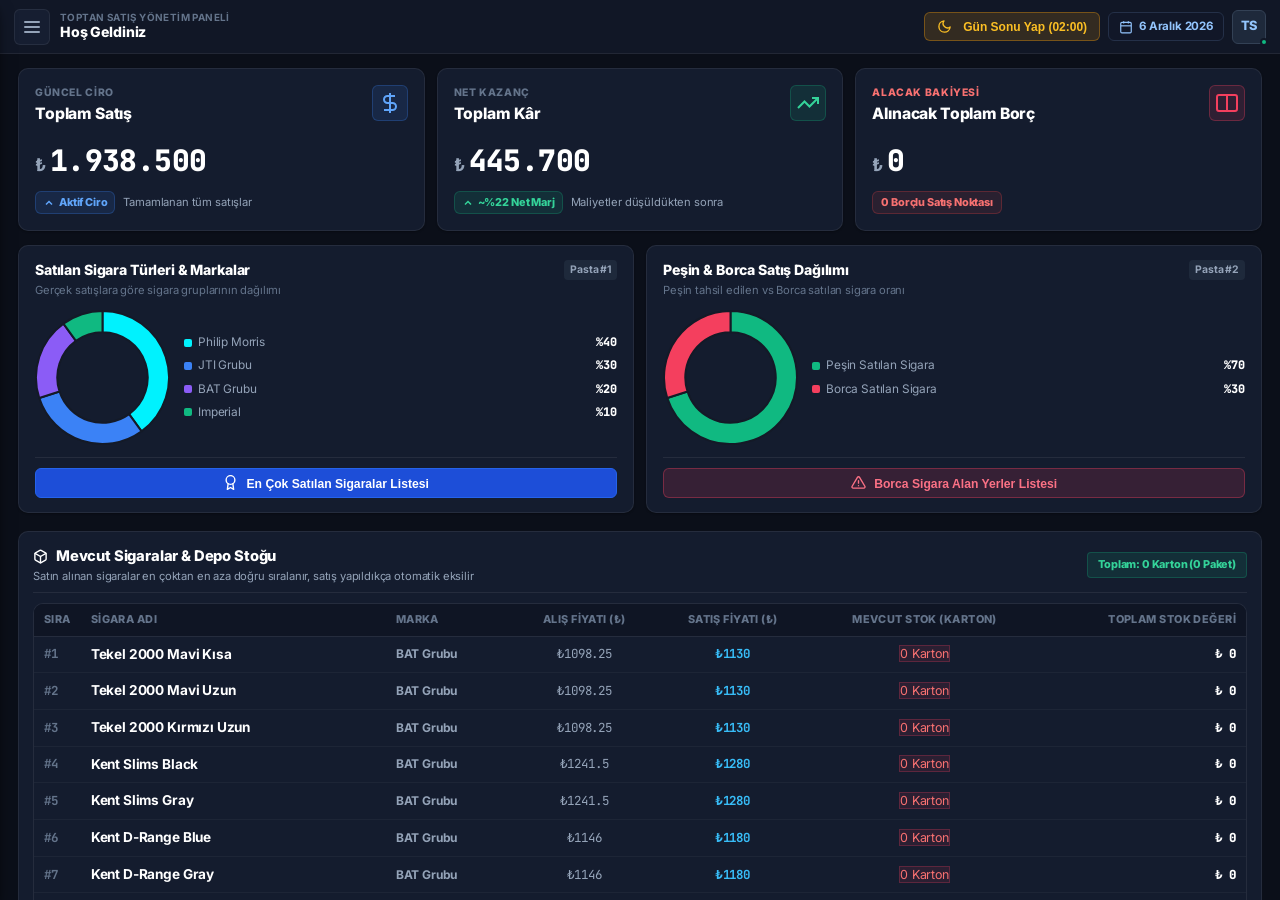
==== commit f1a7d710: "feat: onboarding registration, activation timer on first login, 30-day and unlimited license, 7-day " ====
--- a/android_app/app/src/main/assets/index.html
+++ b/android_app/app/src/main/assets/index.html
@@ -62,7 +62,7 @@
               </button>
               <div class="user-greeting-box">
                 <div class="sub-title">Toptan Satış Yönetim Paneli</div>
-                <h1 class="user-welcome">Hoş geldin Ramazan Türk</h1>
+                <h1 class="user-welcome" id="topbar-user-welcome">Hoş Geldiniz</h1>
               </div>
             </div>
 
@@ -77,7 +77,7 @@
                 <input type="date" id="topbar-date-input" aria-label="Tarih Seç" />
               </div>
               <div class="avatar-pill">
-                <div class="avatar-img">RT</div>
+                <div class="avatar-img" id="topbar-user-avatar">TS</div>
                 <div class="online-indicator"></div>
               </div>
             </div>
@@ -197,36 +197,25 @@
                 <span class="item-badge" style="background:rgba(59,130,246,0.2); color:#60a5fa;">Yedekleme</span>
               </a>
 
-              <a href="#canli-destek" class="drawer-item" id="drawer-btn-support-chat" style="background:rgba(16,185,129,0.08); border:1px solid rgba(16,185,129,0.25); margin-top:6px;">
+              <a href="javascript:void(0)" class="drawer-item" id="drawer-btn-support-chat" onclick="window.openSupportChatModal && window.openSupportChatModal(event);" style="background:rgba(16,185,129,0.08); border:1px solid rgba(16,185,129,0.25); margin-top:6px; cursor:pointer;">
                 <div class="drawer-icon-box" style="background:rgba(16,185,129,0.2); color:#34d399;">
                   <svg width="20" height="20" viewBox="0 0 24 24" fill="none" stroke="currentColor" stroke-width="2"><path d="M21 15a2 2 0 0 1-2 2H7l-4 4V5a2 2 0 0 1 2-2h14a2 2 0 0 1 2 2z"/></svg>
                 </div>
                 <div class="drawer-item-text">
-                  <span class="item-title" style="color:#34d399; font-weight:800;">💬 Canlı Destek & Patron</span>
-                  <span class="item-sub">Fotoğraflı Mesajlaşma Hattı</span>
+                  <span class="item-title" style="color:#34d399; font-weight:800;">💬 Canlı Destek</span>
+                  <span class="item-sub">Mesaj & Dosya Paylaşımı</span>
                 </div>
                 <span class="item-badge" id="drawer-support-badge" style="background:rgba(16,185,129,0.25); color:#34d399; font-weight:800;">Destek</span>
               </a>
-
-              <a href="admin.html" target="_blank" class="drawer-item" id="drawer-btn-open-admin-panel" style="background:linear-gradient(135deg, rgba(99,102,241,0.12) 0%, rgba(168,85,247,0.12) 100%); border:1px solid rgba(99,102,241,0.35); margin-top:6px;">
-                <div class="drawer-icon-box" style="background:linear-gradient(135deg, #4f46e5 0%, #7c3aed 100%); color:#fff;">
-                  <svg width="20" height="20" viewBox="0 0 24 24" fill="none" stroke="currentColor" stroke-width="2"><rect x="2" y="3" width="20" height="14" rx="2" ry="2"/><line x1="8" y1="21" x2="16" y2="21"/><line x1="12" y1="17" x2="12" y2="21"/></svg>
-                </div>
-                <div class="drawer-item-text">
-                  <span class="item-title" style="color:#a5b4fc; font-weight:800;">Patron Admin Paneli ↗</span>
-                  <span class="item-sub">Supabase Canlı Yönetim & Rapor</span>
-                </div>
-                <span class="item-badge" style="background:rgba(99,102,241,0.25); color:#c7d2fe; font-weight:800;">Web</span>
-              </a>
             </nav>
 
             <div class="drawer-footer">
-              <div class="admin-chip">
+              <div class="admin-chip" onclick="window.openLicenseModal && window.openLicenseModal();" style="cursor:pointer;" title="Lisans & Cihaz Kilidi Durumunu Görüntüle">
                 <div class="admin-info">
-                  <div class="name">Ramazan Türk</div>
-                  <div class="role">Ana Yönetici (Super Admin)</div>
-                </div>
-                <div class="status-tag">Aktif</div>
+                  <div class="name" id="drawer-user-name">Toptancı Yönetimi</div>
+                  <div class="role" id="drawer-user-role">Sistem Lisansı Bekleniyor</div>
+                </div>
+                <div class="status-tag" style="display:flex; align-items:center; gap:4px;"><span>🔑</span> <span>Lisans</span></div>
               </div>
             </div>
           </aside>
@@ -1379,9 +1368,9 @@
           <!-- Fatura Üst Başlık -->
           <div class="invoice-paper-header">
             <div class="invoice-company">
-              <h2 class="inv-brand-title">TÜRK TOPTAN GIDA & TÜTÜN DAĞITIM</h2>
-              <div class="inv-sub">Merkez Dağıtım & Sevkiyat Ağı • Yönetici: Ramazan Türk</div>
-              <div class="inv-sub">Tel: 0555 000 00 00 • İstanbul / Türkiye</div>
+              <h2 class="inv-brand-title" id="inv-header-brand">TOPTAN SATIŞ & DAĞITIM</h2>
+              <div class="inv-sub" id="inv-header-company">Merkez Dağıtım & Sevkiyat Ağı</div>
+              <div class="inv-sub" id="inv-header-phone">İletişim & Sevkiyat</div>
             </div>
             <div class="invoice-meta-box">
               <div class="inv-tag">SATIŞ FATURASI / SEVK İRSALİYESİ</div>
@@ -2954,8 +2943,8 @@
         <!-- Rapor Üst Başlık (A4 PDF İçin) -->
         <div style="background:linear-gradient(135deg, #0f172a, #1e293b); border:1px solid rgba(255,255,255,0.08); border-radius:14px; padding:18px 22px; margin-bottom:20px; display:flex; justify-content:space-between; align-items:center; flex-wrap:wrap; gap:12px;">
           <div>
-            <h2 style="font-size:1.15rem; font-weight:900; color:#00f2fe; margin-bottom:4px;">TÜRK TOPTAN GIDA & TÜTÜN DAĞITIM</h2>
-            <div style="font-size:0.78rem; color:#cbd5e1;">Yönetici: Ramazan Türk • Genel Sevkiyat & Kârlılık Raporu</div>
+            <h2 style="font-size:1.15rem; font-weight:900; color:#00f2fe; margin-bottom:4px;" id="report-header-brand">TOPTAN SATIŞ & DAĞITIM</h2>
+            <div style="font-size:0.78rem; color:#cbd5e1;" id="report-header-company">Genel Sevkiyat & Kârlılık Raporu</div>
           </div>
           <div style="text-align:right;">
             <div style="font-size:0.75rem; color:#94a3b8; font-weight:700;">DÜZENLEME TARİHİ</div>
@@ -3570,57 +3559,145 @@
   </div>
 
   <!-- ==========================================================================
-       MODAL: CANLI DESTEK & PATRON HATTI (FOTOĞRAFLI SOHBET)
+       MODAL: CANLI DESTEK & DESTEK TALEPLERİ (TICKET & MESAJLAŞMA SİSTEMİ)
        ========================================================================== -->
-  <div class="modal-overlay hidden" id="modal-support-chat" style="z-index:99999;">
-    <div class="modal-card" style="max-width:540px; height:85vh; max-height:750px; display:flex; flex-direction:column; background:#0b1120; border:1px solid rgba(16,185,129,0.4); box-shadow:0 25px 60px rgba(0,0,0,0.9), 0 0 35px rgba(16,185,129,0.2);">
+  <div id="modal-support-chat" class="hidden" style="position:fixed !important; top:0; left:0; width:100vw; height:100vh; background:rgba(3,7,18,0.92); backdrop-filter:blur(12px); -webkit-backdrop-filter:blur(12px); z-index:99999999; display:none; align-items:center; justify-content:center; padding:14px; box-sizing:border-box;">
+    <div class="modal-card" style="max-width:580px; width:100%; height:88vh; max-height:780px; display:flex; flex-direction:column; background:#0b1120; border:1px solid rgba(16,185,129,0.4); box-shadow:0 25px 60px rgba(0,0,0,0.95), 0 0 35px rgba(16,185,129,0.2); border-radius:20px; overflow:hidden;">
       
-      <!-- Modal Header -->
-      <div class="modal-header" style="padding:14px 18px; border-bottom:1px solid rgba(255,255,255,0.08); display:flex; align-items:center; justify-content:space-between; background:#090e1a;">
-        <div style="display:flex; align-items:center; gap:10px;">
-          <div style="width:36px; height:36px; border-radius:10px; background:rgba(16,185,129,0.15); border:1px solid rgba(16,185,129,0.3); display:flex; align-items:center; justify-content:center; color:#34d399;">
-            <svg width="20" height="20" viewBox="0 0 24 24" fill="none" stroke="currentColor" stroke-width="2.2"><path d="M21 15a2 2 0 0 1-2 2H7l-4 4V5a2 2 0 0 1 2-2h14a2 2 0 0 1 2 2z"/></svg>
-          </div>
-          <div>
-            <h3 style="font-size:1.02rem; font-weight:900; color:#ffffff; margin:0;">Patron & Merkez Canlı Destek</h3>
-            <span style="font-size:0.7rem; color:#34d399; font-weight:700; display:flex; align-items:center; gap:4px;">
-              <span style="width:6px; height:6px; border-radius:50%; background:#10b981; display:inline-block;"></span> Canlı Hat Aktif
-            </span>
-          </div>
-        </div>
-        <button type="button" class="btn-close-modal" id="btn-close-support-chat" style="background:none; border:none; color:#94a3b8; font-size:1.6rem; cursor:pointer; width:34px; height:34px; display:flex; align-items:center; justify-content:center; border-radius:8px;">&times;</button>
-      </div>
-
-      <!-- Chat Messages Body -->
-      <div id="app-support-chat-box" style="flex:1; padding:16px; overflow-y:auto; display:flex; flex-direction:column; gap:12px; background:#060913;">
-        <div style="text-align:center; color:#64748b; font-size:0.8rem; margin:auto;">
-          Yükleniyor...
-        </div>
-      </div>
-
-      <!-- Photo Preview Strip -->
-      <div id="app-support-preview-strip" style="display:none; padding:8px 12px; background:rgba(16,185,129,0.1); border-top:1px solid rgba(16,185,129,0.3); align-items:center; justify-content:space-between;">
-        <div style="display:flex; align-items:center; gap:10px;">
-          <img id="app-support-preview-img" src="" alt="Önizleme" style="width:44px; height:44px; object-fit:cover; border-radius:6px; border:1px solid #34d399;" />
-          <span style="font-size:0.75rem; color:#34d399; font-weight:700;">Fotoğraf eklendi</span>
-        </div>
-        <button type="button" id="btn-remove-app-preview" style="background:none; border:none; color:#fb7185; font-size:1.2rem; cursor:pointer; font-weight:bold;">&times;</button>
-      </div>
-
-      <!-- Message Input Bar -->
-      <div style="padding:12px 14px; background:#090e1a; border-top:1px solid rgba(255,255,255,0.08); display:flex; align-items:center; gap:8px;">
-        <input type="file" id="app-support-file-input" accept="image/*" style="display:none;" />
-        
-        <button type="button" id="btn-app-attach-photo" style="background:rgba(255,255,255,0.06); border:1px solid rgba(255,255,255,0.12); color:#34d399; width:42px; height:42px; border-radius:10px; display:flex; align-items:center; justify-content:center; cursor:pointer; flex-shrink:0;" title="Kamera / Galeri Fotoğrafı Ekle">
-          <svg width="20" height="20" viewBox="0 0 24 24" fill="none" stroke="currentColor" stroke-width="2"><path d="M23 19a2 2 0 0 1-2 2H3a2 2 0 0 1-2-2V8a2 2 0 0 1 2-2h4l2-3h6l2 3h4a2 2 0 0 1 2 2z"/><circle cx="12" cy="13" r="4"/></svg>
-        </button>
-
-        <input type="text" id="app-support-input-text" placeholder="Patron'a mesaj yazın..." style="flex:1; background:#060913; border:1px solid rgba(255,255,255,0.1); color:#ffffff; padding:10px 14px; border-radius:10px; font-size:0.85rem; outline:none;" />
-
-        <button type="button" id="btn-app-send-message" style="background:linear-gradient(135deg, #10b981 0%, #059669 100%); border:1px solid #34d399; color:#ffffff; padding:10px 16px; border-radius:10px; font-size:0.85rem; font-weight:800; cursor:pointer; display:inline-flex; align-items:center; gap:6px; flex-shrink:0;">
-          <svg width="15" height="15" viewBox="0 0 24 24" fill="none" stroke="currentColor" stroke-width="2.5"><line x1="22" y1="2" x2="11" y2="13"/><polygon points="22 2 15 22 11 13 2 9 22 2"/></svg>
-          Gönder
-        </button>
+      <!-- GÖRÜNÜM 1: DESTEK TALEPLERİ LİSTESİ -->
+      <div id="app-support-view-tickets" style="display:flex; flex-direction:column; height:100%;">
+        <!-- Header -->
+        <div class="modal-header" style="padding:16px 20px; border-bottom:1px solid rgba(255,255,255,0.08); display:flex; align-items:center; justify-content:space-between; background:#090e1a;">
+          <div style="display:flex; align-items:center; gap:12px;">
+            <div style="width:40px; height:40px; border-radius:12px; background:rgba(16,185,129,0.15); border:1px solid rgba(16,185,129,0.3); display:flex; align-items:center; justify-content:center; color:#34d399;">
+              <svg width="22" height="22" viewBox="0 0 24 24" fill="none" stroke="currentColor" stroke-width="2.2"><path d="M21 15a2 2 0 0 1-2 2H7l-4 4V5a2 2 0 0 1 2-2h14a2 2 0 0 1 2 2z"/></svg>
+            </div>
+            <div>
+              <h3 style="font-size:1.05rem; font-weight:900; color:#ffffff; margin:0;">Destek Taleplerim</h3>
+              <span style="font-size:0.72rem; color:#94a3b8;">Yönetim ile resmi görüşmeler ve talepler</span>
+            </div>
+          </div>
+          <button type="button" class="btn-close-modal" id="btn-close-support-modal" style="background:none; border:none; color:#94a3b8; font-size:1.6rem; cursor:pointer; width:34px; height:34px; display:flex; align-items:center; justify-content:center; border-radius:8px;">&times;</button>
+        </div>
+
+        <!-- Üst Eylem Çubuğu: Yeni Destek Talebi Oluştur Butonu -->
+        <div style="padding:14px 18px; background:rgba(255,255,255,0.02); border-bottom:1px solid rgba(255,255,255,0.06); display:flex; align-items:center; justify-content:space-between;">
+          <span style="font-size:0.8rem; color:#cbd5e1; font-weight:700;">Konuşma Geçmişi</span>
+          <button type="button" id="btn-open-create-ticket-view" style="background:linear-gradient(135deg, #10b981 0%, #059669 100%); border:1px solid #34d399; color:#fff; padding:8px 16px; border-radius:10px; font-size:0.82rem; font-weight:900; cursor:pointer; display:inline-flex; align-items:center; gap:6px; box-shadow:0 4px 15px rgba(16,185,129,0.3);">
+            <svg width="15" height="15" viewBox="0 0 24 24" fill="none" stroke="currentColor" stroke-width="3"><line x1="12" y1="5" x2="12" y2="19"/><line x1="5" y1="12" x2="19" y2="12"/></svg>
+            Yeni Destek Oluştur
+          </button>
+        </div>
+
+        <!-- Talepler Listesi Kutusu -->
+        <div id="app-support-tickets-list" style="flex:1; padding:16px; overflow-y:auto; display:flex; flex-direction:column; gap:12px; background:#060913;">
+          <!-- JS Doldurur -->
+        </div>
+      </div>
+
+      <!-- GÖRÜNÜM 2: YENİ DESTEK TALEBİ OLUŞTURMA FORMU -->
+      <div id="app-support-view-create" style="display:none; flex-direction:column; height:100%;">
+        <!-- Header -->
+        <div class="modal-header" style="padding:16px 20px; border-bottom:1px solid rgba(255,255,255,0.08); display:flex; align-items:center; justify-content:space-between; background:#090e1a;">
+          <div style="display:flex; align-items:center; gap:10px;">
+            <button type="button" id="btn-back-to-tickets-from-create" style="background:rgba(255,255,255,0.08); border:1px solid rgba(255,255,255,0.15); color:#fff; width:34px; height:34px; border-radius:8px; display:flex; align-items:center; justify-content:center; cursor:pointer;" title="Taleplere Dön">
+              <svg width="16" height="16" viewBox="0 0 24 24" fill="none" stroke="currentColor" stroke-width="2.5"><line x1="19" y1="12" x2="5" y2="12"/><polyline points="12 19 5 12 12 5"/></svg>
+            </button>
+            <div>
+              <h3 style="font-size:1.05rem; font-weight:900; color:#ffffff; margin:0;">Yeni Destek Talebi</h3>
+              <span style="font-size:0.72rem; color:#34d399;">Patron / Yönetim Bildirimi</span>
+            </div>
+          </div>
+          <button type="button" class="btn-close-modal" id="btn-close-support-modal-create" style="background:none; border:none; color:#94a3b8; font-size:1.6rem; cursor:pointer;">&times;</button>
+        </div>
+
+        <!-- Form Gövdesi -->
+        <div style="flex:1; padding:20px; overflow-y:auto; background:#060913; display:flex; flex-direction:column; gap:16px;">
+          <div>
+            <label style="display:block; font-size:0.78rem; font-weight:800; color:#a5b4fc; margin-bottom:6px;">TALEP KONUSU / BAŞLIK</label>
+            <input type="text" id="app-new-ticket-subject" placeholder="Örn: Eksik Koli Bildirimi / Fatura Talebi / Fiyat Sorusu" style="width:100%; box-sizing:border-box; background:#0b1120; border:1px solid rgba(99,102,241,0.4); color:#ffffff; padding:12px 14px; border-radius:10px; font-size:0.9rem; outline:none;" />
+          </div>
+
+          <div style="flex:1; display:flex; flex-direction:column;">
+            <label style="display:block; font-size:0.78rem; font-weight:800; color:#a5b4fc; margin-bottom:6px;">TALEBİNİZ VE MESAJINIZ</label>
+            <textarea id="app-new-ticket-message" placeholder="Talebinizi, sorununuzu veya iletmek istediğiniz detayları buraya yazınız..." style="width:100%; flex:1; min-height:120px; box-sizing:border-box; background:#0b1120; border:1px solid rgba(255,255,255,0.12); color:#ffffff; padding:12px 14px; border-radius:10px; font-size:0.88rem; outline:none; resize:none; line-height:1.4;"></textarea>
+          </div>
+
+          <!-- Dosya Ekleme & Önizleme Alanı -->
+          <div style="background:rgba(255,255,255,0.03); border:1px dashed rgba(255,255,255,0.15); border-radius:12px; padding:14px; text-align:center;">
+            <input type="file" id="app-new-ticket-file-input" accept="image/*,.pdf,.doc,.docx,.xls,.xlsx,.txt,.csv" style="display:none;" />
+            
+            <div id="app-new-ticket-preview-box" style="display:none; align-items:center; justify-content:space-between; background:rgba(16,185,129,0.12); border:1px solid #10b981; border-radius:8px; padding:8px 12px; margin-bottom:10px;">
+              <div style="display:flex; align-items:center; gap:8px;">
+                <span style="font-size:1.4rem;">📎</span>
+                <span id="app-new-ticket-preview-name" style="font-size:0.8rem; color:#fff; font-weight:700; max-width:240px; white-space:nowrap; overflow:hidden; text-overflow:ellipsis;">dosya.pdf</span>
+              </div>
+              <button type="button" id="btn-remove-new-ticket-file" style="background:none; border:none; color:#fb7185; font-size:1.2rem; cursor:pointer;">&times;</button>
+            </div>
+
+            <button type="button" id="btn-trigger-ticket-file" style="background:rgba(99,102,241,0.15); border:1px solid rgba(99,102,241,0.35); color:#a5b4fc; padding:8px 16px; border-radius:8px; font-size:0.82rem; font-weight:800; cursor:pointer; display:inline-flex; align-items:center; gap:6px;">
+              <svg width="16" height="16" viewBox="0 0 24 24" fill="none" stroke="currentColor" stroke-width="2"><path d="M21.44 11.05l-9.19 9.19a6 6 0 0 1-8.49-8.49l9.19-9.19a4 4 0 0 1 5.66 5.66l-9.2 9.19a2 2 0 0 1-2.83-2.83l8.49-8.48"/></svg>
+              Fotoğraf, PDF, TXT veya Belge Ekle (Opsiyonel)
+            </button>
+          </div>
+
+          <button type="button" id="btn-submit-create-ticket" style="background:linear-gradient(135deg, #10b981 0%, #059669 100%); border:1px solid #34d399; color:#ffffff; padding:13px 20px; border-radius:12px; font-size:0.95rem; font-weight:900; cursor:pointer; box-shadow:0 8px 25px rgba(16,185,129,0.35); display:flex; align-items:center; justify-content:center; gap:8px;">
+            <span>🚀 Talebi Başlat ve Gönder</span>
+          </button>
+        </div>
+      </div>
+
+      <!-- GÖRÜNÜM 3: TALEP İÇİ MESAJLAŞMA & SOHBET PENCERESİ -->
+      <div id="app-support-view-chat" style="display:none; flex-direction:column; height:100%;">
+        <!-- Header -->
+        <div class="modal-header" style="padding:14px 18px; border-bottom:1px solid rgba(255,255,255,0.08); display:flex; align-items:center; justify-content:space-between; background:#090e1a;">
+          <div style="display:flex; align-items:center; gap:10px; overflow:hidden;">
+            <button type="button" id="btn-back-to-tickets-from-chat" style="background:rgba(255,255,255,0.08); border:1px solid rgba(255,255,255,0.15); color:#fff; width:34px; height:34px; border-radius:8px; display:flex; align-items:center; justify-content:center; cursor:pointer; flex-shrink:0;" title="Taleplere Dön">
+              <svg width="16" height="16" viewBox="0 0 24 24" fill="none" stroke="currentColor" stroke-width="2.5"><line x1="19" y1="12" x2="5" y2="12"/><polyline points="12 19 5 12 12 5"/></svg>
+            </button>
+            <div style="overflow:hidden;">
+              <h3 id="app-chat-active-subject" style="font-size:0.96rem; font-weight:900; color:#ffffff; margin:0; white-space:nowrap; overflow:hidden; text-overflow:ellipsis;">Destek Talebi</h3>
+              <span id="app-chat-active-code" style="font-size:0.68rem; color:#34d399; font-weight:800; font-family:monospace;">#DST-1001</span>
+            </div>
+          </div>
+          <button type="button" class="btn-close-modal" id="btn-close-support-modal-chat" style="background:none; border:none; color:#94a3b8; font-size:1.6rem; cursor:pointer;">&times;</button>
+        </div>
+
+        <!-- Chat Messages Body -->
+        <div id="app-support-chat-box" style="flex:1; padding:16px; overflow-y:auto; display:flex; flex-direction:column; gap:12px; background:#060913;">
+          <div style="text-align:center; color:#64748b; font-size:0.8rem; margin:auto;">
+            Mesajlar yükleniyor...
+          </div>
+        </div>
+
+        <!-- Attachment Preview Strip -->
+        <div id="app-support-preview-strip" style="display:none; padding:8px 12px; background:rgba(16,185,129,0.1); border-top:1px solid rgba(16,185,129,0.3); align-items:center; justify-content:space-between;">
+          <div style="display:flex; align-items:center; gap:10px;">
+            <img id="app-support-preview-img" src="" alt="Önizleme" style="width:44px; height:44px; object-fit:cover; border-radius:6px; border:1px solid #34d399; display:none;" />
+            <div id="app-support-preview-doc" style="display:none; align-items:center; gap:8px; background:rgba(255,255,255,0.08); padding:6px 12px; border-radius:8px; border:1px solid #34d399;">
+              <span style="font-size:1.3rem;">📄</span>
+              <span id="app-support-preview-doc-name" style="font-size:0.75rem; color:#fff; font-weight:700; max-width:200px; white-space:nowrap; overflow:hidden; text-overflow:ellipsis;">belge.pdf</span>
+            </div>
+            <span style="font-size:0.75rem; color:#34d399; font-weight:700;">Dosya eklendi</span>
+          </div>
+          <button type="button" id="btn-remove-app-preview" style="background:none; border:none; color:#fb7185; font-size:1.2rem; cursor:pointer; font-weight:bold;">&times;</button>
+        </div>
+
+        <!-- Message Input Bar -->
+        <div style="padding:12px 14px; background:#090e1a; border-top:1px solid rgba(255,255,255,0.08); display:flex; align-items:center; gap:8px;">
+          <input type="file" id="app-support-file-input" accept="image/*,.pdf,.doc,.docx,.xls,.xlsx,.txt,.csv" style="display:none;" />
+          
+          <button type="button" id="btn-app-attach-photo" style="background:rgba(255,255,255,0.06); border:1px solid rgba(255,255,255,0.12); color:#34d399; width:42px; height:42px; border-radius:10px; display:flex; align-items:center; justify-content:center; cursor:pointer; flex-shrink:0;" title="Fotoğraf, PDF, TXT veya Belge Ekle">
+            <svg width="20" height="20" viewBox="0 0 24 24" fill="none" stroke="currentColor" stroke-width="2"><path d="M21.44 11.05l-9.19 9.19a6 6 0 0 1-8.49-8.49l9.19-9.19a4 4 0 0 1 5.66 5.66l-9.2 9.19a2 2 0 0 1-2.83-2.83l8.49-8.48"/></svg>
+          </button>
+
+          <input type="text" id="app-support-input-text" placeholder="Yanıtınızı yazın..." style="flex:1; background:#060913; border:1px solid rgba(255,255,255,0.1); color:#ffffff; padding:10px 14px; border-radius:10px; font-size:0.85rem; outline:none;" />
+
+          <button type="button" id="btn-app-send-message" style="background:linear-gradient(135deg, #10b981 0%, #059669 100%); border:1px solid #34d399; color:#ffffff; padding:10px 16px; border-radius:10px; font-size:0.85rem; font-weight:800; cursor:pointer; display:inline-flex; align-items:center; gap:6px; flex-shrink:0;">
+            <svg width="15" height="15" viewBox="0 0 24 24" fill="none" stroke="currentColor" stroke-width="2.5"><line x1="22" y1="2" x2="11" y2="13"/><polygon points="22 2 15 22 11 13 2 9 22 2"/></svg>
+            Gönder
+          </button>
+        </div>
       </div>
 
     </div>
@@ -3639,45 +3716,118 @@
   </div>
 
   <!-- ==========================================================================
-       LİSANS & DONANIM CİHAZ KİLİDİ MODALI (KAÇAK KULLANIMI ENGELLEME)
+       LİSANS & DONANIM CİHAZ KİLİDİ MODALI (KAYIT & GEÇİLEMEZ LİSANS KAPISI)
        ========================================================================== -->
-  <div id="modal-license-gate" class="hidden" style="position:fixed; top:0; left:0; width:100vw; height:100vh; background:rgba(3,7,18,0.94); backdrop-filter:blur(16px); -webkit-backdrop-filter:blur(16px); z-index:99999999; display:flex; align-items:center; justify-content:center; padding:16px;">
-    <div style="background:#090e1a; border:1px solid rgba(99,102,241,0.35); box-shadow:0 30px 80px rgba(0,0,0,0.95), 0 0 50px rgba(99,102,241,0.25); border-radius:20px; max-width:480px; width:100%; padding:28px 24px; text-align:center;">
+  <div id="modal-license-gate" style="position:fixed !important; top:0; left:0; width:100vw; height:100vh; background:#030712; z-index:999999999; display:flex; align-items:center; justify-content:center; padding:16px; box-sizing:border-box;">
+    <div style="background:#090e1a; border:1px solid rgba(99,102,241,0.35); box-shadow:0 30px 80px rgba(0,0,0,0.95), 0 0 50px rgba(99,102,241,0.25); border-radius:20px; max-width:480px; width:100%; padding:28px 24px; text-align:center; position:relative; max-height:92vh; overflow-y:auto;">
       
-      <div style="width:68px; height:68px; border-radius:20px; background:linear-gradient(135deg, rgba(99,102,241,0.2) 0%, rgba(168,85,247,0.2) 100%); border:1px solid #818cf8; display:flex; align-items:center; justify-content:center; margin:0 auto 18px; color:#a5b4fc;">
-        <svg width="34" height="34" viewBox="0 0 24 24" fill="none" stroke="currentColor" stroke-width="2.2"><rect x="3" y="11" width="18" height="11" rx="2" ry="2"/><path d="M7 11V7a5 5 0 0 1 10 0v4"/></svg>
-      </div>
-
-      <h2 id="lic-gate-title" style="font-size:1.3rem; font-weight:900; color:#ffffff; margin:0 0 8px;">Sistem Aktivasyonu & Lisans</h2>
-      <p id="lic-gate-desc" style="font-size:0.82rem; color:#94a3b8; line-height:1.45; margin:0 0 20px;">
-        Bu yazılım izinsiz kopyalama ve kaçak kullanıma karşı donanım kilidiyle korunmaktadır. Lütfen yöneticinizden aldığınız lisans anahtarını giriniz.
-      </p>
-
-      <!-- Hata / Uyarı Mesajı -->
+      <!-- Lisanssızken kapatma butonu YOKTUR - Kesinlikle geçilemez -->
+      <button type="button" id="btn-close-license-gate" onclick="window.closeLicenseModal && window.closeLicenseModal();" style="display:none; position:absolute; top:16px; right:16px; background:none; border:none; color:#64748b; font-size:1.6rem; cursor:pointer; line-height:1;">&times;</button>
+
+      <div style="width:64px; height:64px; border-radius:20px; background:linear-gradient(135deg, rgba(99,102,241,0.2) 0%, rgba(168,85,247,0.2) 100%); border:1px solid #818cf8; display:flex; align-items:center; justify-content:center; margin:0 auto 16px; color:#a5b4fc;">
+        <svg width="32" height="32" viewBox="0 0 24 24" fill="none" stroke="currentColor" stroke-width="2.2"><rect x="3" y="11" width="18" height="11" rx="2" ry="2"/><path d="M7 11V7a5 5 0 0 1 10 0v4"/></svg>
+      </div>
+
+      <!-- Hata / Uyarı Mesajı Kutusu -->
       <div id="lic-gate-alert" style="display:none; background:rgba(244,63,94,0.12); border:1px solid #f43f5e; color:#fca5a5; font-size:0.8rem; font-weight:700; padding:10px 14px; border-radius:10px; margin-bottom:16px; text-align:left;">
         <span id="lic-gate-alert-text">Lisans hatası</span>
       </div>
 
-      <div id="lic-gate-input-box" style="margin-bottom:16px;">
-        <label style="display:block; text-align:left; font-size:0.75rem; font-weight:800; color:#a5b4fc; margin-bottom:6px;">LİSANS ANAHTARINIZ</label>
-        <input type="text" id="input-license-key" placeholder="Örn: LIC-8421-9502" style="width:100%; box-sizing:border-box; background:#040711; border:1.5px solid #6366f1; color:#38bdf8; padding:12px 14px; border-radius:12px; font-family:monospace; font-size:1.1rem; font-weight:800; text-align:center; letter-spacing:1.5px; outline:none; text-transform:uppercase;" />
-      </div>
-
-      <button type="button" id="btn-activate-license" style="width:100%; background:linear-gradient(135deg, #6366f1 0%, #4f46e5 100%); border:1px solid #818cf8; color:#ffffff; padding:13px 20px; border-radius:12px; font-size:0.92rem; font-weight:900; cursor:pointer; box-shadow:0 8px 25px rgba(79,70,229,0.4); display:flex; align-items:center; justify-content:center; gap:8px; margin-bottom:18px;">
-        <span>Cihazı Mühürle & Giriş Yap</span>
-        <svg width="16" height="16" viewBox="0 0 24 24" fill="none" stroke="currentColor" stroke-width="2.5"><polyline points="9 18 15 12 9 6"/></svg>
-      </button>
-
-      <div style="background:rgba(255,255,255,0.03); border:1px solid rgba(255,255,255,0.06); border-radius:10px; padding:10px 14px; text-align:left; font-size:0.72rem; color:#64748b;">
+      <!-- ==========================================
+           ADIM 1: YENİ TOPTANCI KAYIT FORMU
+           ========================================== -->
+      <div id="lic-step-register" style="display:block;">
+        <h2 style="font-size:1.25rem; font-weight:900; color:#ffffff; margin:0 0 6px;">Toptancı Kaydı & Aktivasyon</h2>
+        <p style="font-size:0.82rem; color:#94a3b8; line-height:1.45; margin:0 0 18px;">
+          Sistemi kullanmaya başlamak için lütfen işletme ve iletişim bilgilerinizi giriniz. Bilgileriniz yöneticiye (Patron) iletilecektir.
+        </p>
+
+        <div style="display:flex; flex-direction:column; gap:12px; margin-bottom:18px; text-align:left;">
+          <div>
+            <label style="display:block; font-size:0.75rem; font-weight:800; color:#cbd5e1; margin-bottom:4px;">YETKİLİ ADI SOYADI *</label>
+            <input type="text" id="reg-contact-person" placeholder="Örn: Ahmet Yılmaz" style="width:100%; box-sizing:border-box; background:#040711; border:1px solid rgba(255,255,255,0.15); color:#fff; padding:11px 14px; border-radius:10px; font-size:0.9rem; outline:none;" />
+          </div>
+
+          <div>
+            <label style="display:block; font-size:0.75rem; font-weight:800; color:#cbd5e1; margin-bottom:4px;">ŞİRKET / TOPTANCI İSMİ *</label>
+            <input type="text" id="reg-company-name" placeholder="Örn: Yılmaz Toptan Gıda" style="width:100%; box-sizing:border-box; background:#040711; border:1px solid rgba(255,255,255,0.15); color:#fff; padding:11px 14px; border-radius:10px; font-size:0.9rem; outline:none;" />
+          </div>
+
+          <div>
+            <label style="display:block; font-size:0.75rem; font-weight:800; color:#cbd5e1; margin-bottom:4px;">TELEFON NUMARASI *</label>
+            <input type="tel" id="reg-phone" placeholder="Örn: 0532 123 45 67" style="width:100%; box-sizing:border-box; background:#040711; border:1px solid rgba(255,255,255,0.15); color:#fff; padding:11px 14px; border-radius:10px; font-size:0.9rem; outline:none;" />
+          </div>
+        </div>
+
+        <button type="button" id="btn-submit-registration" style="width:100%; background:linear-gradient(135deg, #10b981 0%, #059669 100%); border:1px solid #34d399; color:#ffffff; padding:13px 20px; border-radius:12px; font-size:0.92rem; font-weight:900; cursor:pointer; box-shadow:0 8px 25px rgba(16,185,129,0.3); display:flex; align-items:center; justify-content:center; gap:8px; margin-bottom:12px;">
+          <span>🚀 Hesap Oluştur & Yöneticiye Gönder</span>
+        </button>
+
+        <button type="button" id="btn-switch-to-key" style="background:none; border:none; color:#818cf8; font-size:0.8rem; cursor:pointer; font-weight:700; text-decoration:underline;">
+          Zaten bir lisans anahtarım var →
+        </button>
+      </div>
+
+      <!-- ==========================================
+           ADIM 2: ERİŞİM / LİSANS ANAHTARI GİRİŞİ
+           ========================================== -->
+      <div id="lic-step-key" style="display:none;">
+        <h2 id="lic-gate-title" style="font-size:1.25rem; font-weight:900; color:#ffffff; margin:0 0 6px;">Erişim Anahtarı Girişi</h2>
+        <p id="lic-gate-desc" style="font-size:0.82rem; color:#94a3b8; line-height:1.45; margin:0 0 18px;">
+          Kaydınız alındı. Lütfen yöneticinizden (Patron) aldığınız <strong>30 Günlük</strong> veya <strong>Sınırsız</strong> lisans anahtarını giriniz:
+        </p>
+
+        <div id="lic-gate-input-box" style="margin-bottom:16px;">
+          <label style="display:block; text-align:left; font-size:0.75rem; font-weight:800; color:#a5b4fc; margin-bottom:6px;">LİSANS / ERİŞİM ANAHTARINIZ</label>
+          <input type="text" id="input-license-key" placeholder="Örn: LIC-30D-9502" style="width:100%; box-sizing:border-box; background:#040711; border:1.5px solid #6366f1; color:#38bdf8; padding:12px 14px; border-radius:12px; font-family:monospace; font-size:1.1rem; font-weight:800; text-align:center; letter-spacing:1.5px; outline:none; text-transform:uppercase;" />
+        </div>
+
+        <button type="button" id="btn-activate-license" style="width:100%; background:linear-gradient(135deg, #6366f1 0%, #4f46e5 100%); border:1px solid #818cf8; color:#ffffff; padding:13px 20px; border-radius:12px; font-size:0.92rem; font-weight:900; cursor:pointer; box-shadow:0 8px 25px rgba(79,70,229,0.4); display:flex; align-items:center; justify-content:center; gap:8px; margin-bottom:14px;">
+          <span>Cihazı Mühürle & Giriş Yap</span>
+          <svg width="16" height="16" viewBox="0 0 24 24" fill="none" stroke="currentColor" stroke-width="2.5"><polyline points="9 18 15 12 9 6"/></svg>
+        </button>
+
+        <button type="button" id="btn-switch-to-reg" style="background:none; border:none; color:#94a3b8; font-size:0.78rem; cursor:pointer; font-weight:700;">
+          ← Bilgilerimi Düzenle
+        </button>
+      </div>
+
+      <div style="margin-top:16px; background:rgba(255,255,255,0.03); border:1px solid rgba(255,255,255,0.06); border-radius:10px; padding:10px 14px; text-align:left; font-size:0.72rem; color:#64748b;">
         <div style="display:flex; justify-content:space-between; margin-bottom:4px;">
           <span>Cihaz Donanım Kimliği:</span>
           <strong id="display-device-fingerprint" style="color:#94a3b8; font-family:monospace;">--</strong>
         </div>
         <div style="color:#475569; font-size:0.68rem; line-height:1.3;">
-          * Lisansınız tek bir cihaza mühürlenir. Başka telefona kopyalanamaz. Cihaz değişikliğinde sistem yöneticinizden kilidi sıfırlamasını isteyiniz.
-        </div>
-      </div>
-
+          * Lisans anahtarı ilk girildiği andan itibaren süre işlemeye başlar. Lisans tek bir cihaza mühürlenir.
+        </div>
+      </div>
+
+    </div>
+  </div>
+
+  <!-- ==========================================================================
+       7 GÜNLÜK HOŞGÖRÜ EK SÜRE UYARI MODALI (SİSTEM HENÜZ KİLİTLENMEDİ)
+       ========================================================================== -->
+  <div id="modal-grace-warning" style="display:none; position:fixed !important; inset:0; background:rgba(0,0,0,0.85); z-index:99999999; align-items:center; justify-content:center; padding:16px;">
+    <div style="background:#090e1a; border:2px solid #f59e0b; box-shadow:0 25px 70px rgba(245,158,11,0.25); border-radius:18px; max-width:440px; width:100%; padding:24px; text-align:center;">
+      <div style="width:60px; height:60px; border-radius:16px; background:rgba(245,158,11,0.15); border:1px solid #fbbf24; display:flex; align-items:center; justify-content:center; margin:0 auto 14px; font-size:1.8rem;">
+        ⚠️
+      </div>
+      <h3 style="font-size:1.2rem; font-weight:900; color:#fbbf24; margin:0 0 8px;">30 Günlük Lisans Süreniz Doldu!</h3>
+      <p style="font-size:0.85rem; color:#e2e8f0; line-height:1.45; margin:0 0 14px;">
+        Sisteminiz <strong>7 günlük hoşgörü süresi</strong> modundadır. Ödeme yapılmadığı takdirde sistem <strong id="grace-days-left-text" style="color:#f43f5e;">7 gün</strong> içinde tamamen kilitlenecektir.
+      </p>
+      <div style="background:rgba(245,158,11,0.08); border:1px solid rgba(245,158,11,0.25); border-radius:10px; padding:10px 12px; font-size:0.75rem; color:#fcd34d; text-align:left; margin-bottom:18px;">
+        📌 <strong>Önemli Bilgilendirme:</strong> Geciktiğiniz günler, yeni alacağınız 30 günlük lisans sürenizden otomatik olarak kesilecektir (Örn: 3 gün gecikme = yeni lisans 27 gün).
+      </div>
+      <div style="display:flex; gap:10px;">
+        <button type="button" id="btn-grace-enter-key" onclick="document.getElementById('modal-grace-warning').style.display='none'; window.openLicenseModal();" style="flex:1; background:linear-gradient(135deg, #f59e0b 0%, #d97706 100%); border:none; color:#fff; font-weight:800; padding:11px; border-radius:10px; cursor:pointer;">
+          🔑 Yeni Anahtar Gir
+        </button>
+        <button type="button" id="btn-grace-continue" onclick="document.getElementById('modal-grace-warning').style.display='none';" style="flex:1; background:rgba(255,255,255,0.08); border:1px solid rgba(255,255,255,0.15); color:#cbd5e1; font-weight:800; padding:11px; border-radius:10px; cursor:pointer;">
+          Devam Et
+        </button>
+      </div>
     </div>
   </div>
 
--- a/android_app/app/src/main/assets/style.css
+++ b/android_app/app/src/main/assets/style.css
@@ -1,6 +1,6 @@
 /* ==========================================================================
    TOPTANCI SATIŞ SİSTEMİ - SADE & MAT KURUMSAL KOYU TEMA (ERP / SAHA POS)
-   Geliştirici: Antigravity AI | Kullanıcı: Ramazan Türk (Kurumsal Sürüm)
+   Geliştirici: Antigravity AI | Çoklu Toptancı Lisanslı Sürüm
    ========================================================================== */
 
 :root {
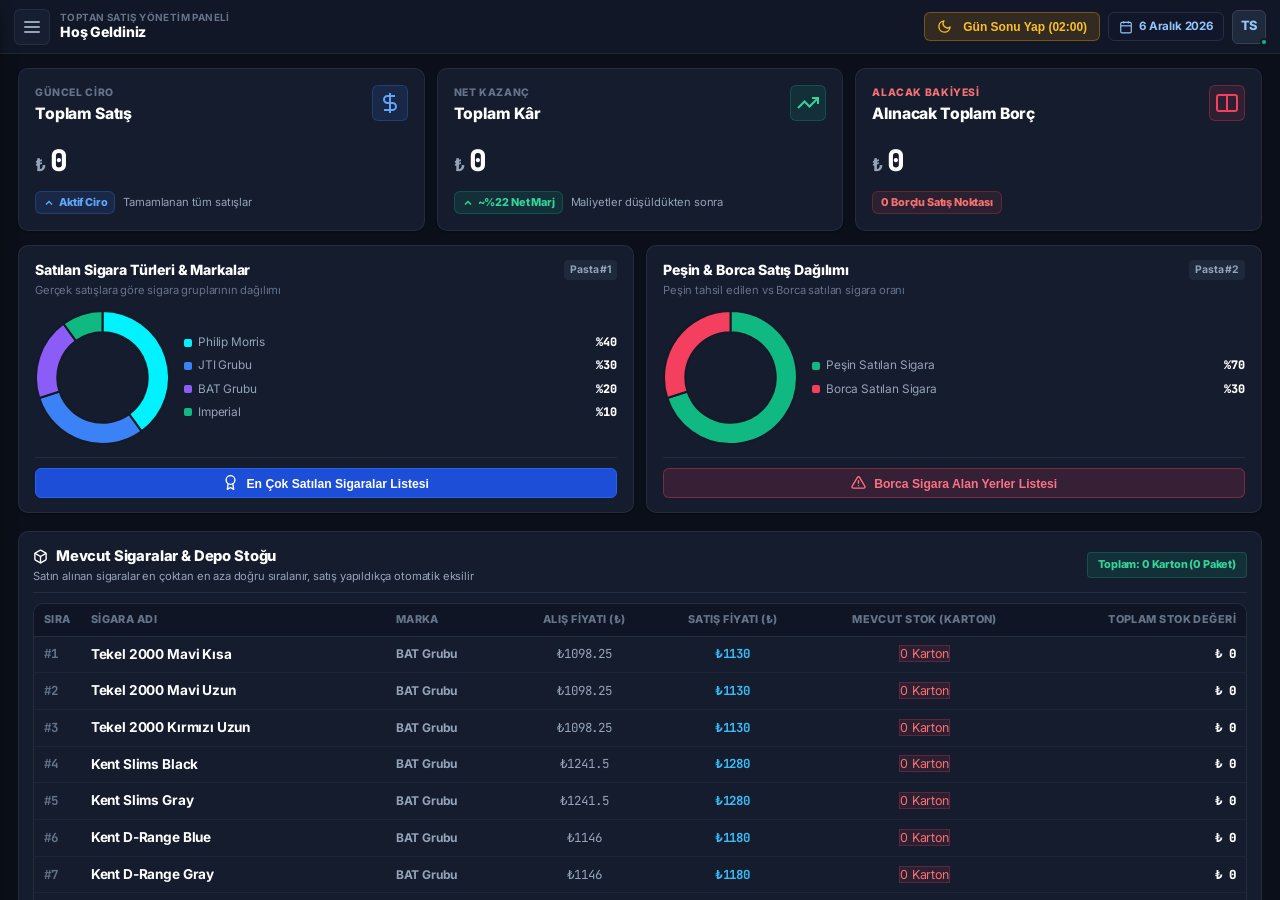
==== commit 3a26132b: "fix: zero out demo daily sales timeline and hardcoded drawer metrics" ====
--- a/android_app/app/src/main/assets/index.html
+++ b/android_app/app/src/main/assets/index.html
@@ -121,9 +121,9 @@
                 </div>
                 <div class="drawer-item-text">
                   <span class="item-title">Satış Noktaları</span>
-                  <span class="item-sub" id="drawer-dealer-count-sub">48 Aktif Bayi & Market</span>
-                </div>
-                <span class="counter-badge" id="drawer-dealer-counter">48</span>
+                  <span class="item-sub" id="drawer-dealer-count-sub">0 Aktif Bayi & Market</span>
+                </div>
+                <span class="counter-badge" id="drawer-dealer-counter">0</span>
               </a>
 
               <a href="#bayi-alim" class="drawer-item" data-page="dealers">
@@ -134,7 +134,7 @@
                   <span class="item-title">Bayi Alım</span>
                   <span class="item-sub">Gelen Siparişler & Sevkiyat</span>
                 </div>
-                <span class="counter-badge pulse">12 Yeni</span>
+                <span class="counter-badge pulse" id="drawer-orders-counter">0 Yeni</span>
               </a>
 
               <a href="#satis-grafikleri" class="drawer-item" data-page="charts">
@@ -170,7 +170,7 @@
                   <span class="item-title">Alınacak Toplam Borç</span>
                   <span class="item-sub text-emerald">Müşteri / Bayi Bakiyeleri</span>
                 </div>
-                <span class="money-badge emerald" id="drawer-receivables-badge">₺ 428.500</span>
+                <span class="money-badge emerald" id="drawer-receivables-badge">₺ 0</span>
               </a>
 
               <a href="#verilecek-borc" class="drawer-item" data-page="payables">
@@ -181,7 +181,7 @@
                   <span class="item-title">Verilecek Toplam Borç</span>
                   <span class="item-sub text-rose">Fabrika & Tedarikçi Borcu</span>
                 </div>
-                <span class="money-badge rose">₺ 194.200</span>
+                <span class="money-badge rose" id="drawer-payables-badge">₺ 0</span>
               </a>
 
               <div class="nav-section-title">VERİ GÜVENLİĞİ & YEDEK</div>
